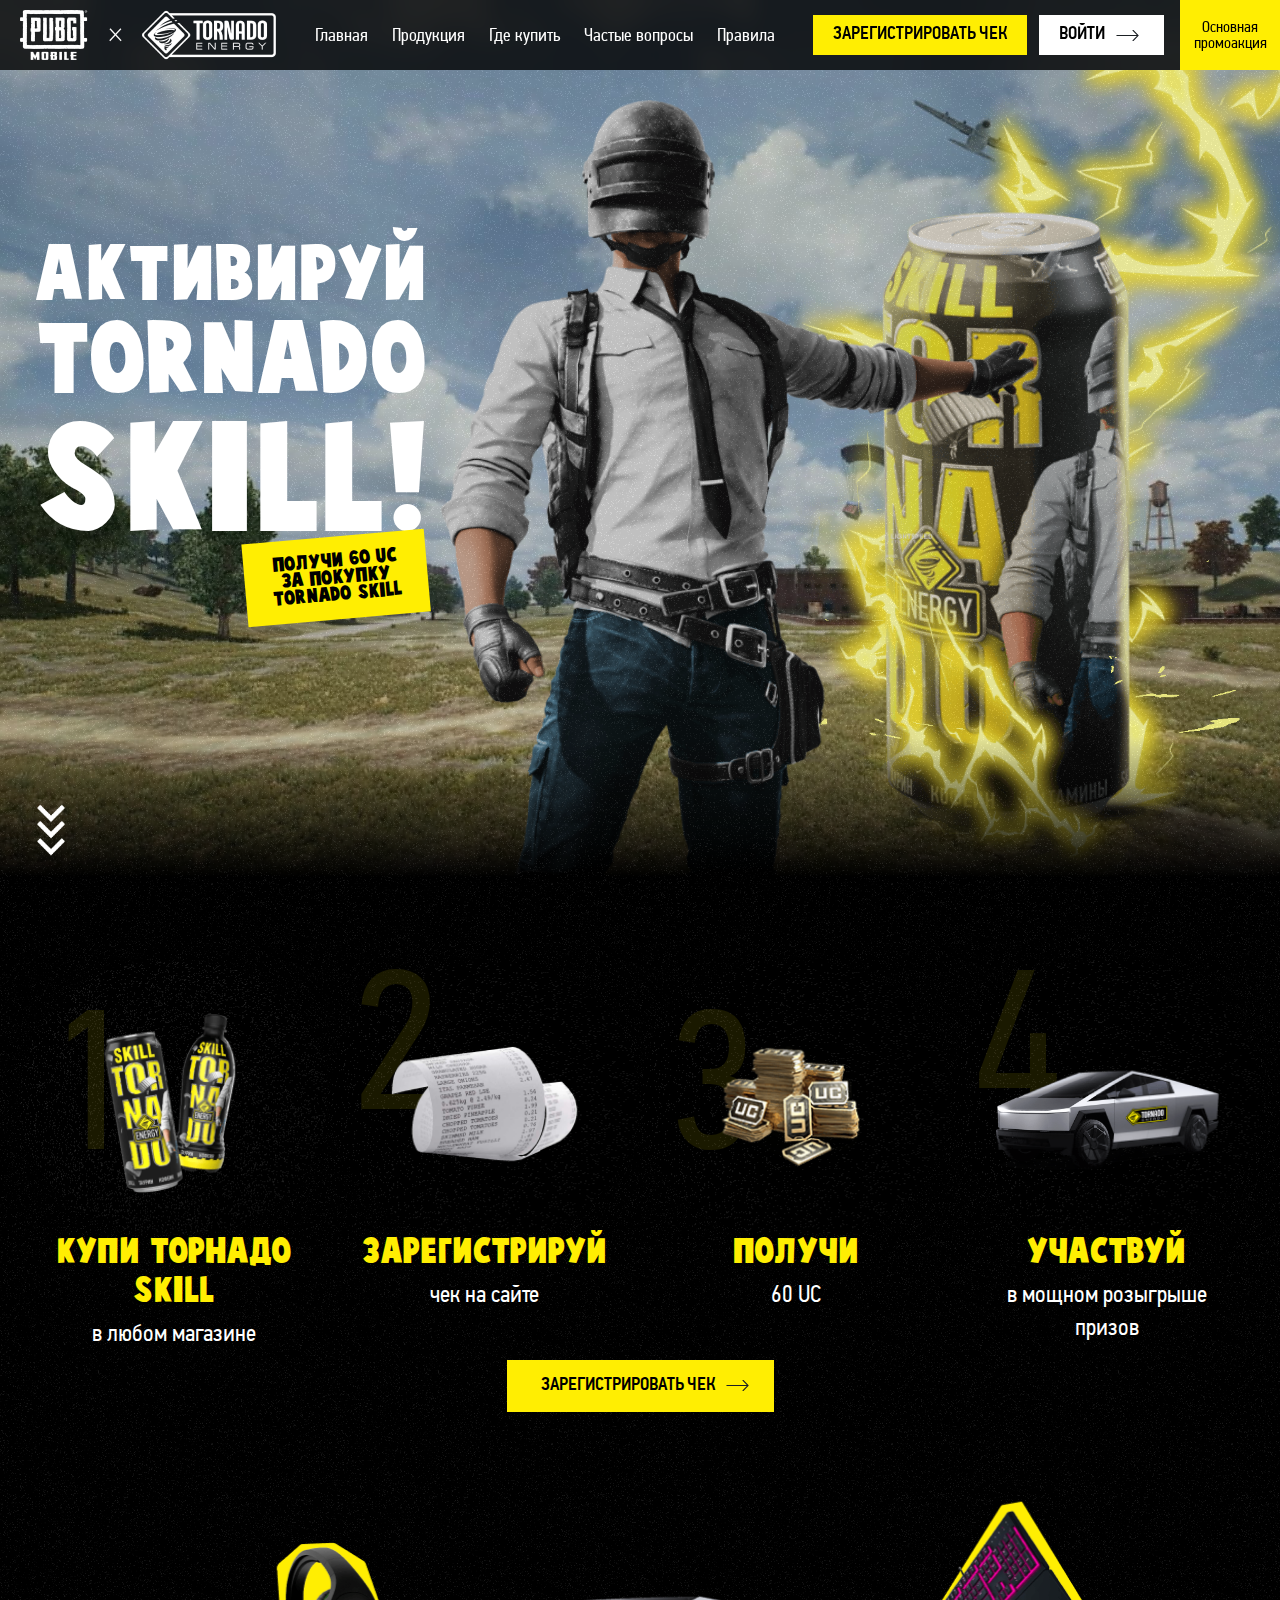
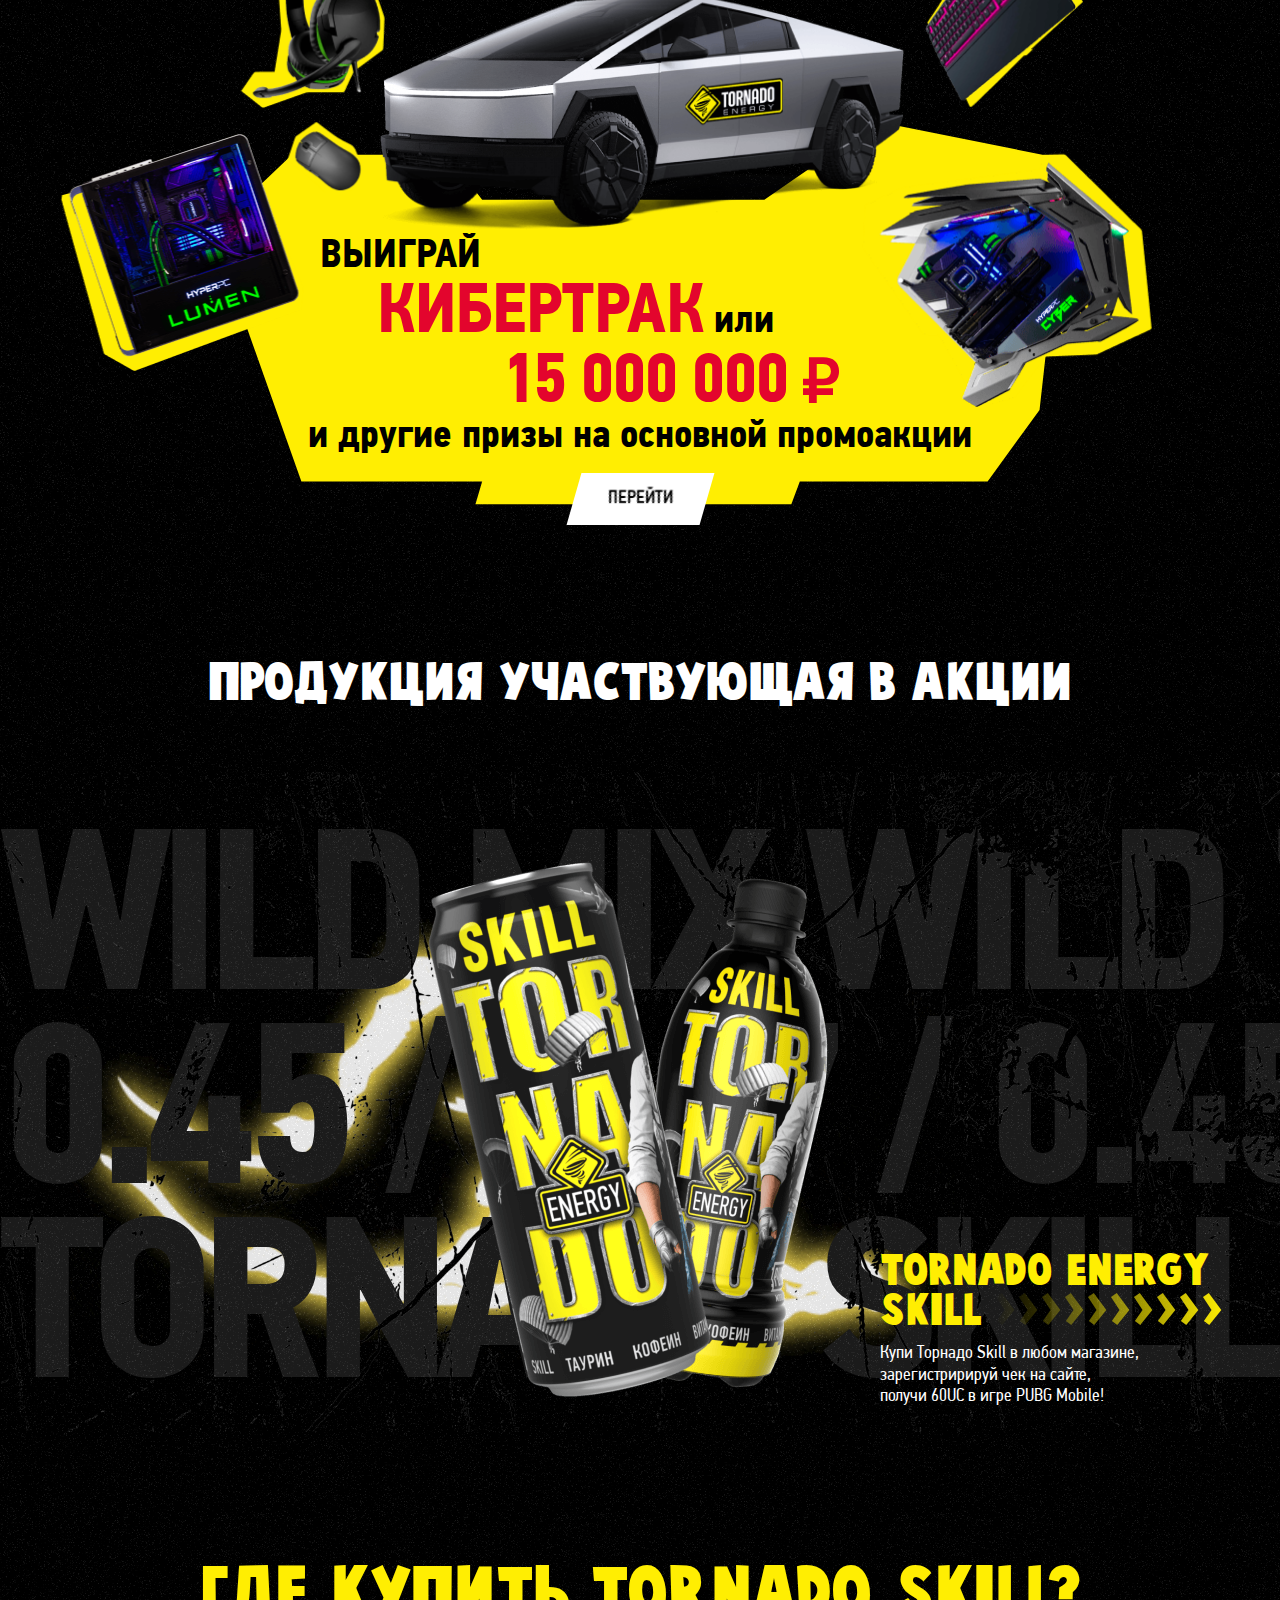
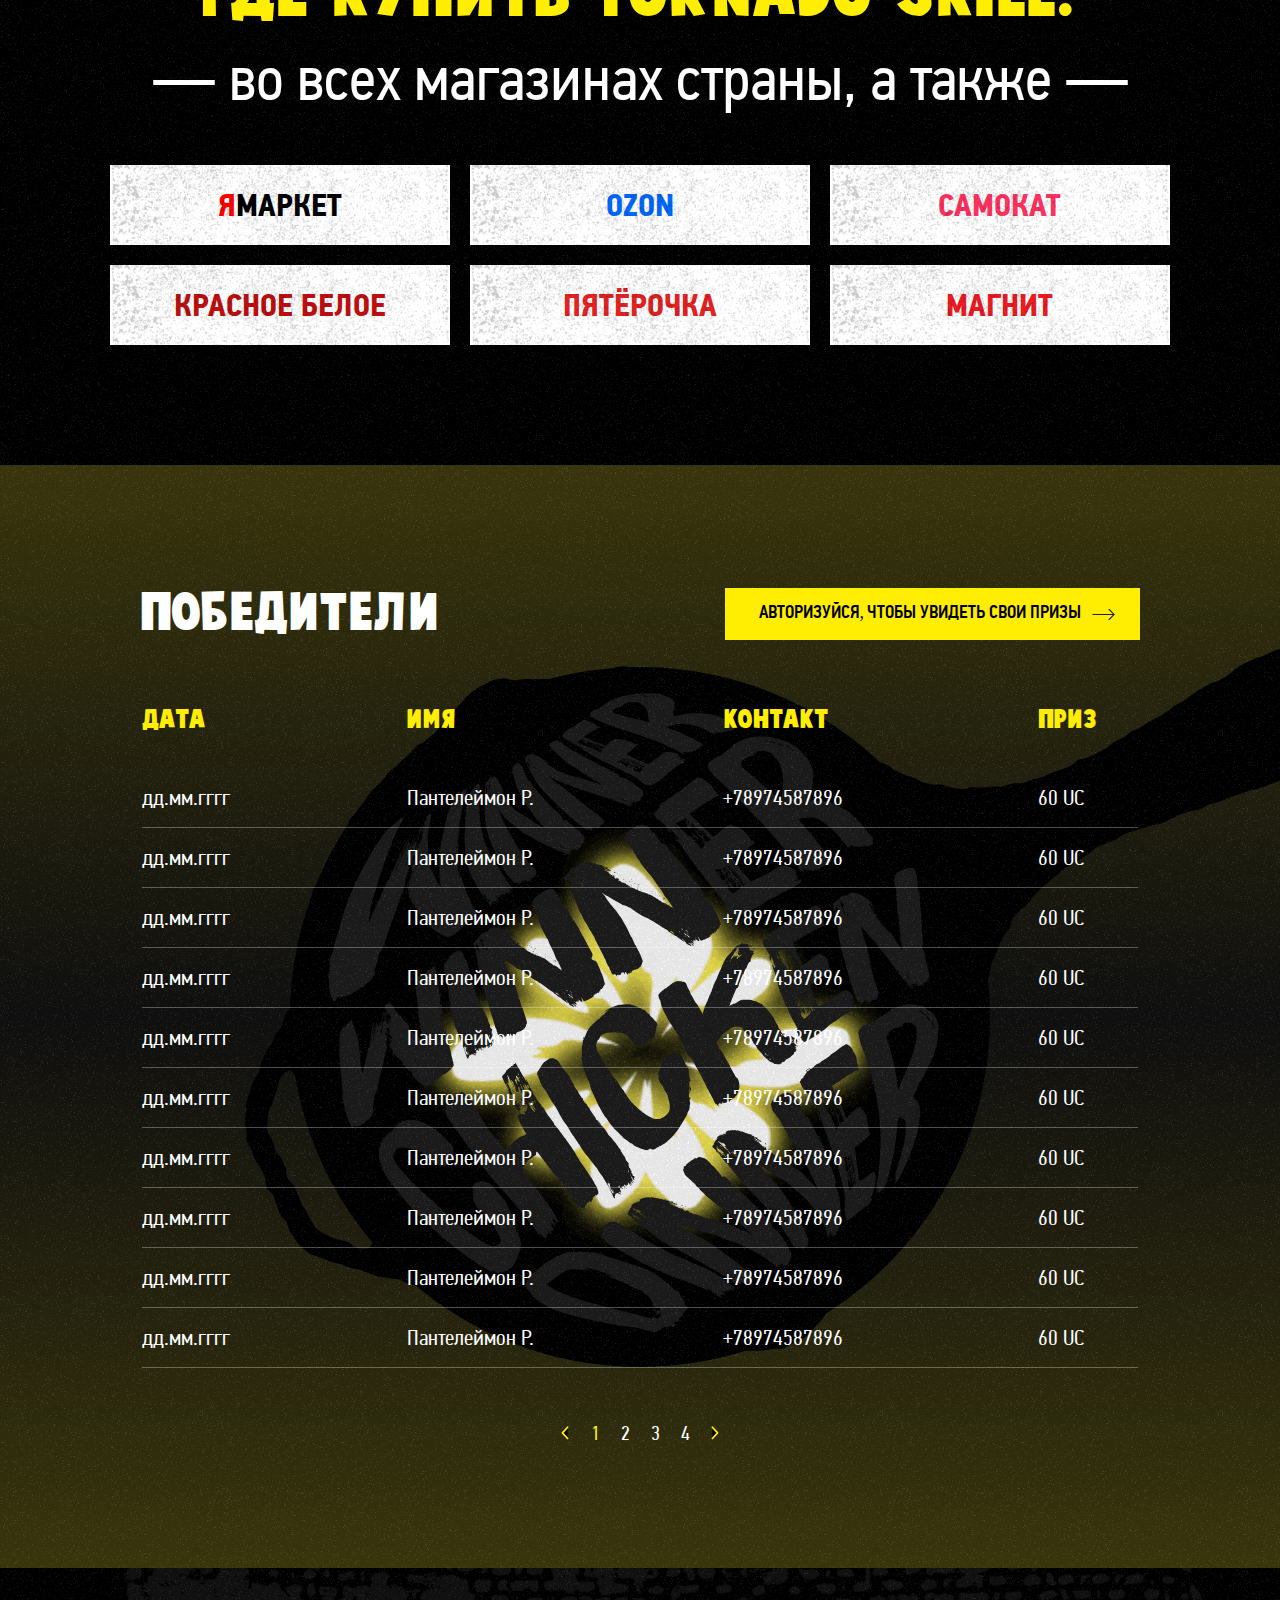
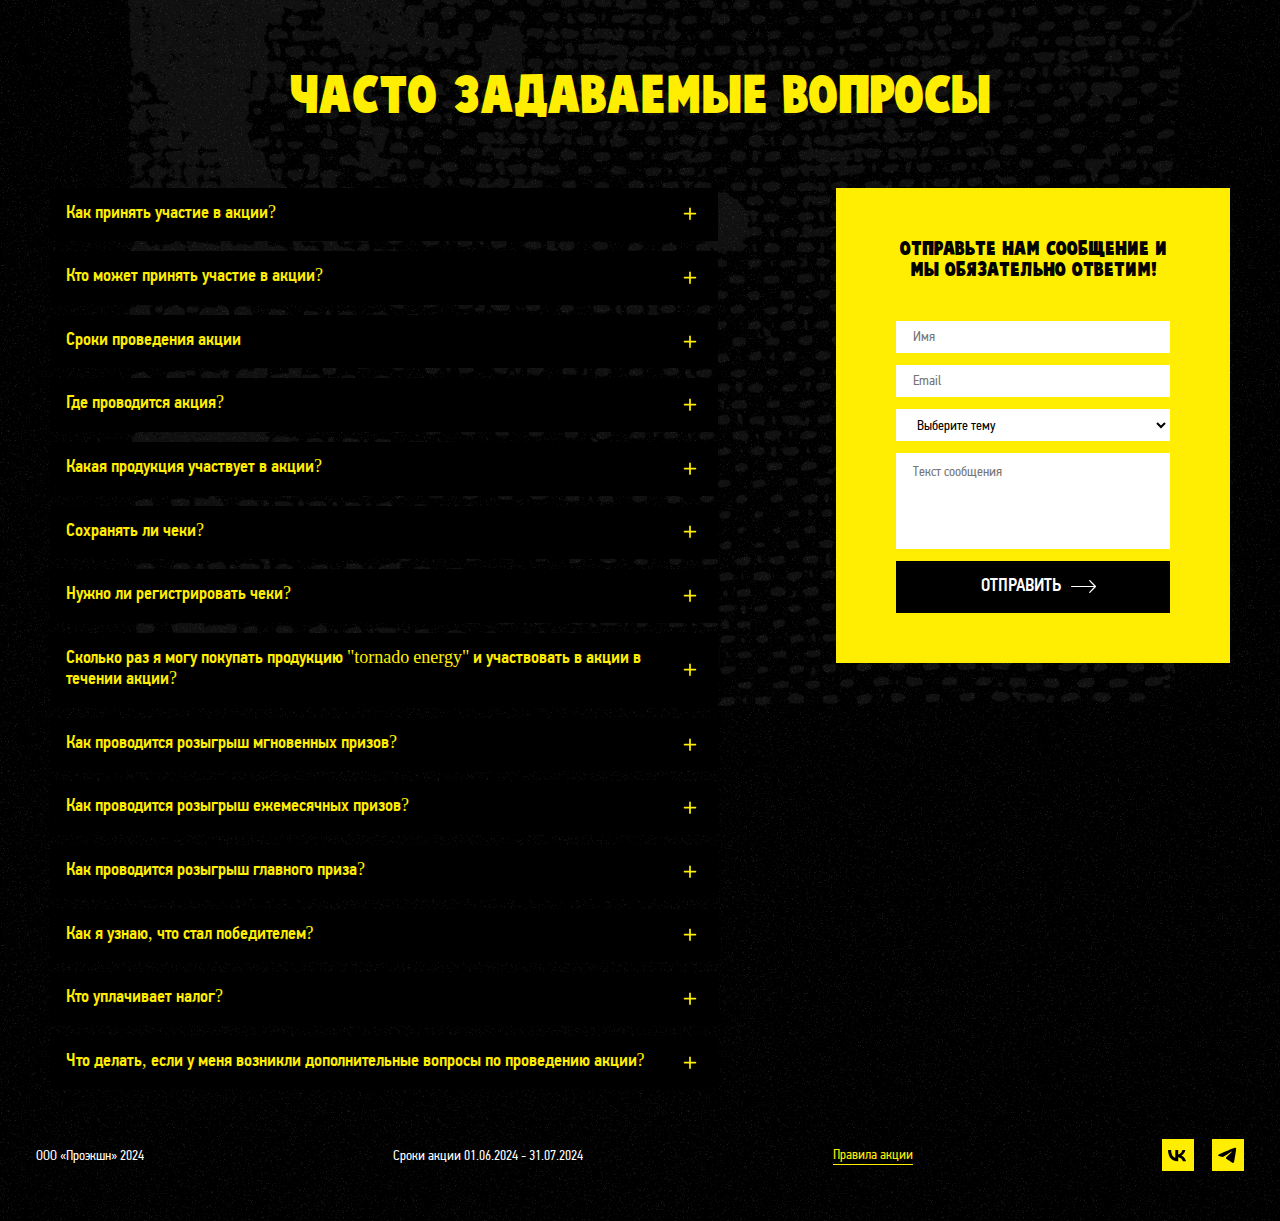
==== index.html @ 8ca158ba "Fixed styles" ====
<!DOCTYPE html>
<html lang="ru">
  <head>
    <meta charset="UTF-8" />
    <meta http-equiv="X-UA-Compatible" content="IE=edge" />
    <meta name="viewport" content="width=device-width, initial-scale=1.0" />
    <meta name="description" content="Выиграй Кибертрак или 15 000 000 рублей!" />
    <meta name="theme-color" content="#000000" />
    <link rel="shortcut icon" href="./assets/img/favicon.ico" type="image/x-icon" />
    <link rel="apple-touch-icon" href="./assets/img/icons/apple-touch-icon.png" />
    <link rel="apple-touch-icon" sizes="57x57" href="./assets/img/icons/apple-touch-icon-57x57.png" />
    <link rel="apple-touch-icon" sizes="72x72" href="./assets/img/icons/apple-touch-icon-72x72.png" />
    <link rel="apple-touch-icon" sizes="76x76" href="./assets/img/icons/apple-touch-icon-76x76.png" />
    <link rel="apple-touch-icon" sizes="114x114" href="./assets/img/icons/apple-touch-icon-114x114.png" />
    <link rel="apple-touch-icon" sizes="120x120" href="./assets/img/icons/apple-touch-icon-120x120.png" />
    <link rel="apple-touch-icon" sizes="144x144" href="./assets/img/icons/apple-touch-icon-144x144.png" />
    <link rel="apple-touch-icon" sizes="152x152" href="./assets/img/icons/apple-touch-icon-152x152.png" />
    <link rel="apple-touch-icon" sizes="180x180" href="./assets/img/icons/apple-touch-icon-180x180.png" />
    <link rel="stylesheet" href="./assets/css/styles.min.css" />
    <title>Tornado Energy</title>
  </head>
  <body class="body">
    <!-- Header -->
    <header class="header">
      <div class="container">
        <!--Logo-->
        <div class="logo">
          <a href="https://www.pubgmobile.com/en-US/home.shtml" target="_blank">
            <img
              height="50"
              srcset="./assets/img/pugb.png 1x, ./assets/img/pugb@2x.png 2x"
              src="./assets/img/pugb.png"
              alt="Tornado Energy"
              class="bg"
            />
          </a>
          <svg width="14" height="14"><use href="./assets/img/icons.svg#close"></use></svg>
          <a href="https://promo.tornadoenergy.me/" target="_blank">
            <img
              height="50"
              srcset="./assets/img/logo.png 1x, ./assets/img/logo@2x.png 2x"
              src="./assets/img/logo.png"
              alt="Tornado Energy"
              class="bg"
            />
          </a>
        </div>
        <!--Navigation-->
        <nav class="navigation">
          <menu class="menu">
            <li><a href="#" data-scrollto="section--hero">Главная</a></li>
            <li><a href="#" data-scrollto="section--products">Продукция</a></li>
            <li><a href="#" data-scrollto="section--shops">Где купить</a></li>
            <li><a href="#" data-scrollto="section--faq">Частые вопросы</a></li>
            <li><a href="https://promo.tornadoenergy.me/rules.pdf?v=1" target="_blank">Правила</a></li>
          </menu>
        </nav>
        <!--Header buttons-->
        <div class="buttonWrapper">
          <a href="#" class="button button--yellow" data-scrollto="section--steps">
            <span>Зарегистрировать чек</span>
          </a>
          <a href="#" class="button arrow"><span>Войти</span></a>
          <a href="#" class="header-btn" data-scrollto="section--promo">Основная промоакция</a>
        </div>
      </div>
    </header>

    <main class="main">
      <!-- Section Hero -->
      <section class="section section--hero">
        <div class="section-background">
          <picture class="bg">
            <source srcset="./assets/img/hero/bg_mobil.jpg" media="(max-width: 767px)" />
            <source srcset="./assets/img/hero/bg.jpg 1x, ./assets/img/hero/bg@2x.jpg 2x" />
            <img src="./assets/img/hero/bg.jpg" alt="Tornado Energy" />
          </picture>
          <div class="tornado">
            <picture>
              <source srcset="./assets/img/hero/can_mobil.png" media="(max-width: 1279px)" />
              <source srcset="./assets/img/hero/can.png 1x, ./assets/img/hero/can@2x.png 2x" />
              <img src="./assets/img/hero/can.png" alt="Tornado Energy" class="can" />
            </picture>
            <img src="./assets/img/hero/hero.gif" alt="Tornado Energy" class="animation" />
          </div>
          <picture class="man">
            <source srcset="./assets/img/hero/man_mobil.png" media="(max-width: 767px)" />
            <source srcset="./assets/img/hero/man.png 1x, ./assets/img/hero/man@2x.png 2x" />
            <img src="./assets/img/hero/man.png" alt="Tornado Energy" />
          </picture>
          <!-- <img
            srcset="./assets/img/hero/man.png 1x, ./assets/img/hero/man@2x.png 2x"
            src="./assets/img/hero/man.png"
            alt="Tornado Energy"
            class="man"
          /> -->
        </div>
        <div class="container">
          <div class="titleWrapper">
            <h1 class="title title--h1">
              Активируй <span class="tornado">tornado</span> <span class="skills">skill!</span>
            </h1>
            <p class="hero-subtitle">Получи 60 UC за покупку TORNADO SKILL</p>
          </div>
          <a href="#" data-scrollto="section--steps" class="scrolldown">
            <img src="./assets/img/hero/arrows.gif" alt="Tornado Energy" class="man" />
          </a>
        </div>
      </section>

      <!-- Section Steps -->
      <section class="section section--steps noise">
        <div class="container">
          <ul class="steps">
            <!--step 1-->
            <li>
              <div class="effect">
                <div class="effect"><img src="./assets/img/steps/step1.gif" alt="Tornado Energy" /></div>
              </div>
              <div class="step-image">
                <img
                  srcset="./assets/img/steps/1.png 1x, ./assets/img/steps/1@2x.png 2x"
                  src="./assets/img/steps/1.png"
                  alt="Tornado Energy"
                />
              </div>
              <h2 class="title title--h3">Купи Торнадо SKILL</h2>
              <p class="subtitle">в любом магазине</p>
            </li>
            <!--step 2-->
            <li>
              <div class="effect"><img src="./assets/img/steps/step2.gif" alt="Tornado Energy" /></div>
              <div class="step-image">
                <img
                  srcset="./assets/img/steps/2.png 1x, ./assets/img/steps/2@2x.png 2x"
                  src="./assets/img/steps/2.png"
                  alt="Tornado Energy"
                />
              </div>
              <h2 class="title title--h3">Зарегистрируй</h2>
              <p class="subtitle">чек на сайте</p>
            </li>
            <!--step 3-->
            <li>
              <div class="effect"><img src="./assets/img/steps/step1.gif" alt="Tornado Energy" /></div>
              <div class="step-image">
                <img
                  srcset="./assets/img/steps/3.png 1x, ./assets/img/steps/3@2x.png 2x"
                  src="./assets/img/steps/3.png"
                  alt="Tornado Energy"
                />
              </div>
              <h2 class="title title--h3">Получи</h2>
              <p class="subtitle">60 UC</p>
            </li>
            <!--step 4-->
            <li>
              <div class="effect"><img src="./assets/img/steps/step2.gif" alt="Tornado Energy" /></div>
              <div class="step-image">
                <div class="truck">
                  <img
                    srcset="./assets/img/steps/4.png 1x, ./assets/img/steps/4@2x.png 2x"
                    src="./assets/img/steps/4.png"
                    alt="Tornado Energy"
                  />
                </div>
              </div>
              <h2 class="title title--h3">Участвуй</h2>
              <p class="subtitle">в мощном розыгрыше призов</p>
            </li>
          </ul>
          <div class="buttonWrapper">
            <a href="#" class="button button--yellow arrow">
              <span>Зарегистрировать чек</span>
            </a>
          </div>
        </div>
      </section>

      <!-- Section promo -->
      <section class="section section--promo noise">
        <div class="container">
          <div class="promo">
            <!--Background-->
            <svg class="promoBg"><use href="./assets/img/icons.svg#promoBg"></use></svg>

            <!--Images-->
            <img
              srcset="./assets/img/promo/1.png 1x, ./assets/img/promo/1@2x.png 2x"
              src="./assets/img/promo/1.png"
              alt="Tornado Energy"
              class="promo-image left top"
            />
            <img
              srcset="./assets/img/promo/2.png 1x, ./assets/img/promo/2@2x.png 2x"
              src="./assets/img/promo/2.png"
              alt="Tornado Energy"
              class="promo-image left middle"
            />
            <img
              srcset="./assets/img/promo/3.png 1x, ./assets/img/promo/3@2x.png 2x"
              src="./assets/img/promo/3.png"
              alt="Tornado Energy"
              class="promo-image left bottom"
            />
            <img
              srcset="./assets/img/promo/4.png 1x, ./assets/img/promo/4@2x.png 2x"
              src="./assets/img/promo/4.png"
              alt="Tornado Energy"
              class="promo-image right top"
            />
            <img
              srcset="./assets/img/promo/5.png 1x, ./assets/img/promo/5@2x.png 2x"
              src="./assets/img/promo/5.png"
              alt="Tornado Energy"
              class="promo-image right bottom"
            />
            <div class="truckWrapper">
              <div class="truck">
                <img src="./assets/img/promo/truck.png" alt="Tornado Energy" />
              </div>
            </div>

            <!--Text-->
            <div class="promo-title">
              <p>ВЫИГРАЙ</p>
              <p><span class="accent">КИБЕРТРАК</span> <span class="or">или</span></p>
              <p class="accent accent--spacing">15 000 000 <span class="rub">&#8381;</span></p>
              <p>и другие призы на основной промоакции</p>
            </div>

            <!--Button-->
            <div class="buttonWrapper">
              <a href="#" class="button slope"><span>Перейти</span></a>
            </div>
          </div>
        </div>
      </section>

      <!--Section--products-->
      <section class="section section--products noise">
        <div class="titleWrapper ta--c">
          <h2 class="title title--h2">Продукция участвующая в акции</h2>
        </div>
        <div class="products">
          <div class="section-background">
            <img src="./assets/img/products/products.gif" alt="Tornado Energy" class="animation" />
            <div class="products-bg-text">
              <div class="runText" data-runtext="left">
                <div class="runText__inner">wild&nbsp;mix&nbsp;</div>
              </div>
              <div class="runText" data-runtext="right">
                <div class="runText__inner">0.45&nbsp;/&nbsp;0.47&nbsp;/&nbsp;</div>
              </div>
              <div class="runText" data-runtext="left">
                <div class="runText__inner">tornado&nbsp;SKILL&nbsp;</div>
              </div>
            </div>
            <img src="./assets/img/products/crack.png" alt="Tornado Energy" class="crack" />
          </div>
          <div class="container">
            <div class="products-images">
              <img
                srcset="./assets/img/products/product1.png 1x, ./assets/img/products/product1@2x.png 2x"
                src="./assets/img/products/product1.png"
                alt="Tornado Energy"
              />
              <img
                srcset="./assets/img/products/product2.png 1x, ./assets/img/products/product2@2x.png 2x"
                src="./assets/img/products/product2.png"
                alt="Tornado Energy"
              />
            </div>
            <div class="titleWrapper">
              <h3 class="title title--h4">
                Tornado Energy SKILL <span class="cool-gradient">>>>>>>>>>></span>
              </h3>
              <p class="subtitle">
                Купи Торнадо Skill в любом магазине, зарегистририруй чек на сайте, получи 60UC в игре PUBG
                Mobile!
              </p>
            </div>
          </div>
        </div>
      </section>

      <!--Section--shops-->
      <section class="section section--shops noise">
        <div class="container">
          <div class="titleWrapper ta--c">
            <h2 class="title title--shops">Где купить TORNADO SKILL?</h2>
            <p class="subtitle"><span>—</span> во всех магазинах страны, а также <span>—</span></p>
          </div>
          <ul class="shops">
            <li>
              <a
                href="https://market.yandex.ru/showcaptcha?mt=[base64]&retpath=[base64]%2C%2C_c5c067b66c75cec29bd0c1b663a53ea7&t=2/1716495500/3c34b61eb271cfac4cd2acf02f1e9147&u=d196d51-d25926f0-eb1317cc-d646e52c&s=f7f581543004a6fa191231b50b52860a"
                class="schop-link yamarket"
              >
                <span>Я</span>маркет
              </a>
            </li>
            <li>
              <a
                href="https://www.ozon.ru/category/energeticheskie-napitki-9473/?category_was_predicted=true&deny_category_prediction=true&from_global=true&text=tornado+energy"
                target="_blank"
                class="schop-link ozone"
              >
                OZON
              </a>
            </li>
            <li>
              <a
                href="https://samokat.ru/product/ca00c99a-964a-11ec-b0fc-08c0eb31fffb"
                target="_blank"
                class="schop-link samokat"
                >Самокат</a
              >
            </li>
            <li>
              <a
                href="https://krasnoeibeloe.ru/catalog/energetiki_kokteyli/energeticheskie_napitki/"
                target="_blank"
                class="schop-link red_white"
                >Красное белое</a
              >
            </li>
            <li>
              <a href="https://dostavka.5ka.ru/" target="_blank" class="schop-link peterochka">Пятёрочка</a>
            </li>
            <li>
              <a
                href="https://magnit.ru/search/?term=tornado+energy"
                target="_blank"
                class="schop-link magnit"
                >Магнит</a
              >
            </li>
          </ul>
        </div>
      </section>

      <!--Section--winners-->
      <section class="section section--winners">
        <div class="section-background">
          <img src="./assets/img/svg/winnersBg.svg" alt="Tornado Energy" class="svg" />
          <img src="./assets/img/winners/winners.gif" alt="Tornado Energy" class="animation" />
          <img src="./assets/img/svg/winnersBgText.svg" alt="Tornado Energy" class="svg" />
        </div>
        <div class="container">
          <div class="titleWrapper ta--space">
            <h2 class="title title--h2">Победители</h2>
            <a href="#" class="button button--yellow arrow">
              <span>Авторизуйся, чтобы увидеть свои призы</span>
            </a>
          </div>
          <!--Winners-->
          <table class="winnersTable">
            <thead>
              <tr>
                <th>Дата</th>
                <th>Имя</th>
                <th>Контакт</th>
                <th>Приз</th>
              </tr>
            </thead>
            <tbody>
              <tr>
                <td>дд.мм.гггг</td>
                <td>Пантелеймон Р.</td>
                <td>+78974587896</td>
                <td>60 UC</td>
              </tr>
              <tr>
                <td>дд.мм.гггг</td>
                <td>Пантелеймон Р.</td>
                <td>+78974587896</td>
                <td>60 UC</td>
              </tr>
              <tr>
                <td>дд.мм.гггг</td>
                <td>Пантелеймон Р.</td>
                <td>+78974587896</td>
                <td>60 UC</td>
              </tr>
              <tr>
                <td>дд.мм.гггг</td>
                <td>Пантелеймон Р.</td>
                <td>+78974587896</td>
                <td>60 UC</td>
              </tr>
              <tr>
                <td>дд.мм.гггг</td>
                <td>Пантелеймон Р.</td>
                <td>+78974587896</td>
                <td>60 UC</td>
              </tr>
              <tr>
                <td>дд.мм.гггг</td>
                <td>Пантелеймон Р.</td>
                <td>+78974587896</td>
                <td>60 UC</td>
              </tr>
              <tr>
                <td>дд.мм.гггг</td>
                <td>Пантелеймон Р.</td>
                <td>+78974587896</td>
                <td>60 UC</td>
              </tr>
              <tr>
                <td>дд.мм.гггг</td>
                <td>Пантелеймон Р.</td>
                <td>+78974587896</td>
                <td>60 UC</td>
              </tr>
              <tr>
                <td>дд.мм.гггг</td>
                <td>Пантелеймон Р.</td>
                <td>+78974587896</td>
                <td>60 UC</td>
              </tr>
              <tr>
                <td>дд.мм.гггг</td>
                <td>Пантелеймон Р.</td>
                <td>+78974587896</td>
                <td>60 UC</td>
              </tr>
            </tbody>
          </table>

          <!--winners pagination-->
          <div class="pagination">
            <a href="#" class="pagination-btn left" aria-label="left pagination">
              <svg width="14" height="14"><use href="./assets/img/icons.svg#arr-left"></use></svg>
            </a>
            <a href="#" class="pagination-btn active">1</a>
            <a href="#" class="pagination-btn">2</a>
            <a href="#" class="pagination-btn">3</a>
            <a href="#" class="pagination-btn">4</a>
            <a href="#" class="pagination-btn right" aria-label="right pagination">
              <svg width="14" height="14"><use href="./assets/img/icons.svg#arr-right"></use></svg>
            </a>
          </div>
        </div>
      </section>

      <!--Section--FAQ-->
      <section class="section section--faq noise">
        <div class="container">
          <div class="titleWrapper ta--c">
            <h2 class="title title--h2">Часто задаваемые вопросы</h2>
          </div>
          <div class="faq-wrapper">
            <div class="faq">
              <!--question 1-->
              <div class="accordeon" data-accordeon>
                <div class="accordeon__head">
                  <p>Как принять участие в акции?</p>
                  <button type="button" class="accordeon__btn" aria-label="Open accordeon">
                    <svg width="14" height="14"><use href="./assets/img/icons.svg#plus"></use></svg>
                  </button>
                </div>
                <div class="accordeon__body">
                  <div class="accordeon__answer">
                    <p>Чтобы принять участие в акции, необходимо:</p>
                    <ul class="list">
                      <li>
                        Совершить покупку Продукции под товарным знаком «Tornado Energy» в любом магазине (в
                        том числе онлайн-магазины), расположенном на территории Российской Федерации.
                      </li>
                      <li>Зарегистрироваться на сайте акции promo.tornadoenergy.me</li>
                      <li>
                        Чек покупки необходимо загрузить в личный кабинет на сайте акции. <br />
                        Загружаемая фотография кассового чека должна быть четкой, легко читаемой, со
                        считываемым QR-кодом или штрих-кодом, датой и временем совершения покупки, и иной
                        содержащейся на кассовом чеке информацией.
                      </li>
                    </ul>
                  </div>
                </div>
              </div>

              <!--question 2-->
              <div class="accordeon" data-accordeon>
                <div class="accordeon__head">
                  <p>Кто может принять участие в акции?</p>
                  <button type="button" class="accordeon__btn" aria-label="Open accordeon">
                    <svg width="14" height="14"><use href="./assets/img/icons.svg#plus"></use></svg>
                  </button>
                </div>
                <div class="accordeon__body">
                  <div class="accordeon__answer">
                    <p>
                      Участниками акции могут являться дееспособные лица, достигшие возраста 18 лет, граждане
                      Российской Федерации, проживающие на территории РФ. Участниками акции не могут быть
                      сотрудники и представители организатора, аффилированные с организатором лица, члены их
                      семей, а также работники других юридических лиц, причастных к организации и проведению
                      акции, и члены их семей.
                    </p>
                  </div>
                </div>
              </div>

              <!--question 3-->
              <div class="accordeon" data-accordeon>
                <div class="accordeon__head">
                  <p>Сроки проведения акции</p>
                  <button type="button" class="accordeon__btn" aria-label="Open accordeon">
                    <svg width="14" height="14"><use href="./assets/img/icons.svg#plus"></use></svg>
                  </button>
                </div>
                <div class="accordeon__body">
                  <div class="accordeon__answer">
                    <p>
                      Период совершения покупки и регистрации чеков с 01 мая 2024 г. по 31 августа 2024 г.
                      (включительно). Период выдачи призов: с 01 мая 2024 г. по 30 сентября 2024 года
                      (включительно).
                    </p>
                  </div>
                </div>
              </div>

              <!--question 4-->
              <div class="accordeon" data-accordeon>
                <div class="accordeon__head">
                  <p>Где проводится акция?</p>
                  <button type="button" class="accordeon__btn" aria-label="Open accordeon">
                    <svg width="14" height="14"><use href="./assets/img/icons.svg#plus"></use></svg>
                  </button>
                </div>
                <div class="accordeon__body">
                  <div class="accordeon__answer">
                    <p>
                      Во всех торговых точках на территории Российской Федерации, в том числе осуществляющих
                      продажу через интернет.
                    </p>
                  </div>
                </div>
              </div>

              <!--question 5-->
              <div class="accordeon" data-accordeon>
                <div class="accordeon__head">
                  <p>Какая продукция участвует в акции?</p>
                  <button type="button" class="accordeon__btn" aria-label="Open accordeon">
                    <svg width="14" height="14"><use href="./assets/img/icons.svg#plus"></use></svg>
                  </button>
                </div>
                <div class="accordeon__body">
                  <div class="accordeon__answer">
                    <p>В акции участвует вся Продукция под товарным знаком «Tornado Energy», а именно:</p>
                    <ul class="list">
                      <li>
                        Напиток безалкогольный тонизирующий газированный «Торнадо Энерджи АЙСБЕРРИ (Tornado
                        Energy ICEBERRY)»
                      </li>
                      <li>
                        Напиток безалкогольный тонизирующий газированный «Торнадо Энерджи БАББЛ (Tornado
                        Energy BUBBLE)»
                      </li>
                      <li>
                        Напиток безалкогольный тонизирующий газированный со вкусом арбуза «Торнадо Энерджи
                        ВАТЕРМЕЛОН (Tornado Energy WATERMELON)»
                      </li>
                      <li>
                        Напиток безалкогольный тонизирующий газированный «Торнадо Энерджи КОКОНАТ (Tornado
                        Energy COCONUT)»
                      </li>
                      <li>
                        Напиток безалкогольный тонизирующий газированный со вкусом малины «Торнадо Энерджи
                        РАЗЗБЕРРИ (Tornado Energy RAZZBERRY)»
                      </li>
                      <li>
                        Напиток безалкогольный тонизирующий газированный «Торнадо Энерджи СКИЛЛ (Tornado
                        Energy SKILL)»
                      </li>
                      <li>
                        Напиток безалкогольный тонизирующий газированный «Торнадо Энерджи АКТИВ (Tornado
                        Energy ACTIVE)»
                      </li>
                      <li>
                        Напиток безалкогольный тонизирующий газированный со вкусом банана «Торнадо Энерджи
                        БАНАНА (Tornado Energy BANANA)»
                      </li>
                      <li>
                        Напиток безалкогольный тонизирующий газированный «Торнадо Энерджи ШТОРМ (Tornado
                        Energy STORM)»
                      </li>
                      <li>
                        Напиток безалкогольный тонизирующий газированный со вкусом кактуса «Торнадо Энерджи
                        КАКТУС (Tornado Energy CACTUS)»
                      </li>
                      <li>
                        Напиток безалкогольный тонизирующий газированный «Торнадо Энерджи ЛЕМОНКЕЙК (Tornado
                        Energy LEMONCAKE)»
                      </li>
                      <li>
                        Напиток безалкогольный тонизирующий газированный со вкусом манго «Торнадо Энерджи
                        МАНГО (Tornado Energy MANGO)»
                      </li>
                    </ul>
                  </div>
                </div>
              </div>

              <!--question 6-->
              <div class="accordeon" data-accordeon>
                <div class="accordeon__head">
                  <p>Сохранять ли чеки?</p>
                  <button type="button" class="accordeon__btn" aria-label="Open accordeon">
                    <svg width="14" height="14"><use href="./assets/img/icons.svg#plus"></use></svg>
                  </button>
                </div>
                <div class="accordeon__body">
                  <div class="accordeon__answer">
                    <p>Чеки необходимо сохранять до окончания акции.</p>
                  </div>
                </div>
              </div>

              <!--question 7-->
              <div class="accordeon" data-accordeon>
                <div class="accordeon__head">
                  <p>Нужно ли регистрировать чеки?</p>
                  <button type="button" class="accordeon__btn" aria-label="Open accordeon">
                    <svg width="14" height="14"><use href="./assets/img/icons.svg#plus"></use></svg>
                  </button>
                </div>
                <div class="accordeon__body">
                  <div class="accordeon__answer">
                    <p>
                      Чек покупки необходимо загрузить в личный кабинет на сайте
                      <a href="https://promo.tornadoenergy.me/" target="_blank" class="link">
                        promo.tornadoenergy.me
                      </a>
                      . Загружаемая фотография кассового чека должна быть четкой, легко читаемой, со
                      считываемым QR-кодом или штрих-кодом, датой и временем совершения покупки и иной
                      содержащейся на кассовом чеке информацией.
                    </p>
                  </div>
                </div>
              </div>

              <!--question 8-->
              <div class="accordeon" data-accordeon>
                <div class="accordeon__head">
                  <p>
                    Сколько раз я могу покупать продукцию "tornado energy" и участвовать в акции в течении
                    акции?
                  </p>
                  <button type="button" class="accordeon__btn" aria-label="Open accordeon">
                    <svg width="14" height="14"><use href="./assets/img/icons.svg#plus"></use></svg>
                  </button>
                </div>
                <div class="accordeon__body">
                  <div class="accordeon__answer">
                    <p>
                      Один пользователь может загрузить не более 10 чеков каждый день в период проведения
                      акции.
                    </p>
                  </div>
                </div>
              </div>

              <!--question 9-->
              <div class="accordeon" data-accordeon>
                <div class="accordeon__head">
                  <p>Как проводится розыгрыш мгновенных призов?</p>
                  <button type="button" class="accordeon__btn" aria-label="Open accordeon">
                    <svg width="14" height="14"><use href="./assets/img/icons.svg#plus"></use></svg>
                  </button>
                </div>
                <div class="accordeon__body">
                  <div class="accordeon__answer">
                    <p>
                      Каждую неделю Пользователь, набравший 3 Коина (Заявки на розыгрыш), получает возможность
                      открыть в личном кабинете Кейс и узнать какой Приз он выиграл.
                    </p>
                    <p>
                      Кейс становится доступным пользователю каждый понедельник. За весь период акции
                      максимально можно открыть 10 Кейсов.
                    </p>
                  </div>
                </div>
              </div>

              <!--question 10-->
              <div class="accordeon" data-accordeon>
                <div class="accordeon__head">
                  <p>Как проводится розыгрыш ежемесячных призов?</p>
                  <button type="button" class="accordeon__btn" aria-label="Open accordeon">
                    <svg width="14" height="14"><use href="./assets/img/icons.svg#plus"></use></svg>
                  </button>
                </div>
                <div class="accordeon__body">
                  <div class="accordeon__answer">
                    <p>Розыгрыш ежемесячных призов происходит в соответствии с датами ниже:</p>
                    <ul class="list">
                      <li>За 1-й месяц - 07.06.2024 г.;</li>
                      <li>За 2-й месяц - 05.07.2024 г.;</li>
                      <li>За 3-й месяц - 09.08.2024 г.;</li>
                      <li>За 4-й месяц - 06.09.2024 г.;</li>
                    </ul>
                    <p>
                      В розыгрыше принимают участие все Заявки на розыгрыш (Коины) полученные за период
                      регистрации. Для участия в розыгрыше необходимо зарегистрировать минимум 3 единицы
                      продукции и иметь 10 Коинов ( Заявок на розыгрыш)
                    </p>
                    <p>
                      Розыгрыш призов проводится в соответствии с формулами, указанными в правилах акции, в
                      разделе 8.
                    </p>
                  </div>
                </div>
              </div>

              <!--question 11-->
              <div class="accordeon" data-accordeon>
                <div class="accordeon__head">
                  <p>Как проводится розыгрыш главного приза?</p>
                  <button type="button" class="accordeon__btn" aria-label="Open accordeon">
                    <svg width="14" height="14"><use href="./assets/img/icons.svg#plus"></use></svg>
                  </button>
                </div>
                <div class="accordeon__body">
                  <div class="accordeon__answer">
                    <p>Розыгрыш главного приза акции будет произведен 06.09.2024 г.</p>
                    <p>
                      В розыгрыше принимают участие все Заявки на розыгрыш (Коины) полученные за период
                      регистрации. Для участия в розыгрыше необходимо зарегистрировать минимум 10 единиц
                      продукции и иметь 30 Коинов ( Заявок на розыгрыш).
                    </p>
                    <p>
                      Розыгрыш призов проводится в соответствии с формулами, указанными в правилах акции, в
                      разделе 8.
                    </p>
                  </div>
                </div>
              </div>

              <!--question 12-->
              <div class="accordeon" data-accordeon>
                <div class="accordeon__head">
                  <p>Как я узнаю, что стал победителем?</p>
                  <button type="button" class="accordeon__btn" aria-label="Open accordeon">
                    <svg width="14" height="14"><use href="./assets/img/icons.svg#plus"></use></svg>
                  </button>
                </div>
                <div class="accordeon__body">
                  <div class="accordeon__answer">
                    <p>
                      Организаторы акции свяжутся с вами по электронной почте, указанной в личном кабинете на
                      сайте акции. Также результаты всех розыгрышей, будут публиковаться на сайте
                      <a href="https://promo.tornadoenergy.me/" target="_blank" class="link">
                        promo.tornadoenergy.me
                      </a>
                    </p>
                  </div>
                </div>
              </div>

              <!--question 13-->
              <div class="accordeon" data-accordeon>
                <div class="accordeon__head">
                  <p>Кто уплачивает налог?</p>
                  <button type="button" class="accordeon__btn" aria-label="Open accordeon">
                    <svg width="14" height="14"><use href="./assets/img/icons.svg#plus"></use></svg>
                  </button>
                </div>
                <div class="accordeon__body">
                  <div class="accordeon__answer">
                    <p>
                      Организатор акции выступает налоговым агентом, предоставляет в налоговые органы сведения
                      о доходах физических лиц в связи с вручением им призов, а также в полном объёме
                      удерживает денежную часть еженедельного и главного призов и уплачивает налог на доходы
                      физических лиц из данной дополнительной денежной награды.
                    </p>
                    <p>
                      При выдаче Участнику-Победителю Приза - Автомобиль НДФЛ в размере 35% от стоимости Приза
                      перечисляются получателем приза (Победителем) в Налоговые органы самостоятельно за счёт
                      собственных средств. Организатор выполняет функцию по передаче необходимых документов в
                      Налоговые Органы.
                    </p>
                  </div>
                </div>
              </div>

              <!--question 14-->
              <div class="accordeon" data-accordeon>
                <div class="accordeon__head">
                  <p>Что делать, если у меня возникли дополнительные вопросы по проведению акции?</p>
                  <button type="button" class="accordeon__btn" aria-label="Open accordeon">
                    <svg width="14" height="14"><use href="./assets/img/icons.svg#plus"></use></svg>
                  </button>
                </div>
                <div class="accordeon__body">
                  <div class="accordeon__answer">
                    <p>
                      Если у вас возникли ещё вопросы, вы можете связаться с организаторами акции по
                      электронной почте:
                      <a href="mailto:help@promo.tornadoenergy.me" class="link">
                        help@promo.tornadoenergy.me
                      </a>
                    </p>
                  </div>
                </div>
              </div>
            </div>

            <!--FORM-->
            <div class="contactForm">
              <h3 class="title title--h5">Отправьте нам сообщение и мы обязательно ответим!</h3>
              <form action="#" novalidate class="form" data-form>
                <label class="label" aria-label="label for name">
                  <input type="text" name="name" class="input" placeholder="Имя" required />
                </label>
                <label class="label" aria-label="label for email">
                  <input type="email" name="email" class="input" placeholder="Email" required />
                </label>
                <label class="label" aria-label="label for thema">
                  <select name="thema" class="input" required>
                    <option value="" selected="">Выберите тему</option>
                    <option value="Регистрация на сайте">Регистрация на сайте</option>
                    <option value="Работа сайта">Работа сайта</option>
                    <option value="Регистрация чеков">Регистрация чеков</option>
                    <option value="Правила акции">Правила акции</option>
                    <option value="Продукция">Продукция</option>
                    <option value="Призы">Призы</option>
                    <option value="Другое">Другое</option>
                  </select>
                </label>
                <label class="label" aria-label="label for message">
                  <textarea
                    name="message"
                    class="input input--textarea"
                    placeholder="Текст сообщения"
                  ></textarea>
                </label>
                <button type="submit" class="button button--black arrow"><span>Отправить</span></button>
              </form>
            </div>
          </div>
        </div>
        <!-- Footer -->
        <footer class="footer">
          <div class="container">
            <p>ООО «Проэкшн» 2024</p>
            <p>Сроки акции 01.06.2024 - 31.07.2024</p>
            <ul class="footerNavigation">
              <li>
                <a href="https://promo.tornadoenergy.me/rules.pdf?v=1" target="_blank">Правила акции</a>
              </li>
            </ul>
            <ul class="socials">
              <li>
                <a href="https://vk.com/tornado_energy" target="_blank">
                  <svg width="14" height="14"><use href="./assets/img/icons.svg#vk"></use></svg>
                </a>
              </li>
              <li>
                <a href="https://t.me/tornadoenergyme" target="_blank">
                  <svg width="14" height="14"><use href="./assets/img/icons.svg#telegram"></use></svg>
                </a>
              </li>
            </ul>
          </div>
        </footer>
      </section>
    </main>

    <!--Mobil Navigation-->
    <nav class="mobil-navigation">
      <menu class="menu">
        <li><a href="#" data-scrollto="section--hero">Главная</a></li>
        <li><a href="#" data-scrollto="section--products">Продукция</a></li>
        <li><a href="#" data-scrollto="section--shops">Где купить</a></li>
        <li><a href="#" data-scrollto="section--faq">Частые вопросы</a></li>
        <li><a href="https://promo.tornadoenergy.me/rules.pdf?v=1" target="_blank">Правила</a></li>
      </menu>
    </nav>
    <script src="./assets/js/scripts.min.js" type="module"></script>
  </body>
</html>
---- assets/css/styles.min.css ----
@font-face{font-family:"Cartoon";src:url("../fonts/cartoon.ttf") format("truetype"),url("../fonts/cartoon.woff") format("woff"),url("../fonts/cartoon.woff2") format("woff2");font-weight:normal;font-style:normal;font-display:swap}@font-face{font-family:"PF-Din";src:url("../fonts/PFDinTextCondProRegular.ttf") format("truetype"),url("../fonts/PFDinTextCondProRegular.woff") format("woff"),url("../fonts/PFDinTextCondProRegular.woff2") format("woff2");font-weight:400;font-style:normal;font-display:swap}@font-face{font-family:"PF-Din";src:url("../fonts/PFDinTextCondProBold.ttf") format("truetype"),url("../fonts/PFDinTextCondProBold.woff") format("woff"),url("../fonts/PFDinTextCondProBold.woff2") format("woff2");font-weight:700;font-style:normal;font-display:swap}@font-face{font-family:"PF-Din";src:url("../fonts/PFDinTextCondPro-Medium.woff2") format("woff2"),url("../fonts/PFDinTextCondPro-Medium.woff") format("woff"),url("../fonts/PFDinTextCondPro-Medium.ttf") format("truetype");font-weight:500;font-style:normal;font-display:swap}@-webkit-keyframes moveUpDown{0%{transform:translateY(30px) translateX(0px)}50%{transform:translateY(-30px) translateX(-20px)}100%{transform:translateY(30px) translateX(0px)}}@keyframes moveUpDown{0%{transform:translateY(30px) translateX(0px)}50%{transform:translateY(-30px) translateX(-20px)}100%{transform:translateY(30px) translateX(0px)}}@-webkit-keyframes moveLeft{0%{transform:translate(0%, 0%)}49.9999%{transform:translate(-100%, 0%)}50%{transform:translate(100%, 0%)}100%{transform:translate(0%, 0%)}}@keyframes moveLeft{0%{transform:translate(0%, 0%)}49.9999%{transform:translate(-100%, 0%)}50%{transform:translate(100%, 0%)}100%{transform:translate(0%, 0%)}}@-webkit-keyframes moveLeftCopy{0%{transform:translate(0%, 0%)}50%{transform:translate(-100%, 0%)}99.9999%{transform:translate(-200%, 0%)}100%{transform:translate(0%, 0%)}}@keyframes moveLeftCopy{0%{transform:translate(0%, 0%)}50%{transform:translate(-100%, 0%)}99.9999%{transform:translate(-200%, 0%)}100%{transform:translate(0%, 0%)}}@-webkit-keyframes moveRight{0%{transform:translate(0%, 0%)}49.9999%{transform:translate(100%, 0%)}50%{transform:translate(-100%, 0%)}100%{transform:translate(0%, 0%)}}@keyframes moveRight{0%{transform:translate(0%, 0%)}49.9999%{transform:translate(100%, 0%)}50%{transform:translate(-100%, 0%)}100%{transform:translate(0%, 0%)}}@-webkit-keyframes moveRightCopy{0%{transform:translate(-200%, 0%)}50%{transform:translate(-100%, 0%)}99.9999%{transform:translate(0%, 0%)}100%{transform:translate(0%, 0%)}}@keyframes moveRightCopy{0%{transform:translate(-200%, 0%)}50%{transform:translate(-100%, 0%)}99.9999%{transform:translate(0%, 0%)}100%{transform:translate(0%, 0%)}}:root{--color: #ffee02;--black: #000000;--white: #ffffff;--accent: #e3052d;--backdrop: rgba(0, 0, 0, 0.3)}*{box-sizing:border-box;margin:0;padding:0}html,body{display:block;width:100%;height:100%;-webkit-font-smoothing:antialiased;-moz-osx-font-smoothing:grayscale}header,footer{width:100%}img,picture{display:block;-o-object-fit:cover;object-fit:cover;max-width:100%}button{display:flex;flex-wrap:wrap;justify-content:center;align-items:center;align-content:center;outline:none;background:none;border:none;padding:0;cursor:pointer}a{display:inline-block;text-decoration:none;cursor:pointer;color:inherit}.cube:before{content:"";display:block;width:100%;padding-top:100%}input{outline:none}ul,menu,ol{list-style:none}h1,h2,h3,h4,h5,h6{display:block;font-family:"Cartoon";font-weight:normal}.titleWrapper{display:flex;flex-wrap:wrap;width:100%;gap:20px}.titleWrapper.ta--c{justify-content:center}.titleWrapper.ta--space{justify-content:space-between;align-items:center}.title{display:block;position:relative;line-height:1.2}.title.title--h1{font-size:83.74px;line-height:1.07}.title.title--h1 .tornado{font-size:111.65px}.title.title--h1 .skills{font-size:167.48px}@media screen and (max-width: 1380px){.title.title--h1{font-size:70px}.title.title--h1 .tornado{font-size:90.5px}.title.title--h1 .skills{font-size:138px}}@media screen and (max-width: 767px){.title.title--h1{font-size:45.36px}.title.title--h1 .tornado{font-size:60.48px}.title.title--h1 .skills{font-size:90.72px}}.title.title--h2{font-size:48px}@media screen and (max-width: 1279px){.title.title--h2{font-size:36px}}@media screen and (max-width: 767px){.title.title--h2{font-size:28px}}.title.title--h3{font-size:32.41px}@media screen and (max-width: 767px){.title.title--h3{line-height:30.27px}}.title.title--h4{font-size:40px;line-height:1}@media screen and (max-width: 767px){.title.title--h4{font-size:23px}}.title.title--h5,.title.title--h6{font-size:18px;line-height:1.2}.title.title--shops{font-size:64px;line-height:1}@media screen and (max-width: 1279px){.title.title--shops{font-size:46px}}@media screen and (max-width: 767px){.title.title--shops{font-size:32px}}.subtitle{width:100%}.upper{text-transform:uppercase}.ta--c{text-align:center}.rub{font-family:"San Francisco","Arial","PF-Din",sans-serif;font-weight:700}.body{position:relative;background:var(--black);color:var(--white);overflow-x:hidden;overflow-y:auto;font-family:"PF-Din";font-weight:normal}.main{display:block;position:relative;z-index:1}.header{display:block;position:fixed;width:100%;height:70px;background:rgba(0,0,0,.8);-webkit-backdrop-filter:blur(10px);backdrop-filter:blur(10px);top:0px;left:0px;z-index:10}.header .container{justify-content:space-between;align-content:center;align-items:center;gap:28px;padding-left:36px;max-width:1440px}@media screen and (max-width: 1380px){.header .container{gap:20px;padding-left:20px}}@media screen and (max-width: 1279px){.header .container{padding-left:34px}}@media screen and (max-width: 767px){.header .container{padding-left:20px}}.header .button{height:40px}@media screen and (max-width: 1380px){.header .button{padding:0px 20px}}@media screen and (max-width: 767px){.header .button{height:32px;font-size:14px;padding:0px 16px}.header .button.arrow{padding-right:16px}.header .button.arrow span{margin-bottom:-5%}}@media screen and (max-width: 1279px){.header .buttonWrapper .button:first-child{display:none}}@media screen and (max-width: 767px){.header{height:50px}}.logo{display:inline-flex;flex-wrap:nowrap;align-items:center;align-content:center;gap:20px}@media screen and (max-width: 1279px){.logo{gap:10px}.logo img{height:32px}}@media screen and (max-width: 767px){.logo svg{width:12px;height:12px}}.menu{display:inline-flex;flex-wrap:wrap;align-items:center;align-content:center;gap:24px}.menu a{font-size:18px;line-height:1.7;transition:.3s}.menu a:hover{color:var(--color)}@media screen and (max-width: 1279px){.menu{gap:16px}.menu a{font-size:14px}}.mobil-navigation{display:none}@media screen and (max-width: 767px){.navigation{display:none}.mobil-navigation{display:block;width:100%;height:40px;position:fixed;left:0px;bottom:0px;z-index:20;padding:0px 20px;background:var(--black)}.mobil-navigation .menu{display:inline-flex;width:100%;height:100%;flex-wrap:nowrap;justify-content:space-between;align-content:center}.mobil-navigation .menu li{display:block;height:100%;text-align:center}.mobil-navigation .menu li a{display:flex;height:100%;justify-content:center;align-items:center;align-content:center;position:relative;font-size:12px;line-height:12px;color:var(--white)}.mobil-navigation .menu li a:before{content:"";display:block;position:absolute;width:6px;height:6px;background:var(--white);top:-3px;transform:rotate(45deg);opacity:0;transition:.3s}.mobil-navigation .menu li a:hover{color:var(--color)}.mobil-navigation .menu li a:hover:before{content:"";background:var(--color);opacity:1}}.header-btn{display:inline-flex;flex-wrap:wrap;justify-content:center;align-items:center;align-content:center;color:var(--black);width:156px;padding:20px;height:70px;background:var(--color);margin-left:4px;text-align:center;font-size:20px;line-height:1}@media screen and (max-width: 1380px){.header-btn{width:100px;font-size:16px}}@media screen and (max-width: 1279px){.header-btn{display:none}}.buttonWrapper{display:inline-flex;flex-wrap:wrap;align-items:center;align-content:center;gap:12px}.buttonWrapper.ta--c{justify-content:center}.button{display:inline-flex;position:relative;overflow:hidden;flex-wrap:wrap;justify-content:center;align-items:center;align-content:center;gap:10px;color:var(--black);background:var(--white);font-family:"PF-Din";font-size:18px;font-weight:500;padding:5px 34px;line-height:1;text-transform:uppercase;transition:.3s;height:52px;z-index:1}.button span{display:flex;position:relative;z-index:2}.button:before{content:"";display:block;position:absolute;left:0px;bottom:0px;background:var(--color);border-radius:1000px;width:140%;padding-top:100%;transform-origin:center;transform:translate(-50%, 50%) scale(0);transition:.6s;z-index:0}.button:hover:before{transform:translate(-20%, 50%) scale(1)}.button.button--yellow{background:var(--color)}.button.button--yellow:before{background:var(--white)}.button.button--black{background:var(--black);color:var(--white)}.button.button--black:before{content:none}.button.button--black.arrow:after{background:url(../img/svg/arrow_white.svg) no-repeat center center}.button.arrow{padding-right:24px}@media screen and (max-width: 767px){.button.arrow span{margin-bottom:-1%}}.button.arrow:after{content:"";background:url(../img/svg/arrow.svg) no-repeat center center;background-size:25px 13px;position:relative;transition:.3s;width:25px;height:100%;transform:translate(0px, 0px)}@media screen and (max-width: 767px){.button.arrow:after{width:18px;background-size:18px 12px}}.button.arrow:hover:after{transform:translate(6px, 0px)}.button.slope{transform:skewX(-16deg)}.button.slope span{transform:skewX(16deg);will-change:transform}.button.slope:before{content:"";display:block;position:absolute;left:0px;bottom:4px;background:var(--color);border-radius:0px;width:100%;height:calc(100% - 8px);padding-top:0;transform-origin:center;transform:translate(-100%, 0%) scale(1);will-change:transform;transition:.6s;z-index:1}.button.slope:hover:before{transform:translate(0%, 0%) scale(1)}.footer{display:block;width:100%;position:relative;bottom:0px;left:0px;padding:50px 0px;z-index:5}.footer .container{display:flex;flex-wrap:wrap;gap:20px;justify-content:space-between;align-items:center;align-content:center;font-size:14px;padding:0px 36px;max-width:1440px}@media screen and (max-width: 767px){.footer .container{align-items:flex-start}}@media screen and (max-width: 767px){.footer{position:relative;padding:50px 20px 80px 20px;align-items:flex-end}.footer p:first-child{order:1}.footer p:nth-child(2){order:3}.footer .footerNavigation{order:2}.footer .socials{order:4}}.footerNavigation{display:inline-flex;flex-wrap:wrap;font-size:14px;gap:18px}.footerNavigation a{color:var(--color);border-bottom:1px solid var(--color)}@media screen and (max-width: 767px){.footerNavigation{width:55%;text-align:right;justify-content:flex-end;align-items:center;gap:6px;font-size:12px}}.section{display:block;position:relative;overflow-x:hidden;overflow-y:auto}.container{display:flex;width:100%;flex-wrap:wrap;position:relative;margin:0 auto;height:100%;z-index:1}@media screen and (max-width: 767px){.container{padding:0px 20px;max-width:480px}}@media screen and (min-width: 768px)and (max-width: 1279px){.container{padding:0px 36px;max-width:768px}}@media screen and (min-width: 1280px){.container{max-width:1180px}}.section-background{display:flex;flex-wrap:wrap;justify-content:center;align-items:center;align-content:center;position:absolute;z-index:0;left:0;top:0px;width:100%;height:100%;overflow:hidden}.section-background img,.section-background picture{position:absolute;max-height:100%;z-index:1}.section-background picture img{width:100%;height:100%}.section-background:before{z-index:2}.section-background:before,.noise:before{content:"";display:block;position:absolute;left:0px;top:0px;right:0px;bottom:0px;background:url("../img/noise.gif");background-size:340px auto;opacity:.1}.noise:before{z-index:0}.runText{width:100%;display:flex;flex-wrap:nowrap;position:relative;font-size:230px;font-weight:700;line-height:.8;letter-spacing:-0.06em;text-transform:uppercase;color:#1f1f1f}@media screen and (max-width: 767px){.runText{font-size:150px}}.runText__inner{display:inline-flex;flex-wrap:nowrap}[data-runtext=left].active .runText__inner:first-child{-webkit-animation:50s linear infinite moveLeft;animation:50s linear infinite moveLeft}[data-runtext=left].active .runText__inner:last-child{-webkit-animation:50s linear infinite moveLeftCopy;animation:50s linear infinite moveLeftCopy}[data-runtext=right].active .runText__inner:first-child{-webkit-animation:50s linear infinite moveRight;animation:50s linear infinite moveRight}[data-runtext=right].active .runText__inner:last-child{-webkit-animation:50s linear infinite moveRightCopy;animation:50s linear infinite moveRightCopy}.shops{display:flex;flex-wrap:wrap;margin:0 auto;width:100%;max-width:1060px;margin-top:55px;gap:20px}.shops li{width:calc((100% - 40px)/3)}@media screen and (max-width: 767px){.shops{margin-top:40px}.shops li{width:calc((100% - 20px)/2)}}.schop-link{display:inline-flex;flex-wrap:wrap;justify-content:center;align-items:center;align-content:center;width:100%;height:80px;color:var(--black);background:var(--white);background-size:cover;font-size:32px;font-weight:700;line-height:1.2;text-transform:uppercase;position:relative}@media screen and (max-width: 1279px){.schop-link{font-size:26px}}@media screen and (max-width: 767px){.schop-link{padding:10px 20px;text-align:center;font-size:24px;line-height:1}}.schop-link:before{content:"";display:block;width:100%;height:100%;background:url("../img/schopBg.png") no-repeat left center;background-size:cover;position:absolute;opacity:.2}.schop-link.yamarket>span{color:red}.schop-link.ozone{color:#0069ff}.schop-link.samokat{color:#ff335f}.schop-link.red_white{color:#be1010}.schop-link.peterochka{color:#e52322}.schop-link.magnit{color:#ed1c24}.winnersTable{width:100%;margin-top:48px;text-align:left;font-size:22px}@media screen and (max-width: 1279px){.winnersTable{font-size:14px}}@media screen and (max-width: 767px){.winnersTable{margin-top:30px}}.winnersTable thead tr{display:flex;justify-content:space-between;padding-bottom:20px}.winnersTable thead tr th{font-size:24px;font-family:"Cartoon";color:var(--color);font-weight:400}@media screen and (max-width: 1279px){.winnersTable thead tr{padding-bottom:0px}}@media screen and (max-width: 767px){.winnersTable thead tr{padding:0}.winnersTable thead tr th{font-size:18px;font-family:"PF-Din";font-weight:700;text-transform:capitalize}}.winnersTable tbody tr{display:flex;justify-content:space-between;border-bottom:1px solid rgba(255,255,255,.3);color:var(--white);transition:.3s}.winnersTable tbody tr:hover{border-bottom:1px solid var(--color);color:var(--color)}@media screen and (max-width: 767px){.winnersTable tbody tr{font-size:12px}}.winnersTable td,.winnersTable th{padding:15px 0px;min-width:100px}.winnersTable td:nth-child(2),.winnersTable th:nth-child(2){min-width:150px}.winnersTable td:nth-child(3),.winnersTable th:nth-child(3){min-width:150px}@media screen and (max-width: 767px){.winnersTable td:nth-child(1),.winnersTable td:nth-child(2),.winnersTable td:nth-child(3),.winnersTable td:nth-child(4),.winnersTable th:nth-child(1),.winnersTable th:nth-child(2),.winnersTable th:nth-child(3),.winnersTable th:nth-child(4){min-width:24%;width:24%}.winnersTable td:nth-child(4),.winnersTable th:nth-child(4){text-align:right}}.pagination{display:flex;justify-content:center;align-items:center;align-content:center;margin:0 auto;margin-top:48px}@media screen and (max-width: 767px){.pagination{margin-top:24px}}.pagination svg{stroke:currentColor}.pagination-btn{display:flex;justify-content:center;align-items:center;align-content:center;font-size:20px;width:30px;height:30px}.pagination-btn:hover,.pagination-btn.active,.pagination-btn.left,.pagination-btn.right{color:var(--color)}.accordeon{width:100%;position:relative;background:var(--black)}.accordeon.active .accordeon__btn svg{fill:var(--white);transform:rotate(45deg)}.accordeon__head{padding-right:56px;position:relative;cursor:pointer;-webkit-user-select:none;-moz-user-select:none;-ms-user-select:none;user-select:none}.accordeon__head p{padding:16px;font-size:18px;font-weight:500;line-height:1.2;color:var(--color);pointer-events:none}.accordeon__btn{position:absolute;right:0px;top:0px;display:flex;width:56px;height:100%;pointer-events:none}.accordeon__btn svg{width:14px;height:14px;position:absolute;transition:.3s;transform:rotate(0deg);fill:var(--color);pointer-events:none}.accordeon__body{position:relative;overflow:hidden;height:0px;transition:.3s}.accordeon__answer{display:flex;flex-wrap:wrap;gap:14px;font-size:16px;font-weight:400;line-height:1.4;padding:16px 32px 16px 16px}.list{display:flex;flex-wrap:wrap;gap:10px}.list li{position:relative;padding-left:20px;width:100%}.list li:before{content:"";position:absolute;width:5px;height:5px;border-radius:5px;background:var(--white);left:4px;top:8px}.link{text-decoration:underline !important;transition:.3s;color:var(--white)}.link:hover{color:var(--color)}.contactForm{width:100%;max-width:394px;background:var(--color);color:var(--black);padding:50px 60px;text-align:center}.contactForm .form{margin-top:40px}@media screen and (max-width: 1279px){.contactForm{max-width:100%}.contactForm .form{max-width:375px;margin:40px auto 0px auto}.contactForm .title{max-width:375px;margin:0 auto}}@media screen and (max-width: 767px){.contactForm{padding:50px 20px}.contactForm .form{max-width:260px}}.form{display:flex;flex-wrap:wrap;gap:12px;width:100%}.form .button{width:100%}.label{display:block;width:100%}.input{display:block;width:100%;height:32px;background:var(--white);color:var(--black);border:1px solid var(--white);transition:.3s;position:relative;font-family:"PF-Din";padding:0px 16px;outline:none;transition:.3s;font-size:14px;font-weight:400;line-height:1;text-align:left;border-radius:0px}.input.input--textarea{padding:10px 16px;height:96px;resize:none}.input.red{border:1px solid red}.error{display:block;text-align:left;color:red;height:0px;position:relative;overflow:hidden;transition:.3s}.error span{display:block;font-size:12px;line-height:1.2;padding-top:4px}.socials{display:flex;flex-wrap:nowrap;gap:18px}@media screen and (max-width: 767px){.socials{width:100%;justify-content:center}}.socials a{display:flex;justify-content:center;align-items:center;align-content:center;width:32px;height:32px;background:var(--color)}.socials a svg{width:60%;height:60%}.section--hero{height:100vh;min-height:678px}@media screen and (max-width: 1279px){.section--hero{min-height:1024px}}@media screen and (max-width: 767px){.section--hero{min-height:667px}}.section--hero .container{align-content:center;align-items:center;padding:0px 36px;max-width:1440px}@media screen and (max-width: 1279px){.section--hero .container{justify-content:center;align-content:space-between;padding:120px 36px 40px 36px}}@media screen and (max-width: 767px){.section--hero .container{padding:80px 20px 40px 20px}}.section--hero .titleWrapper{max-width:480px}@media screen and (max-width: 1380px){.section--hero .titleWrapper{max-width:400px}}@media screen and (max-width: 1279px){.section--hero .titleWrapper{height:100%;align-content:space-between}}@media screen and (max-width: 767px){.section--hero .titleWrapper{text-align:center}}.section--hero .section-background picture.bg{width:100%;height:100%}.section--hero .section-background picture.man{width:100%;bottom:0px;height:calc(100% - 100px);transform:translate(7%, 0%)}.section--hero .section-background picture.man img{-o-object-fit:contain;object-fit:contain}@media screen and (max-width: 1279px){.section--hero .section-background picture.man{height:58%;transform:translate(-20%, 0%);left:0px}}@media screen and (max-width: 767px){.section--hero .section-background picture.man{height:61%;transform:translate(0%, 0%);left:0px}.section--hero .section-background picture.man img{width:auto}}.section--hero .section-background .tornado{display:flex;flex-wrap:wrap;justify-content:center;position:absolute;z-index:1;bottom:0px;width:100%;height:calc(100% - 70px);left:0%;transform:translate(24%, 0%)}.section--hero .section-background .tornado picture{width:100%;height:100%}.section--hero .section-background .tornado .can{height:100%;width:100%;-o-object-fit:contain;object-fit:contain;transform:translate(0%, 0%)}.section--hero .section-background .tornado .animation{height:84%;transform:translate(1.6%, 0%);bottom:4%}@media screen and (max-width: 1279px){.section--hero .section-background .tornado{height:80%;transform:translate(0%, -5%)}.section--hero .section-background .tornado .can{width:auto;right:0px}.section--hero .section-background .tornado .animation{width:auto;right:0%;transform:translate(26%, 0%)}}@media screen and (max-width: 767px){.section--hero .section-background .tornado{height:64%;transform:translate(0%, -20%)}.section--hero .section-background .tornado .animation{width:auto;right:0%;transform:translate(26%, 0%)}}.section--hero .section-background:after{content:"";position:absolute;z-index:1;width:100%;height:180px;bottom:0px;background:linear-gradient(180deg, rgba(0, 0, 0, 0) 10%, #000000 87.81%)}@media screen and (max-width: 767px){.section--hero .section-background:before{background:url("../img/noise.gif") repeat left top;background-size:180px auto;opacity:.18}}.hero-subtitle{text-align:center;background-color:var(--color);color:var(--black);font-family:Cartoon;width:226px;padding:16.32814px 26px;font-size:24px;line-height:1.07;transform:translate(114%, -50%) rotate(-5deg)}@media screen and (max-width: 1380px){.hero-subtitle{width:183px;font-size:18px;line-height:16.81px;padding:16.32814px 26px}}@media screen and (max-width: 767px){.hero-subtitle{transform:translate(85%, -90%) rotate(-5deg)}}.scrolldown{display:flex;flex-wrap:nowrap;position:absolute;left:36px;bottom:40px;width:60px;overflow:hidden}.scrolldown:before{content:"";display:block;width:100%;padding-top:305.129%}.scrolldown img{position:absolute;width:200%;max-width:200%;height:160%;max-height:160%;left:-50%;top:-34%;pointer-events:none}@media screen and (max-width: 1380px){.scrolldown{width:30px}}@media screen and (max-width: 767px){.scrolldown{width:20px;left:28px;bottom:100px}}.section--steps{padding:80px 0px}@media screen and (max-width: 767px){.section--steps{padding:40px 0px}}.section--steps .buttonWrapper{justify-content:center;width:100%;margin-top:10px}@media screen and (max-width: 1279px){.section--steps .buttonWrapper{margin-top:50px}}.section--steps .title{color:var(--color)}.section--steps .subtitle{font-size:24px;max-width:200px;z-index:2}.steps{display:flex;flex-wrap:wrap;width:100%;position:relative;justify-content:flex-start;align-items:flex-start;gap:40px 64px}@media screen and (max-width: 767px){.steps{justify-content:center}}.steps li{counter-increment:item;position:relative;display:flex;flex-wrap:wrap;gap:6px;width:calc((100% - 192px)/4);justify-content:center;text-align:center}@media screen and (max-width: 1279px){.steps li{width:calc((100% - 64px)/2)}}@media screen and (max-width: 767px){.steps li{width:240px;gap:10px}}.steps li .effect{position:absolute;width:125%;max-width:125%;padding-top:110%;z-index:0;top:-5%;border-radius:300px;overflow:hidden}.steps li .effect img,.steps li .effect video{position:absolute;left:0px;top:0px;width:100%;height:100%;-o-object-fit:cover;object-fit:cover;z-index:1}.steps li .effect:before{content:"";display:block;position:absolute;width:120%;height:110%;left:-10%;top:-5%;background:url("../img/noise.gif") left top;z-index:2;opacity:.1}.steps li:before{content:counter(item);position:absolute;text-align:center;left:0;top:0;transform:translate(-5%, 0%);font-size:200px;line-height:200px;color:var(--color);opacity:.1;z-index:1}@media screen and (max-width: 1279px){.steps li:before{transform:translate(-5%, 0%)}}@media screen and (max-width: 767px){.steps li:before{transform:translate(-20%, 18%)}}.steps li:nth-child(2n):before{transform:translate(-10%, -20%)}@media screen and (max-width: 767px){.steps li:nth-child(2n):before{transform:translate(-20%, 18%)}}.steps li>*{width:100%}.step-image{display:flex;flex-wrap:wrap;justify-content:center;align-items:center;align-content:center;width:100%;position:relative;z-index:2}@media screen and (max-width: 1279px){.step-image{margin-bottom:-20px}}.step-image img{position:absolute;width:100%;height:100%}.step-image:before{content:"";display:block;width:100%;padding-top:100%}.section--promo{height:auto;padding:80px 0px 50px 0px}@media screen and (max-width: 767px){.section--promo{padding:40px 0px 25px 0px}}.truck{position:absolute;width:100%;display:flex;flex-wrap:wrap;justify-content:flex-start;align-items:center;align-content:center}.truck img{position:absolute;width:100%;height:auto}.truck:after{content:"";display:block;width:100%;padding-top:100%}.truck:before{content:"";display:block;position:absolute;z-index:1;transform:translate(10.34%, 5.55%);width:48.6%;height:100%;background:url(../img/truck.gif) no-repeat left center;background-size:100% auto}.truckWrapper{display:flex;justify-content:center;align-items:center;align-content:center;width:67.758%;position:relative;margin:0px auto;overflow:hidden}.truckWrapper:after{content:"";display:block;width:100%;padding-top:45%}.truckWrapper .truck{transform:translate(0%, -5%)}.promo{display:flex;position:relative;flex-wrap:wrap;justify-content:center;align-items:center;align-content:center;color:var(--black);margin:0 auto;width:100%;max-width:856px;min-height:384px;text-align:center}.promo .buttonWrapper{width:100%;justify-content:center;margin-top:20px}@media screen and (max-width: 1279px){.promo .buttonWrapper{margin-top:10px}.promo .buttonWrapper .button{font-size:16px;height:34px;padding:0px 20px;text-transform:capitalize}}@media screen and (max-width: 1279px){.promo{margin-top:100px}}@media screen and (max-width: 767px){.promo{max-width:360px;margin-top:20px}}.promoBg{display:block;position:absolute;width:100%;height:384px;z-index:0;bottom:20px}@media screen and (max-width: 1279px){.promoBg{height:280px}}@media screen and (max-width: 767px){.promoBg{height:300px;width:108%}}.promo-title{font-family:"PF-Din";width:100%;font-weight:700;font-size:40px;line-height:1;position:relative;overflow:hidden}@media screen and (max-width: 1279px){.promo-title{font-size:28px}}@media screen and (max-width: 767px){.promo-title{font-size:16px}}.promo-title p{position:relative}.promo-title p:nth-child(1){transform:translate(-28%, 0%)}.promo-title p:nth-child(2){transform:translate(-7.5%, 0%)}.promo-title p:nth-child(3){transform:translate(3.5%, 0%)}@media screen and (max-width: 1279px){.promo-title p:nth-child(1){transform:translate(-22%, 0%)}.promo-title p:nth-child(2){transform:translate(-7.5%, 0%)}.promo-title p:nth-child(3){transform:translate(3.5%, 0%)}}@media screen and (max-width: 767px){.promo-title p:nth-child(1){transform:translate(-28%, 0%)}}.promo-title .accent{color:var(--accent);font-size:70px}.promo-title .accent.accent--spacing{letter-spacing:-2px}.promo-title .accent .rub{font-size:60px}@media screen and (max-width: 1279px){.promo-title .accent{font-size:45px}.promo-title .accent .rub{font-size:41px}}@media screen and (max-width: 767px){.promo-title .accent{font-size:30px}.promo-title .accent .rub{font-size:26px}}.promo-image{position:absolute}.promo-image.left{left:0px}.promo-image.left.top{width:16.765%;top:0px;transform:translate(20%, -18%)}.promo-image.left.middle{width:8.82111%;transform:translate(100%, -130%)}.promo-image.left.bottom{width:29.09%;transform:translate(-62%, 0%)}@media screen and (max-width: 1279px){.promo-image.left.top{transform:translate(280%, -100%)}.promo-image.left.middle{transform:translate(72%, -94%)}.promo-image.left.bottom{transform:translate(20%, -120%)}}@media screen and (max-width: 767px){.promo-image.left.top{transform:translate(280%, -20%)}.promo-image.left.middle{transform:translate(30%, -156%)}.promo-image.left.bottom{transform:translate(14%, -134%)}}.promo-image.right{right:0px}.promo-image.right.top{width:18.576%;top:0px;transform:translate(10%, -34%)}.promo-image.right.bottom{width:40.246%;transform:translate(35%, 4%)}@media screen and (max-width: 1279px){.promo-image.right.top{transform:translate(-36%, -50%)}.promo-image.right.bottom{width:30%;transform:translate(0%, 6%)}}@media screen and (max-width: 767px){.promo-image.right.top{transform:translate(-34%, 40%)}.promo-image.right.bottom{transform:translate(15%, -10%)}}.section--products{padding:80px 0px}.section--products .section-background .animation{max-height:100%;height:800px;z-index:1;transform:translate(-170px, 10px)}@media screen and (max-width: 1279px){.section--products .section-background .animation{height:600px;transform:translate(-48%, 120px)}}@media screen and (max-width: 767px){.section--products .section-background .animation{height:500px;transform:translate(0%, 0%)}}.section--products .section-background .products-bg-text{z-index:3}.section--products .section-background .crack{width:100%;height:100%;z-index:3}.section--products .section-background:before{z-index:4}@media screen and (max-width: 1279px){.section--products{padding:0px 0px 40px 0px}.section--products .container{justify-content:flex-end}}@media screen and (max-width: 767px){.section--products>.titleWrapper{padding:0px 20px}}.products{display:flex;justify-content:center;align-items:center;align-content:center;position:relative;z-index:2;margin-top:60px;background:var(--black)}.products .titleWrapper{position:absolute;right:0px;bottom:4%;max-width:350px;gap:10px}@media screen and (max-width: 1279px){.products .titleWrapper{position:relative;bottom:0%}}@media screen and (max-width: 767px){.products .titleWrapper{max-width:210px;margin-top:40px}}.products h3.title{color:var(--color)}.products .subtitle{font-size:18px;line-height:1.2;max-width:260px}@media screen and (max-width: 767px){.products .subtitle{font-size:12px;max-width:170px}}.products-images{width:100%;max-width:690px;margin:0 auto;position:relative}.products-images img{position:relative;width:100%;z-index:2;transform:translateY(30px);-webkit-animation:moveUpDown 3s infinite;animation:moveUpDown 3s infinite}.products-images img:last-child{position:absolute;left:0px;top:0px;z-index:1;-webkit-animation:moveUpDown 3s infinite 1.5s;animation:moveUpDown 3s infinite 1.5s}.cool-gradient{background:linear-gradient(to right, rgba(0, 0, 0, 0), var(--color));background-clip:text;-webkit-background-clip:text;-webkit-text-fill-color:rgba(0,0,0,0)}.products-bg-text{display:flex;flex-wrap:wrap;justify-content:center;align-items:center;align-content:center;position:relative;gap:10px;width:100%}.section--shops{padding:50px 0px 120px 0px}@media screen and (max-width: 767px){.section--shops{padding:50px 0px 80px 0px}}.section--shops .title{color:var(--color)}@media screen and (max-width: 767px){.section--shops .title{max-width:330px;line-height:38.4px}}.section--shops .subtitle{font-size:64px;line-height:1}@media screen and (max-width: 1279px){.section--shops .subtitle{font-size:40px}}@media screen and (max-width: 767px){.section--shops .subtitle{font-size:32px;max-width:330px}.section--shops .subtitle span{display:none}}.section--winners{padding:120px 0px;background:#3f3b0e;background:linear-gradient(180deg, rgb(63, 59, 14) 0%, rgb(17, 17, 17) 50%, rgb(63, 59, 14) 100%)}@media screen and (max-width: 767px){.section--winners{padding:70px 0px}.section--winners .titleWrapper{justify-content:center}.section--winners .titleWrapper .button{width:100%;font-size:14px;padding:0px 10px;padding-right:10px}}.section--winners .container{max-width:1000px}.section--winners .section-background img.animation{width:700px;max-width:700px;height:700px;max-height:700px;border-radius:50%}.section--winners .section-background img.svg{width:auto;max-width:100%;height:100%;max-height:1000px;-o-object-fit:cover;object-fit:cover}@media screen and (max-width: 1279px){.section--winners .section-background img.animation{width:500px;max-width:500px;height:500px;max-height:500px}.section--winners .section-background img.svg{width:auto;max-width:100%;height:100%;max-height:800px}}@media screen and (max-width: 767px){.section--winners .section-background img.animation{width:350px;max-width:350px;height:350px;max-height:350px}.section--winners .section-background img.svg{width:auto;max-width:100%;height:100%;max-height:500px}}.section--faq{padding:100px 0px 0px 0px;background:url("../img/faq/faqBg.png") no-repeat center -100px;background-size:94% auto}.section--faq .titleWrapper .title{color:var(--color)}@media screen and (max-width: 767px){.section--faq .titleWrapper{padding:0px 20px}}@media screen and (max-width: 1279px){.section--faq{background:url("../img/faq/faqBg.png") repeat center center;background-size:120% auto;padding:100px 0px 0px 0px}}@media screen and (max-width: 767px){.section--faq{background:var(--black);padding:80px 0px 0px 0px}.section--faq .container{padding:0}}.faq-wrapper{width:100%;margin-top:62px;display:flex;flex-wrap:wrap;justify-content:space-between;align-items:flex-start}@media screen and (max-width: 1279px){.faq-wrapper{justify-content:center;margin-top:40px;gap:40px}}.faq{display:flex;width:100%;max-width:668px;flex-wrap:wrap;gap:10px}@media screen and (max-width: 1279px){.faq{max-width:100%}}
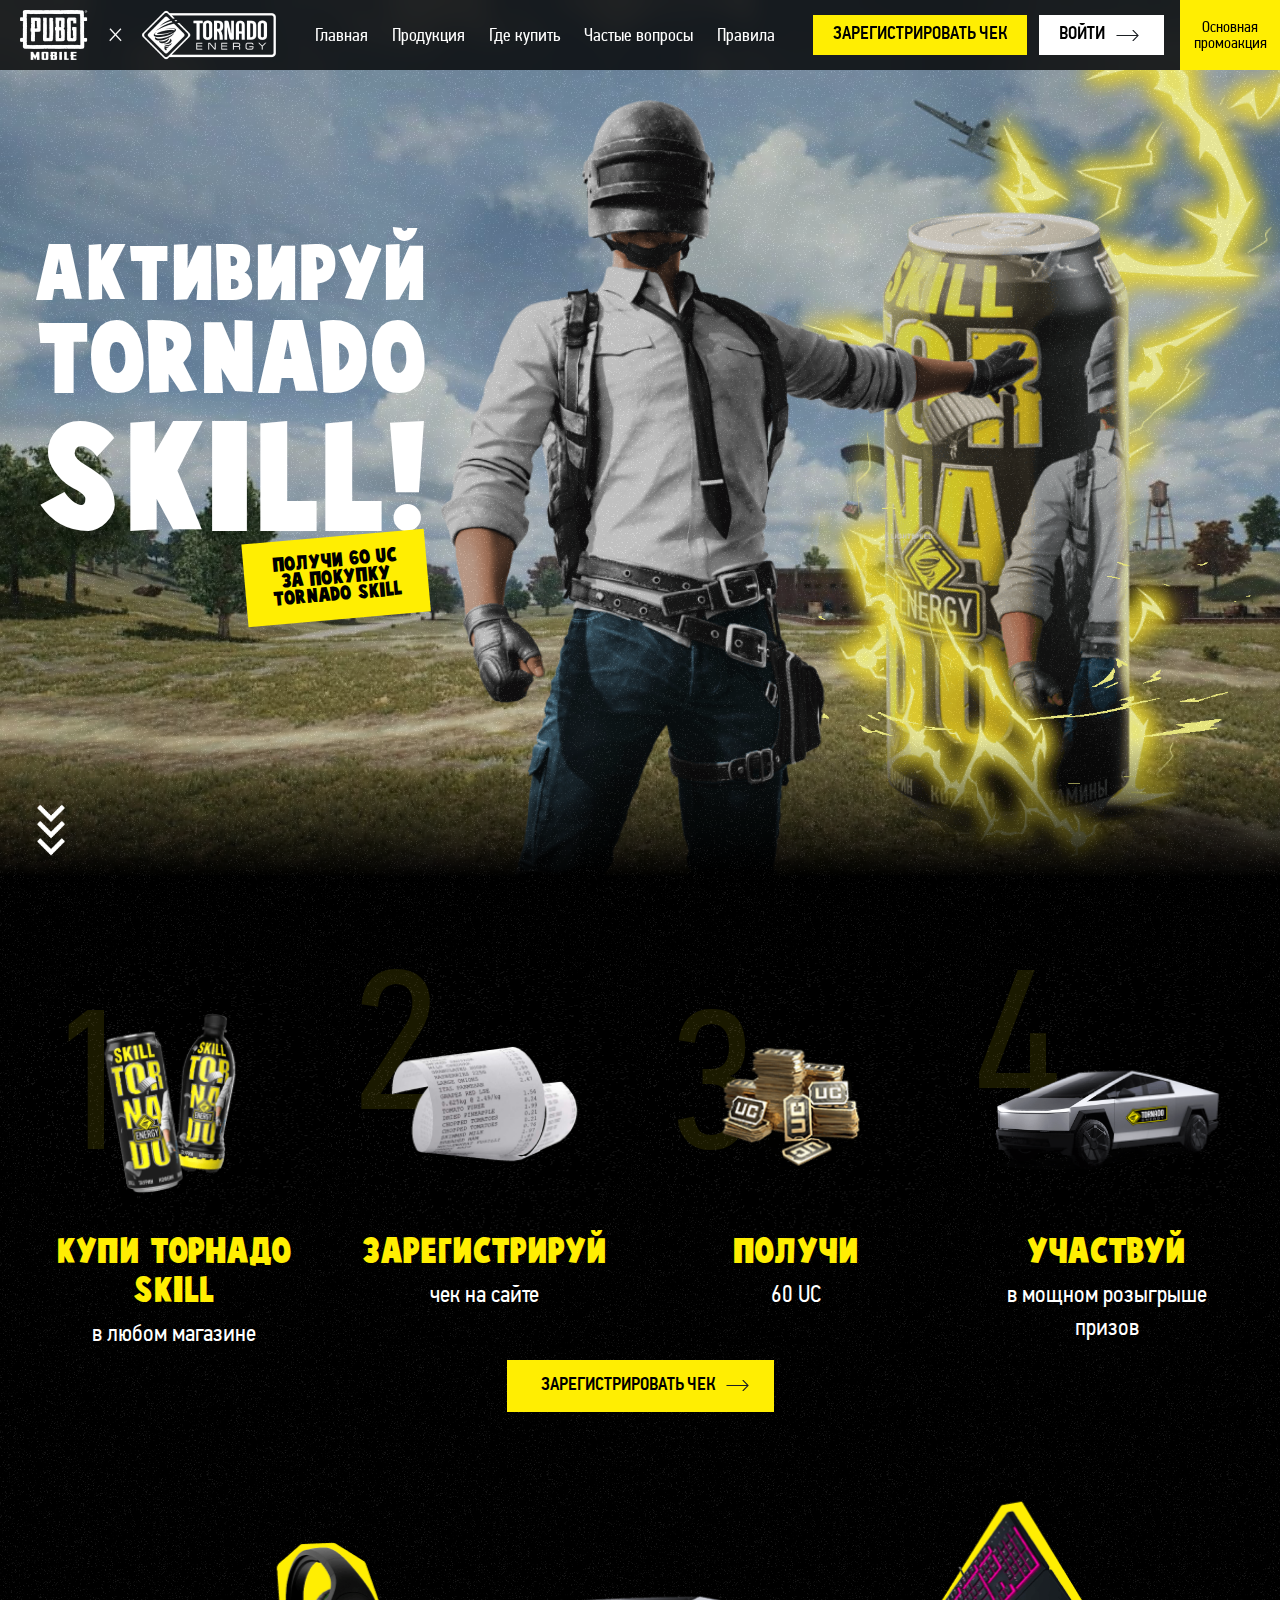
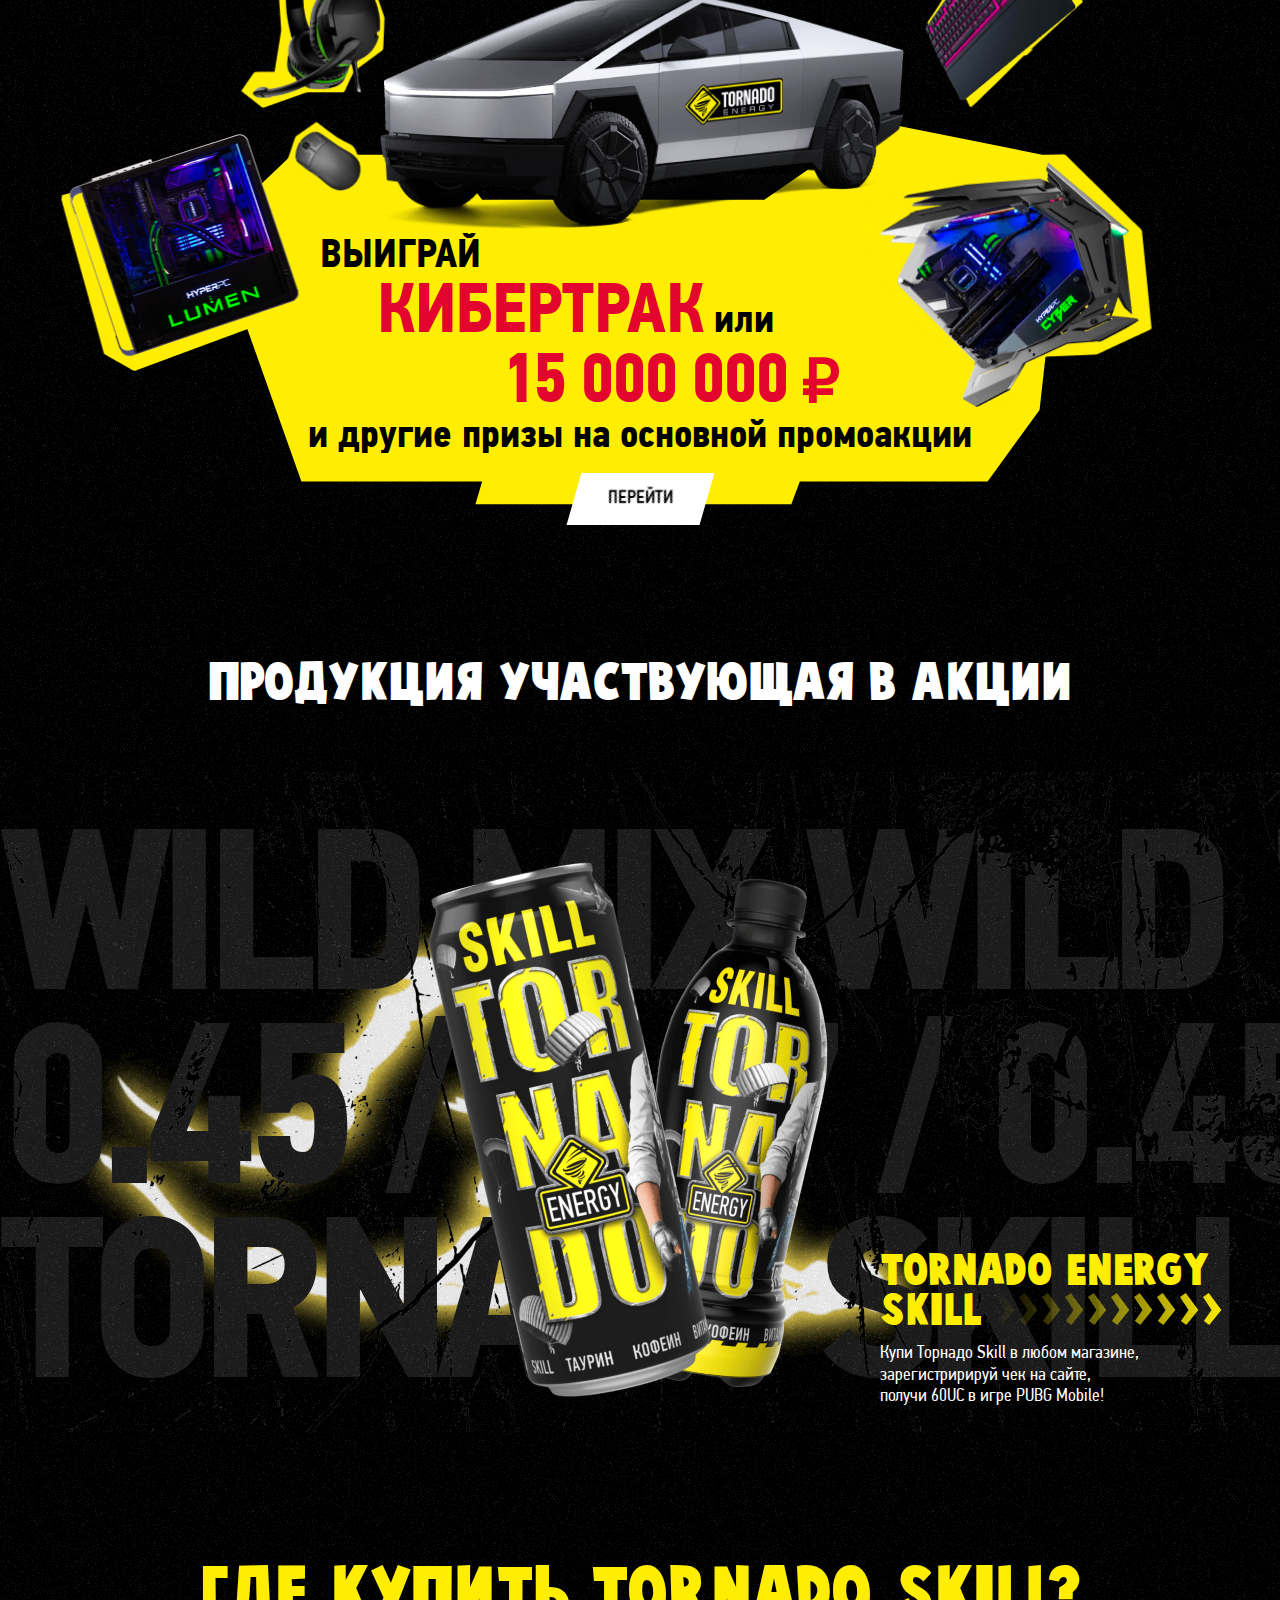
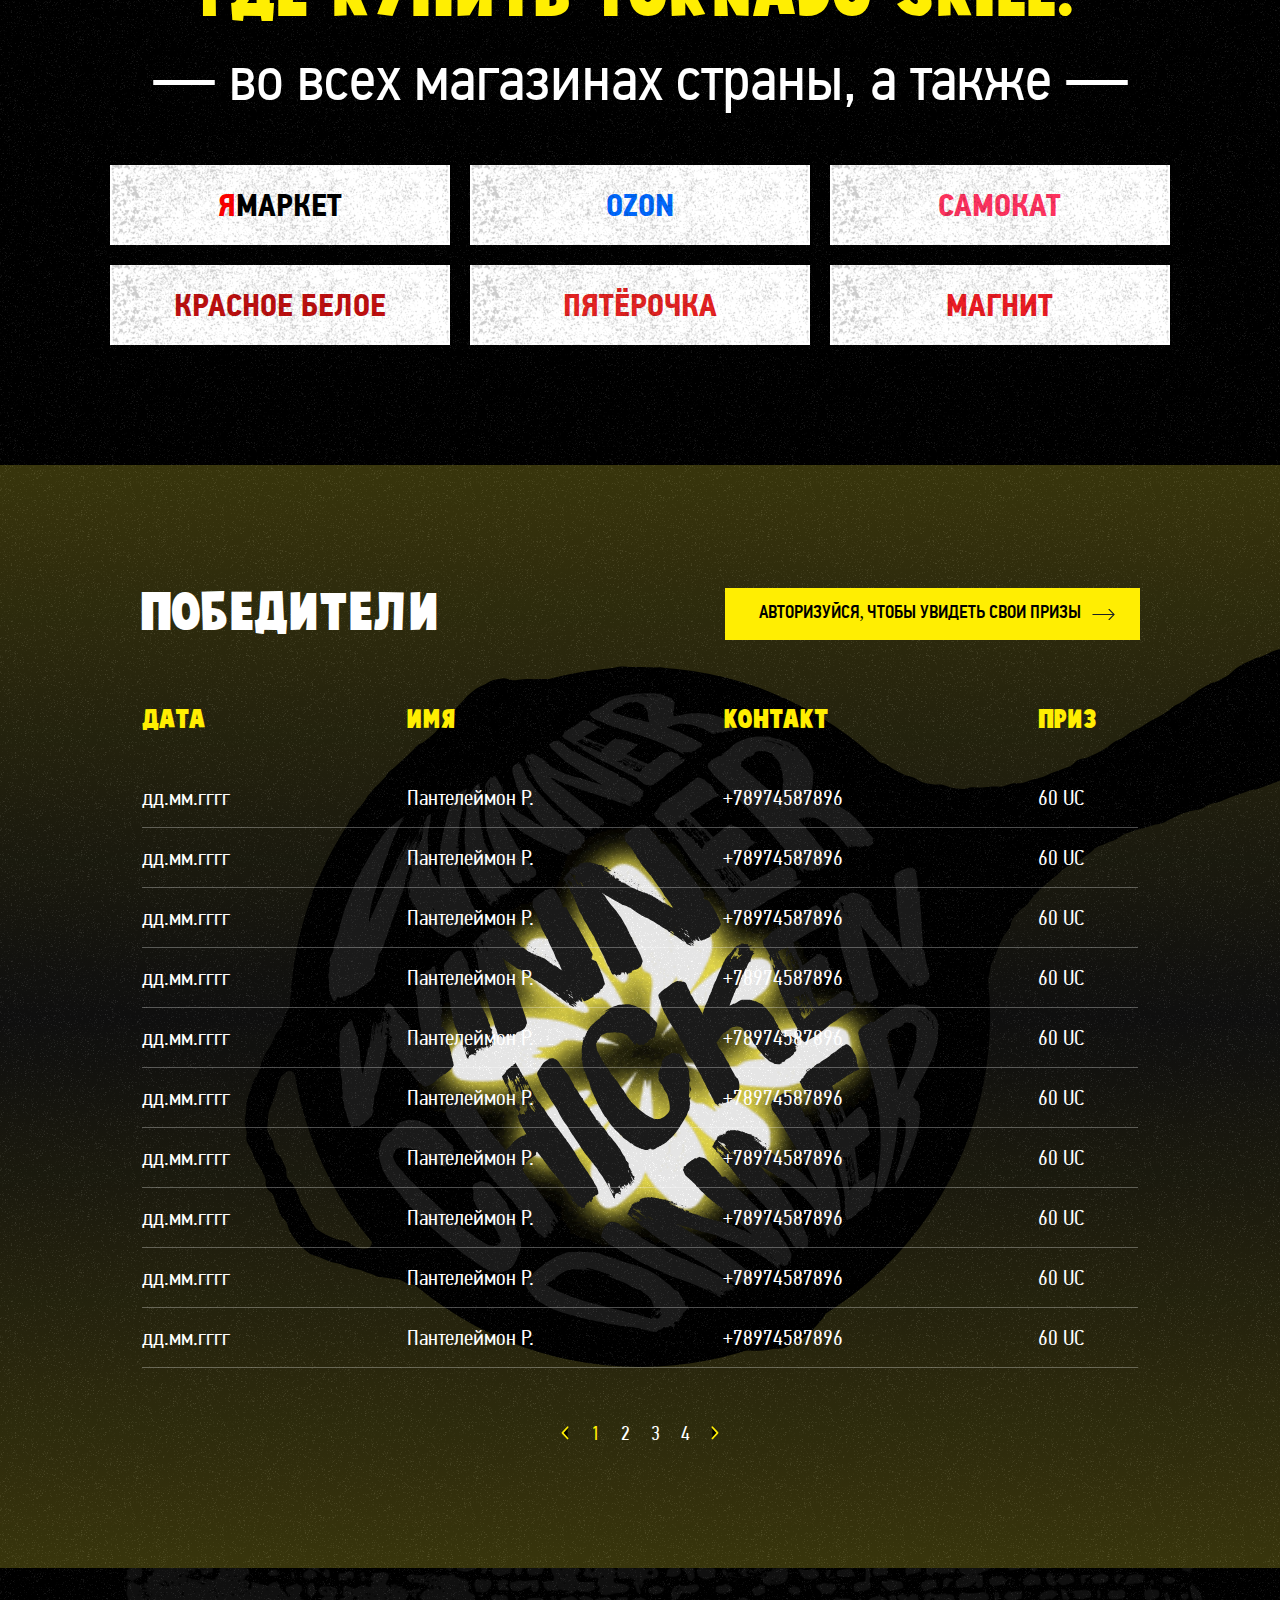
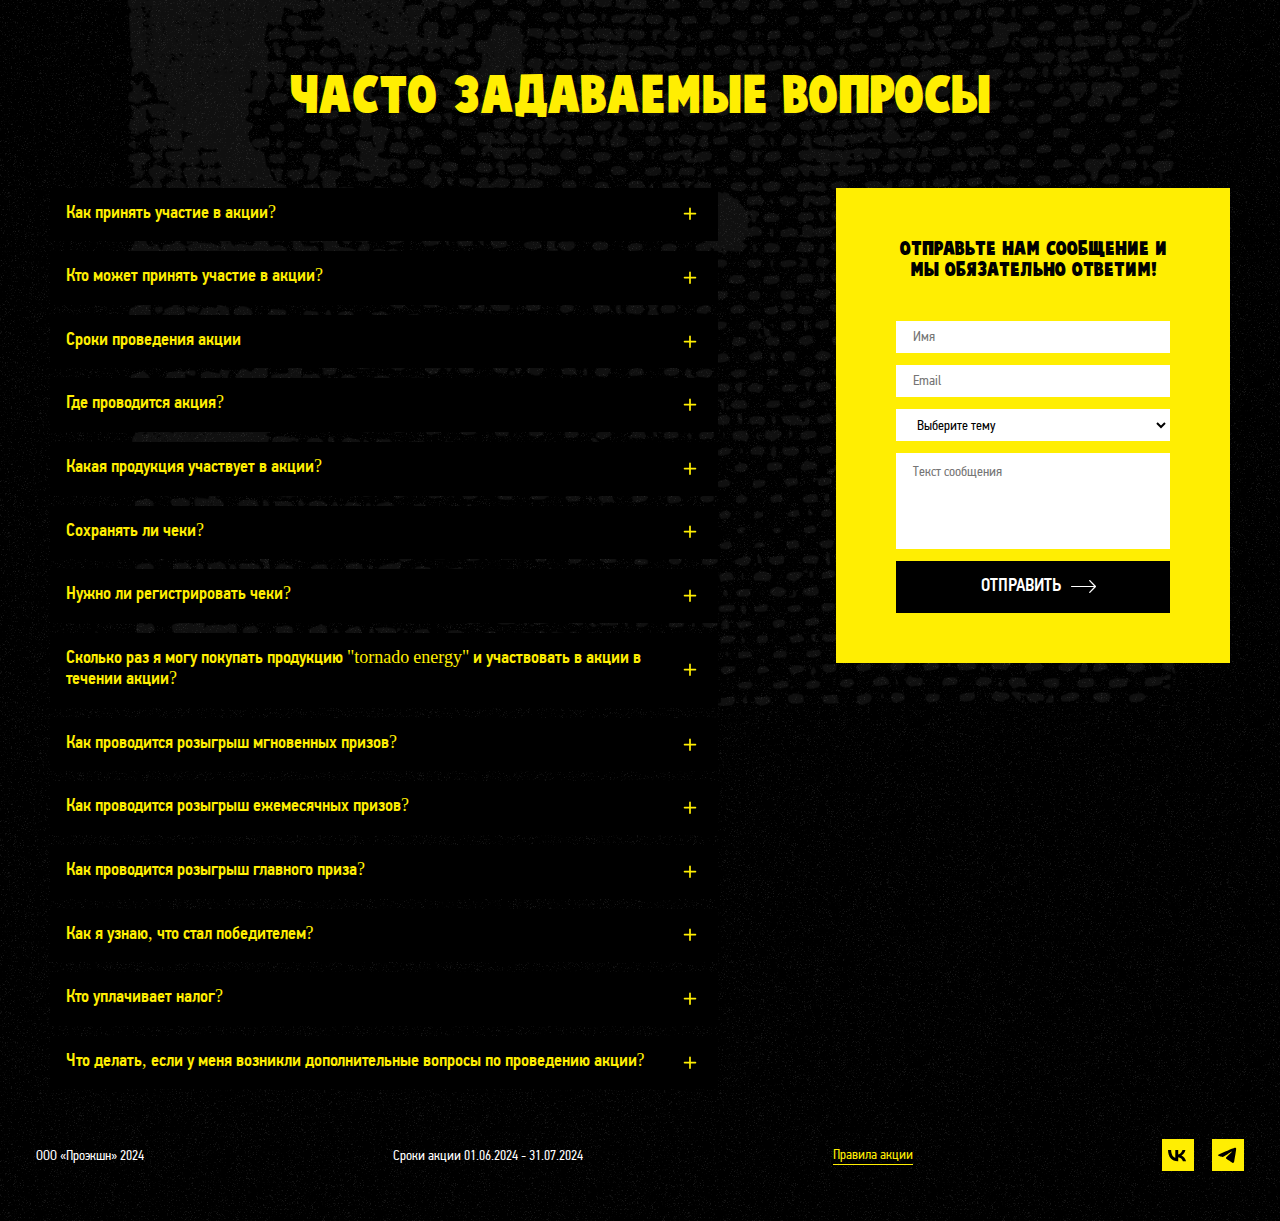
==== commit aa62f720: "done" ====
--- a/index.html
+++ b/index.html
@@ -115,7 +115,7 @@
             <!--step 1-->
             <li>
               <div class="effect">
-                <div class="effect"><img src="./assets/img/steps/step1.gif" alt="Tornado Energy" /></div>
+                <img src="./assets/img/steps/step1.gif" alt="Tornado Energy" />
               </div>
               <div class="step-image">
                 <img
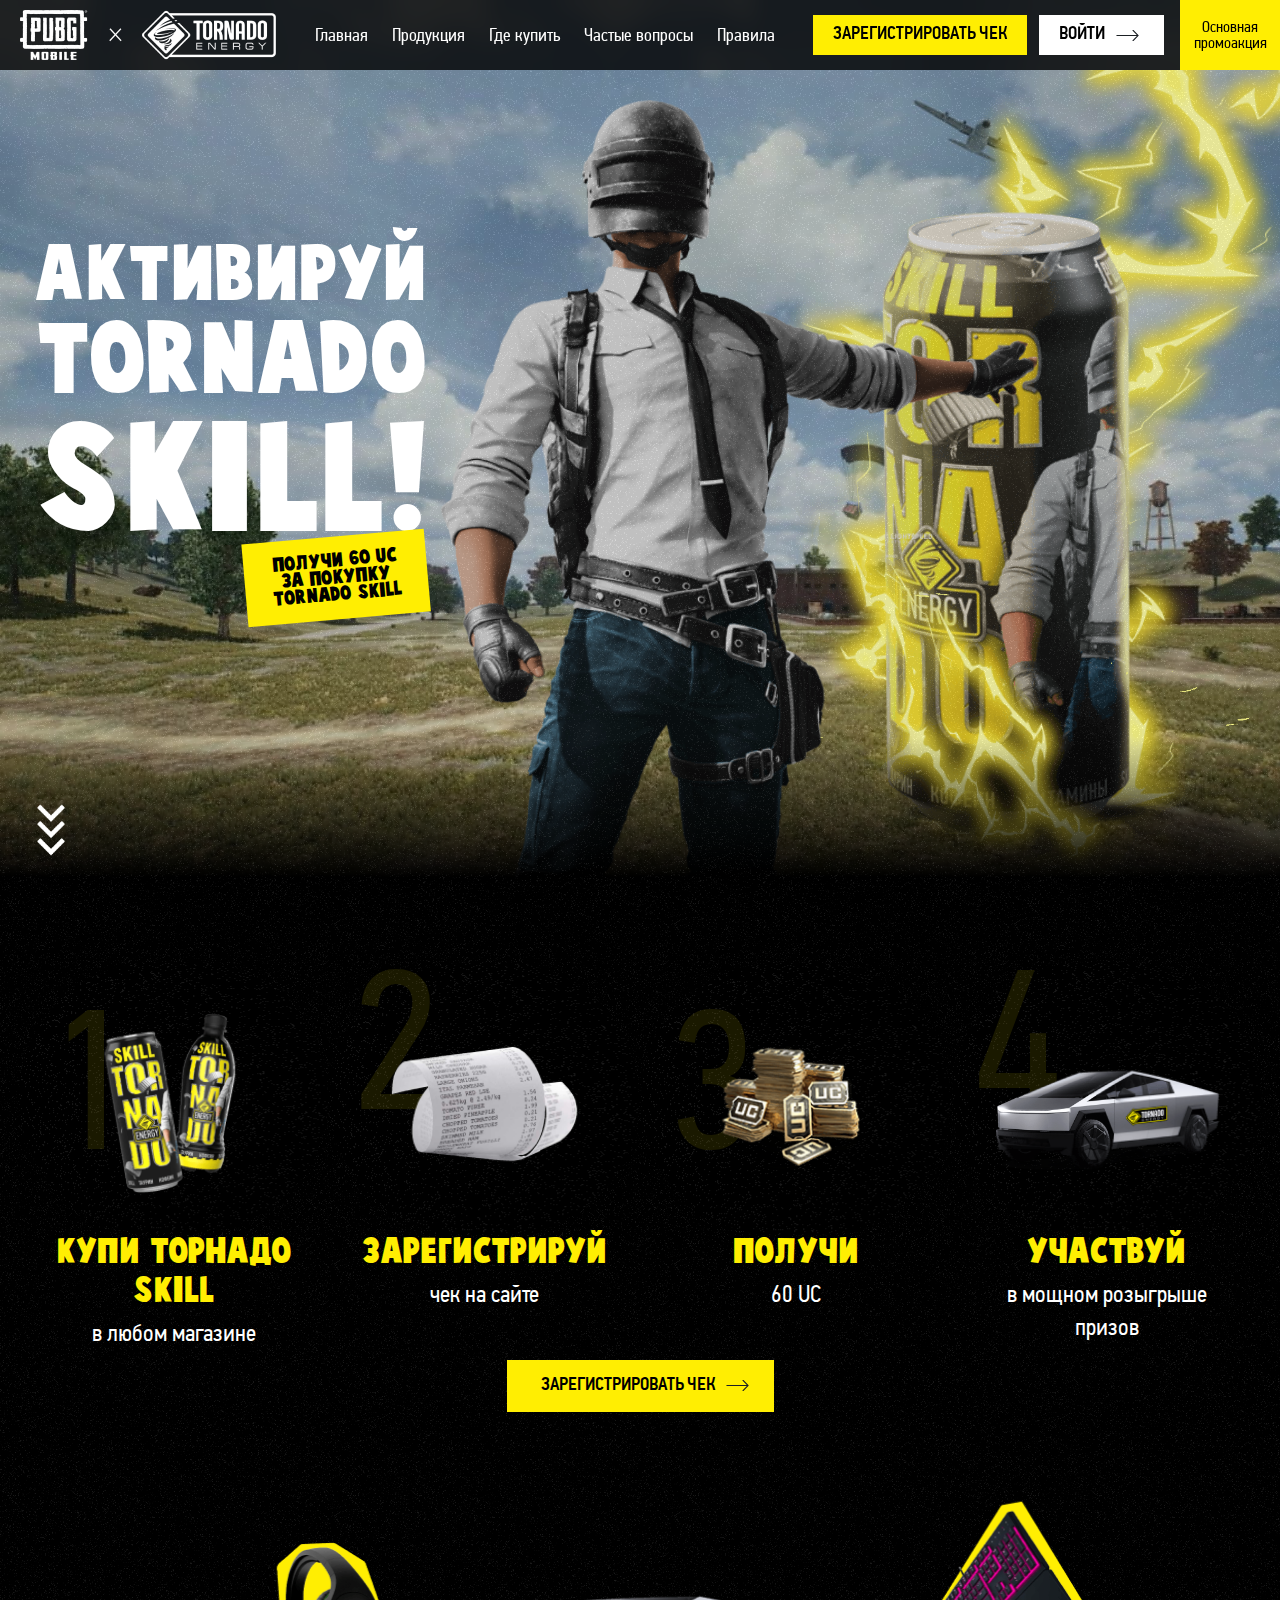
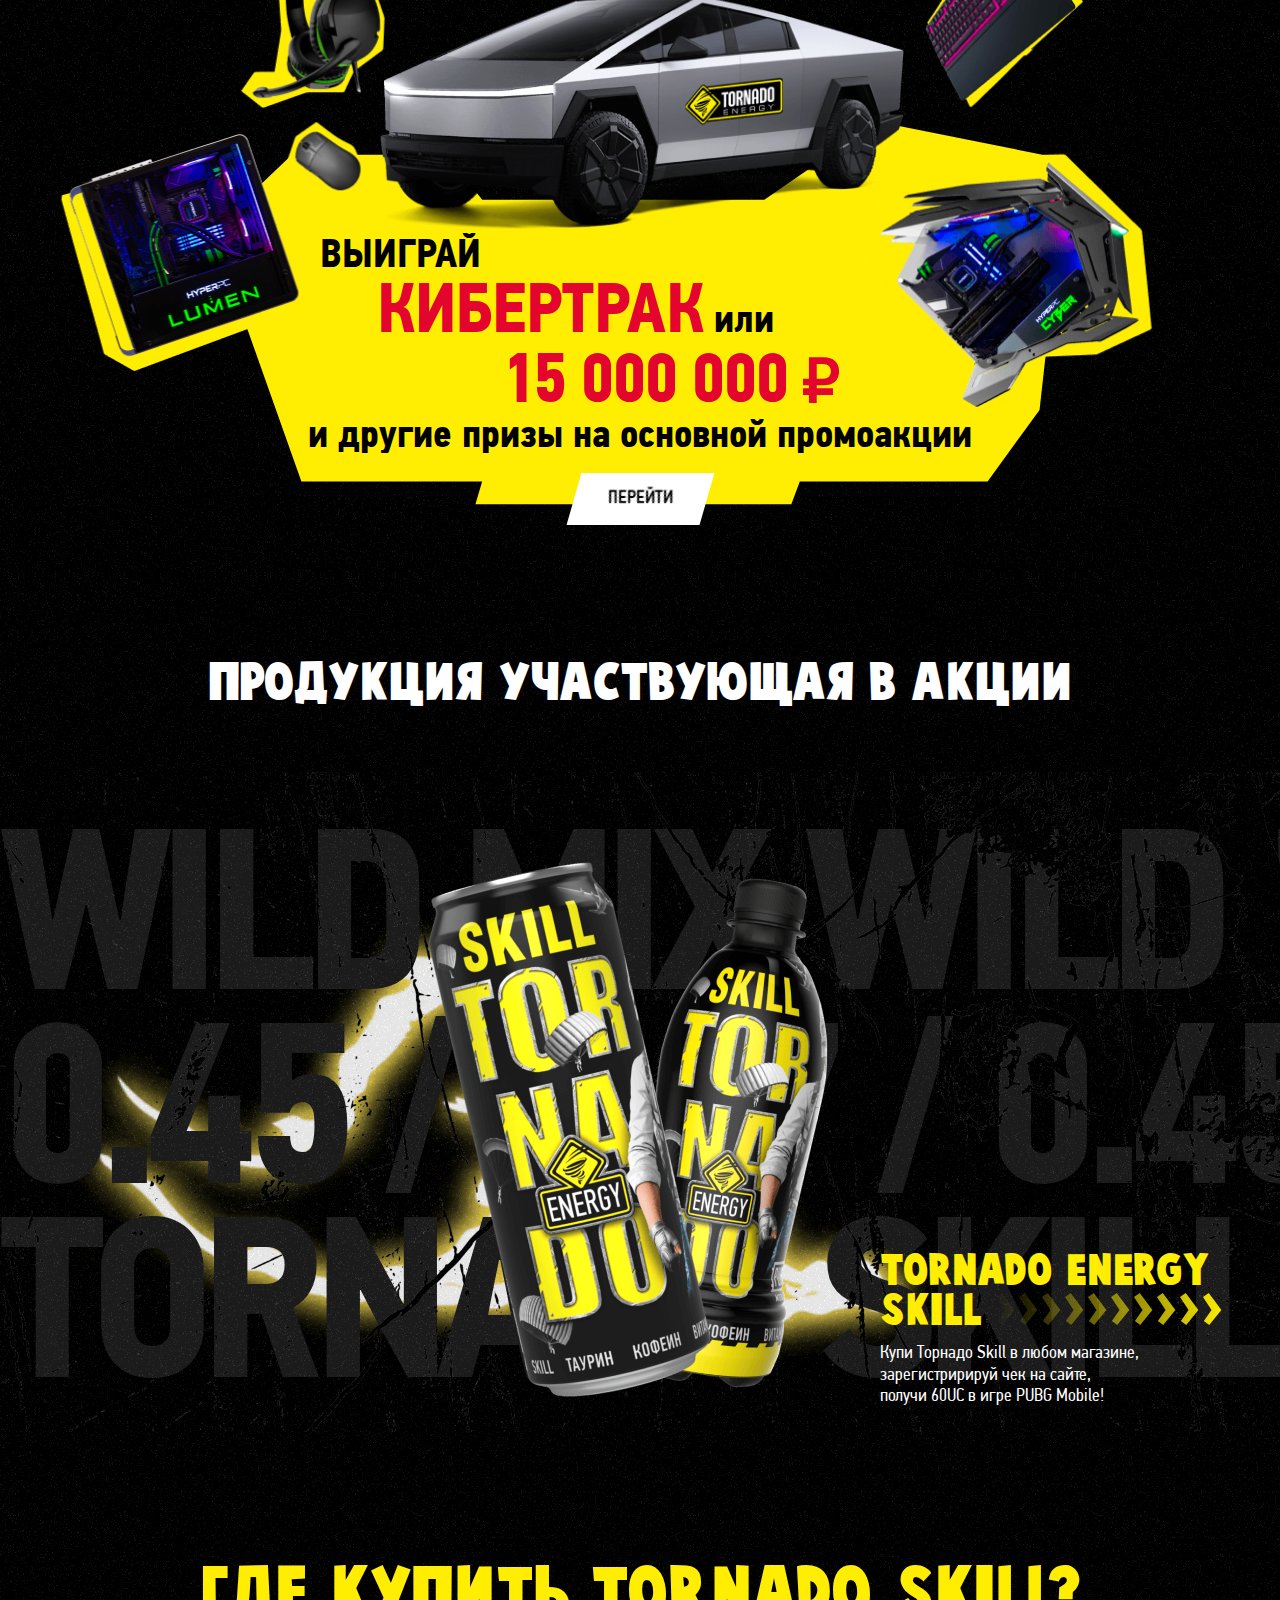
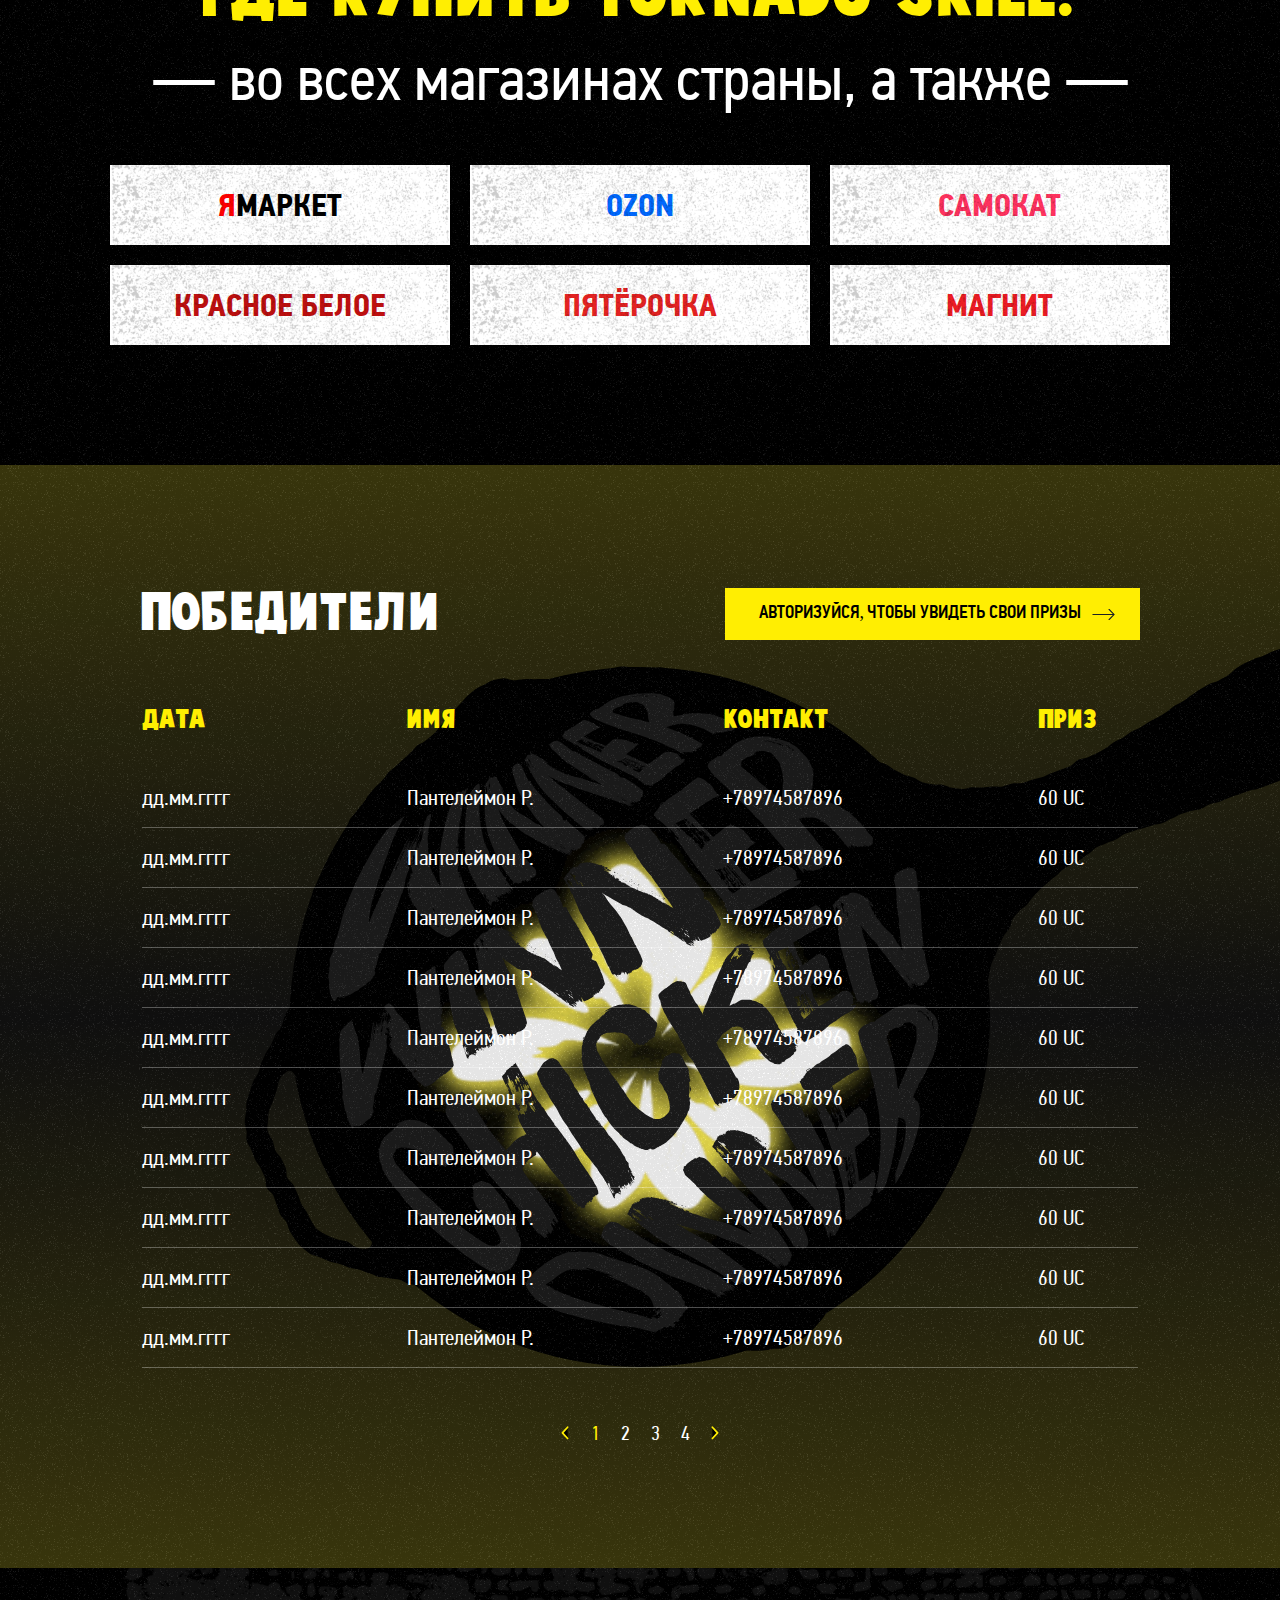
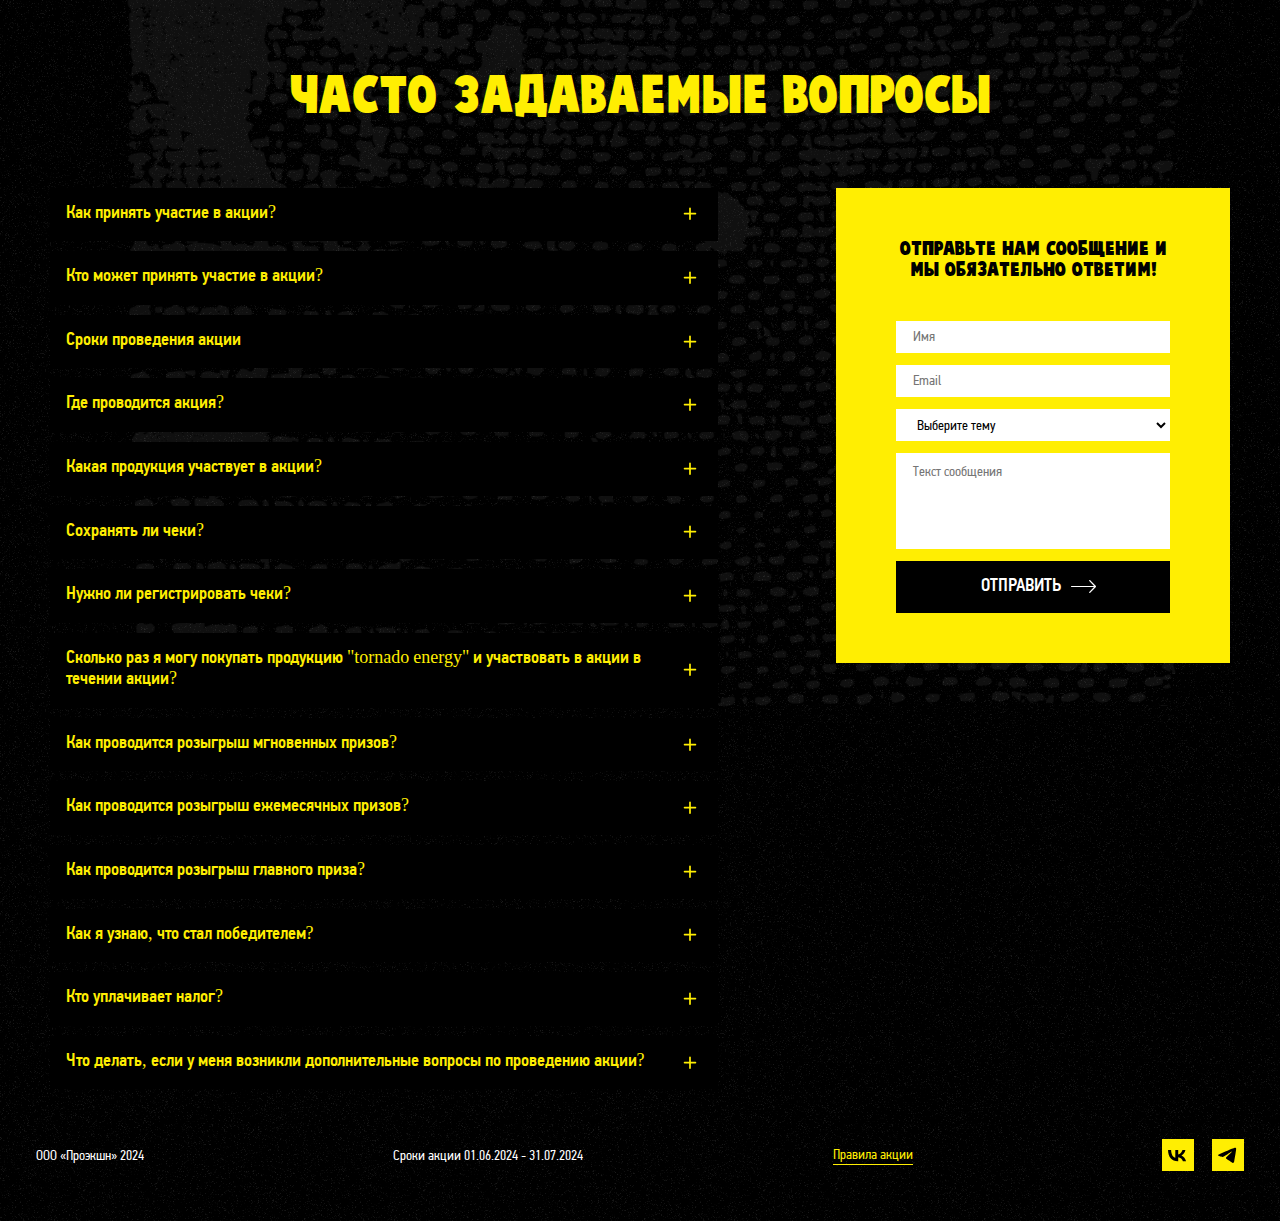
==== commit e808c173: "fix 31.05.2024" ====
--- a/index.html
+++ b/index.html
@@ -22,7 +22,7 @@
   <body class="body">
     <!-- Header -->
     <header class="header">
-      <div class="container">
+      <div class="section-container">
         <!--Logo-->
         <div class="logo">
           <a href="https://www.pubgmobile.com/en-US/home.shtml" target="_blank">
@@ -95,7 +95,7 @@
             class="man"
           /> -->
         </div>
-        <div class="container">
+        <div class="section-container">
           <div class="titleWrapper">
             <h1 class="title title--h1">
               Активируй <span class="tornado">tornado</span> <span class="skills">skill!</span>
@@ -110,7 +110,7 @@
 
       <!-- Section Steps -->
       <section class="section section--steps noise">
-        <div class="container">
+        <div class="section-container">
           <ul class="steps">
             <!--step 1-->
             <li>
@@ -179,7 +179,7 @@
 
       <!-- Section promo -->
       <section class="section section--promo noise">
-        <div class="container">
+        <div class="section-container">
           <div class="promo">
             <!--Background-->
             <svg class="promoBg"><use href="./assets/img/icons.svg#promoBg"></use></svg>
@@ -258,7 +258,7 @@
             </div>
             <img src="./assets/img/products/crack.png" alt="Tornado Energy" class="crack" />
           </div>
-          <div class="container">
+          <div class="section-container">
             <div class="products-images">
               <img
                 srcset="./assets/img/products/product1.png 1x, ./assets/img/products/product1@2x.png 2x"
@@ -286,7 +286,7 @@
 
       <!--Section--shops-->
       <section class="section section--shops noise">
-        <div class="container">
+        <div class="section-container">
           <div class="titleWrapper ta--c">
             <h2 class="title title--shops">Где купить TORNADO SKILL?</h2>
             <p class="subtitle"><span>—</span> во всех магазинах страны, а также <span>—</span></p>
@@ -347,7 +347,7 @@
           <img src="./assets/img/winners/winners.gif" alt="Tornado Energy" class="animation" />
           <img src="./assets/img/svg/winnersBgText.svg" alt="Tornado Energy" class="svg" />
         </div>
-        <div class="container">
+        <div class="section-container">
           <div class="titleWrapper ta--space">
             <h2 class="title title--h2">Победители</h2>
             <a href="#" class="button button--yellow arrow">
@@ -446,7 +446,7 @@
 
       <!--Section--FAQ-->
       <section class="section section--faq noise">
-        <div class="container">
+        <div class="section-container">
           <div class="titleWrapper ta--c">
             <h2 class="title title--h2">Часто задаваемые вопросы</h2>
           </div>
@@ -843,7 +843,7 @@
         </div>
         <!-- Footer -->
         <footer class="footer">
-          <div class="container">
+          <div class="section-container">
             <p>ООО «Проэкшн» 2024</p>
             <p>Сроки акции 01.06.2024 - 31.07.2024</p>
             <ul class="footerNavigation">
--- a/assets/css/styles.min.css
+++ b/assets/css/styles.min.css
@@ -1 +1 @@
-@font-face{font-family:"Cartoon";src:url("../fonts/cartoon.ttf") format("truetype"),url("../fonts/cartoon.woff") format("woff"),url("../fonts/cartoon.woff2") format("woff2");font-weight:normal;font-style:normal;font-display:swap}@font-face{font-family:"PF-Din";src:url("../fonts/PFDinTextCondProRegular.ttf") format("truetype"),url("../fonts/PFDinTextCondProRegular.woff") format("woff"),url("../fonts/PFDinTextCondProRegular.woff2") format("woff2");font-weight:400;font-style:normal;font-display:swap}@font-face{font-family:"PF-Din";src:url("../fonts/PFDinTextCondProBold.ttf") format("truetype"),url("../fonts/PFDinTextCondProBold.woff") format("woff"),url("../fonts/PFDinTextCondProBold.woff2") format("woff2");font-weight:700;font-style:normal;font-display:swap}@font-face{font-family:"PF-Din";src:url("../fonts/PFDinTextCondPro-Medium.woff2") format("woff2"),url("../fonts/PFDinTextCondPro-Medium.woff") format("woff"),url("../fonts/PFDinTextCondPro-Medium.ttf") format("truetype");font-weight:500;font-style:normal;font-display:swap}@-webkit-keyframes moveUpDown{0%{transform:translateY(30px) translateX(0px)}50%{transform:translateY(-30px) translateX(-20px)}100%{transform:translateY(30px) translateX(0px)}}@keyframes moveUpDown{0%{transform:translateY(30px) translateX(0px)}50%{transform:translateY(-30px) translateX(-20px)}100%{transform:translateY(30px) translateX(0px)}}@-webkit-keyframes moveLeft{0%{transform:translate(0%, 0%)}49.9999%{transform:translate(-100%, 0%)}50%{transform:translate(100%, 0%)}100%{transform:translate(0%, 0%)}}@keyframes moveLeft{0%{transform:translate(0%, 0%)}49.9999%{transform:translate(-100%, 0%)}50%{transform:translate(100%, 0%)}100%{transform:translate(0%, 0%)}}@-webkit-keyframes moveLeftCopy{0%{transform:translate(0%, 0%)}50%{transform:translate(-100%, 0%)}99.9999%{transform:translate(-200%, 0%)}100%{transform:translate(0%, 0%)}}@keyframes moveLeftCopy{0%{transform:translate(0%, 0%)}50%{transform:translate(-100%, 0%)}99.9999%{transform:translate(-200%, 0%)}100%{transform:translate(0%, 0%)}}@-webkit-keyframes moveRight{0%{transform:translate(0%, 0%)}49.9999%{transform:translate(100%, 0%)}50%{transform:translate(-100%, 0%)}100%{transform:translate(0%, 0%)}}@keyframes moveRight{0%{transform:translate(0%, 0%)}49.9999%{transform:translate(100%, 0%)}50%{transform:translate(-100%, 0%)}100%{transform:translate(0%, 0%)}}@-webkit-keyframes moveRightCopy{0%{transform:translate(-200%, 0%)}50%{transform:translate(-100%, 0%)}99.9999%{transform:translate(0%, 0%)}100%{transform:translate(0%, 0%)}}@keyframes moveRightCopy{0%{transform:translate(-200%, 0%)}50%{transform:translate(-100%, 0%)}99.9999%{transform:translate(0%, 0%)}100%{transform:translate(0%, 0%)}}:root{--color: #ffee02;--black: #000000;--white: #ffffff;--accent: #e3052d;--backdrop: rgba(0, 0, 0, 0.3)}*{box-sizing:border-box;margin:0;padding:0}html,body{display:block;width:100%;height:100%;-webkit-font-smoothing:antialiased;-moz-osx-font-smoothing:grayscale}header,footer{width:100%}img,picture{display:block;-o-object-fit:cover;object-fit:cover;max-width:100%}button{display:flex;flex-wrap:wrap;justify-content:center;align-items:center;align-content:center;outline:none;background:none;border:none;padding:0;cursor:pointer}a{display:inline-block;text-decoration:none;cursor:pointer;color:inherit}.cube:before{content:"";display:block;width:100%;padding-top:100%}input{outline:none}ul,menu,ol{list-style:none}h1,h2,h3,h4,h5,h6{display:block;font-family:"Cartoon";font-weight:normal}.titleWrapper{display:flex;flex-wrap:wrap;width:100%;gap:20px}.titleWrapper.ta--c{justify-content:center}.titleWrapper.ta--space{justify-content:space-between;align-items:center}.title{display:block;position:relative;line-height:1.2}.title.title--h1{font-size:83.74px;line-height:1.07}.title.title--h1 .tornado{font-size:111.65px}.title.title--h1 .skills{font-size:167.48px}@media screen and (max-width: 1380px){.title.title--h1{font-size:70px}.title.title--h1 .tornado{font-size:90.5px}.title.title--h1 .skills{font-size:138px}}@media screen and (max-width: 767px){.title.title--h1{font-size:45.36px}.title.title--h1 .tornado{font-size:60.48px}.title.title--h1 .skills{font-size:90.72px}}.title.title--h2{font-size:48px}@media screen and (max-width: 1279px){.title.title--h2{font-size:36px}}@media screen and (max-width: 767px){.title.title--h2{font-size:28px}}.title.title--h3{font-size:32.41px}@media screen and (max-width: 767px){.title.title--h3{line-height:30.27px}}.title.title--h4{font-size:40px;line-height:1}@media screen and (max-width: 767px){.title.title--h4{font-size:23px}}.title.title--h5,.title.title--h6{font-size:18px;line-height:1.2}.title.title--shops{font-size:64px;line-height:1}@media screen and (max-width: 1279px){.title.title--shops{font-size:46px}}@media screen and (max-width: 767px){.title.title--shops{font-size:32px}}.subtitle{width:100%}.upper{text-transform:uppercase}.ta--c{text-align:center}.rub{font-family:"San Francisco","Arial","PF-Din",sans-serif;font-weight:700}.body{position:relative;background:var(--black);color:var(--white);overflow-x:hidden;overflow-y:auto;font-family:"PF-Din";font-weight:normal}.main{display:block;position:relative;z-index:1}.header{display:block;position:fixed;width:100%;height:70px;background:rgba(0,0,0,.8);-webkit-backdrop-filter:blur(10px);backdrop-filter:blur(10px);top:0px;left:0px;z-index:10}.header .container{justify-content:space-between;align-content:center;align-items:center;gap:28px;padding-left:36px;max-width:1440px}@media screen and (max-width: 1380px){.header .container{gap:20px;padding-left:20px}}@media screen and (max-width: 1279px){.header .container{padding-left:34px}}@media screen and (max-width: 767px){.header .container{padding-left:20px}}.header .button{height:40px}@media screen and (max-width: 1380px){.header .button{padding:0px 20px}}@media screen and (max-width: 767px){.header .button{height:32px;font-size:14px;padding:0px 16px}.header .button.arrow{padding-right:16px}.header .button.arrow span{margin-bottom:-5%}}@media screen and (max-width: 1279px){.header .buttonWrapper .button:first-child{display:none}}@media screen and (max-width: 767px){.header{height:50px}}.logo{display:inline-flex;flex-wrap:nowrap;align-items:center;align-content:center;gap:20px}@media screen and (max-width: 1279px){.logo{gap:10px}.logo img{height:32px}}@media screen and (max-width: 767px){.logo svg{width:12px;height:12px}}.menu{display:inline-flex;flex-wrap:wrap;align-items:center;align-content:center;gap:24px}.menu a{font-size:18px;line-height:1.7;transition:.3s}.menu a:hover{color:var(--color)}@media screen and (max-width: 1279px){.menu{gap:16px}.menu a{font-size:14px}}.mobil-navigation{display:none}@media screen and (max-width: 767px){.navigation{display:none}.mobil-navigation{display:block;width:100%;height:40px;position:fixed;left:0px;bottom:0px;z-index:20;padding:0px 20px;background:var(--black)}.mobil-navigation .menu{display:inline-flex;width:100%;height:100%;flex-wrap:nowrap;justify-content:space-between;align-content:center}.mobil-navigation .menu li{display:block;height:100%;text-align:center}.mobil-navigation .menu li a{display:flex;height:100%;justify-content:center;align-items:center;align-content:center;position:relative;font-size:12px;line-height:12px;color:var(--white)}.mobil-navigation .menu li a:before{content:"";display:block;position:absolute;width:6px;height:6px;background:var(--white);top:-3px;transform:rotate(45deg);opacity:0;transition:.3s}.mobil-navigation .menu li a:hover{color:var(--color)}.mobil-navigation .menu li a:hover:before{content:"";background:var(--color);opacity:1}}.header-btn{display:inline-flex;flex-wrap:wrap;justify-content:center;align-items:center;align-content:center;color:var(--black);width:156px;padding:20px;height:70px;background:var(--color);margin-left:4px;text-align:center;font-size:20px;line-height:1}@media screen and (max-width: 1380px){.header-btn{width:100px;font-size:16px}}@media screen and (max-width: 1279px){.header-btn{display:none}}.buttonWrapper{display:inline-flex;flex-wrap:wrap;align-items:center;align-content:center;gap:12px}.buttonWrapper.ta--c{justify-content:center}.button{display:inline-flex;position:relative;overflow:hidden;flex-wrap:wrap;justify-content:center;align-items:center;align-content:center;gap:10px;color:var(--black);background:var(--white);font-family:"PF-Din";font-size:18px;font-weight:500;padding:5px 34px;line-height:1;text-transform:uppercase;transition:.3s;height:52px;z-index:1}.button span{display:flex;position:relative;z-index:2}.button:before{content:"";display:block;position:absolute;left:0px;bottom:0px;background:var(--color);border-radius:1000px;width:140%;padding-top:100%;transform-origin:center;transform:translate(-50%, 50%) scale(0);transition:.6s;z-index:0}.button:hover:before{transform:translate(-20%, 50%) scale(1)}.button.button--yellow{background:var(--color)}.button.button--yellow:before{background:var(--white)}.button.button--black{background:var(--black);color:var(--white)}.button.button--black:before{content:none}.button.button--black.arrow:after{background:url(../img/svg/arrow_white.svg) no-repeat center center}.button.arrow{padding-right:24px}@media screen and (max-width: 767px){.button.arrow span{margin-bottom:-1%}}.button.arrow:after{content:"";background:url(../img/svg/arrow.svg) no-repeat center center;background-size:25px 13px;position:relative;transition:.3s;width:25px;height:100%;transform:translate(0px, 0px)}@media screen and (max-width: 767px){.button.arrow:after{width:18px;background-size:18px 12px}}.button.arrow:hover:after{transform:translate(6px, 0px)}.button.slope{transform:skewX(-16deg)}.button.slope span{transform:skewX(16deg);will-change:transform}.button.slope:before{content:"";display:block;position:absolute;left:0px;bottom:4px;background:var(--color);border-radius:0px;width:100%;height:calc(100% - 8px);padding-top:0;transform-origin:center;transform:translate(-100%, 0%) scale(1);will-change:transform;transition:.6s;z-index:1}.button.slope:hover:before{transform:translate(0%, 0%) scale(1)}.footer{display:block;width:100%;position:relative;bottom:0px;left:0px;padding:50px 0px;z-index:5}.footer .container{display:flex;flex-wrap:wrap;gap:20px;justify-content:space-between;align-items:center;align-content:center;font-size:14px;padding:0px 36px;max-width:1440px}@media screen and (max-width: 767px){.footer .container{align-items:flex-start}}@media screen and (max-width: 767px){.footer{position:relative;padding:50px 20px 80px 20px;align-items:flex-end}.footer p:first-child{order:1}.footer p:nth-child(2){order:3}.footer .footerNavigation{order:2}.footer .socials{order:4}}.footerNavigation{display:inline-flex;flex-wrap:wrap;font-size:14px;gap:18px}.footerNavigation a{color:var(--color);border-bottom:1px solid var(--color)}@media screen and (max-width: 767px){.footerNavigation{width:55%;text-align:right;justify-content:flex-end;align-items:center;gap:6px;font-size:12px}}.section{display:block;position:relative;overflow-x:hidden;overflow-y:auto}.container{display:flex;width:100%;flex-wrap:wrap;position:relative;margin:0 auto;height:100%;z-index:1}@media screen and (max-width: 767px){.container{padding:0px 20px;max-width:480px}}@media screen and (min-width: 768px)and (max-width: 1279px){.container{padding:0px 36px;max-width:768px}}@media screen and (min-width: 1280px){.container{max-width:1180px}}.section-background{display:flex;flex-wrap:wrap;justify-content:center;align-items:center;align-content:center;position:absolute;z-index:0;left:0;top:0px;width:100%;height:100%;overflow:hidden}.section-background img,.section-background picture{position:absolute;max-height:100%;z-index:1}.section-background picture img{width:100%;height:100%}.section-background:before{z-index:2}.section-background:before,.noise:before{content:"";display:block;position:absolute;left:0px;top:0px;right:0px;bottom:0px;background:url("../img/noise.gif");background-size:340px auto;opacity:.1}.noise:before{z-index:0}.runText{width:100%;display:flex;flex-wrap:nowrap;position:relative;font-size:230px;font-weight:700;line-height:.8;letter-spacing:-0.06em;text-transform:uppercase;color:#1f1f1f}@media screen and (max-width: 767px){.runText{font-size:150px}}.runText__inner{display:inline-flex;flex-wrap:nowrap}[data-runtext=left].active .runText__inner:first-child{-webkit-animation:50s linear infinite moveLeft;animation:50s linear infinite moveLeft}[data-runtext=left].active .runText__inner:last-child{-webkit-animation:50s linear infinite moveLeftCopy;animation:50s linear infinite moveLeftCopy}[data-runtext=right].active .runText__inner:first-child{-webkit-animation:50s linear infinite moveRight;animation:50s linear infinite moveRight}[data-runtext=right].active .runText__inner:last-child{-webkit-animation:50s linear infinite moveRightCopy;animation:50s linear infinite moveRightCopy}.shops{display:flex;flex-wrap:wrap;margin:0 auto;width:100%;max-width:1060px;margin-top:55px;gap:20px}.shops li{width:calc((100% - 40px)/3)}@media screen and (max-width: 767px){.shops{margin-top:40px}.shops li{width:calc((100% - 20px)/2)}}.schop-link{display:inline-flex;flex-wrap:wrap;justify-content:center;align-items:center;align-content:center;width:100%;height:80px;color:var(--black);background:var(--white);background-size:cover;font-size:32px;font-weight:700;line-height:1.2;text-transform:uppercase;position:relative}@media screen and (max-width: 1279px){.schop-link{font-size:26px}}@media screen and (max-width: 767px){.schop-link{padding:10px 20px;text-align:center;font-size:24px;line-height:1}}.schop-link:before{content:"";display:block;width:100%;height:100%;background:url("../img/schopBg.png") no-repeat left center;background-size:cover;position:absolute;opacity:.2}.schop-link.yamarket>span{color:red}.schop-link.ozone{color:#0069ff}.schop-link.samokat{color:#ff335f}.schop-link.red_white{color:#be1010}.schop-link.peterochka{color:#e52322}.schop-link.magnit{color:#ed1c24}.winnersTable{width:100%;margin-top:48px;text-align:left;font-size:22px}@media screen and (max-width: 1279px){.winnersTable{font-size:14px}}@media screen and (max-width: 767px){.winnersTable{margin-top:30px}}.winnersTable thead tr{display:flex;justify-content:space-between;padding-bottom:20px}.winnersTable thead tr th{font-size:24px;font-family:"Cartoon";color:var(--color);font-weight:400}@media screen and (max-width: 1279px){.winnersTable thead tr{padding-bottom:0px}}@media screen and (max-width: 767px){.winnersTable thead tr{padding:0}.winnersTable thead tr th{font-size:18px;font-family:"PF-Din";font-weight:700;text-transform:capitalize}}.winnersTable tbody tr{display:flex;justify-content:space-between;border-bottom:1px solid rgba(255,255,255,.3);color:var(--white);transition:.3s}.winnersTable tbody tr:hover{border-bottom:1px solid var(--color);color:var(--color)}@media screen and (max-width: 767px){.winnersTable tbody tr{font-size:12px}}.winnersTable td,.winnersTable th{padding:15px 0px;min-width:100px}.winnersTable td:nth-child(2),.winnersTable th:nth-child(2){min-width:150px}.winnersTable td:nth-child(3),.winnersTable th:nth-child(3){min-width:150px}@media screen and (max-width: 767px){.winnersTable td:nth-child(1),.winnersTable td:nth-child(2),.winnersTable td:nth-child(3),.winnersTable td:nth-child(4),.winnersTable th:nth-child(1),.winnersTable th:nth-child(2),.winnersTable th:nth-child(3),.winnersTable th:nth-child(4){min-width:24%;width:24%}.winnersTable td:nth-child(4),.winnersTable th:nth-child(4){text-align:right}}.pagination{display:flex;justify-content:center;align-items:center;align-content:center;margin:0 auto;margin-top:48px}@media screen and (max-width: 767px){.pagination{margin-top:24px}}.pagination svg{stroke:currentColor}.pagination-btn{display:flex;justify-content:center;align-items:center;align-content:center;font-size:20px;width:30px;height:30px}.pagination-btn:hover,.pagination-btn.active,.pagination-btn.left,.pagination-btn.right{color:var(--color)}.accordeon{width:100%;position:relative;background:var(--black)}.accordeon.active .accordeon__btn svg{fill:var(--white);transform:rotate(45deg)}.accordeon__head{padding-right:56px;position:relative;cursor:pointer;-webkit-user-select:none;-moz-user-select:none;-ms-user-select:none;user-select:none}.accordeon__head p{padding:16px;font-size:18px;font-weight:500;line-height:1.2;color:var(--color);pointer-events:none}.accordeon__btn{position:absolute;right:0px;top:0px;display:flex;width:56px;height:100%;pointer-events:none}.accordeon__btn svg{width:14px;height:14px;position:absolute;transition:.3s;transform:rotate(0deg);fill:var(--color);pointer-events:none}.accordeon__body{position:relative;overflow:hidden;height:0px;transition:.3s}.accordeon__answer{display:flex;flex-wrap:wrap;gap:14px;font-size:16px;font-weight:400;line-height:1.4;padding:16px 32px 16px 16px}.list{display:flex;flex-wrap:wrap;gap:10px}.list li{position:relative;padding-left:20px;width:100%}.list li:before{content:"";position:absolute;width:5px;height:5px;border-radius:5px;background:var(--white);left:4px;top:8px}.link{text-decoration:underline !important;transition:.3s;color:var(--white)}.link:hover{color:var(--color)}.contactForm{width:100%;max-width:394px;background:var(--color);color:var(--black);padding:50px 60px;text-align:center}.contactForm .form{margin-top:40px}@media screen and (max-width: 1279px){.contactForm{max-width:100%}.contactForm .form{max-width:375px;margin:40px auto 0px auto}.contactForm .title{max-width:375px;margin:0 auto}}@media screen and (max-width: 767px){.contactForm{padding:50px 20px}.contactForm .form{max-width:260px}}.form{display:flex;flex-wrap:wrap;gap:12px;width:100%}.form .button{width:100%}.label{display:block;width:100%}.input{display:block;width:100%;height:32px;background:var(--white);color:var(--black);border:1px solid var(--white);transition:.3s;position:relative;font-family:"PF-Din";padding:0px 16px;outline:none;transition:.3s;font-size:14px;font-weight:400;line-height:1;text-align:left;border-radius:0px}.input.input--textarea{padding:10px 16px;height:96px;resize:none}.input.red{border:1px solid red}.error{display:block;text-align:left;color:red;height:0px;position:relative;overflow:hidden;transition:.3s}.error span{display:block;font-size:12px;line-height:1.2;padding-top:4px}.socials{display:flex;flex-wrap:nowrap;gap:18px}@media screen and (max-width: 767px){.socials{width:100%;justify-content:center}}.socials a{display:flex;justify-content:center;align-items:center;align-content:center;width:32px;height:32px;background:var(--color)}.socials a svg{width:60%;height:60%}.section--hero{height:100vh;min-height:678px}@media screen and (max-width: 1279px){.section--hero{min-height:1024px}}@media screen and (max-width: 767px){.section--hero{min-height:667px}}.section--hero .container{align-content:center;align-items:center;padding:0px 36px;max-width:1440px}@media screen and (max-width: 1279px){.section--hero .container{justify-content:center;align-content:space-between;padding:120px 36px 40px 36px}}@media screen and (max-width: 767px){.section--hero .container{padding:80px 20px 40px 20px}}.section--hero .titleWrapper{max-width:480px}@media screen and (max-width: 1380px){.section--hero .titleWrapper{max-width:400px}}@media screen and (max-width: 1279px){.section--hero .titleWrapper{height:100%;align-content:space-between}}@media screen and (max-width: 767px){.section--hero .titleWrapper{text-align:center}}.section--hero .section-background picture.bg{width:100%;height:100%}.section--hero .section-background picture.man{width:100%;bottom:0px;height:calc(100% - 100px);transform:translate(7%, 0%)}.section--hero .section-background picture.man img{-o-object-fit:contain;object-fit:contain}@media screen and (max-width: 1279px){.section--hero .section-background picture.man{height:58%;transform:translate(-20%, 0%);left:0px}}@media screen and (max-width: 767px){.section--hero .section-background picture.man{height:61%;transform:translate(0%, 0%);left:0px}.section--hero .section-background picture.man img{width:auto}}.section--hero .section-background .tornado{display:flex;flex-wrap:wrap;justify-content:center;position:absolute;z-index:1;bottom:0px;width:100%;height:calc(100% - 70px);left:0%;transform:translate(24%, 0%)}.section--hero .section-background .tornado picture{width:100%;height:100%}.section--hero .section-background .tornado .can{height:100%;width:100%;-o-object-fit:contain;object-fit:contain;transform:translate(0%, 0%)}.section--hero .section-background .tornado .animation{height:84%;transform:translate(1.6%, 0%);bottom:4%}@media screen and (max-width: 1279px){.section--hero .section-background .tornado{height:80%;transform:translate(0%, -5%)}.section--hero .section-background .tornado .can{width:auto;right:0px}.section--hero .section-background .tornado .animation{width:auto;right:0%;transform:translate(26%, 0%)}}@media screen and (max-width: 767px){.section--hero .section-background .tornado{height:64%;transform:translate(0%, -20%)}.section--hero .section-background .tornado .animation{width:auto;right:0%;transform:translate(26%, 0%)}}.section--hero .section-background:after{content:"";position:absolute;z-index:1;width:100%;height:180px;bottom:0px;background:linear-gradient(180deg, rgba(0, 0, 0, 0) 10%, #000000 87.81%)}@media screen and (max-width: 767px){.section--hero .section-background:before{background:url("../img/noise.gif") repeat left top;background-size:180px auto;opacity:.18}}.hero-subtitle{text-align:center;background-color:var(--color);color:var(--black);font-family:Cartoon;width:226px;padding:16.32814px 26px;font-size:24px;line-height:1.07;transform:translate(114%, -50%) rotate(-5deg)}@media screen and (max-width: 1380px){.hero-subtitle{width:183px;font-size:18px;line-height:16.81px;padding:16.32814px 26px}}@media screen and (max-width: 767px){.hero-subtitle{transform:translate(85%, -90%) rotate(-5deg)}}.scrolldown{display:flex;flex-wrap:nowrap;position:absolute;left:36px;bottom:40px;width:60px;overflow:hidden}.scrolldown:before{content:"";display:block;width:100%;padding-top:305.129%}.scrolldown img{position:absolute;width:200%;max-width:200%;height:160%;max-height:160%;left:-50%;top:-34%;pointer-events:none}@media screen and (max-width: 1380px){.scrolldown{width:30px}}@media screen and (max-width: 767px){.scrolldown{width:20px;left:28px;bottom:100px}}.section--steps{padding:80px 0px}@media screen and (max-width: 767px){.section--steps{padding:40px 0px}}.section--steps .buttonWrapper{justify-content:center;width:100%;margin-top:10px}@media screen and (max-width: 1279px){.section--steps .buttonWrapper{margin-top:50px}}.section--steps .title{color:var(--color)}.section--steps .subtitle{font-size:24px;max-width:200px;z-index:2}.steps{display:flex;flex-wrap:wrap;width:100%;position:relative;justify-content:flex-start;align-items:flex-start;gap:40px 64px}@media screen and (max-width: 767px){.steps{justify-content:center}}.steps li{counter-increment:item;position:relative;display:flex;flex-wrap:wrap;gap:6px;width:calc((100% - 192px)/4);justify-content:center;text-align:center}@media screen and (max-width: 1279px){.steps li{width:calc((100% - 64px)/2)}}@media screen and (max-width: 767px){.steps li{width:240px;gap:10px}}.steps li .effect{position:absolute;width:125%;max-width:125%;padding-top:110%;z-index:0;top:-5%;border-radius:300px;overflow:hidden}.steps li .effect img,.steps li .effect video{position:absolute;left:0px;top:0px;width:100%;height:100%;-o-object-fit:cover;object-fit:cover;z-index:1}.steps li .effect:before{content:"";display:block;position:absolute;width:120%;height:110%;left:-10%;top:-5%;background:url("../img/noise.gif") left top;z-index:2;opacity:.1}.steps li:before{content:counter(item);position:absolute;text-align:center;left:0;top:0;transform:translate(-5%, 0%);font-size:200px;line-height:200px;color:var(--color);opacity:.1;z-index:1}@media screen and (max-width: 1279px){.steps li:before{transform:translate(-5%, 0%)}}@media screen and (max-width: 767px){.steps li:before{transform:translate(-20%, 18%)}}.steps li:nth-child(2n):before{transform:translate(-10%, -20%)}@media screen and (max-width: 767px){.steps li:nth-child(2n):before{transform:translate(-20%, 18%)}}.steps li>*{width:100%}.step-image{display:flex;flex-wrap:wrap;justify-content:center;align-items:center;align-content:center;width:100%;position:relative;z-index:2}@media screen and (max-width: 1279px){.step-image{margin-bottom:-20px}}.step-image img{position:absolute;width:100%;height:100%}.step-image:before{content:"";display:block;width:100%;padding-top:100%}.section--promo{height:auto;padding:80px 0px 50px 0px}@media screen and (max-width: 767px){.section--promo{padding:40px 0px 25px 0px}}.truck{position:absolute;width:100%;display:flex;flex-wrap:wrap;justify-content:flex-start;align-items:center;align-content:center}.truck img{position:absolute;width:100%;height:auto}.truck:after{content:"";display:block;width:100%;padding-top:100%}.truck:before{content:"";display:block;position:absolute;z-index:1;transform:translate(10.34%, 5.55%);width:48.6%;height:100%;background:url(../img/truck.gif) no-repeat left center;background-size:100% auto}.truckWrapper{display:flex;justify-content:center;align-items:center;align-content:center;width:67.758%;position:relative;margin:0px auto;overflow:hidden}.truckWrapper:after{content:"";display:block;width:100%;padding-top:45%}.truckWrapper .truck{transform:translate(0%, -5%)}.promo{display:flex;position:relative;flex-wrap:wrap;justify-content:center;align-items:center;align-content:center;color:var(--black);margin:0 auto;width:100%;max-width:856px;min-height:384px;text-align:center}.promo .buttonWrapper{width:100%;justify-content:center;margin-top:20px}@media screen and (max-width: 1279px){.promo .buttonWrapper{margin-top:10px}.promo .buttonWrapper .button{font-size:16px;height:34px;padding:0px 20px;text-transform:capitalize}}@media screen and (max-width: 1279px){.promo{margin-top:100px}}@media screen and (max-width: 767px){.promo{max-width:360px;margin-top:20px}}.promoBg{display:block;position:absolute;width:100%;height:384px;z-index:0;bottom:20px}@media screen and (max-width: 1279px){.promoBg{height:280px}}@media screen and (max-width: 767px){.promoBg{height:300px;width:108%}}.promo-title{font-family:"PF-Din";width:100%;font-weight:700;font-size:40px;line-height:1;position:relative;overflow:hidden}@media screen and (max-width: 1279px){.promo-title{font-size:28px}}@media screen and (max-width: 767px){.promo-title{font-size:16px}}.promo-title p{position:relative}.promo-title p:nth-child(1){transform:translate(-28%, 0%)}.promo-title p:nth-child(2){transform:translate(-7.5%, 0%)}.promo-title p:nth-child(3){transform:translate(3.5%, 0%)}@media screen and (max-width: 1279px){.promo-title p:nth-child(1){transform:translate(-22%, 0%)}.promo-title p:nth-child(2){transform:translate(-7.5%, 0%)}.promo-title p:nth-child(3){transform:translate(3.5%, 0%)}}@media screen and (max-width: 767px){.promo-title p:nth-child(1){transform:translate(-28%, 0%)}}.promo-title .accent{color:var(--accent);font-size:70px}.promo-title .accent.accent--spacing{letter-spacing:-2px}.promo-title .accent .rub{font-size:60px}@media screen and (max-width: 1279px){.promo-title .accent{font-size:45px}.promo-title .accent .rub{font-size:41px}}@media screen and (max-width: 767px){.promo-title .accent{font-size:30px}.promo-title .accent .rub{font-size:26px}}.promo-image{position:absolute}.promo-image.left{left:0px}.promo-image.left.top{width:16.765%;top:0px;transform:translate(20%, -18%)}.promo-image.left.middle{width:8.82111%;transform:translate(100%, -130%)}.promo-image.left.bottom{width:29.09%;transform:translate(-62%, 0%)}@media screen and (max-width: 1279px){.promo-image.left.top{transform:translate(280%, -100%)}.promo-image.left.middle{transform:translate(72%, -94%)}.promo-image.left.bottom{transform:translate(20%, -120%)}}@media screen and (max-width: 767px){.promo-image.left.top{transform:translate(280%, -20%)}.promo-image.left.middle{transform:translate(30%, -156%)}.promo-image.left.bottom{transform:translate(14%, -134%)}}.promo-image.right{right:0px}.promo-image.right.top{width:18.576%;top:0px;transform:translate(10%, -34%)}.promo-image.right.bottom{width:40.246%;transform:translate(35%, 4%)}@media screen and (max-width: 1279px){.promo-image.right.top{transform:translate(-36%, -50%)}.promo-image.right.bottom{width:30%;transform:translate(0%, 6%)}}@media screen and (max-width: 767px){.promo-image.right.top{transform:translate(-34%, 40%)}.promo-image.right.bottom{transform:translate(15%, -10%)}}.section--products{padding:80px 0px}.section--products .section-background .animation{max-height:100%;height:800px;z-index:1;transform:translate(-170px, 10px)}@media screen and (max-width: 1279px){.section--products .section-background .animation{height:600px;transform:translate(-48%, 120px)}}@media screen and (max-width: 767px){.section--products .section-background .animation{height:500px;transform:translate(0%, 0%)}}.section--products .section-background .products-bg-text{z-index:3}.section--products .section-background .crack{width:100%;height:100%;z-index:3}.section--products .section-background:before{z-index:4}@media screen and (max-width: 1279px){.section--products{padding:0px 0px 40px 0px}.section--products .container{justify-content:flex-end}}@media screen and (max-width: 767px){.section--products>.titleWrapper{padding:0px 20px}}.products{display:flex;justify-content:center;align-items:center;align-content:center;position:relative;z-index:2;margin-top:60px;background:var(--black)}.products .titleWrapper{position:absolute;right:0px;bottom:4%;max-width:350px;gap:10px}@media screen and (max-width: 1279px){.products .titleWrapper{position:relative;bottom:0%}}@media screen and (max-width: 767px){.products .titleWrapper{max-width:210px;margin-top:40px}}.products h3.title{color:var(--color)}.products .subtitle{font-size:18px;line-height:1.2;max-width:260px}@media screen and (max-width: 767px){.products .subtitle{font-size:12px;max-width:170px}}.products-images{width:100%;max-width:690px;margin:0 auto;position:relative}.products-images img{position:relative;width:100%;z-index:2;transform:translateY(30px);-webkit-animation:moveUpDown 3s infinite;animation:moveUpDown 3s infinite}.products-images img:last-child{position:absolute;left:0px;top:0px;z-index:1;-webkit-animation:moveUpDown 3s infinite 1.5s;animation:moveUpDown 3s infinite 1.5s}.cool-gradient{background:linear-gradient(to right, rgba(0, 0, 0, 0), var(--color));background-clip:text;-webkit-background-clip:text;-webkit-text-fill-color:rgba(0,0,0,0)}.products-bg-text{display:flex;flex-wrap:wrap;justify-content:center;align-items:center;align-content:center;position:relative;gap:10px;width:100%}.section--shops{padding:50px 0px 120px 0px}@media screen and (max-width: 767px){.section--shops{padding:50px 0px 80px 0px}}.section--shops .title{color:var(--color)}@media screen and (max-width: 767px){.section--shops .title{max-width:330px;line-height:38.4px}}.section--shops .subtitle{font-size:64px;line-height:1}@media screen and (max-width: 1279px){.section--shops .subtitle{font-size:40px}}@media screen and (max-width: 767px){.section--shops .subtitle{font-size:32px;max-width:330px}.section--shops .subtitle span{display:none}}.section--winners{padding:120px 0px;background:#3f3b0e;background:linear-gradient(180deg, rgb(63, 59, 14) 0%, rgb(17, 17, 17) 50%, rgb(63, 59, 14) 100%)}@media screen and (max-width: 767px){.section--winners{padding:70px 0px}.section--winners .titleWrapper{justify-content:center}.section--winners .titleWrapper .button{width:100%;font-size:14px;padding:0px 10px;padding-right:10px}}.section--winners .container{max-width:1000px}.section--winners .section-background img.animation{width:700px;max-width:700px;height:700px;max-height:700px;border-radius:50%}.section--winners .section-background img.svg{width:auto;max-width:100%;height:100%;max-height:1000px;-o-object-fit:cover;object-fit:cover}@media screen and (max-width: 1279px){.section--winners .section-background img.animation{width:500px;max-width:500px;height:500px;max-height:500px}.section--winners .section-background img.svg{width:auto;max-width:100%;height:100%;max-height:800px}}@media screen and (max-width: 767px){.section--winners .section-background img.animation{width:350px;max-width:350px;height:350px;max-height:350px}.section--winners .section-background img.svg{width:auto;max-width:100%;height:100%;max-height:500px}}.section--faq{padding:100px 0px 0px 0px;background:url("../img/faq/faqBg.png") no-repeat center -100px;background-size:94% auto}.section--faq .titleWrapper .title{color:var(--color)}@media screen and (max-width: 767px){.section--faq .titleWrapper{padding:0px 20px}}@media screen and (max-width: 1279px){.section--faq{background:url("../img/faq/faqBg.png") repeat center center;background-size:120% auto;padding:100px 0px 0px 0px}}@media screen and (max-width: 767px){.section--faq{background:var(--black);padding:80px 0px 0px 0px}.section--faq .container{padding:0}}.faq-wrapper{width:100%;margin-top:62px;display:flex;flex-wrap:wrap;justify-content:space-between;align-items:flex-start}@media screen and (max-width: 1279px){.faq-wrapper{justify-content:center;margin-top:40px;gap:40px}}.faq{display:flex;width:100%;max-width:668px;flex-wrap:wrap;gap:10px}@media screen and (max-width: 1279px){.faq{max-width:100%}}+@font-face{font-family:"Cartoon";src:url("../fonts/cartoon.ttf") format("truetype"),url("../fonts/cartoon.woff") format("woff"),url("../fonts/cartoon.woff2") format("woff2");font-weight:normal;font-style:normal;font-display:swap}@font-face{font-family:"PF-Din";src:url("../fonts/PFDinTextCondProRegular.ttf") format("truetype"),url("../fonts/PFDinTextCondProRegular.woff") format("woff"),url("../fonts/PFDinTextCondProRegular.woff2") format("woff2");font-weight:400;font-style:normal;font-display:swap}@font-face{font-family:"PF-Din";src:url("../fonts/PFDinTextCondProBold.ttf") format("truetype"),url("../fonts/PFDinTextCondProBold.woff") format("woff"),url("../fonts/PFDinTextCondProBold.woff2") format("woff2");font-weight:700;font-style:normal;font-display:swap}@font-face{font-family:"PF-Din";src:url("../fonts/PFDinTextCondPro-Medium.woff2") format("woff2"),url("../fonts/PFDinTextCondPro-Medium.woff") format("woff"),url("../fonts/PFDinTextCondPro-Medium.ttf") format("truetype");font-weight:500;font-style:normal;font-display:swap}@-webkit-keyframes moveUpDown{0%{transform:translateY(30px) translateX(0px)}50%{transform:translateY(-30px) translateX(-20px)}100%{transform:translateY(30px) translateX(0px)}}@keyframes moveUpDown{0%{transform:translateY(30px) translateX(0px)}50%{transform:translateY(-30px) translateX(-20px)}100%{transform:translateY(30px) translateX(0px)}}@-webkit-keyframes moveLeft{0%{transform:translate(0%, 0%)}49.9999%{transform:translate(-100%, 0%)}50%{transform:translate(100%, 0%)}100%{transform:translate(0%, 0%)}}@keyframes moveLeft{0%{transform:translate(0%, 0%)}49.9999%{transform:translate(-100%, 0%)}50%{transform:translate(100%, 0%)}100%{transform:translate(0%, 0%)}}@-webkit-keyframes moveLeftCopy{0%{transform:translate(0%, 0%)}50%{transform:translate(-100%, 0%)}99.9999%{transform:translate(-200%, 0%)}100%{transform:translate(0%, 0%)}}@keyframes moveLeftCopy{0%{transform:translate(0%, 0%)}50%{transform:translate(-100%, 0%)}99.9999%{transform:translate(-200%, 0%)}100%{transform:translate(0%, 0%)}}@-webkit-keyframes moveRight{0%{transform:translate(0%, 0%)}49.9999%{transform:translate(100%, 0%)}50%{transform:translate(-100%, 0%)}100%{transform:translate(0%, 0%)}}@keyframes moveRight{0%{transform:translate(0%, 0%)}49.9999%{transform:translate(100%, 0%)}50%{transform:translate(-100%, 0%)}100%{transform:translate(0%, 0%)}}@-webkit-keyframes moveRightCopy{0%{transform:translate(-200%, 0%)}50%{transform:translate(-100%, 0%)}99.9999%{transform:translate(0%, 0%)}100%{transform:translate(0%, 0%)}}@keyframes moveRightCopy{0%{transform:translate(-200%, 0%)}50%{transform:translate(-100%, 0%)}99.9999%{transform:translate(0%, 0%)}100%{transform:translate(0%, 0%)}}:root{--color: #ffee02;--black: #000000;--white: #ffffff;--accent: #e3052d;--backdrop: rgba(0, 0, 0, 0.3)}*{box-sizing:border-box;margin:0;padding:0}html,body{display:block;width:100%;height:100%;-webkit-font-smoothing:antialiased;-moz-osx-font-smoothing:grayscale}header,footer{width:100%}img,picture{display:block;-o-object-fit:cover;object-fit:cover;max-width:100%}button{display:flex;flex-wrap:wrap;justify-content:center;align-items:center;align-content:center;outline:none;background:none;border:none;padding:0;cursor:pointer}a{display:inline-block;text-decoration:none;cursor:pointer;color:inherit}.cube:before{content:"";display:block;width:100%;padding-top:100%}input{outline:none}ul,menu,ol{list-style:none}h1,h2,h3,h4,h5,h6{display:block;font-family:"Cartoon";font-weight:normal}.titleWrapper{display:flex;flex-wrap:wrap;width:100%;gap:20px}.titleWrapper.ta--c{justify-content:center}.titleWrapper.ta--space{justify-content:space-between;align-items:center}.title{display:block;position:relative;line-height:1.2}.title.title--h1{font-size:83.74px;line-height:1.07}.title.title--h1 .tornado{font-size:111.65px}.title.title--h1 .skills{font-size:167.48px}@media screen and (max-width: 1380px){.title.title--h1{font-size:70px}.title.title--h1 .tornado{font-size:90.5px}.title.title--h1 .skills{font-size:138px}}@media screen and (max-width: 767px){.title.title--h1{font-size:45.36px}.title.title--h1 .tornado{font-size:60.48px}.title.title--h1 .skills{font-size:90.72px}}.title.title--h2{font-size:48px}@media screen and (max-width: 1279px){.title.title--h2{font-size:36px}}@media screen and (max-width: 767px){.title.title--h2{font-size:28px}}.title.title--h3{font-size:32.41px}@media screen and (max-width: 767px){.title.title--h3{line-height:30.27px}}.title.title--h4{font-size:40px;line-height:1}@media screen and (max-width: 767px){.title.title--h4{font-size:23px}}.title.title--h5,.title.title--h6{font-size:18px;line-height:1.2}.title.title--shops{font-size:64px;line-height:1}@media screen and (max-width: 1279px){.title.title--shops{font-size:46px}}@media screen and (max-width: 767px){.title.title--shops{font-size:32px}}.subtitle{width:100%}.upper{text-transform:uppercase}.ta--c{text-align:center}.rub{font-family:"San Francisco","Arial","PF-Din",sans-serif;font-weight:700}.body{position:relative;background:var(--black);color:var(--white);overflow-x:hidden;overflow-y:auto;font-family:"PF-Din";font-weight:normal}.main{display:block;position:relative;z-index:1}.header{display:block;position:fixed;width:100%;height:70px;background:rgba(0,0,0,.8);-webkit-backdrop-filter:blur(10px);backdrop-filter:blur(10px);top:0px;left:0px;z-index:10}.header .section-container{justify-content:space-between;align-content:center;align-items:center;gap:28px;padding-left:36px;max-width:1440px}@media screen and (max-width: 1380px){.header .section-container{gap:20px;padding-left:20px}}@media screen and (max-width: 1279px){.header .section-container{padding-left:34px}}@media screen and (max-width: 767px){.header .section-container{padding-left:20px}}.header .button{height:40px}@media screen and (max-width: 1380px){.header .button{padding:0px 20px}}@media screen and (max-width: 767px){.header .button{height:32px;font-size:14px;padding:0px 16px}.header .button.arrow{padding-right:16px}.header .button.arrow span{margin-bottom:-5%}}@media screen and (max-width: 1279px){.header .buttonWrapper .button:first-child{display:none}}@media screen and (max-width: 767px){.header{height:50px}}.logo{display:inline-flex;flex-wrap:nowrap;align-items:center;align-content:center;gap:20px}@media screen and (max-width: 1279px){.logo{gap:10px}.logo img{height:32px}}@media screen and (max-width: 767px){.logo svg{width:12px;height:12px}}.menu{display:inline-flex;flex-wrap:wrap;align-items:center;align-content:center;gap:24px}.menu a{font-size:18px;line-height:1.7;transition:.3s;color:var(--white)}.menu a:hover{color:var(--color)}@media screen and (max-width: 1279px){.menu{gap:16px}.menu a{font-size:14px}}.mobil-navigation{display:none}.mobil-navigation a{text-decoration:none}@media screen and (max-width: 767px){.navigation{display:none}.mobil-navigation{display:block;width:100%;height:40px;position:fixed;left:0px;bottom:0px;z-index:20;padding:0px 20px;background:var(--black)}.mobil-navigation .menu{display:inline-flex;width:100%;height:100%;flex-wrap:nowrap;justify-content:space-between;align-content:center}.mobil-navigation .menu li{display:block;height:100%;text-align:center}.mobil-navigation .menu li a{display:flex;height:100%;justify-content:center;align-items:center;align-content:center;position:relative;font-size:12px;line-height:12px;color:var(--white)}.mobil-navigation .menu li a:before{content:"";display:block;position:absolute;width:6px;height:6px;background:var(--white);top:-3px;transform:rotate(45deg);opacity:0;transition:.3s}.mobil-navigation .menu li a:hover{color:var(--color)}.mobil-navigation .menu li a:hover:before{content:"";background:var(--color);opacity:1}}.header-btn{display:inline-flex;flex-wrap:wrap;justify-content:center;align-items:center;align-content:center;color:var(--black);width:156px;padding:20px;height:70px;background:var(--color);margin-left:4px;text-align:center;font-size:20px;line-height:1}.header-btn:hover{color:var(--black)}@media screen and (max-width: 1380px){.header-btn{width:100px;font-size:16px}}@media screen and (max-width: 1279px){.header-btn{display:none}}.buttonWrapper{display:inline-flex;flex-wrap:wrap;align-items:center;align-content:center;gap:12px}.buttonWrapper.ta--c{justify-content:center}.button{display:inline-flex;position:relative;overflow:hidden;flex-wrap:wrap;justify-content:center;align-items:center;align-content:center;gap:10px;color:var(--black);background:var(--white);font-family:"PF-Din";font-size:18px;font-weight:500;padding:5px 34px;line-height:1;text-transform:uppercase;transition:.3s;height:52px;z-index:1}.button span{display:flex;position:relative;z-index:2}.button:before{content:"";display:block;position:absolute;left:0px;bottom:0px;background:var(--color);border-radius:1000px;width:140%;padding-top:100%;transform-origin:center;transform:translate(-50%, 50%) scale(0);transition:.6s;z-index:0}.button:hover{color:var(--black)}.button:hover:before{transform:translate(-20%, 50%) scale(1)}.button.button--yellow{background:var(--color)}.button.button--yellow:before{background:var(--white)}.button.button--yellow:hover{color:var(--black)}.button.button--black{background:var(--black);color:var(--white)}.button.button--black:before{content:none}.button.button--black.arrow:after{background:url(../img/svg/arrow_white.svg) no-repeat center center}.button.arrow{padding-right:24px}@media screen and (max-width: 767px){.button.arrow span{margin-bottom:-1%}}.button.arrow:after{content:"";background:url(../img/svg/arrow.svg) no-repeat center center;background-size:25px 13px;position:relative;transition:.3s;width:25px;height:100%;transform:translate(0px, 0px)}@media screen and (max-width: 767px){.button.arrow:after{width:18px;background-size:18px 12px}}.button.arrow:hover:after{transform:translate(6px, 0px)}.button.slope{transform:skewX(-16deg)}.button.slope span{transform:skewX(16deg);will-change:transform}.button.slope:before{content:"";display:block;position:absolute;left:0px;bottom:4px;background:var(--color);border-radius:0px;width:100%;height:calc(100% - 8px);padding-top:0;transform-origin:center;transform:translate(-100%, 0%) scale(1);will-change:transform;transition:.6s;z-index:1}.button.slope:hover:before{transform:translate(0%, 0%) scale(1)}.footer{display:block;width:100%;position:relative;bottom:0px;left:0px;padding:50px 0px;z-index:5}.footer p,.footer ul,.footer ol{margin:0;padding:0}.footer .section-container{display:flex;flex-wrap:wrap;gap:20px;justify-content:space-between;align-items:center;align-content:center;font-size:14px;padding:0px 36px;max-width:1440px}@media screen and (max-width: 767px){.footer .section-container{align-items:flex-start}}@media screen and (max-width: 767px){.footer{position:relative;padding:50px 20px 80px 20px;align-items:flex-end}.footer p:first-child{order:1}.footer p:nth-child(2){order:3}.footer .footerNavigation{order:2}.footer .socials{order:4}}.footerNavigation{display:inline-flex;flex-wrap:wrap;font-size:14px;gap:18px}.footerNavigation a{color:var(--color);border-bottom:1px solid var(--color)}.footerNavigation a:hover{color:var(--color)}@media screen and (max-width: 767px){.footerNavigation{width:55%;text-align:right;justify-content:flex-end;align-items:center;gap:6px;font-size:12px}}.section{display:block;position:relative;overflow-x:hidden;overflow-y:auto}.section-container{display:flex;width:100%;flex-wrap:wrap;position:relative;margin:0 auto;height:100%;z-index:1}.section-container a{text-decoration:none}.section-container h1,.section-container h2,.section-container h3,.section-container h4,.section-container h5,.section-container h6{margin:0;padding:0}@media screen and (max-width: 767px){.section-container{padding:0px 20px;max-width:480px}}@media screen and (min-width: 768px)and (max-width: 1279px){.section-container{padding:0px 36px;max-width:768px}}@media screen and (min-width: 1280px){.section-container{max-width:1180px}}.section-background{display:flex;flex-wrap:wrap;justify-content:center;align-items:center;align-content:center;position:absolute;z-index:0;left:0;top:0px;width:100%;height:100%;overflow:hidden}.section-background img,.section-background picture{position:absolute;max-height:100%;z-index:1}.section-background picture img{width:100%;height:100%}.section-background:before{z-index:2}.section-background:before,.noise:before{content:"";display:block;position:absolute;left:0px;top:0px;right:0px;bottom:0px;background:url("../img/noise.gif");background-size:340px auto;opacity:.1}.noise:before{z-index:0}.runText{width:100%;display:flex;flex-wrap:nowrap;position:relative;font-size:230px;font-weight:700;line-height:.8;letter-spacing:-0.06em;text-transform:uppercase;color:#1f1f1f}@media screen and (max-width: 767px){.runText{font-size:150px}}.runText__inner{display:inline-flex;flex-wrap:nowrap}[data-runtext=left].active .runText__inner:first-child{-webkit-animation:50s linear infinite moveLeft;animation:50s linear infinite moveLeft}[data-runtext=left].active .runText__inner:last-child{-webkit-animation:50s linear infinite moveLeftCopy;animation:50s linear infinite moveLeftCopy}[data-runtext=right].active .runText__inner:first-child{-webkit-animation:50s linear infinite moveRight;animation:50s linear infinite moveRight}[data-runtext=right].active .runText__inner:last-child{-webkit-animation:50s linear infinite moveRightCopy;animation:50s linear infinite moveRightCopy}.shops{display:flex;flex-wrap:wrap;margin:0 auto;width:100%;max-width:1060px;margin-top:55px;padding:0;gap:20px}.shops li{width:calc((100% - 40px)/3)}@media screen and (max-width: 767px){.shops{margin-top:40px}.shops li{width:calc((100% - 20px)/2)}}.schop-link{display:inline-flex;flex-wrap:wrap;justify-content:center;align-items:center;align-content:center;width:100%;height:80px;color:var(--black);background:var(--white);background-size:cover;font-size:32px;font-weight:700;line-height:1.2;text-transform:uppercase;position:relative}@media screen and (max-width: 1279px){.schop-link{font-size:26px}}@media screen and (max-width: 767px){.schop-link{padding:10px 20px;text-align:center;font-size:24px;line-height:1}}.schop-link:before{content:"";display:block;width:100%;height:100%;background:url("../img/schopBg.png") no-repeat left center;background-size:cover;position:absolute;opacity:.2}.schop-link.yamarket{color:var(--black)}.schop-link.yamarket>span{color:red}.schop-link.ozone{color:#0069ff}.schop-link.samokat{color:#ff335f}.schop-link.red_white{color:#be1010}.schop-link.peterochka{color:#e52322}.schop-link.magnit{color:#ed1c24}.winnersTable{width:100%;margin-top:48px;text-align:left;font-size:22px}@media screen and (max-width: 1279px){.winnersTable{font-size:14px}}@media screen and (max-width: 767px){.winnersTable{margin-top:30px}}.winnersTable thead tr{display:flex;justify-content:space-between;padding-bottom:20px}.winnersTable thead tr th{font-size:24px;font-family:"Cartoon";color:var(--color);font-weight:400}@media screen and (max-width: 1279px){.winnersTable thead tr{padding-bottom:0px}}@media screen and (max-width: 767px){.winnersTable thead tr{padding:0}.winnersTable thead tr th{font-size:18px;font-family:"PF-Din";font-weight:700;text-transform:capitalize}}.winnersTable tbody tr{display:flex;justify-content:space-between;border-bottom:1px solid rgba(255,255,255,.3);color:var(--white);transition:.3s}.winnersTable tbody tr:hover{border-bottom:1px solid var(--color);color:var(--color)}@media screen and (max-width: 767px){.winnersTable tbody tr{font-size:12px}}.winnersTable td,.winnersTable th{padding:15px 0px;min-width:100px}.winnersTable td:nth-child(2),.winnersTable th:nth-child(2){min-width:150px}.winnersTable td:nth-child(3),.winnersTable th:nth-child(3){min-width:150px}@media screen and (max-width: 767px){.winnersTable td:nth-child(1),.winnersTable td:nth-child(2),.winnersTable td:nth-child(3),.winnersTable td:nth-child(4),.winnersTable th:nth-child(1),.winnersTable th:nth-child(2),.winnersTable th:nth-child(3),.winnersTable th:nth-child(4){min-width:24%;width:24%}.winnersTable td:nth-child(4),.winnersTable th:nth-child(4){text-align:right}}.pagination{display:flex;justify-content:center;align-items:center;align-content:center;margin:0 auto;margin-top:48px}@media screen and (max-width: 767px){.pagination{margin-top:24px}}.pagination svg{stroke:currentColor}.pagination-btn{display:flex;justify-content:center;align-items:center;align-content:center;font-size:20px;width:30px;height:30px;color:var(--white)}.pagination-btn:hover,.pagination-btn.active,.pagination-btn.left,.pagination-btn.right{color:var(--color)}.accordeon{width:100%;position:relative;background:var(--black)}.accordeon p,.accordeon ul,.accordeon ol{margin:0;padding:0}.accordeon.active .accordeon__btn svg{fill:var(--white);transform:rotate(45deg)}.accordeon__head{padding-right:56px;position:relative;cursor:pointer;-webkit-user-select:none;-moz-user-select:none;-ms-user-select:none;user-select:none}.accordeon__head p{padding:16px;font-size:18px;font-weight:500;line-height:1.2;color:var(--color);pointer-events:none}.accordeon__btn{position:absolute;right:0px;top:0px;display:flex;width:56px;height:100%;pointer-events:none}.accordeon__btn svg{width:14px;height:14px;position:absolute;transition:.3s;transform:rotate(0deg);fill:var(--color);pointer-events:none}.accordeon__body{position:relative;overflow:hidden;height:0px;transition:.3s}.accordeon__answer{display:flex;flex-wrap:wrap;gap:14px;font-size:16px;font-weight:400;line-height:1.4;padding:16px 32px 16px 16px}.list{display:flex;flex-wrap:wrap;gap:10px}.list li{position:relative;padding-left:20px;width:100%}.list li:before{content:"";position:absolute;width:5px;height:5px;border-radius:5px;background:var(--white);left:4px;top:8px}.link{text-decoration:underline !important;transition:.3s;color:var(--white)}.link:hover{color:var(--color)}.contactForm{width:100%;max-width:394px;background:var(--color);color:var(--black);padding:50px 60px;text-align:center}.contactForm .form{margin-top:40px}@media screen and (max-width: 1279px){.contactForm{max-width:100%}.contactForm .form{max-width:375px;margin:40px auto 0px auto}.contactForm .title{max-width:375px;margin:0 auto}}@media screen and (max-width: 767px){.contactForm{padding:50px 20px}.contactForm .form{max-width:260px}}.form{display:flex;flex-wrap:wrap;gap:12px;width:100%}.form .button{width:100%}.label{display:block;width:100%}.input{display:block;width:100%;height:32px;background:var(--white);color:var(--black);border:1px solid var(--white);transition:.3s;position:relative;font-family:"PF-Din";padding:0px 16px;outline:none;transition:.3s;font-size:14px;font-weight:400;line-height:1;text-align:left;border-radius:0px}.input.input--textarea{padding:10px 16px;height:96px;resize:none}.input.red{border:1px solid red}.error{display:block;text-align:left;color:red;height:0px;position:relative;overflow:hidden;transition:.3s}.error span{display:block;font-size:12px;line-height:1.2;padding-top:4px}.socials{display:flex;flex-wrap:nowrap;gap:18px}@media screen and (max-width: 767px){.socials{width:100%;justify-content:center}}.socials a{display:flex;justify-content:center;align-items:center;align-content:center;width:32px;height:32px;background:var(--color)}.socials a svg{width:60%;height:60%}.section--hero{height:100vh;min-height:678px}@media screen and (max-width: 1279px){.section--hero{min-height:1024px}}@media screen and (max-width: 767px){.section--hero{min-height:667px}}.section--hero .section-container{align-content:center;align-items:center;padding:0px 36px;max-width:1440px}@media screen and (max-width: 1279px){.section--hero .section-container{justify-content:center;align-content:space-between;padding:120px 36px 40px 36px}}@media screen and (max-width: 767px){.section--hero .section-container{padding:80px 20px 40px 20px}}.section--hero .titleWrapper{max-width:480px}@media screen and (max-width: 1380px){.section--hero .titleWrapper{max-width:400px}}@media screen and (max-width: 1279px){.section--hero .titleWrapper{height:100%;align-content:space-between}}@media screen and (max-width: 767px){.section--hero .titleWrapper{text-align:center}}.section--hero .section-background picture.bg{width:100%;height:100%}.section--hero .section-background picture.man{width:100%;bottom:0px;height:calc(100% - 100px);transform:translate(7%, 0%)}.section--hero .section-background picture.man img{-o-object-fit:contain;object-fit:contain}@media screen and (max-width: 1279px){.section--hero .section-background picture.man{height:58%;transform:translate(-20%, 0%);left:0px}}@media screen and (max-width: 767px){.section--hero .section-background picture.man{height:61%;transform:translate(0%, 0%);left:0px}.section--hero .section-background picture.man img{width:auto}}.section--hero .section-background .tornado{display:flex;flex-wrap:wrap;justify-content:center;position:absolute;z-index:1;bottom:0px;width:100%;height:calc(100% - 70px);left:0%;transform:translate(24%, 0%)}.section--hero .section-background .tornado picture{width:100%;height:100%}.section--hero .section-background .tornado .can{height:100%;width:100%;-o-object-fit:contain;object-fit:contain;transform:translate(0%, 0%)}.section--hero .section-background .tornado .animation{height:84%;transform:translate(1.6%, 0%);bottom:4%}@media screen and (max-width: 1279px){.section--hero .section-background .tornado{height:80%;transform:translate(0%, -5%)}.section--hero .section-background .tornado .can{width:auto;right:0px}.section--hero .section-background .tornado .animation{width:auto;right:0%;transform:translate(26%, 0%)}}@media screen and (max-width: 767px){.section--hero .section-background .tornado{height:64%;transform:translate(0%, -20%)}.section--hero .section-background .tornado .animation{width:auto;right:0%;transform:translate(26%, 0%)}}.section--hero .section-background:after{content:"";position:absolute;z-index:1;width:100%;height:180px;bottom:0px;background:linear-gradient(180deg, rgba(0, 0, 0, 0) 10%, #000000 87.81%)}@media screen and (max-width: 767px){.section--hero .section-background:before{background:url("../img/noise.gif") repeat left top;background-size:180px auto;opacity:.18}}.hero-subtitle{text-align:center;background-color:var(--color);color:var(--black);font-family:Cartoon;width:226px;padding:16.32814px 26px;font-size:24px;line-height:1.07;transform:translate(114%, -50%) rotate(-5deg)}@media screen and (max-width: 1380px){.hero-subtitle{width:183px;font-size:18px;line-height:16.81px;padding:16.32814px 26px}}@media screen and (max-width: 767px){.hero-subtitle{transform:translate(85%, -90%) rotate(-5deg)}}.scrolldown{display:flex;flex-wrap:nowrap;position:absolute;left:36px;bottom:40px;width:60px;overflow:hidden}.scrolldown:before{content:"";display:block;width:100%;padding-top:305.129%}.scrolldown img{position:absolute;width:200%;max-width:200%;height:160%;max-height:160%;left:-50%;top:-34%;pointer-events:none}@media screen and (max-width: 1380px){.scrolldown{width:30px}}@media screen and (max-width: 767px){.scrolldown{width:20px;left:28px;bottom:100px}}.section--steps{padding:80px 0px}@media screen and (max-width: 767px){.section--steps{padding:40px 0px}}.section--steps .buttonWrapper{justify-content:center;width:100%;margin-top:10px}@media screen and (max-width: 1279px){.section--steps .buttonWrapper{margin-top:50px}}.section--steps .title{color:var(--color)}.section--steps .subtitle{font-size:24px;max-width:200px;z-index:2}.section--steps ul,.section--steps ol{margin:0;padding:0}.steps{display:flex;flex-wrap:wrap;width:100%;position:relative;justify-content:flex-start;align-items:flex-start;gap:40px 64px}@media screen and (max-width: 767px){.steps{justify-content:center}}.steps li{counter-increment:item;position:relative;display:flex;flex-wrap:wrap;gap:6px;width:calc((100% - 192px)/4);justify-content:center;text-align:center}@media screen and (max-width: 1279px){.steps li{width:calc((100% - 64px)/2)}}@media screen and (max-width: 767px){.steps li{width:240px;gap:10px}}.steps li .effect{position:absolute;width:125%;max-width:125%;padding-top:110%;z-index:0;top:-5%;border-radius:300px;overflow:hidden}.steps li .effect img,.steps li .effect video{position:absolute;left:0px;top:0px;width:100%;height:100%;-o-object-fit:cover;object-fit:cover;z-index:1}.steps li .effect:before{content:"";display:block;position:absolute;width:120%;height:110%;left:-10%;top:-5%;background:url("../img/noise.gif") left top;z-index:2;opacity:.1}.steps li:before{content:counter(item);position:absolute;text-align:center;left:0;top:0;transform:translate(-5%, 0%);font-size:200px;line-height:200px;color:var(--color);opacity:.1;z-index:1}@media screen and (max-width: 1279px){.steps li:before{transform:translate(-5%, 0%)}}@media screen and (max-width: 767px){.steps li:before{transform:translate(-20%, 18%)}}.steps li:nth-child(2n):before{transform:translate(-10%, -20%)}@media screen and (max-width: 767px){.steps li:nth-child(2n):before{transform:translate(-20%, 18%)}}.steps li>*{width:100%}.step-image{display:flex;flex-wrap:wrap;justify-content:center;align-items:center;align-content:center;width:100%;position:relative;z-index:2}@media screen and (max-width: 1279px){.step-image{margin-bottom:-20px}}.step-image img{position:absolute;width:100%;height:100%}.step-image:before{content:"";display:block;width:100%;padding-top:100%}.section--promo{height:auto;padding:80px 0px 50px 0px}@media screen and (max-width: 767px){.section--promo{padding:40px 0px 25px 0px}}.section--promo p{margin:0}.truck{position:absolute;width:100%;display:flex;flex-wrap:wrap;justify-content:flex-start;align-items:center;align-content:center}.truck img{position:absolute;width:100%;height:auto}.truck:after{content:"";display:block;width:100%;padding-top:100%}.truck:before{content:"";display:block;position:absolute;z-index:1;transform:translate(10.34%, 5.55%);width:48.6%;height:100%;background:url(../img/truck.gif) no-repeat left center;background-size:100% auto}.truckWrapper{display:flex;justify-content:center;align-items:center;align-content:center;width:67.758%;position:relative;margin:0px auto;overflow:hidden}.truckWrapper:after{content:"";display:block;width:100%;padding-top:45%}.truckWrapper .truck{transform:translate(0%, -5%)}.promo{display:flex;position:relative;flex-wrap:wrap;justify-content:center;align-items:center;align-content:center;color:var(--black);margin:0 auto;width:100%;max-width:856px;min-height:384px;text-align:center}.promo .buttonWrapper{width:100%;justify-content:center;margin-top:20px}@media screen and (max-width: 1279px){.promo .buttonWrapper{margin-top:10px}.promo .buttonWrapper .button{font-size:16px;height:34px;padding:0px 20px;text-transform:capitalize}}@media screen and (max-width: 1279px){.promo{margin-top:100px}}@media screen and (max-width: 767px){.promo{max-width:360px;margin-top:20px}}.promoBg{display:block;position:absolute;width:100%;height:384px;z-index:0;bottom:20px}@media screen and (max-width: 1279px){.promoBg{height:280px}}@media screen and (max-width: 767px){.promoBg{height:300px;width:108%}}.promo-title{font-family:"PF-Din";width:100%;font-weight:700;font-size:40px;line-height:1;position:relative;overflow:hidden}@media screen and (max-width: 1279px){.promo-title{font-size:28px}}@media screen and (max-width: 767px){.promo-title{font-size:16px}}.promo-title p{position:relative}.promo-title p:nth-child(1){transform:translate(-28%, 0%)}.promo-title p:nth-child(2){transform:translate(-7.5%, 0%)}.promo-title p:nth-child(3){transform:translate(3.5%, 0%)}@media screen and (max-width: 1279px){.promo-title p:nth-child(1){transform:translate(-22%, 0%)}.promo-title p:nth-child(2){transform:translate(-7.5%, 0%)}.promo-title p:nth-child(3){transform:translate(3.5%, 0%)}}@media screen and (max-width: 767px){.promo-title p:nth-child(1){transform:translate(-28%, 0%)}}.promo-title .accent{color:var(--accent);font-size:70px}.promo-title .accent.accent--spacing{letter-spacing:-2px}.promo-title .accent .rub{font-size:60px}@media screen and (max-width: 1279px){.promo-title .accent{font-size:45px}.promo-title .accent .rub{font-size:41px}}@media screen and (max-width: 767px){.promo-title .accent{font-size:30px}.promo-title .accent .rub{font-size:26px}}.promo-image{position:absolute}.promo-image.left{left:0px}.promo-image.left.top{width:16.765%;top:0px;transform:translate(20%, -18%)}.promo-image.left.middle{width:8.82111%;transform:translate(100%, -130%)}.promo-image.left.bottom{width:29.09%;transform:translate(-62%, 0%)}@media screen and (max-width: 1279px){.promo-image.left.top{transform:translate(280%, -100%)}.promo-image.left.middle{transform:translate(72%, -94%)}.promo-image.left.bottom{transform:translate(20%, -120%)}}@media screen and (max-width: 767px){.promo-image.left.top{transform:translate(280%, -20%)}.promo-image.left.middle{transform:translate(30%, -156%)}.promo-image.left.bottom{transform:translate(14%, -134%)}}.promo-image.right{right:0px}.promo-image.right.top{width:18.576%;top:0px;transform:translate(10%, -34%)}.promo-image.right.bottom{width:40.246%;transform:translate(35%, 4%)}@media screen and (max-width: 1279px){.promo-image.right.top{transform:translate(-36%, -50%)}.promo-image.right.bottom{width:30%;transform:translate(0%, 6%)}}@media screen and (max-width: 767px){.promo-image.right.top{transform:translate(-34%, 40%)}.promo-image.right.bottom{transform:translate(15%, -10%)}}.section--products{padding:80px 0px}.section--products .section-background .animation{max-height:100%;height:800px;z-index:1;transform:translate(-170px, 10px)}@media screen and (max-width: 1279px){.section--products .section-background .animation{height:600px;transform:translate(-48%, 120px)}}@media screen and (max-width: 767px){.section--products .section-background .animation{height:500px;transform:translate(0%, 0%)}}.section--products .section-background .products-bg-text{z-index:3}.section--products .section-background .crack{width:100%;height:100%;z-index:3}.section--products .section-background:before{z-index:4}@media screen and (max-width: 1279px){.section--products{padding:0px 0px 40px 0px}.section--products .section-container{justify-content:flex-end}}@media screen and (max-width: 767px){.section--products>.titleWrapper{padding:0px 20px}}.products{display:flex;justify-content:center;align-items:center;align-content:center;position:relative;z-index:2;margin-top:60px;background:var(--black)}.products .titleWrapper{position:absolute;right:0px;bottom:4%;max-width:350px;gap:10px}@media screen and (max-width: 1279px){.products .titleWrapper{position:relative;bottom:0%}}@media screen and (max-width: 767px){.products .titleWrapper{max-width:210px;margin-top:40px}}.products h3.title{color:var(--color)}.products .subtitle{font-size:18px;line-height:1.2;max-width:260px;margin:0}@media screen and (max-width: 767px){.products .subtitle{font-size:12px;max-width:170px}}.products-images{width:100%;max-width:690px;margin:0 auto;position:relative}.products-images img{position:relative;width:100%;z-index:2;transform:translateY(30px);-webkit-animation:moveUpDown 3s infinite;animation:moveUpDown 3s infinite}.products-images img:last-child{position:absolute;left:0px;top:0px;z-index:1;-webkit-animation:moveUpDown 3s infinite 1.5s;animation:moveUpDown 3s infinite 1.5s}.cool-gradient{background:linear-gradient(to right, rgba(0, 0, 0, 0), var(--color));background-clip:text;-webkit-background-clip:text;-webkit-text-fill-color:rgba(0,0,0,0)}.products-bg-text{display:flex;flex-wrap:wrap;justify-content:center;align-items:center;align-content:center;position:relative;gap:10px;width:100%}.section--shops{padding:50px 0px 120px 0px}.section--shops p{margin:0}@media screen and (max-width: 767px){.section--shops{padding:50px 0px 80px 0px}}.section--shops .title{color:var(--color)}@media screen and (max-width: 767px){.section--shops .title{max-width:330px;line-height:38.4px}}.section--shops .subtitle{font-size:64px;line-height:1}@media screen and (max-width: 1279px){.section--shops .subtitle{font-size:40px}}@media screen and (max-width: 767px){.section--shops .subtitle{font-size:32px;max-width:330px}.section--shops .subtitle span{display:none}}.section--winners{padding:120px 0px;background:#3f3b0e;background:linear-gradient(180deg, rgb(63, 59, 14) 0%, rgb(17, 17, 17) 50%, rgb(63, 59, 14) 100%)}@media screen and (max-width: 767px){.section--winners{padding:70px 0px}.section--winners .titleWrapper{justify-content:center}.section--winners .titleWrapper .button{width:100%;font-size:14px;padding:0px 10px;padding-right:10px}}.section--winners .section-container{max-width:1000px}.section--winners .section-background img.animation{width:700px;max-width:700px;height:700px;max-height:700px;border-radius:50%}.section--winners .section-background img.svg{width:auto;max-width:100%;height:100%;max-height:1000px;-o-object-fit:cover;object-fit:cover}@media screen and (max-width: 1279px){.section--winners .section-background img.animation{width:500px;max-width:500px;height:500px;max-height:500px}.section--winners .section-background img.svg{width:auto;max-width:100%;height:100%;max-height:800px}}@media screen and (max-width: 767px){.section--winners .section-background img.animation{width:350px;max-width:350px;height:350px;max-height:350px}.section--winners .section-background img.svg{width:auto;max-width:100%;height:100%;max-height:500px}}.section--faq{padding:100px 0px 0px 0px;background:url("../img/faq/faqBg.png") no-repeat center -100px;background-size:94% auto}.section--faq .titleWrapper .title{color:var(--color)}@media screen and (max-width: 767px){.section--faq .titleWrapper{padding:0px 20px}}@media screen and (max-width: 1279px){.section--faq{background:url("../img/faq/faqBg.png") repeat center center;background-size:120% auto;padding:100px 0px 0px 0px}}@media screen and (max-width: 767px){.section--faq{background:var(--black);padding:80px 0px 0px 0px}.section--faq .section-container{padding:0}}.faq-wrapper{width:100%;margin-top:62px;display:flex;flex-wrap:wrap;justify-content:space-between;align-items:flex-start}@media screen and (max-width: 1279px){.faq-wrapper{justify-content:center;margin-top:40px;gap:40px}}.faq{display:flex;width:100%;max-width:668px;flex-wrap:wrap;gap:10px}@media screen and (max-width: 1279px){.faq{max-width:100%}}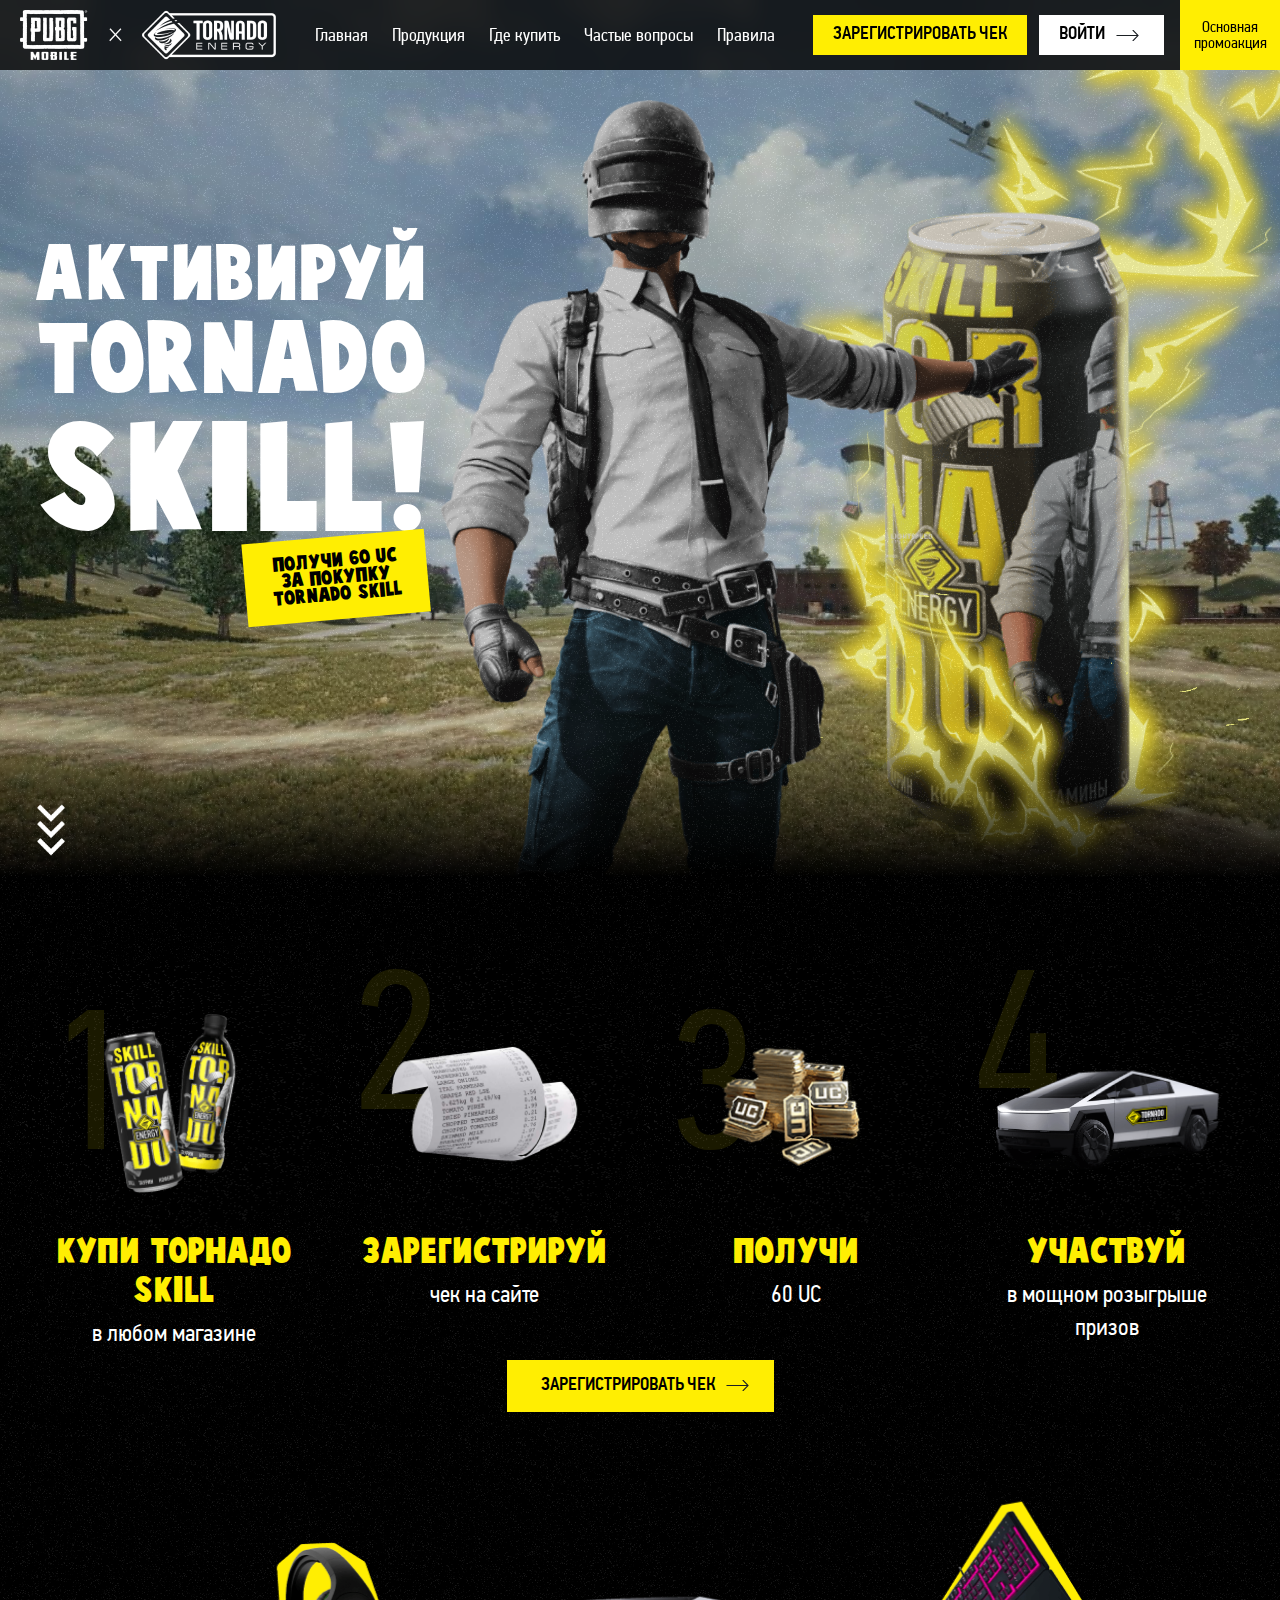
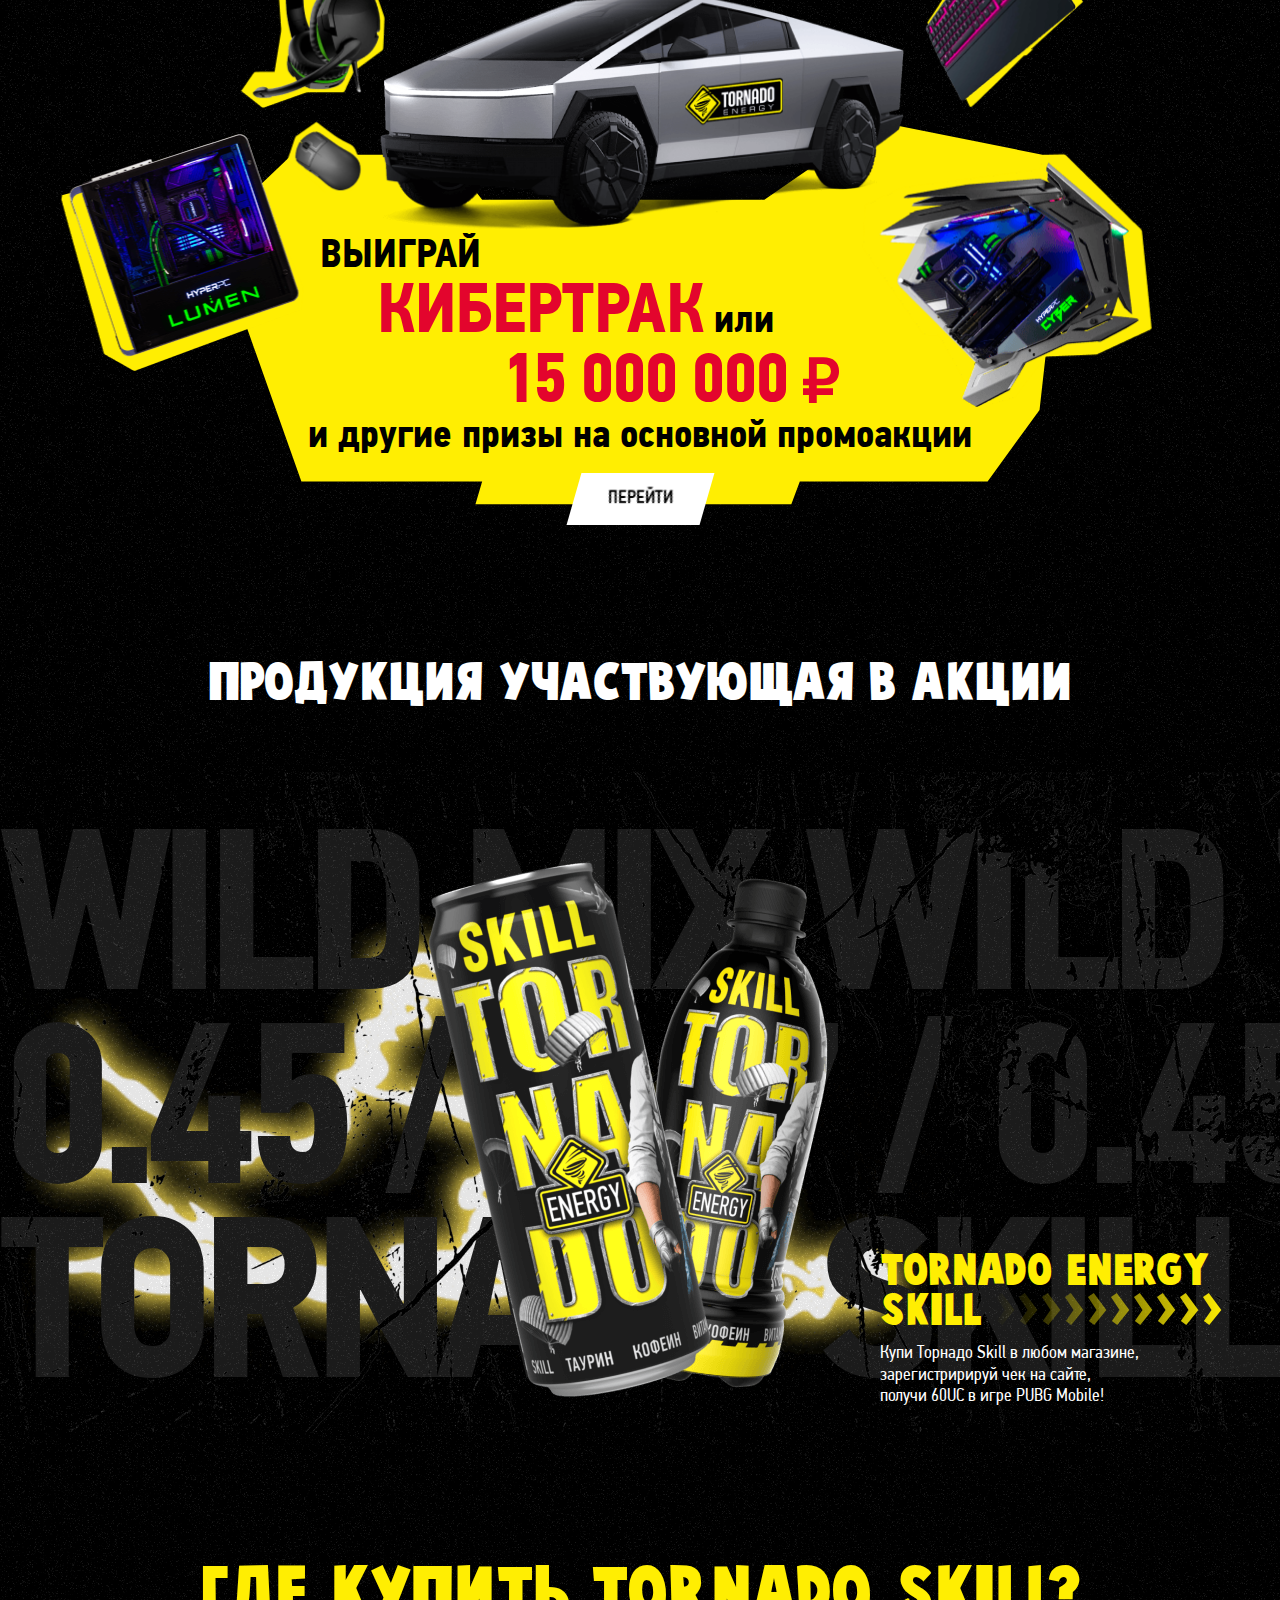
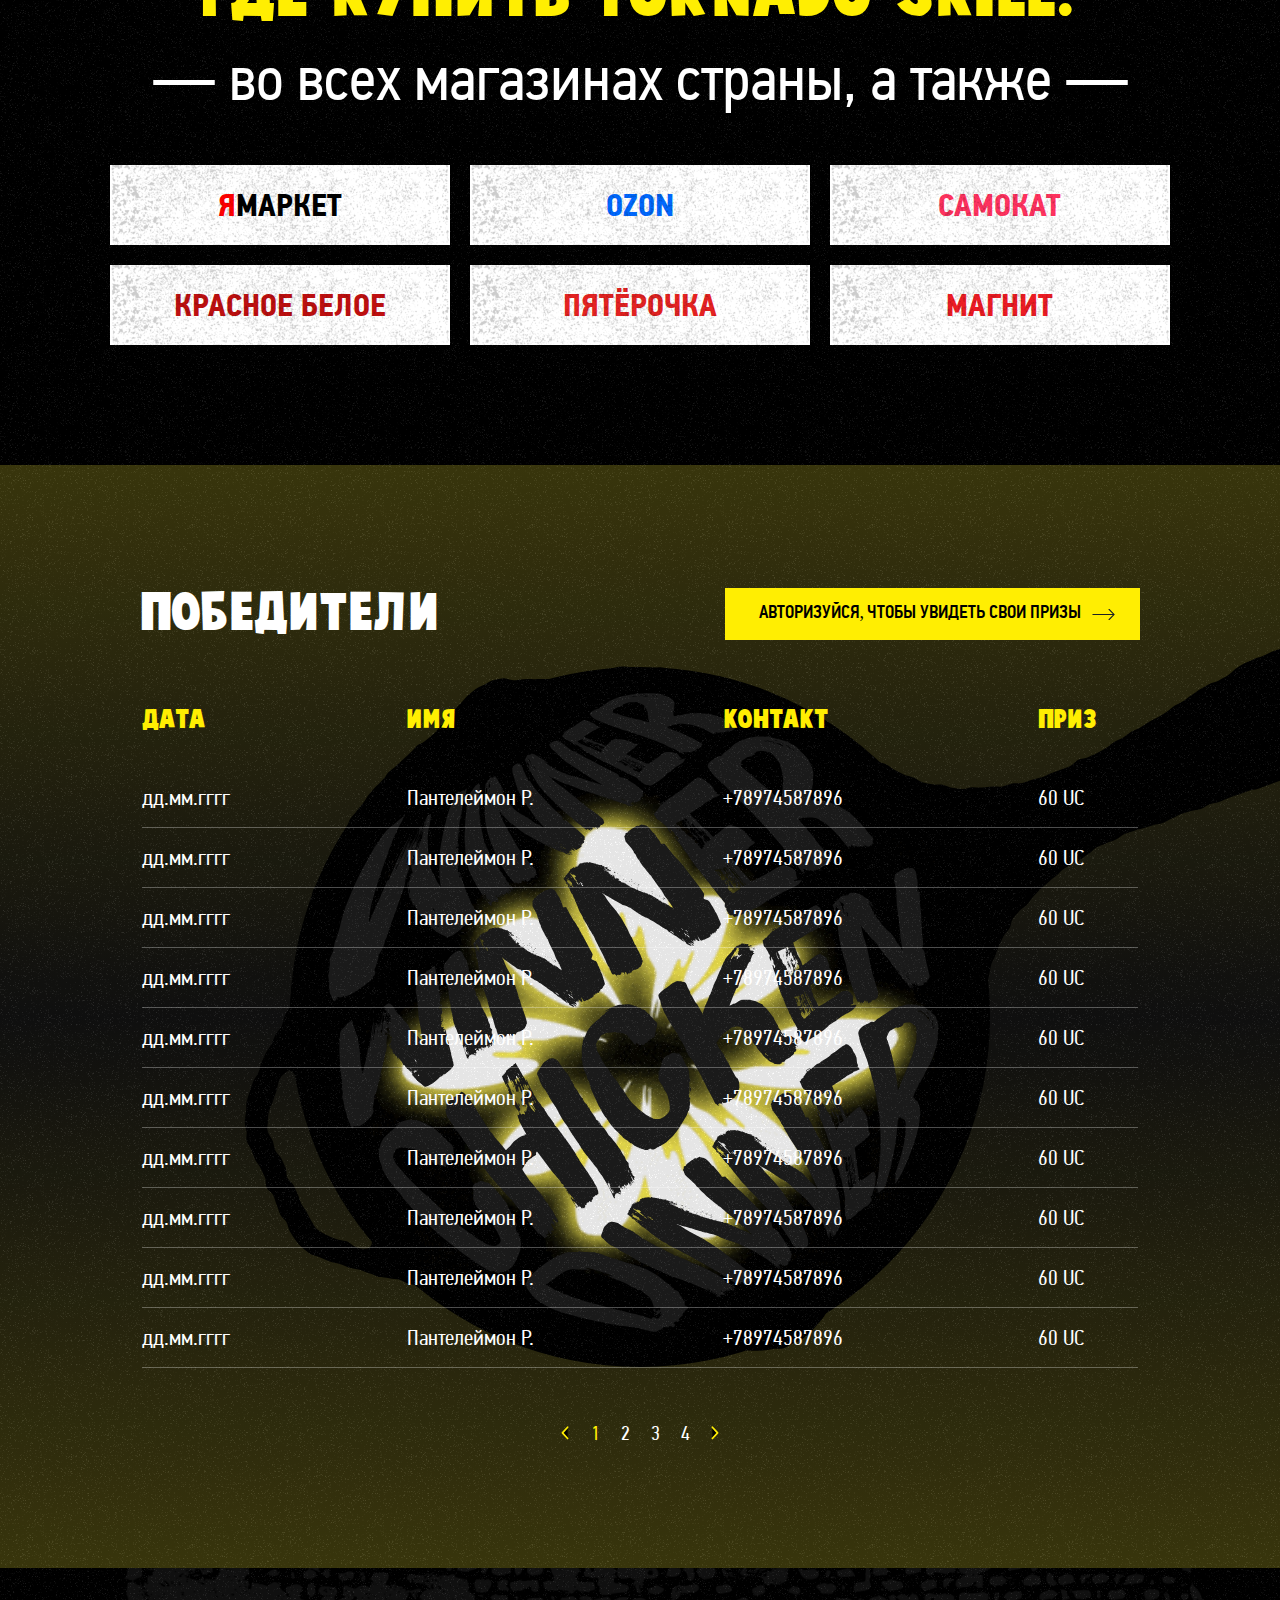
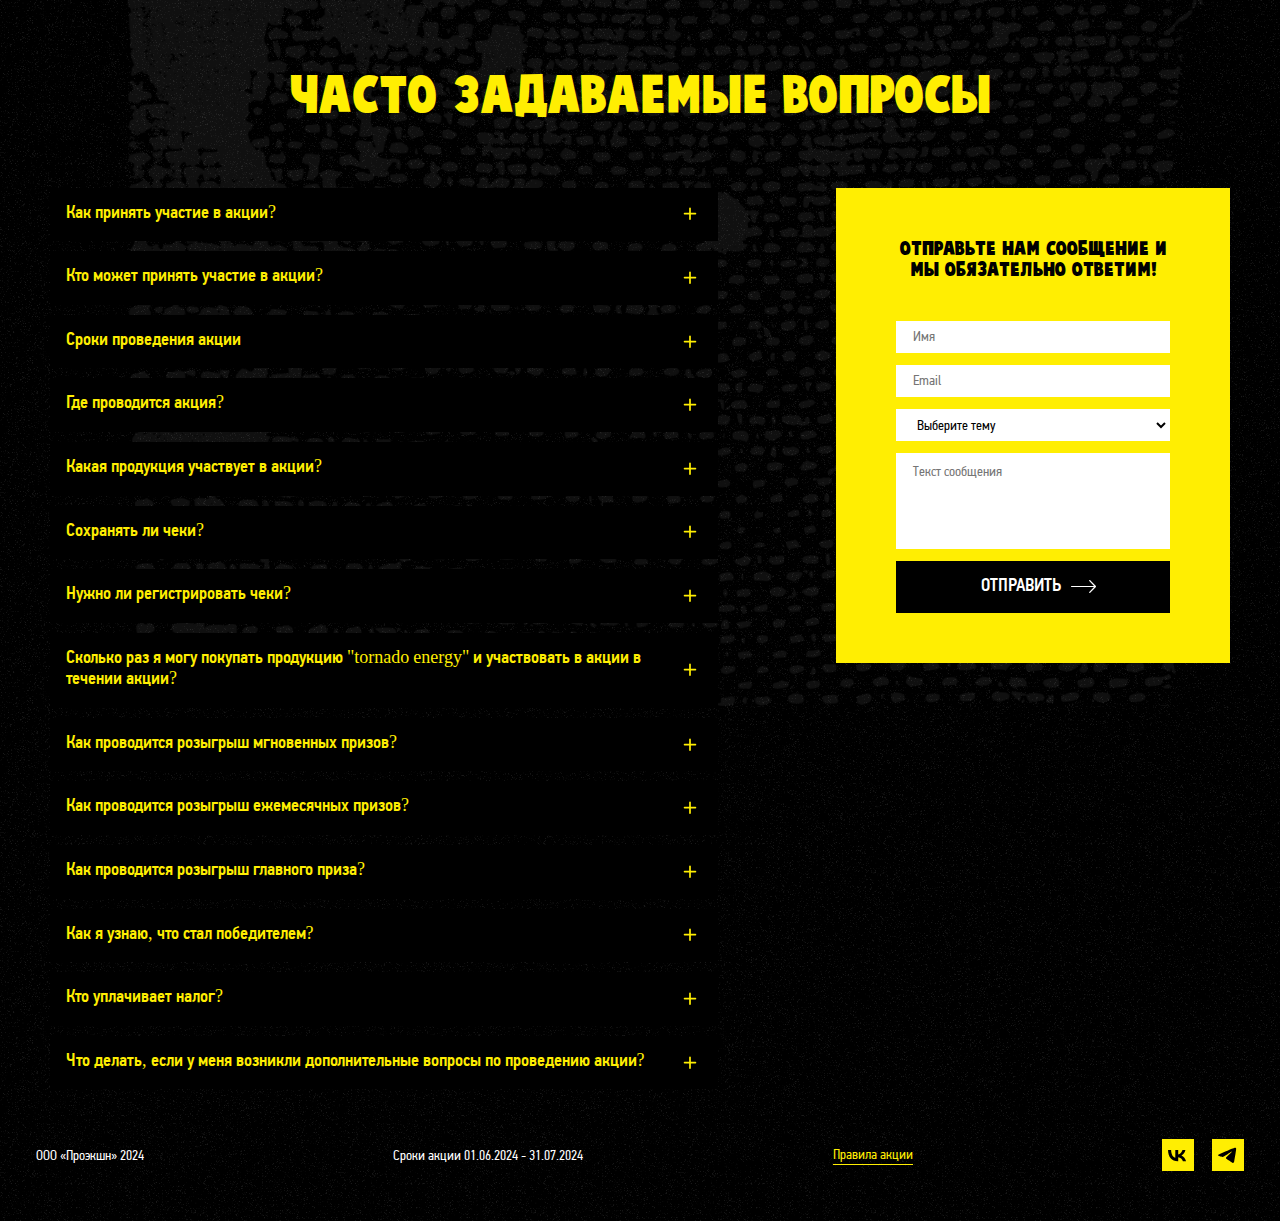
==== commit cfebfeb7: "new script" ====
--- a/index.html
+++ b/index.html
@@ -878,6 +878,6 @@
         <li><a href="https://promo.tornadoenergy.me/rules.pdf?v=1" target="_blank">Правила</a></li>
       </menu>
     </nav>
-    <script src="./assets/js/scripts.min.js" type="module"></script>
+    <script src="./assets/js/scripts.js" type="module"></script>
   </body>
 </html>
--- a/assets/css/styles.min.css
+++ b/assets/css/styles.min.css
@@ -1 +1 @@
-@font-face{font-family:"Cartoon";src:url("../fonts/cartoon.ttf") format("truetype"),url("../fonts/cartoon.woff") format("woff"),url("../fonts/cartoon.woff2") format("woff2");font-weight:normal;font-style:normal;font-display:swap}@font-face{font-family:"PF-Din";src:url("../fonts/PFDinTextCondProRegular.ttf") format("truetype"),url("../fonts/PFDinTextCondProRegular.woff") format("woff"),url("../fonts/PFDinTextCondProRegular.woff2") format("woff2");font-weight:400;font-style:normal;font-display:swap}@font-face{font-family:"PF-Din";src:url("../fonts/PFDinTextCondProBold.ttf") format("truetype"),url("../fonts/PFDinTextCondProBold.woff") format("woff"),url("../fonts/PFDinTextCondProBold.woff2") format("woff2");font-weight:700;font-style:normal;font-display:swap}@font-face{font-family:"PF-Din";src:url("../fonts/PFDinTextCondPro-Medium.woff2") format("woff2"),url("../fonts/PFDinTextCondPro-Medium.woff") format("woff"),url("../fonts/PFDinTextCondPro-Medium.ttf") format("truetype");font-weight:500;font-style:normal;font-display:swap}@-webkit-keyframes moveUpDown{0%{transform:translateY(30px) translateX(0px)}50%{transform:translateY(-30px) translateX(-20px)}100%{transform:translateY(30px) translateX(0px)}}@keyframes moveUpDown{0%{transform:translateY(30px) translateX(0px)}50%{transform:translateY(-30px) translateX(-20px)}100%{transform:translateY(30px) translateX(0px)}}@-webkit-keyframes moveLeft{0%{transform:translate(0%, 0%)}49.9999%{transform:translate(-100%, 0%)}50%{transform:translate(100%, 0%)}100%{transform:translate(0%, 0%)}}@keyframes moveLeft{0%{transform:translate(0%, 0%)}49.9999%{transform:translate(-100%, 0%)}50%{transform:translate(100%, 0%)}100%{transform:translate(0%, 0%)}}@-webkit-keyframes moveLeftCopy{0%{transform:translate(0%, 0%)}50%{transform:translate(-100%, 0%)}99.9999%{transform:translate(-200%, 0%)}100%{transform:translate(0%, 0%)}}@keyframes moveLeftCopy{0%{transform:translate(0%, 0%)}50%{transform:translate(-100%, 0%)}99.9999%{transform:translate(-200%, 0%)}100%{transform:translate(0%, 0%)}}@-webkit-keyframes moveRight{0%{transform:translate(0%, 0%)}49.9999%{transform:translate(100%, 0%)}50%{transform:translate(-100%, 0%)}100%{transform:translate(0%, 0%)}}@keyframes moveRight{0%{transform:translate(0%, 0%)}49.9999%{transform:translate(100%, 0%)}50%{transform:translate(-100%, 0%)}100%{transform:translate(0%, 0%)}}@-webkit-keyframes moveRightCopy{0%{transform:translate(-200%, 0%)}50%{transform:translate(-100%, 0%)}99.9999%{transform:translate(0%, 0%)}100%{transform:translate(0%, 0%)}}@keyframes moveRightCopy{0%{transform:translate(-200%, 0%)}50%{transform:translate(-100%, 0%)}99.9999%{transform:translate(0%, 0%)}100%{transform:translate(0%, 0%)}}:root{--color: #ffee02;--black: #000000;--white: #ffffff;--accent: #e3052d;--backdrop: rgba(0, 0, 0, 0.3)}*{box-sizing:border-box;margin:0;padding:0}html,body{display:block;width:100%;height:100%;-webkit-font-smoothing:antialiased;-moz-osx-font-smoothing:grayscale}header,footer{width:100%}img,picture{display:block;-o-object-fit:cover;object-fit:cover;max-width:100%}button{display:flex;flex-wrap:wrap;justify-content:center;align-items:center;align-content:center;outline:none;background:none;border:none;padding:0;cursor:pointer}a{display:inline-block;text-decoration:none;cursor:pointer;color:inherit}.cube:before{content:"";display:block;width:100%;padding-top:100%}input{outline:none}ul,menu,ol{list-style:none}h1,h2,h3,h4,h5,h6{display:block;font-family:"Cartoon";font-weight:normal}.titleWrapper{display:flex;flex-wrap:wrap;width:100%;gap:20px}.titleWrapper.ta--c{justify-content:center}.titleWrapper.ta--space{justify-content:space-between;align-items:center}.title{display:block;position:relative;line-height:1.2}.title.title--h1{font-size:83.74px;line-height:1.07}.title.title--h1 .tornado{font-size:111.65px}.title.title--h1 .skills{font-size:167.48px}@media screen and (max-width: 1380px){.title.title--h1{font-size:70px}.title.title--h1 .tornado{font-size:90.5px}.title.title--h1 .skills{font-size:138px}}@media screen and (max-width: 767px){.title.title--h1{font-size:45.36px}.title.title--h1 .tornado{font-size:60.48px}.title.title--h1 .skills{font-size:90.72px}}.title.title--h2{font-size:48px}@media screen and (max-width: 1279px){.title.title--h2{font-size:36px}}@media screen and (max-width: 767px){.title.title--h2{font-size:28px}}.title.title--h3{font-size:32.41px}@media screen and (max-width: 767px){.title.title--h3{line-height:30.27px}}.title.title--h4{font-size:40px;line-height:1}@media screen and (max-width: 767px){.title.title--h4{font-size:23px}}.title.title--h5,.title.title--h6{font-size:18px;line-height:1.2}.title.title--shops{font-size:64px;line-height:1}@media screen and (max-width: 1279px){.title.title--shops{font-size:46px}}@media screen and (max-width: 767px){.title.title--shops{font-size:32px}}.subtitle{width:100%}.upper{text-transform:uppercase}.ta--c{text-align:center}.rub{font-family:"San Francisco","Arial","PF-Din",sans-serif;font-weight:700}.body{position:relative;background:var(--black);color:var(--white);overflow-x:hidden;overflow-y:auto;font-family:"PF-Din";font-weight:normal}.main{display:block;position:relative;z-index:1}.header{display:block;position:fixed;width:100%;height:70px;background:rgba(0,0,0,.8);-webkit-backdrop-filter:blur(10px);backdrop-filter:blur(10px);top:0px;left:0px;z-index:10}.header .section-container{justify-content:space-between;align-content:center;align-items:center;gap:28px;padding-left:36px;max-width:1440px}@media screen and (max-width: 1380px){.header .section-container{gap:20px;padding-left:20px}}@media screen and (max-width: 1279px){.header .section-container{padding-left:34px}}@media screen and (max-width: 767px){.header .section-container{padding-left:20px}}.header .button{height:40px}@media screen and (max-width: 1380px){.header .button{padding:0px 20px}}@media screen and (max-width: 767px){.header .button{height:32px;font-size:14px;padding:0px 16px}.header .button.arrow{padding-right:16px}.header .button.arrow span{margin-bottom:-5%}}@media screen and (max-width: 1279px){.header .buttonWrapper .button:first-child{display:none}}@media screen and (max-width: 767px){.header{height:50px}}.logo{display:inline-flex;flex-wrap:nowrap;align-items:center;align-content:center;gap:20px}@media screen and (max-width: 1279px){.logo{gap:10px}.logo img{height:32px}}@media screen and (max-width: 767px){.logo svg{width:12px;height:12px}}.menu{display:inline-flex;flex-wrap:wrap;align-items:center;align-content:center;gap:24px}.menu a{font-size:18px;line-height:1.7;transition:.3s;color:var(--white)}.menu a:hover{color:var(--color)}@media screen and (max-width: 1279px){.menu{gap:16px}.menu a{font-size:14px}}.mobil-navigation{display:none}.mobil-navigation a{text-decoration:none}@media screen and (max-width: 767px){.navigation{display:none}.mobil-navigation{display:block;width:100%;height:40px;position:fixed;left:0px;bottom:0px;z-index:20;padding:0px 20px;background:var(--black)}.mobil-navigation .menu{display:inline-flex;width:100%;height:100%;flex-wrap:nowrap;justify-content:space-between;align-content:center}.mobil-navigation .menu li{display:block;height:100%;text-align:center}.mobil-navigation .menu li a{display:flex;height:100%;justify-content:center;align-items:center;align-content:center;position:relative;font-size:12px;line-height:12px;color:var(--white)}.mobil-navigation .menu li a:before{content:"";display:block;position:absolute;width:6px;height:6px;background:var(--white);top:-3px;transform:rotate(45deg);opacity:0;transition:.3s}.mobil-navigation .menu li a:hover{color:var(--color)}.mobil-navigation .menu li a:hover:before{content:"";background:var(--color);opacity:1}}.header-btn{display:inline-flex;flex-wrap:wrap;justify-content:center;align-items:center;align-content:center;color:var(--black);width:156px;padding:20px;height:70px;background:var(--color);margin-left:4px;text-align:center;font-size:20px;line-height:1}.header-btn:hover{color:var(--black)}@media screen and (max-width: 1380px){.header-btn{width:100px;font-size:16px}}@media screen and (max-width: 1279px){.header-btn{display:none}}.buttonWrapper{display:inline-flex;flex-wrap:wrap;align-items:center;align-content:center;gap:12px}.buttonWrapper.ta--c{justify-content:center}.button{display:inline-flex;position:relative;overflow:hidden;flex-wrap:wrap;justify-content:center;align-items:center;align-content:center;gap:10px;color:var(--black);background:var(--white);font-family:"PF-Din";font-size:18px;font-weight:500;padding:5px 34px;line-height:1;text-transform:uppercase;transition:.3s;height:52px;z-index:1}.button span{display:flex;position:relative;z-index:2}.button:before{content:"";display:block;position:absolute;left:0px;bottom:0px;background:var(--color);border-radius:1000px;width:140%;padding-top:100%;transform-origin:center;transform:translate(-50%, 50%) scale(0);transition:.6s;z-index:0}.button:hover{color:var(--black)}.button:hover:before{transform:translate(-20%, 50%) scale(1)}.button.button--yellow{background:var(--color)}.button.button--yellow:before{background:var(--white)}.button.button--yellow:hover{color:var(--black)}.button.button--black{background:var(--black);color:var(--white)}.button.button--black:before{content:none}.button.button--black.arrow:after{background:url(../img/svg/arrow_white.svg) no-repeat center center}.button.arrow{padding-right:24px}@media screen and (max-width: 767px){.button.arrow span{margin-bottom:-1%}}.button.arrow:after{content:"";background:url(../img/svg/arrow.svg) no-repeat center center;background-size:25px 13px;position:relative;transition:.3s;width:25px;height:100%;transform:translate(0px, 0px)}@media screen and (max-width: 767px){.button.arrow:after{width:18px;background-size:18px 12px}}.button.arrow:hover:after{transform:translate(6px, 0px)}.button.slope{transform:skewX(-16deg)}.button.slope span{transform:skewX(16deg);will-change:transform}.button.slope:before{content:"";display:block;position:absolute;left:0px;bottom:4px;background:var(--color);border-radius:0px;width:100%;height:calc(100% - 8px);padding-top:0;transform-origin:center;transform:translate(-100%, 0%) scale(1);will-change:transform;transition:.6s;z-index:1}.button.slope:hover:before{transform:translate(0%, 0%) scale(1)}.footer{display:block;width:100%;position:relative;bottom:0px;left:0px;padding:50px 0px;z-index:5}.footer p,.footer ul,.footer ol{margin:0;padding:0}.footer .section-container{display:flex;flex-wrap:wrap;gap:20px;justify-content:space-between;align-items:center;align-content:center;font-size:14px;padding:0px 36px;max-width:1440px}@media screen and (max-width: 767px){.footer .section-container{align-items:flex-start}}@media screen and (max-width: 767px){.footer{position:relative;padding:50px 20px 80px 20px;align-items:flex-end}.footer p:first-child{order:1}.footer p:nth-child(2){order:3}.footer .footerNavigation{order:2}.footer .socials{order:4}}.footerNavigation{display:inline-flex;flex-wrap:wrap;font-size:14px;gap:18px}.footerNavigation a{color:var(--color);border-bottom:1px solid var(--color)}.footerNavigation a:hover{color:var(--color)}@media screen and (max-width: 767px){.footerNavigation{width:55%;text-align:right;justify-content:flex-end;align-items:center;gap:6px;font-size:12px}}.section{display:block;position:relative;overflow-x:hidden;overflow-y:auto}.section-container{display:flex;width:100%;flex-wrap:wrap;position:relative;margin:0 auto;height:100%;z-index:1}.section-container a{text-decoration:none}.section-container h1,.section-container h2,.section-container h3,.section-container h4,.section-container h5,.section-container h6{margin:0;padding:0}@media screen and (max-width: 767px){.section-container{padding:0px 20px;max-width:480px}}@media screen and (min-width: 768px)and (max-width: 1279px){.section-container{padding:0px 36px;max-width:768px}}@media screen and (min-width: 1280px){.section-container{max-width:1180px}}.section-background{display:flex;flex-wrap:wrap;justify-content:center;align-items:center;align-content:center;position:absolute;z-index:0;left:0;top:0px;width:100%;height:100%;overflow:hidden}.section-background img,.section-background picture{position:absolute;max-height:100%;z-index:1}.section-background picture img{width:100%;height:100%}.section-background:before{z-index:2}.section-background:before,.noise:before{content:"";display:block;position:absolute;left:0px;top:0px;right:0px;bottom:0px;background:url("../img/noise.gif");background-size:340px auto;opacity:.1}.noise:before{z-index:0}.runText{width:100%;display:flex;flex-wrap:nowrap;position:relative;font-size:230px;font-weight:700;line-height:.8;letter-spacing:-0.06em;text-transform:uppercase;color:#1f1f1f}@media screen and (max-width: 767px){.runText{font-size:150px}}.runText__inner{display:inline-flex;flex-wrap:nowrap}[data-runtext=left].active .runText__inner:first-child{-webkit-animation:50s linear infinite moveLeft;animation:50s linear infinite moveLeft}[data-runtext=left].active .runText__inner:last-child{-webkit-animation:50s linear infinite moveLeftCopy;animation:50s linear infinite moveLeftCopy}[data-runtext=right].active .runText__inner:first-child{-webkit-animation:50s linear infinite moveRight;animation:50s linear infinite moveRight}[data-runtext=right].active .runText__inner:last-child{-webkit-animation:50s linear infinite moveRightCopy;animation:50s linear infinite moveRightCopy}.shops{display:flex;flex-wrap:wrap;margin:0 auto;width:100%;max-width:1060px;margin-top:55px;padding:0;gap:20px}.shops li{width:calc((100% - 40px)/3)}@media screen and (max-width: 767px){.shops{margin-top:40px}.shops li{width:calc((100% - 20px)/2)}}.schop-link{display:inline-flex;flex-wrap:wrap;justify-content:center;align-items:center;align-content:center;width:100%;height:80px;color:var(--black);background:var(--white);background-size:cover;font-size:32px;font-weight:700;line-height:1.2;text-transform:uppercase;position:relative}@media screen and (max-width: 1279px){.schop-link{font-size:26px}}@media screen and (max-width: 767px){.schop-link{padding:10px 20px;text-align:center;font-size:24px;line-height:1}}.schop-link:before{content:"";display:block;width:100%;height:100%;background:url("../img/schopBg.png") no-repeat left center;background-size:cover;position:absolute;opacity:.2}.schop-link.yamarket{color:var(--black)}.schop-link.yamarket>span{color:red}.schop-link.ozone{color:#0069ff}.schop-link.samokat{color:#ff335f}.schop-link.red_white{color:#be1010}.schop-link.peterochka{color:#e52322}.schop-link.magnit{color:#ed1c24}.winnersTable{width:100%;margin-top:48px;text-align:left;font-size:22px}@media screen and (max-width: 1279px){.winnersTable{font-size:14px}}@media screen and (max-width: 767px){.winnersTable{margin-top:30px}}.winnersTable thead tr{display:flex;justify-content:space-between;padding-bottom:20px}.winnersTable thead tr th{font-size:24px;font-family:"Cartoon";color:var(--color);font-weight:400}@media screen and (max-width: 1279px){.winnersTable thead tr{padding-bottom:0px}}@media screen and (max-width: 767px){.winnersTable thead tr{padding:0}.winnersTable thead tr th{font-size:18px;font-family:"PF-Din";font-weight:700;text-transform:capitalize}}.winnersTable tbody tr{display:flex;justify-content:space-between;border-bottom:1px solid rgba(255,255,255,.3);color:var(--white);transition:.3s}.winnersTable tbody tr:hover{border-bottom:1px solid var(--color);color:var(--color)}@media screen and (max-width: 767px){.winnersTable tbody tr{font-size:12px}}.winnersTable td,.winnersTable th{padding:15px 0px;min-width:100px}.winnersTable td:nth-child(2),.winnersTable th:nth-child(2){min-width:150px}.winnersTable td:nth-child(3),.winnersTable th:nth-child(3){min-width:150px}@media screen and (max-width: 767px){.winnersTable td:nth-child(1),.winnersTable td:nth-child(2),.winnersTable td:nth-child(3),.winnersTable td:nth-child(4),.winnersTable th:nth-child(1),.winnersTable th:nth-child(2),.winnersTable th:nth-child(3),.winnersTable th:nth-child(4){min-width:24%;width:24%}.winnersTable td:nth-child(4),.winnersTable th:nth-child(4){text-align:right}}.pagination{display:flex;justify-content:center;align-items:center;align-content:center;margin:0 auto;margin-top:48px}@media screen and (max-width: 767px){.pagination{margin-top:24px}}.pagination svg{stroke:currentColor}.pagination-btn{display:flex;justify-content:center;align-items:center;align-content:center;font-size:20px;width:30px;height:30px;color:var(--white)}.pagination-btn:hover,.pagination-btn.active,.pagination-btn.left,.pagination-btn.right{color:var(--color)}.accordeon{width:100%;position:relative;background:var(--black)}.accordeon p,.accordeon ul,.accordeon ol{margin:0;padding:0}.accordeon.active .accordeon__btn svg{fill:var(--white);transform:rotate(45deg)}.accordeon__head{padding-right:56px;position:relative;cursor:pointer;-webkit-user-select:none;-moz-user-select:none;-ms-user-select:none;user-select:none}.accordeon__head p{padding:16px;font-size:18px;font-weight:500;line-height:1.2;color:var(--color);pointer-events:none}.accordeon__btn{position:absolute;right:0px;top:0px;display:flex;width:56px;height:100%;pointer-events:none}.accordeon__btn svg{width:14px;height:14px;position:absolute;transition:.3s;transform:rotate(0deg);fill:var(--color);pointer-events:none}.accordeon__body{position:relative;overflow:hidden;height:0px;transition:.3s}.accordeon__answer{display:flex;flex-wrap:wrap;gap:14px;font-size:16px;font-weight:400;line-height:1.4;padding:16px 32px 16px 16px}.list{display:flex;flex-wrap:wrap;gap:10px}.list li{position:relative;padding-left:20px;width:100%}.list li:before{content:"";position:absolute;width:5px;height:5px;border-radius:5px;background:var(--white);left:4px;top:8px}.link{text-decoration:underline !important;transition:.3s;color:var(--white)}.link:hover{color:var(--color)}.contactForm{width:100%;max-width:394px;background:var(--color);color:var(--black);padding:50px 60px;text-align:center}.contactForm .form{margin-top:40px}@media screen and (max-width: 1279px){.contactForm{max-width:100%}.contactForm .form{max-width:375px;margin:40px auto 0px auto}.contactForm .title{max-width:375px;margin:0 auto}}@media screen and (max-width: 767px){.contactForm{padding:50px 20px}.contactForm .form{max-width:260px}}.form{display:flex;flex-wrap:wrap;gap:12px;width:100%}.form .button{width:100%}.label{display:block;width:100%}.input{display:block;width:100%;height:32px;background:var(--white);color:var(--black);border:1px solid var(--white);transition:.3s;position:relative;font-family:"PF-Din";padding:0px 16px;outline:none;transition:.3s;font-size:14px;font-weight:400;line-height:1;text-align:left;border-radius:0px}.input.input--textarea{padding:10px 16px;height:96px;resize:none}.input.red{border:1px solid red}.error{display:block;text-align:left;color:red;height:0px;position:relative;overflow:hidden;transition:.3s}.error span{display:block;font-size:12px;line-height:1.2;padding-top:4px}.socials{display:flex;flex-wrap:nowrap;gap:18px}@media screen and (max-width: 767px){.socials{width:100%;justify-content:center}}.socials a{display:flex;justify-content:center;align-items:center;align-content:center;width:32px;height:32px;background:var(--color)}.socials a svg{width:60%;height:60%}.section--hero{height:100vh;min-height:678px}@media screen and (max-width: 1279px){.section--hero{min-height:1024px}}@media screen and (max-width: 767px){.section--hero{min-height:667px}}.section--hero .section-container{align-content:center;align-items:center;padding:0px 36px;max-width:1440px}@media screen and (max-width: 1279px){.section--hero .section-container{justify-content:center;align-content:space-between;padding:120px 36px 40px 36px}}@media screen and (max-width: 767px){.section--hero .section-container{padding:80px 20px 40px 20px}}.section--hero .titleWrapper{max-width:480px}@media screen and (max-width: 1380px){.section--hero .titleWrapper{max-width:400px}}@media screen and (max-width: 1279px){.section--hero .titleWrapper{height:100%;align-content:space-between}}@media screen and (max-width: 767px){.section--hero .titleWrapper{text-align:center}}.section--hero .section-background picture.bg{width:100%;height:100%}.section--hero .section-background picture.man{width:100%;bottom:0px;height:calc(100% - 100px);transform:translate(7%, 0%)}.section--hero .section-background picture.man img{-o-object-fit:contain;object-fit:contain}@media screen and (max-width: 1279px){.section--hero .section-background picture.man{height:58%;transform:translate(-20%, 0%);left:0px}}@media screen and (max-width: 767px){.section--hero .section-background picture.man{height:61%;transform:translate(0%, 0%);left:0px}.section--hero .section-background picture.man img{width:auto}}.section--hero .section-background .tornado{display:flex;flex-wrap:wrap;justify-content:center;position:absolute;z-index:1;bottom:0px;width:100%;height:calc(100% - 70px);left:0%;transform:translate(24%, 0%)}.section--hero .section-background .tornado picture{width:100%;height:100%}.section--hero .section-background .tornado .can{height:100%;width:100%;-o-object-fit:contain;object-fit:contain;transform:translate(0%, 0%)}.section--hero .section-background .tornado .animation{height:84%;transform:translate(1.6%, 0%);bottom:4%}@media screen and (max-width: 1279px){.section--hero .section-background .tornado{height:80%;transform:translate(0%, -5%)}.section--hero .section-background .tornado .can{width:auto;right:0px}.section--hero .section-background .tornado .animation{width:auto;right:0%;transform:translate(26%, 0%)}}@media screen and (max-width: 767px){.section--hero .section-background .tornado{height:64%;transform:translate(0%, -20%)}.section--hero .section-background .tornado .animation{width:auto;right:0%;transform:translate(26%, 0%)}}.section--hero .section-background:after{content:"";position:absolute;z-index:1;width:100%;height:180px;bottom:0px;background:linear-gradient(180deg, rgba(0, 0, 0, 0) 10%, #000000 87.81%)}@media screen and (max-width: 767px){.section--hero .section-background:before{background:url("../img/noise.gif") repeat left top;background-size:180px auto;opacity:.18}}.hero-subtitle{text-align:center;background-color:var(--color);color:var(--black);font-family:Cartoon;width:226px;padding:16.32814px 26px;font-size:24px;line-height:1.07;transform:translate(114%, -50%) rotate(-5deg)}@media screen and (max-width: 1380px){.hero-subtitle{width:183px;font-size:18px;line-height:16.81px;padding:16.32814px 26px}}@media screen and (max-width: 767px){.hero-subtitle{transform:translate(85%, -90%) rotate(-5deg)}}.scrolldown{display:flex;flex-wrap:nowrap;position:absolute;left:36px;bottom:40px;width:60px;overflow:hidden}.scrolldown:before{content:"";display:block;width:100%;padding-top:305.129%}.scrolldown img{position:absolute;width:200%;max-width:200%;height:160%;max-height:160%;left:-50%;top:-34%;pointer-events:none}@media screen and (max-width: 1380px){.scrolldown{width:30px}}@media screen and (max-width: 767px){.scrolldown{width:20px;left:28px;bottom:100px}}.section--steps{padding:80px 0px}@media screen and (max-width: 767px){.section--steps{padding:40px 0px}}.section--steps .buttonWrapper{justify-content:center;width:100%;margin-top:10px}@media screen and (max-width: 1279px){.section--steps .buttonWrapper{margin-top:50px}}.section--steps .title{color:var(--color)}.section--steps .subtitle{font-size:24px;max-width:200px;z-index:2}.section--steps ul,.section--steps ol{margin:0;padding:0}.steps{display:flex;flex-wrap:wrap;width:100%;position:relative;justify-content:flex-start;align-items:flex-start;gap:40px 64px}@media screen and (max-width: 767px){.steps{justify-content:center}}.steps li{counter-increment:item;position:relative;display:flex;flex-wrap:wrap;gap:6px;width:calc((100% - 192px)/4);justify-content:center;text-align:center}@media screen and (max-width: 1279px){.steps li{width:calc((100% - 64px)/2)}}@media screen and (max-width: 767px){.steps li{width:240px;gap:10px}}.steps li .effect{position:absolute;width:125%;max-width:125%;padding-top:110%;z-index:0;top:-5%;border-radius:300px;overflow:hidden}.steps li .effect img,.steps li .effect video{position:absolute;left:0px;top:0px;width:100%;height:100%;-o-object-fit:cover;object-fit:cover;z-index:1}.steps li .effect:before{content:"";display:block;position:absolute;width:120%;height:110%;left:-10%;top:-5%;background:url("../img/noise.gif") left top;z-index:2;opacity:.1}.steps li:before{content:counter(item);position:absolute;text-align:center;left:0;top:0;transform:translate(-5%, 0%);font-size:200px;line-height:200px;color:var(--color);opacity:.1;z-index:1}@media screen and (max-width: 1279px){.steps li:before{transform:translate(-5%, 0%)}}@media screen and (max-width: 767px){.steps li:before{transform:translate(-20%, 18%)}}.steps li:nth-child(2n):before{transform:translate(-10%, -20%)}@media screen and (max-width: 767px){.steps li:nth-child(2n):before{transform:translate(-20%, 18%)}}.steps li>*{width:100%}.step-image{display:flex;flex-wrap:wrap;justify-content:center;align-items:center;align-content:center;width:100%;position:relative;z-index:2}@media screen and (max-width: 1279px){.step-image{margin-bottom:-20px}}.step-image img{position:absolute;width:100%;height:100%}.step-image:before{content:"";display:block;width:100%;padding-top:100%}.section--promo{height:auto;padding:80px 0px 50px 0px}@media screen and (max-width: 767px){.section--promo{padding:40px 0px 25px 0px}}.section--promo p{margin:0}.truck{position:absolute;width:100%;display:flex;flex-wrap:wrap;justify-content:flex-start;align-items:center;align-content:center}.truck img{position:absolute;width:100%;height:auto}.truck:after{content:"";display:block;width:100%;padding-top:100%}.truck:before{content:"";display:block;position:absolute;z-index:1;transform:translate(10.34%, 5.55%);width:48.6%;height:100%;background:url(../img/truck.gif) no-repeat left center;background-size:100% auto}.truckWrapper{display:flex;justify-content:center;align-items:center;align-content:center;width:67.758%;position:relative;margin:0px auto;overflow:hidden}.truckWrapper:after{content:"";display:block;width:100%;padding-top:45%}.truckWrapper .truck{transform:translate(0%, -5%)}.promo{display:flex;position:relative;flex-wrap:wrap;justify-content:center;align-items:center;align-content:center;color:var(--black);margin:0 auto;width:100%;max-width:856px;min-height:384px;text-align:center}.promo .buttonWrapper{width:100%;justify-content:center;margin-top:20px}@media screen and (max-width: 1279px){.promo .buttonWrapper{margin-top:10px}.promo .buttonWrapper .button{font-size:16px;height:34px;padding:0px 20px;text-transform:capitalize}}@media screen and (max-width: 1279px){.promo{margin-top:100px}}@media screen and (max-width: 767px){.promo{max-width:360px;margin-top:20px}}.promoBg{display:block;position:absolute;width:100%;height:384px;z-index:0;bottom:20px}@media screen and (max-width: 1279px){.promoBg{height:280px}}@media screen and (max-width: 767px){.promoBg{height:300px;width:108%}}.promo-title{font-family:"PF-Din";width:100%;font-weight:700;font-size:40px;line-height:1;position:relative;overflow:hidden}@media screen and (max-width: 1279px){.promo-title{font-size:28px}}@media screen and (max-width: 767px){.promo-title{font-size:16px}}.promo-title p{position:relative}.promo-title p:nth-child(1){transform:translate(-28%, 0%)}.promo-title p:nth-child(2){transform:translate(-7.5%, 0%)}.promo-title p:nth-child(3){transform:translate(3.5%, 0%)}@media screen and (max-width: 1279px){.promo-title p:nth-child(1){transform:translate(-22%, 0%)}.promo-title p:nth-child(2){transform:translate(-7.5%, 0%)}.promo-title p:nth-child(3){transform:translate(3.5%, 0%)}}@media screen and (max-width: 767px){.promo-title p:nth-child(1){transform:translate(-28%, 0%)}}.promo-title .accent{color:var(--accent);font-size:70px}.promo-title .accent.accent--spacing{letter-spacing:-2px}.promo-title .accent .rub{font-size:60px}@media screen and (max-width: 1279px){.promo-title .accent{font-size:45px}.promo-title .accent .rub{font-size:41px}}@media screen and (max-width: 767px){.promo-title .accent{font-size:30px}.promo-title .accent .rub{font-size:26px}}.promo-image{position:absolute}.promo-image.left{left:0px}.promo-image.left.top{width:16.765%;top:0px;transform:translate(20%, -18%)}.promo-image.left.middle{width:8.82111%;transform:translate(100%, -130%)}.promo-image.left.bottom{width:29.09%;transform:translate(-62%, 0%)}@media screen and (max-width: 1279px){.promo-image.left.top{transform:translate(280%, -100%)}.promo-image.left.middle{transform:translate(72%, -94%)}.promo-image.left.bottom{transform:translate(20%, -120%)}}@media screen and (max-width: 767px){.promo-image.left.top{transform:translate(280%, -20%)}.promo-image.left.middle{transform:translate(30%, -156%)}.promo-image.left.bottom{transform:translate(14%, -134%)}}.promo-image.right{right:0px}.promo-image.right.top{width:18.576%;top:0px;transform:translate(10%, -34%)}.promo-image.right.bottom{width:40.246%;transform:translate(35%, 4%)}@media screen and (max-width: 1279px){.promo-image.right.top{transform:translate(-36%, -50%)}.promo-image.right.bottom{width:30%;transform:translate(0%, 6%)}}@media screen and (max-width: 767px){.promo-image.right.top{transform:translate(-34%, 40%)}.promo-image.right.bottom{transform:translate(15%, -10%)}}.section--products{padding:80px 0px}.section--products .section-background .animation{max-height:100%;height:800px;z-index:1;transform:translate(-170px, 10px)}@media screen and (max-width: 1279px){.section--products .section-background .animation{height:600px;transform:translate(-48%, 120px)}}@media screen and (max-width: 767px){.section--products .section-background .animation{height:500px;transform:translate(0%, 0%)}}.section--products .section-background .products-bg-text{z-index:3}.section--products .section-background .crack{width:100%;height:100%;z-index:3}.section--products .section-background:before{z-index:4}@media screen and (max-width: 1279px){.section--products{padding:0px 0px 40px 0px}.section--products .section-container{justify-content:flex-end}}@media screen and (max-width: 767px){.section--products>.titleWrapper{padding:0px 20px}}.products{display:flex;justify-content:center;align-items:center;align-content:center;position:relative;z-index:2;margin-top:60px;background:var(--black)}.products .titleWrapper{position:absolute;right:0px;bottom:4%;max-width:350px;gap:10px}@media screen and (max-width: 1279px){.products .titleWrapper{position:relative;bottom:0%}}@media screen and (max-width: 767px){.products .titleWrapper{max-width:210px;margin-top:40px}}.products h3.title{color:var(--color)}.products .subtitle{font-size:18px;line-height:1.2;max-width:260px;margin:0}@media screen and (max-width: 767px){.products .subtitle{font-size:12px;max-width:170px}}.products-images{width:100%;max-width:690px;margin:0 auto;position:relative}.products-images img{position:relative;width:100%;z-index:2;transform:translateY(30px);-webkit-animation:moveUpDown 3s infinite;animation:moveUpDown 3s infinite}.products-images img:last-child{position:absolute;left:0px;top:0px;z-index:1;-webkit-animation:moveUpDown 3s infinite 1.5s;animation:moveUpDown 3s infinite 1.5s}.cool-gradient{background:linear-gradient(to right, rgba(0, 0, 0, 0), var(--color));background-clip:text;-webkit-background-clip:text;-webkit-text-fill-color:rgba(0,0,0,0)}.products-bg-text{display:flex;flex-wrap:wrap;justify-content:center;align-items:center;align-content:center;position:relative;gap:10px;width:100%}.section--shops{padding:50px 0px 120px 0px}.section--shops p{margin:0}@media screen and (max-width: 767px){.section--shops{padding:50px 0px 80px 0px}}.section--shops .title{color:var(--color)}@media screen and (max-width: 767px){.section--shops .title{max-width:330px;line-height:38.4px}}.section--shops .subtitle{font-size:64px;line-height:1}@media screen and (max-width: 1279px){.section--shops .subtitle{font-size:40px}}@media screen and (max-width: 767px){.section--shops .subtitle{font-size:32px;max-width:330px}.section--shops .subtitle span{display:none}}.section--winners{padding:120px 0px;background:#3f3b0e;background:linear-gradient(180deg, rgb(63, 59, 14) 0%, rgb(17, 17, 17) 50%, rgb(63, 59, 14) 100%)}@media screen and (max-width: 767px){.section--winners{padding:70px 0px}.section--winners .titleWrapper{justify-content:center}.section--winners .titleWrapper .button{width:100%;font-size:14px;padding:0px 10px;padding-right:10px}}.section--winners .section-container{max-width:1000px}.section--winners .section-background img.animation{width:700px;max-width:700px;height:700px;max-height:700px;border-radius:50%}.section--winners .section-background img.svg{width:auto;max-width:100%;height:100%;max-height:1000px;-o-object-fit:cover;object-fit:cover}@media screen and (max-width: 1279px){.section--winners .section-background img.animation{width:500px;max-width:500px;height:500px;max-height:500px}.section--winners .section-background img.svg{width:auto;max-width:100%;height:100%;max-height:800px}}@media screen and (max-width: 767px){.section--winners .section-background img.animation{width:350px;max-width:350px;height:350px;max-height:350px}.section--winners .section-background img.svg{width:auto;max-width:100%;height:100%;max-height:500px}}.section--faq{padding:100px 0px 0px 0px;background:url("../img/faq/faqBg.png") no-repeat center -100px;background-size:94% auto}.section--faq .titleWrapper .title{color:var(--color)}@media screen and (max-width: 767px){.section--faq .titleWrapper{padding:0px 20px}}@media screen and (max-width: 1279px){.section--faq{background:url("../img/faq/faqBg.png") repeat center center;background-size:120% auto;padding:100px 0px 0px 0px}}@media screen and (max-width: 767px){.section--faq{background:var(--black);padding:80px 0px 0px 0px}.section--faq .section-container{padding:0}}.faq-wrapper{width:100%;margin-top:62px;display:flex;flex-wrap:wrap;justify-content:space-between;align-items:flex-start}@media screen and (max-width: 1279px){.faq-wrapper{justify-content:center;margin-top:40px;gap:40px}}.faq{display:flex;width:100%;max-width:668px;flex-wrap:wrap;gap:10px}@media screen and (max-width: 1279px){.faq{max-width:100%}}+@font-face{font-family:"Cartoon";src:url("../fonts/cartoon.ttf") format("truetype"),url("../fonts/cartoon.woff") format("woff"),url("../fonts/cartoon.woff2") format("woff2");font-weight:normal;font-style:normal;font-display:swap}@font-face{font-family:"PF-Din";src:url("../fonts/PFDinTextCondProRegular.ttf") format("truetype"),url("../fonts/PFDinTextCondProRegular.woff") format("woff"),url("../fonts/PFDinTextCondProRegular.woff2") format("woff2");font-weight:400;font-style:normal;font-display:swap}@font-face{font-family:"PF-Din";src:url("../fonts/PFDinTextCondProBold.ttf") format("truetype"),url("../fonts/PFDinTextCondProBold.woff") format("woff"),url("../fonts/PFDinTextCondProBold.woff2") format("woff2");font-weight:700;font-style:normal;font-display:swap}@font-face{font-family:"PF-Din";src:url("../fonts/PFDinTextCondPro-Medium.woff2") format("woff2"),url("../fonts/PFDinTextCondPro-Medium.woff") format("woff"),url("../fonts/PFDinTextCondPro-Medium.ttf") format("truetype");font-weight:500;font-style:normal;font-display:swap}@-webkit-keyframes moveUpDown{0%{transform:translateY(30px) translateX(0px)}50%{transform:translateY(-30px) translateX(-20px)}100%{transform:translateY(30px) translateX(0px)}}@keyframes moveUpDown{0%{transform:translateY(30px) translateX(0px)}50%{transform:translateY(-30px) translateX(-20px)}100%{transform:translateY(30px) translateX(0px)}}@-webkit-keyframes moveLeft{0%{transform:translate(0%, 0%)}49.9999%{transform:translate(-100%, 0%)}50%{transform:translate(100%, 0%)}100%{transform:translate(0%, 0%)}}@keyframes moveLeft{0%{transform:translate(0%, 0%)}49.9999%{transform:translate(-100%, 0%)}50%{transform:translate(100%, 0%)}100%{transform:translate(0%, 0%)}}@-webkit-keyframes moveLeftCopy{0%{transform:translate(0%, 0%)}50%{transform:translate(-100%, 0%)}99.9999%{transform:translate(-200%, 0%)}100%{transform:translate(0%, 0%)}}@keyframes moveLeftCopy{0%{transform:translate(0%, 0%)}50%{transform:translate(-100%, 0%)}99.9999%{transform:translate(-200%, 0%)}100%{transform:translate(0%, 0%)}}@-webkit-keyframes moveRight{0%{transform:translate(0%, 0%)}49.9999%{transform:translate(100%, 0%)}50%{transform:translate(-100%, 0%)}100%{transform:translate(0%, 0%)}}@keyframes moveRight{0%{transform:translate(0%, 0%)}49.9999%{transform:translate(100%, 0%)}50%{transform:translate(-100%, 0%)}100%{transform:translate(0%, 0%)}}@-webkit-keyframes moveRightCopy{0%{transform:translate(-200%, 0%)}50%{transform:translate(-100%, 0%)}99.9999%{transform:translate(0%, 0%)}100%{transform:translate(0%, 0%)}}@keyframes moveRightCopy{0%{transform:translate(-200%, 0%)}50%{transform:translate(-100%, 0%)}99.9999%{transform:translate(0%, 0%)}100%{transform:translate(0%, 0%)}}:root{--color: #ffee02;--black: #000000;--white: #ffffff;--accent: #e3052d;--backdrop: rgba(0, 0, 0, 0.3)}*{box-sizing:border-box;margin:0;padding:0}html,body{display:block;width:100%;height:100%;-webkit-font-smoothing:antialiased;-moz-osx-font-smoothing:grayscale}header,footer{width:100%}img,picture{display:block;-o-object-fit:cover;object-fit:cover;max-width:100%}button{display:flex;flex-wrap:wrap;justify-content:center;align-items:center;align-content:center;outline:none;background:none;border:none;padding:0;cursor:pointer}a{display:inline-block;text-decoration:none;cursor:pointer;color:inherit}.cube:before{content:"";display:block;width:100%;padding-top:100%}input{outline:none}ul,menu,ol{list-style:none}h1,h2,h3,h4,h5,h6{display:block;font-family:"Cartoon";font-weight:normal}.titleWrapper{display:flex;flex-wrap:wrap;width:100%;gap:20px}.titleWrapper.ta--c{justify-content:center}.titleWrapper.ta--space{justify-content:space-between;align-items:center}.title{display:block;position:relative;line-height:1.2}.title.title--h1{font-size:83.74px;line-height:1.07}.title.title--h1 .tornado{font-size:111.65px}.title.title--h1 .skills{font-size:167.48px}@media screen and (max-width: 1380px){.title.title--h1{font-size:70px}.title.title--h1 .tornado{font-size:90.5px}.title.title--h1 .skills{font-size:138px}}@media screen and (max-width: 767px){.title.title--h1{font-size:45.36px}.title.title--h1 .tornado{font-size:60.48px}.title.title--h1 .skills{font-size:90.72px}}.title.title--h2{font-size:48px}@media screen and (max-width: 1279px){.title.title--h2{font-size:36px}}@media screen and (max-width: 767px){.title.title--h2{font-size:28px}}.title.title--h3{font-size:32.41px}@media screen and (max-width: 767px){.title.title--h3{line-height:30.27px}}.title.title--h4{font-size:40px;line-height:1}@media screen and (max-width: 767px){.title.title--h4{font-size:23px}}.title.title--h5,.title.title--h6{font-size:18px;line-height:1.2}.title.title--shops{font-size:64px;line-height:1}@media screen and (max-width: 1279px){.title.title--shops{font-size:46px}}@media screen and (max-width: 767px){.title.title--shops{font-size:32px}}.subtitle{width:100%}.upper{text-transform:uppercase}.ta--c{text-align:center}.rub{font-family:"San Francisco","Arial","PF-Din",sans-serif;font-weight:700}.body{position:relative;background:var(--black);color:var(--white);overflow-x:hidden;overflow-y:auto;font-family:"PF-Din";font-weight:normal}.main{display:block;position:relative;z-index:1}.header{display:block;position:fixed;width:100%;height:70px;background:rgba(0,0,0,.8);-webkit-backdrop-filter:blur(10px);backdrop-filter:blur(10px);top:0px;left:0px;z-index:10}.header .section-container{justify-content:space-between;align-content:center;align-items:center;gap:28px;padding-left:36px;max-width:1440px;height:100%}@media screen and (max-width: 1380px){.header .section-container{gap:20px;padding-left:20px}}@media screen and (max-width: 1279px){.header .section-container{padding-left:34px}}@media screen and (max-width: 767px){.header .section-container{padding-left:20px}}.header .button{height:40px}@media screen and (max-width: 1380px){.header .button{padding:0px 20px}}@media screen and (max-width: 767px){.header .button{height:32px;font-size:14px;padding:0px 16px}.header .button.arrow{padding-right:16px}.header .button.arrow span{margin-bottom:-5%}}@media screen and (max-width: 1279px){.header .buttonWrapper .button:first-child{display:none}}@media screen and (max-width: 767px){.header{height:50px}}.logo{display:inline-flex;flex-wrap:nowrap;align-items:center;align-content:center;gap:20px}@media screen and (max-width: 1279px){.logo{gap:10px}.logo img{height:32px}}@media screen and (max-width: 767px){.logo svg{width:12px;height:12px}}.menu{display:inline-flex;flex-wrap:wrap;align-items:center;align-content:center;gap:24px}.menu a{font-size:18px;line-height:1.7;transition:.3s;color:var(--white)}.menu a:hover{color:var(--color)}@media screen and (max-width: 1279px){.menu{gap:16px}.menu a{font-size:14px}}.mobil-navigation{display:none}.mobil-navigation a{text-decoration:none}@media screen and (max-width: 767px){.navigation{display:none}.mobil-navigation{display:block;width:100%;height:40px;position:fixed;left:0px;bottom:0px;z-index:20;padding:0px 20px;background:var(--black)}.mobil-navigation .menu{display:inline-flex;width:100%;height:100%;flex-wrap:nowrap;justify-content:space-between;align-content:center}.mobil-navigation .menu li{display:block;height:100%;text-align:center}.mobil-navigation .menu li a{display:flex;height:100%;justify-content:center;align-items:center;align-content:center;position:relative;font-size:12px;line-height:12px;color:var(--white)}.mobil-navigation .menu li a:before{content:"";display:block;position:absolute;width:6px;height:6px;background:var(--white);top:-3px;transform:rotate(45deg);opacity:0;transition:.3s}.mobil-navigation .menu li a:hover{color:var(--color)}.mobil-navigation .menu li a:hover:before{content:"";background:var(--color);opacity:1}}.header-btn{display:inline-flex;flex-wrap:wrap;justify-content:center;align-items:center;align-content:center;color:var(--black);width:156px;padding:20px;height:70px;background:var(--color);margin-left:4px;text-align:center;font-size:20px;line-height:1}.header-btn:hover{color:var(--black)}@media screen and (max-width: 1380px){.header-btn{width:100px;font-size:16px}}@media screen and (max-width: 1279px){.header-btn{display:none}}.buttonWrapper{display:inline-flex;flex-wrap:wrap;align-items:center;align-content:center;gap:12px}.buttonWrapper.ta--c{justify-content:center}.button{display:inline-flex;position:relative;overflow:hidden;flex-wrap:wrap;justify-content:center;align-items:center;align-content:center;gap:10px;color:var(--black);background:var(--white);font-family:"PF-Din";font-size:18px;font-weight:500;padding:5px 34px;line-height:1;text-transform:uppercase;transition:.3s;height:52px;z-index:1}.button span{display:flex;position:relative;z-index:2}.button:before{content:"";display:block;position:absolute;left:0px;bottom:0px;background:var(--color);border-radius:1000px;width:140%;padding-top:100%;transform-origin:center;transform:translate(-50%, 50%) scale(0);transition:.6s;z-index:0}.button:hover{color:var(--black)}.button:hover:before{transform:translate(-20%, 50%) scale(1)}.button.button--yellow{background:var(--color)}.button.button--yellow:before{background:var(--white)}.button.button--yellow:hover{color:var(--black)}.button.button--black{background:var(--black);color:var(--white)}.button.button--black:before{content:none}.button.button--black.arrow:after{background:url(../img/svg/arrow_white.svg) no-repeat center center}.button.arrow{padding-right:24px}@media screen and (max-width: 767px){.button.arrow span{margin-bottom:-1%}}.button.arrow:after{content:"";background:url(../img/svg/arrow.svg) no-repeat center center;background-size:25px 13px;position:relative;transition:.3s;width:25px;height:100%;transform:translate(0px, 0px)}@media screen and (max-width: 767px){.button.arrow:after{width:18px;background-size:18px 12px}}.button.arrow:hover:after{transform:translate(6px, 0px)}.button.slope{transform:skewX(-16deg)}.button.slope span{transform:skewX(16deg);will-change:transform}.button.slope:before{content:"";display:block;position:absolute;left:0px;bottom:4px;background:var(--color);border-radius:0px;width:100%;height:calc(100% - 8px);padding-top:0;transform-origin:center;transform:translate(-100%, 0%) scale(1);will-change:transform;transition:.6s;z-index:1}.button.slope:hover:before{transform:translate(0%, 0%) scale(1)}.footer{display:block;width:100%;position:relative;bottom:0px;left:0px;padding:50px 0px;z-index:5}.footer p,.footer ul,.footer ol{margin:0;padding:0}.footer .section-container{display:flex;flex-wrap:wrap;gap:20px;justify-content:space-between;align-items:center;align-content:center;font-size:14px;padding:0px 36px;max-width:1440px}@media screen and (max-width: 767px){.footer .section-container{align-items:flex-start}}@media screen and (max-width: 767px){.footer{position:relative;padding:50px 20px 80px 20px;align-items:flex-end}.footer p:first-child{order:1}.footer p:nth-child(2){order:3}.footer .footerNavigation{order:2}.footer .socials{order:4}}.footerNavigation{display:inline-flex;flex-wrap:wrap;font-size:14px;gap:18px}.footerNavigation a{color:var(--color);border-bottom:1px solid var(--color)}.footerNavigation a:hover{color:var(--color)}@media screen and (max-width: 767px){.footerNavigation{width:55%;text-align:right;justify-content:flex-end;align-items:center;gap:6px;font-size:12px}}.section{display:block;position:relative;overflow-x:hidden;overflow-y:auto}.section-container{display:flex;width:100%;flex-wrap:wrap;position:relative;margin:0 auto;height:auto;z-index:1}.section-container a{text-decoration:none}.section-container h1,.section-container h2,.section-container h3,.section-container h4,.section-container h5,.section-container h6{margin:0;padding:0}@media screen and (max-width: 767px){.section-container{padding:0px 20px;max-width:480px}}@media screen and (min-width: 768px)and (max-width: 1279px){.section-container{padding:0px 36px;max-width:768px}}@media screen and (min-width: 1280px){.section-container{max-width:1180px}}.section-background{display:flex;flex-wrap:wrap;justify-content:center;align-items:center;align-content:center;position:absolute;z-index:0;left:0;top:0px;width:100%;height:100%;overflow:hidden}.section-background img,.section-background picture{position:absolute;max-height:100%;z-index:1}.section-background picture img{width:100%;height:100%}.section-background:before{z-index:2}.section-background:before,.noise:before{content:"";display:block;position:absolute;left:0px;top:0px;right:0px;bottom:0px;background:url("../img/noise.gif");background-size:340px auto;opacity:.1}.noise:before{z-index:0}.runText{width:100%;display:flex;flex-wrap:nowrap;position:relative;font-size:230px;font-weight:700;line-height:.8;letter-spacing:-0.06em;text-transform:uppercase;color:#1f1f1f}@media screen and (max-width: 767px){.runText{font-size:150px}}.runText__inner{display:inline-flex;flex-wrap:nowrap}[data-runtext=left].active .runText__inner:first-child{-webkit-animation:50s linear infinite moveLeft;animation:50s linear infinite moveLeft}[data-runtext=left].active .runText__inner:last-child{-webkit-animation:50s linear infinite moveLeftCopy;animation:50s linear infinite moveLeftCopy}[data-runtext=right].active .runText__inner:first-child{-webkit-animation:50s linear infinite moveRight;animation:50s linear infinite moveRight}[data-runtext=right].active .runText__inner:last-child{-webkit-animation:50s linear infinite moveRightCopy;animation:50s linear infinite moveRightCopy}.shops{display:flex;flex-wrap:wrap;margin:0 auto;width:100%;max-width:1060px;margin-top:55px;padding:0;gap:20px}.shops li{width:calc((100% - 40px)/3)}@media screen and (max-width: 767px){.shops{margin-top:40px}.shops li{width:calc((100% - 20px)/2)}}.schop-link{display:inline-flex;flex-wrap:wrap;justify-content:center;align-items:center;align-content:center;width:100%;height:80px;color:var(--black);background:var(--white);background-size:cover;font-size:32px;font-weight:700;line-height:1.2;text-transform:uppercase;position:relative}@media screen and (max-width: 1279px){.schop-link{font-size:26px}}@media screen and (max-width: 767px){.schop-link{padding:10px 20px;text-align:center;font-size:24px;line-height:1}}.schop-link:before{content:"";display:block;width:100%;height:100%;background:url("../img/schopBg.png") no-repeat left center;background-size:cover;position:absolute;opacity:.2}.schop-link.yamarket{color:var(--black)}.schop-link.yamarket>span{color:red}.schop-link.ozone{color:#0069ff}.schop-link.samokat{color:#ff335f}.schop-link.red_white{color:#be1010}.schop-link.peterochka{color:#e52322}.schop-link.magnit{color:#ed1c24}.winnersTable{width:100%;margin-top:48px;text-align:left;font-size:22px}@media screen and (max-width: 1279px){.winnersTable{font-size:14px}}@media screen and (max-width: 767px){.winnersTable{margin-top:30px}}.winnersTable thead tr{display:flex;justify-content:space-between;padding-bottom:20px}.winnersTable thead tr th{font-size:24px;font-family:"Cartoon";color:var(--color);font-weight:400}@media screen and (max-width: 1279px){.winnersTable thead tr{padding-bottom:0px}}@media screen and (max-width: 767px){.winnersTable thead tr{padding:0}.winnersTable thead tr th{font-size:18px;font-family:"PF-Din";font-weight:700;text-transform:capitalize}}.winnersTable tbody tr{display:flex;justify-content:space-between;border-bottom:1px solid rgba(255,255,255,.3);color:var(--white);transition:.3s}.winnersTable tbody tr:hover{border-bottom:1px solid var(--color);color:var(--color)}@media screen and (max-width: 767px){.winnersTable tbody tr{font-size:12px}}.winnersTable td,.winnersTable th{padding:15px 0px;min-width:100px}.winnersTable td:nth-child(2),.winnersTable th:nth-child(2){min-width:150px}.winnersTable td:nth-child(3),.winnersTable th:nth-child(3){min-width:150px}@media screen and (max-width: 767px){.winnersTable td:nth-child(1),.winnersTable td:nth-child(2),.winnersTable td:nth-child(3),.winnersTable td:nth-child(4),.winnersTable th:nth-child(1),.winnersTable th:nth-child(2),.winnersTable th:nth-child(3),.winnersTable th:nth-child(4){min-width:24%;width:24%}.winnersTable td:nth-child(4),.winnersTable th:nth-child(4){text-align:right}}.pagination{display:flex;justify-content:center;align-items:center;align-content:center;margin:0 auto;margin-top:48px}@media screen and (max-width: 767px){.pagination{margin-top:24px}}.pagination svg{stroke:currentColor}.pagination-btn{display:flex;justify-content:center;align-items:center;align-content:center;font-size:20px;width:30px;height:30px;color:var(--white)}.pagination-btn:hover,.pagination-btn.active,.pagination-btn.left,.pagination-btn.right{color:var(--color)}.accordeon{width:100%;position:relative;background:var(--black)}.accordeon p,.accordeon ul,.accordeon ol{margin:0;padding:0}.accordeon.active .accordeon__btn svg{fill:var(--white);transform:rotate(45deg)}.accordeon__head{padding-right:56px;position:relative;cursor:pointer;-webkit-user-select:none;-moz-user-select:none;-ms-user-select:none;user-select:none}.accordeon__head p{padding:16px;font-size:18px;font-weight:500;line-height:1.2;color:var(--color);pointer-events:none}.accordeon__btn{position:absolute;right:0px;top:0px;display:flex;width:56px;height:100%;pointer-events:none}.accordeon__btn svg{width:14px;height:14px;position:absolute;transition:.3s;transform:rotate(0deg);fill:var(--color);pointer-events:none}.accordeon__body{position:relative;overflow:hidden;height:0px;transition:.3s}.accordeon__answer{display:flex;flex-wrap:wrap;gap:14px;font-size:16px;font-weight:400;line-height:1.4;padding:16px 32px 16px 16px}.list{display:flex;flex-wrap:wrap;gap:10px}.list li{position:relative;padding-left:20px;width:100%}.list li:before{content:"";position:absolute;width:5px;height:5px;border-radius:5px;background:var(--white);left:4px;top:8px}.link{text-decoration:underline !important;transition:.3s;color:var(--white)}.link:hover{color:var(--color)}.contactForm{width:100%;max-width:394px;background:var(--color);color:var(--black);padding:50px 60px;text-align:center}.contactForm .form{margin-top:40px}@media screen and (max-width: 1279px){.contactForm{max-width:100%}.contactForm .form{max-width:375px;margin:40px auto 0px auto}.contactForm .title{max-width:375px;margin:0 auto}}@media screen and (max-width: 767px){.contactForm{padding:50px 20px}.contactForm .form{max-width:260px}}.form{display:flex;flex-wrap:wrap;gap:12px;width:100%}.form .button{width:100%}.label{display:block;width:100%}.input{display:block;width:100%;height:32px;background:var(--white);color:var(--black);border:1px solid var(--white);transition:.3s;position:relative;font-family:"PF-Din";padding:0px 16px;outline:none;transition:.3s;font-size:14px;font-weight:400;line-height:1;text-align:left;border-radius:0px}.input.input--textarea{padding:10px 16px;height:96px;resize:none}.input.red{border:1px solid red}.error{display:block;text-align:left;color:red;height:0px;position:relative;overflow:hidden;transition:.3s}.error span{display:block;font-size:12px;line-height:1.2;padding-top:4px}.socials{display:flex;flex-wrap:nowrap;gap:18px}@media screen and (max-width: 767px){.socials{width:100%;justify-content:center}}.socials a{display:flex;justify-content:center;align-items:center;align-content:center;width:32px;height:32px;background:var(--color)}.socials a svg{width:60%;height:60%}.section--hero{height:100vh;min-height:678px}@media screen and (max-width: 1279px){.section--hero{min-height:1024px}}@media screen and (max-width: 767px){.section--hero{min-height:667px}}.section--hero .section-container{align-content:center;align-items:center;padding:0px 36px;max-width:1440px;height:100%}@media screen and (max-width: 1279px){.section--hero .section-container{justify-content:center;align-content:space-between;padding:120px 36px 40px 36px}}@media screen and (max-width: 767px){.section--hero .section-container{padding:80px 20px 40px 20px}}.section--hero .titleWrapper{max-width:480px}@media screen and (max-width: 1380px){.section--hero .titleWrapper{max-width:400px}}@media screen and (max-width: 1279px){.section--hero .titleWrapper{height:100%;align-content:space-between}}@media screen and (max-width: 767px){.section--hero .titleWrapper{text-align:center}}.section--hero .section-background picture.bg{width:100%;height:100%}.section--hero .section-background picture.man{width:100%;bottom:0px;height:calc(100% - 100px);transform:translate(7%, 0%)}.section--hero .section-background picture.man img{-o-object-fit:contain;object-fit:contain}@media screen and (max-width: 1279px){.section--hero .section-background picture.man{height:58%;transform:translate(-20%, 0%);left:0px}}@media screen and (max-width: 767px){.section--hero .section-background picture.man{height:61%;transform:translate(0%, 0%);left:0px}.section--hero .section-background picture.man img{width:auto}}.section--hero .section-background .tornado{display:flex;flex-wrap:wrap;justify-content:center;position:absolute;z-index:1;bottom:0px;width:100%;height:calc(100% - 70px);left:0%;transform:translate(24%, 0%)}.section--hero .section-background .tornado picture{width:100%;height:100%}.section--hero .section-background .tornado .can{height:100%;width:100%;-o-object-fit:contain;object-fit:contain;transform:translate(0%, 0%)}.section--hero .section-background .tornado .animation{height:84%;transform:translate(1.6%, 0%);bottom:4%}@media screen and (max-width: 1279px){.section--hero .section-background .tornado{height:80%;transform:translate(0%, -5%)}.section--hero .section-background .tornado .can{width:auto;right:0px}.section--hero .section-background .tornado .animation{width:auto;right:0%;transform:translate(26%, 0%)}}@media screen and (max-width: 767px){.section--hero .section-background .tornado{height:64%;transform:translate(0%, -20%)}.section--hero .section-background .tornado .animation{width:auto;right:0%;transform:translate(26%, 0%)}}.section--hero .section-background:after{content:"";position:absolute;z-index:1;width:100%;height:180px;bottom:0px;background:linear-gradient(180deg, rgba(0, 0, 0, 0) 10%, #000000 87.81%)}@media screen and (max-width: 767px){.section--hero .section-background:before{background:url("../img/noise.gif") repeat left top;background-size:180px auto;opacity:.18}}.hero-subtitle{text-align:center;background-color:var(--color);color:var(--black);font-family:Cartoon;width:226px;padding:16.32814px 26px;font-size:24px;line-height:1.07;transform:translate(114%, -50%) rotate(-5deg)}@media screen and (max-width: 1380px){.hero-subtitle{width:183px;font-size:18px;line-height:16.81px;padding:16.32814px 26px}}@media screen and (max-width: 767px){.hero-subtitle{transform:translate(85%, -90%) rotate(-5deg)}}.scrolldown{display:flex;flex-wrap:nowrap;position:absolute;left:36px;bottom:40px;width:60px;overflow:hidden}.scrolldown:before{content:"";display:block;width:100%;padding-top:305.129%}.scrolldown img{position:absolute;width:200%;max-width:200%;height:160%;max-height:160%;left:-50%;top:-34%;pointer-events:none}@media screen and (max-width: 1380px){.scrolldown{width:30px}}@media screen and (max-width: 767px){.scrolldown{width:20px;left:28px;bottom:100px}}.section--steps{padding:80px 0px}@media screen and (max-width: 767px){.section--steps{padding:40px 0px}}.section--steps .buttonWrapper{justify-content:center;width:100%;margin-top:10px}@media screen and (max-width: 1279px){.section--steps .buttonWrapper{margin-top:50px}}.section--steps .title{color:var(--color)}.section--steps .subtitle{font-size:24px;max-width:200px;z-index:2}.section--steps ul,.section--steps ol{margin:0;padding:0}.steps{display:flex;flex-wrap:wrap;width:100%;position:relative;justify-content:flex-start;align-items:flex-start;gap:40px 64px}@media screen and (max-width: 767px){.steps{justify-content:center}}.steps li{counter-increment:item;position:relative;display:flex;flex-wrap:wrap;gap:6px;width:calc((100% - 192px)/4);justify-content:center;text-align:center}@media screen and (max-width: 1279px){.steps li{width:calc((100% - 64px)/2)}}@media screen and (max-width: 767px){.steps li{width:240px;gap:10px}}.steps li .effect{position:absolute;width:125%;max-width:125%;padding-top:110%;z-index:0;top:-5%;border-radius:300px;overflow:hidden}.steps li .effect img,.steps li .effect video{position:absolute;left:0px;top:0px;width:100%;height:100%;-o-object-fit:cover;object-fit:cover;z-index:1}.steps li .effect:before{content:"";display:block;position:absolute;width:120%;height:110%;left:-10%;top:-5%;background:url("../img/noise.gif") left top;z-index:2;opacity:.1}.steps li:before{content:counter(item);position:absolute;text-align:center;left:0;top:0;transform:translate(-5%, 0%);font-size:200px;line-height:200px;color:var(--color);opacity:.1;z-index:1}@media screen and (max-width: 1279px){.steps li:before{transform:translate(-5%, 0%)}}@media screen and (max-width: 767px){.steps li:before{transform:translate(-20%, 18%)}}.steps li:nth-child(2n):before{transform:translate(-10%, -20%)}@media screen and (max-width: 767px){.steps li:nth-child(2n):before{transform:translate(-20%, 18%)}}.steps li>*{width:100%}.step-image{display:flex;flex-wrap:wrap;justify-content:center;align-items:center;align-content:center;width:100%;position:relative;z-index:2}@media screen and (max-width: 1279px){.step-image{margin-bottom:-20px}}.step-image img{position:absolute;width:100%;height:100%}.step-image:before{content:"";display:block;width:100%;padding-top:100%}.section--promo{height:auto;padding:80px 0px 50px 0px}@media screen and (max-width: 767px){.section--promo{padding:40px 0px 25px 0px}}.section--promo p{margin:0}.truck{position:absolute;width:100%;display:flex;flex-wrap:wrap;justify-content:flex-start;align-items:center;align-content:center}.truck img{position:absolute;width:100%;height:auto}.truck:after{content:"";display:block;width:100%;padding-top:100%}.truck:before{content:"";display:block;position:absolute;z-index:1;transform:translate(10.34%, 5.55%);width:48.6%;height:100%;background:url(../img/truck.gif) no-repeat left center;background-size:100% auto}.truckWrapper{display:flex;justify-content:center;align-items:center;align-content:center;width:67.758%;position:relative;margin:0px auto;overflow:hidden}.truckWrapper:after{content:"";display:block;width:100%;padding-top:45%}.truckWrapper .truck{transform:translate(0%, -5%)}.promo{display:flex;position:relative;flex-wrap:wrap;justify-content:center;align-items:center;align-content:center;color:var(--black);margin:0 auto;width:100%;max-width:856px;min-height:384px;text-align:center}.promo .buttonWrapper{width:100%;justify-content:center;margin-top:20px}@media screen and (max-width: 1279px){.promo .buttonWrapper{margin-top:10px}.promo .buttonWrapper .button{font-size:16px;height:34px;padding:0px 20px;text-transform:capitalize}}@media screen and (max-width: 1279px){.promo{margin-top:100px}}@media screen and (max-width: 767px){.promo{max-width:360px;margin-top:20px}}.promoBg{display:block;position:absolute;width:100%;height:384px;z-index:0;bottom:20px}@media screen and (max-width: 1279px){.promoBg{height:280px}}@media screen and (max-width: 767px){.promoBg{height:300px;width:108%}}.promo-title{font-family:"PF-Din";width:100%;font-weight:700;font-size:40px;line-height:1;position:relative;overflow:hidden}@media screen and (max-width: 1279px){.promo-title{font-size:28px}}@media screen and (max-width: 767px){.promo-title{font-size:16px}}.promo-title p{position:relative}.promo-title p:nth-child(1){transform:translate(-28%, 0%)}.promo-title p:nth-child(2){transform:translate(-7.5%, 0%)}.promo-title p:nth-child(3){transform:translate(3.5%, 0%)}@media screen and (max-width: 1279px){.promo-title p:nth-child(1){transform:translate(-22%, 0%)}.promo-title p:nth-child(2){transform:translate(-7.5%, 0%)}.promo-title p:nth-child(3){transform:translate(3.5%, 0%)}}@media screen and (max-width: 767px){.promo-title p:nth-child(1){transform:translate(-28%, 0%)}}.promo-title .accent{color:var(--accent);font-size:70px}.promo-title .accent.accent--spacing{letter-spacing:-2px}.promo-title .accent .rub{font-size:60px}@media screen and (max-width: 1279px){.promo-title .accent{font-size:45px}.promo-title .accent .rub{font-size:41px}}@media screen and (max-width: 767px){.promo-title .accent{font-size:30px}.promo-title .accent .rub{font-size:26px}}.promo-image{position:absolute}.promo-image.left{left:0px}.promo-image.left.top{width:16.765%;top:0px;transform:translate(20%, -18%)}.promo-image.left.middle{width:8.82111%;transform:translate(100%, -130%)}.promo-image.left.bottom{width:29.09%;transform:translate(-62%, 0%)}@media screen and (max-width: 1279px){.promo-image.left.top{transform:translate(280%, -100%)}.promo-image.left.middle{transform:translate(72%, -94%)}.promo-image.left.bottom{transform:translate(20%, -120%)}}@media screen and (max-width: 767px){.promo-image.left.top{transform:translate(280%, -20%)}.promo-image.left.middle{transform:translate(30%, -156%)}.promo-image.left.bottom{transform:translate(14%, -134%)}}.promo-image.right{right:0px}.promo-image.right.top{width:18.576%;top:0px;transform:translate(10%, -34%)}.promo-image.right.bottom{width:40.246%;transform:translate(35%, 4%)}@media screen and (max-width: 1279px){.promo-image.right.top{transform:translate(-36%, -50%)}.promo-image.right.bottom{width:30%;transform:translate(0%, 6%)}}@media screen and (max-width: 767px){.promo-image.right.top{transform:translate(-34%, 40%)}.promo-image.right.bottom{transform:translate(15%, -10%)}}.section--products{padding:80px 0px}.section--products .section-background .animation{max-height:100%;height:800px;z-index:1;transform:translate(-170px, 10px)}@media screen and (max-width: 1279px){.section--products .section-background .animation{height:600px;transform:translate(-48%, 120px)}}@media screen and (max-width: 767px){.section--products .section-background .animation{height:500px;transform:translate(0%, 0%)}}.section--products .section-background .products-bg-text{z-index:3}.section--products .section-background .crack{width:100%;height:100%;z-index:3}.section--products .section-background:before{z-index:4}@media screen and (max-width: 1279px){.section--products{padding:0px 0px 40px 0px}.section--products .section-container{justify-content:flex-end}}@media screen and (max-width: 767px){.section--products>.titleWrapper{padding:0px 20px}}.products{display:flex;justify-content:center;align-items:center;align-content:center;position:relative;z-index:2;margin-top:60px;background:var(--black)}.products .titleWrapper{position:absolute;right:0px;bottom:4%;max-width:350px;gap:10px}@media screen and (max-width: 1279px){.products .titleWrapper{position:relative;bottom:0%}}@media screen and (max-width: 767px){.products .titleWrapper{max-width:210px;margin-top:40px}}.products h3.title{color:var(--color)}.products .subtitle{font-size:18px;line-height:1.2;max-width:260px;margin:0}@media screen and (max-width: 767px){.products .subtitle{font-size:12px;max-width:170px}}.products-images{width:100%;max-width:690px;margin:0 auto;position:relative}.products-images img{position:relative;width:100%;z-index:2;transform:translateY(30px);-webkit-animation:moveUpDown 3s infinite;animation:moveUpDown 3s infinite}.products-images img:last-child{position:absolute;left:0px;top:0px;z-index:1;-webkit-animation:moveUpDown 3s infinite 1.5s;animation:moveUpDown 3s infinite 1.5s}.cool-gradient{background:linear-gradient(to right, rgba(0, 0, 0, 0), var(--color));background-clip:text;-webkit-background-clip:text;-webkit-text-fill-color:rgba(0,0,0,0)}.products-bg-text{display:flex;flex-wrap:wrap;justify-content:center;align-items:center;align-content:center;position:relative;gap:10px;width:100%}.section--shops{padding:50px 0px 120px 0px}.section--shops p{margin:0}@media screen and (max-width: 767px){.section--shops{padding:50px 0px 80px 0px}}.section--shops .title{color:var(--color)}@media screen and (max-width: 767px){.section--shops .title{max-width:330px;line-height:38.4px}}.section--shops .subtitle{font-size:64px;line-height:1}@media screen and (max-width: 1279px){.section--shops .subtitle{font-size:40px}}@media screen and (max-width: 767px){.section--shops .subtitle{font-size:32px;max-width:330px}.section--shops .subtitle span{display:none}}.section--winners{padding:120px 0px;background:#3f3b0e;background:linear-gradient(180deg, rgb(63, 59, 14) 0%, rgb(17, 17, 17) 50%, rgb(63, 59, 14) 100%)}@media screen and (max-width: 767px){.section--winners{padding:70px 0px}.section--winners .titleWrapper{justify-content:center}.section--winners .titleWrapper .button{width:100%;font-size:14px;padding:0px 10px;padding-right:10px}}.section--winners .section-container{max-width:1000px}.section--winners .section-background img.animation{width:700px;max-width:700px;height:700px;max-height:700px;border-radius:50%}.section--winners .section-background img.svg{width:auto;max-width:100%;height:100%;max-height:1000px;-o-object-fit:cover;object-fit:cover}@media screen and (max-width: 1279px){.section--winners .section-background img.animation{width:500px;max-width:500px;height:500px;max-height:500px}.section--winners .section-background img.svg{width:auto;max-width:100%;height:100%;max-height:800px}}@media screen and (max-width: 767px){.section--winners .section-background img.animation{width:350px;max-width:350px;height:350px;max-height:350px}.section--winners .section-background img.svg{width:auto;max-width:100%;height:100%;max-height:500px}}.section--faq{padding:100px 0px 0px 0px;background:url("../img/faq/faqBg.png") no-repeat center -100px;background-size:94% auto}.section--faq .titleWrapper .title{color:var(--color)}@media screen and (max-width: 767px){.section--faq .titleWrapper{padding:0px 20px}}@media screen and (max-width: 1279px){.section--faq{background:url("../img/faq/faqBg.png") repeat center center;background-size:120% auto;padding:100px 0px 0px 0px}}@media screen and (max-width: 767px){.section--faq{background:var(--black);padding:80px 0px 0px 0px}.section--faq .section-container{padding:0}}.faq-wrapper{width:100%;margin-top:62px;display:flex;flex-wrap:wrap;justify-content:space-between;align-items:flex-start}@media screen and (max-width: 1279px){.faq-wrapper{justify-content:center;margin-top:40px;gap:40px}}.faq{display:flex;width:100%;max-width:668px;flex-wrap:wrap;gap:10px}@media screen and (max-width: 1279px){.faq{max-width:100%}}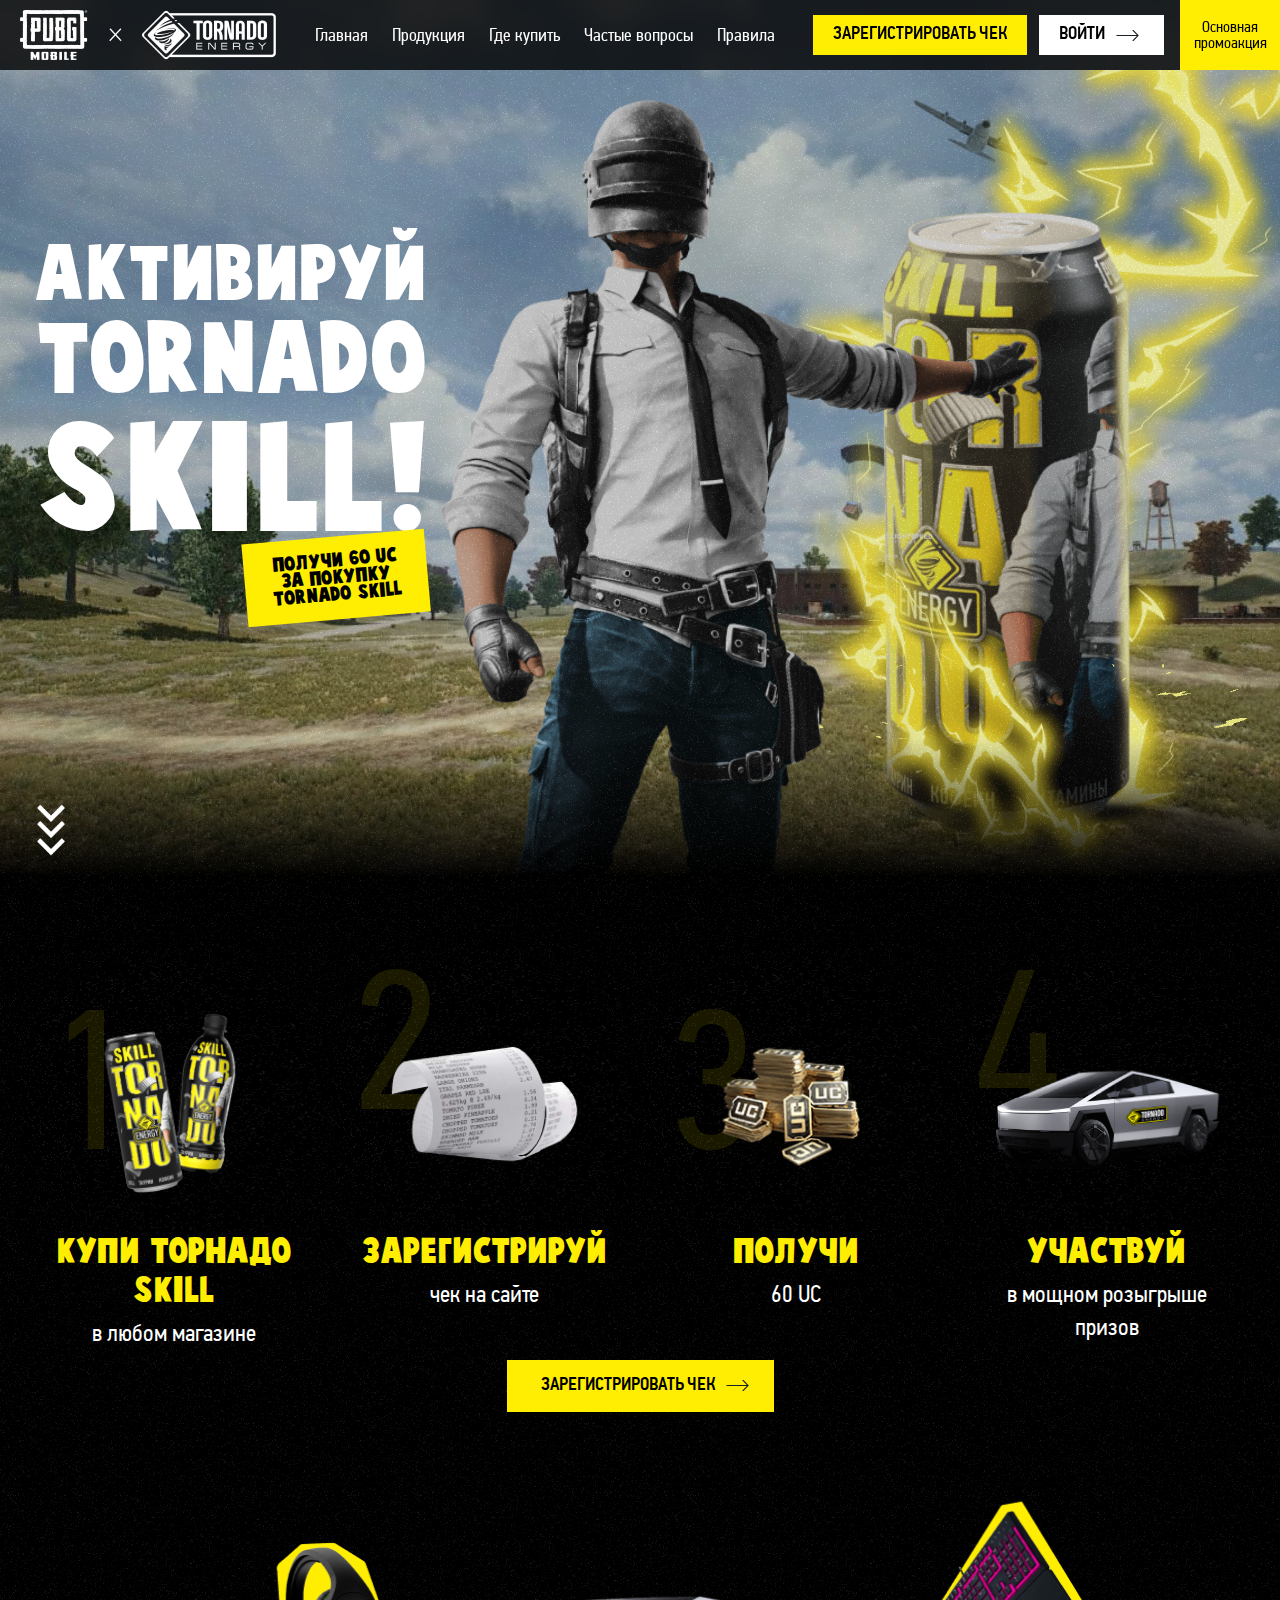
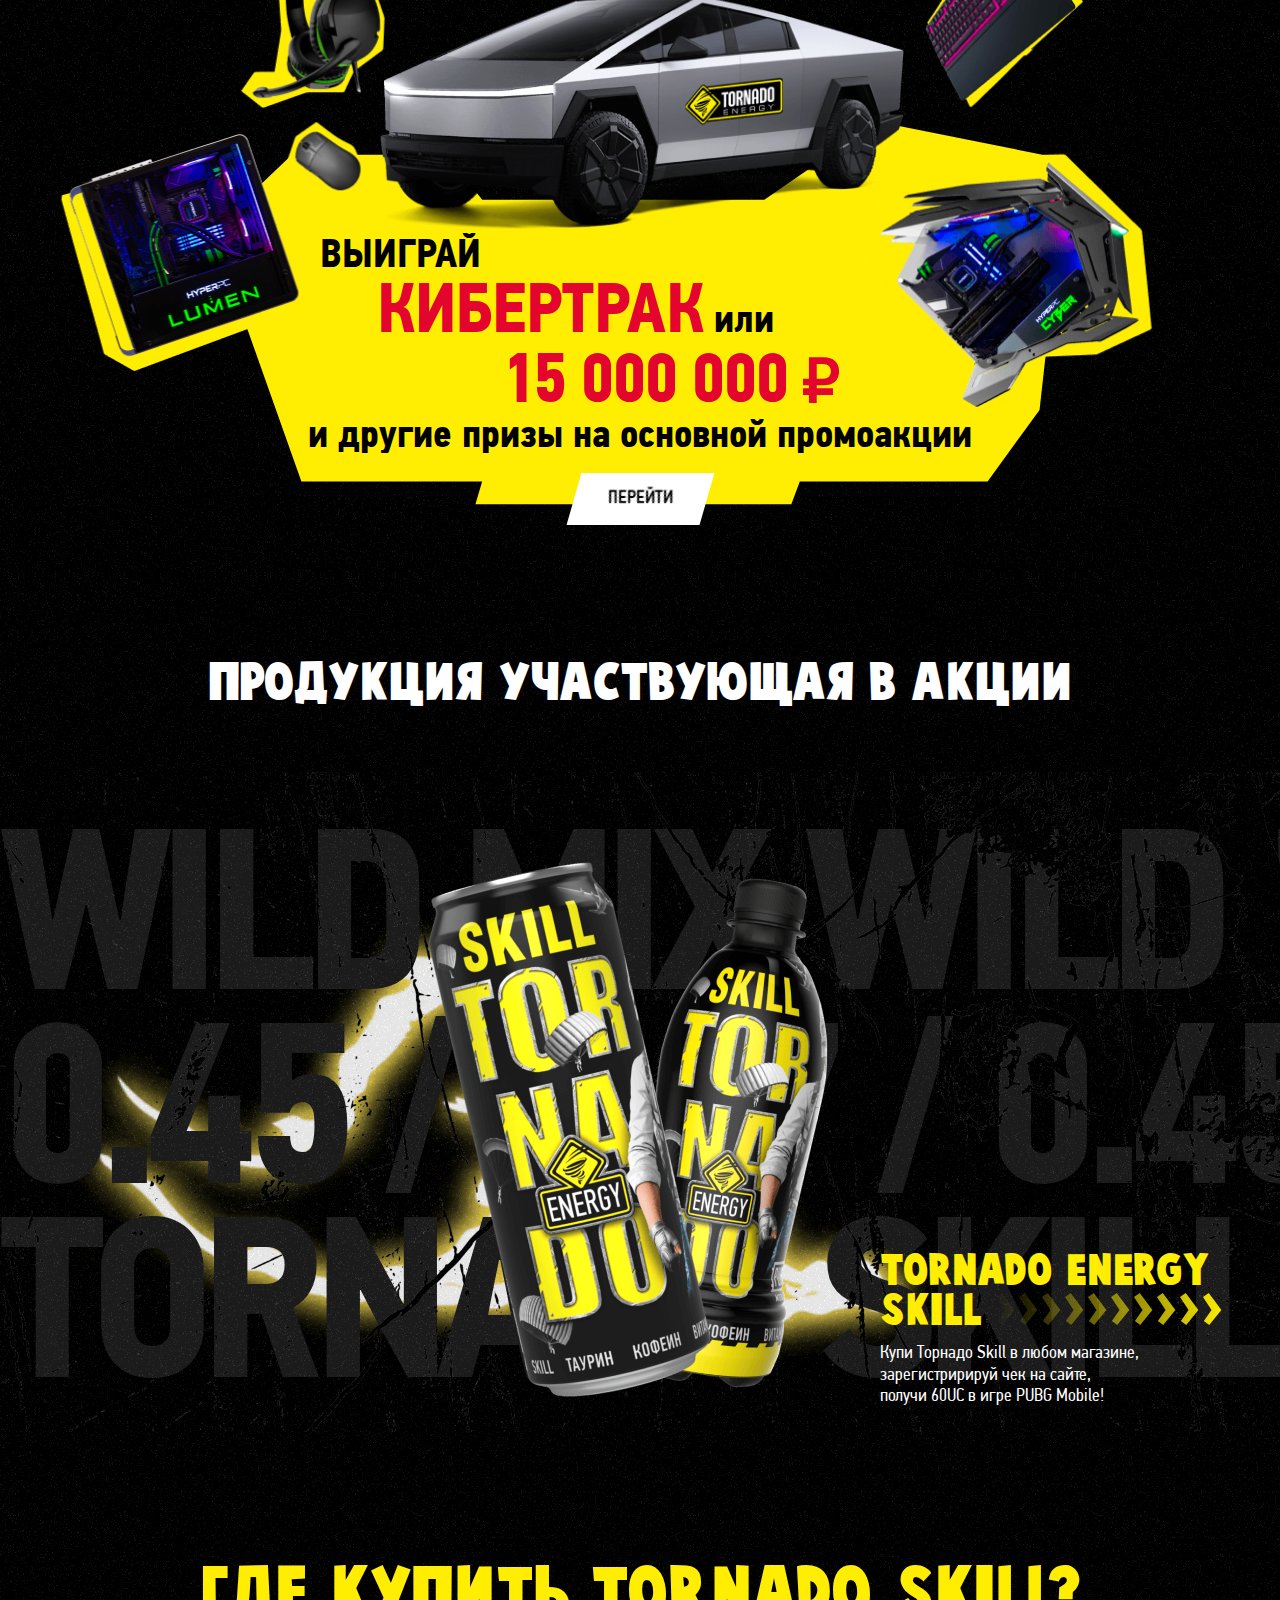
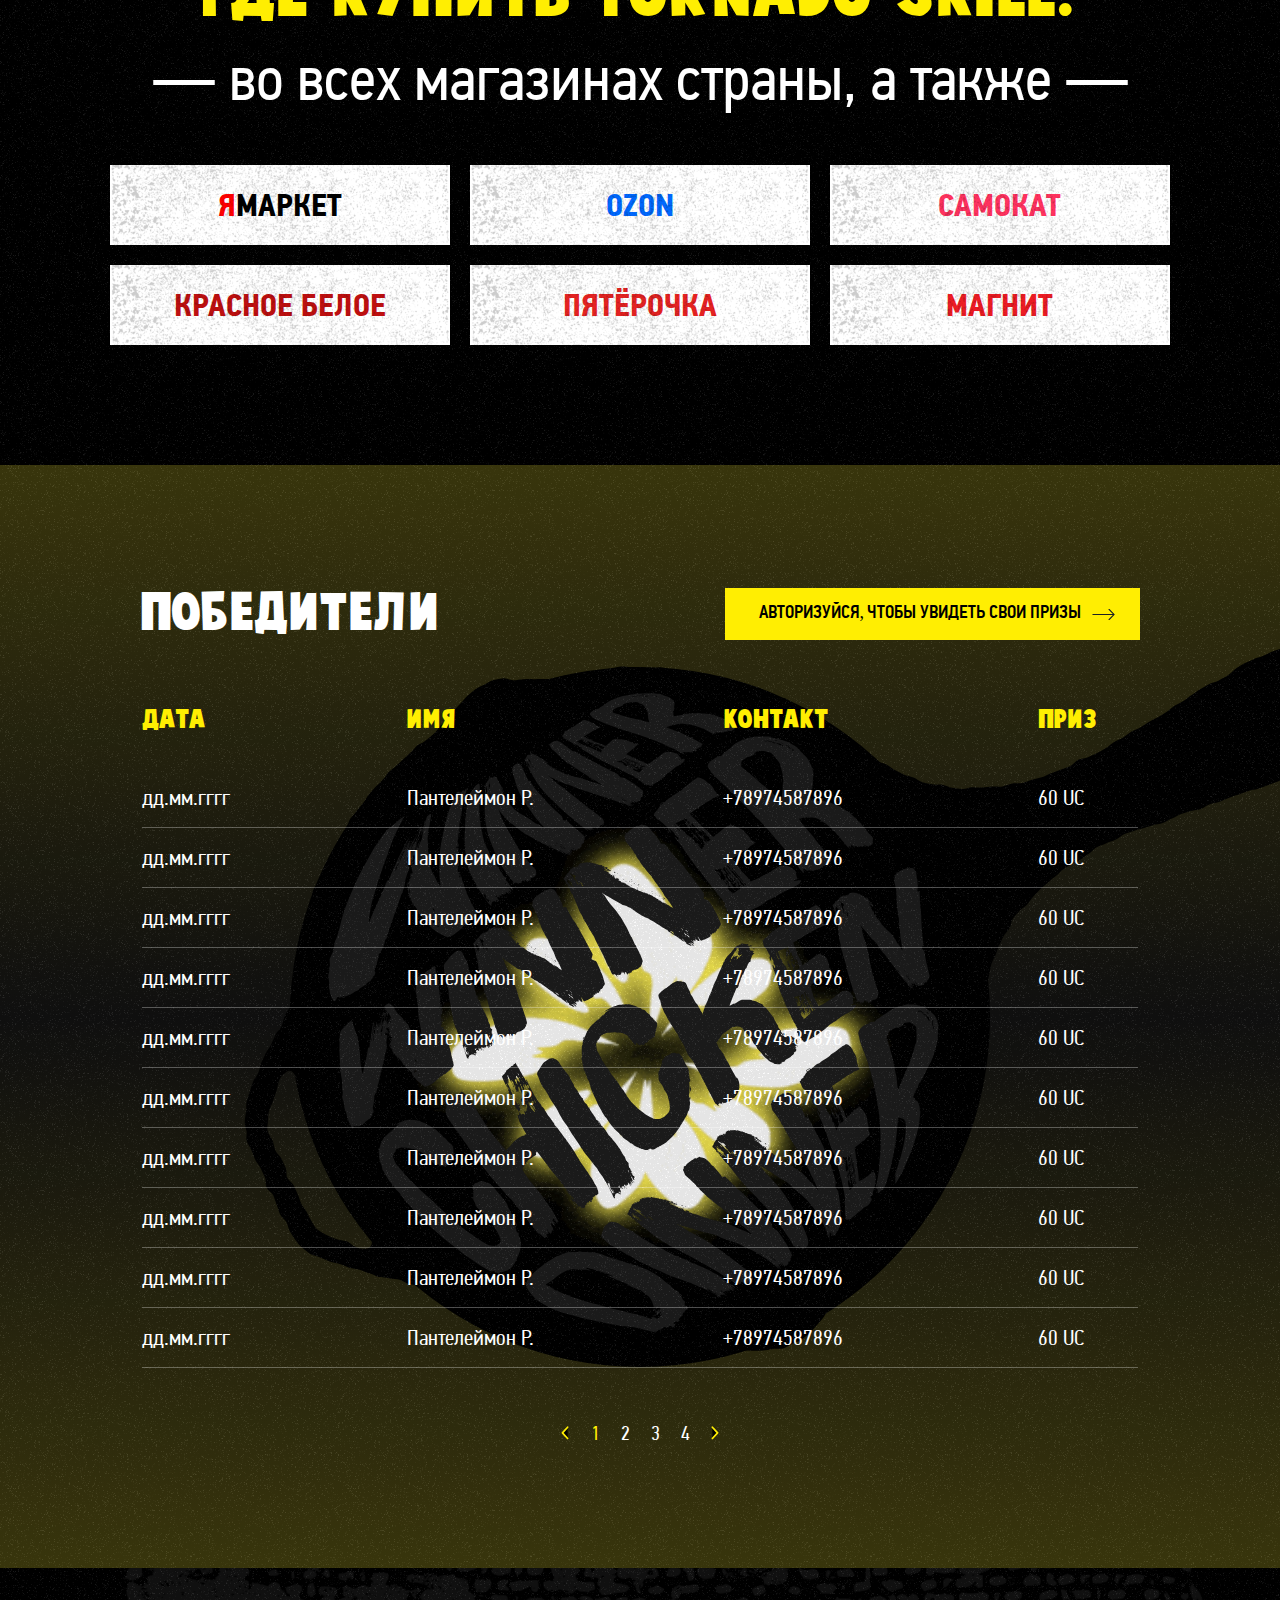
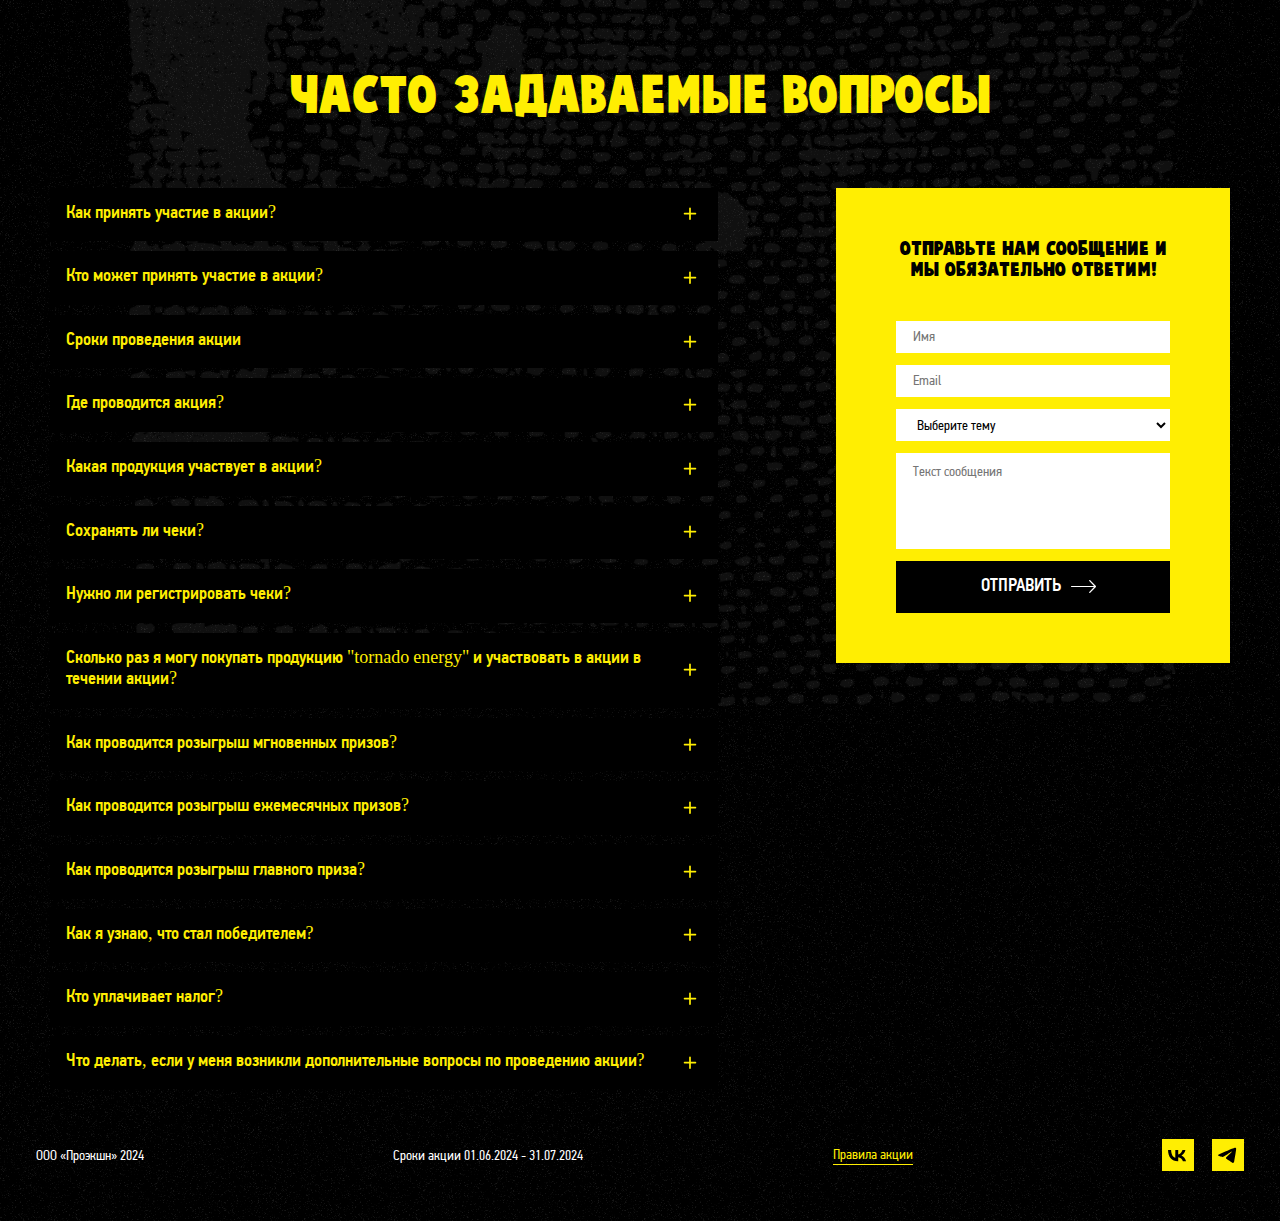
==== commit eb39b5ae: "scripts fix" ====
--- a/index.html
+++ b/index.html
@@ -878,6 +878,6 @@
         <li><a href="https://promo.tornadoenergy.me/rules.pdf?v=1" target="_blank">Правила</a></li>
       </menu>
     </nav>
-    <script src="./assets/js/scripts.js" type="module"></script>
+    <script src="./assets/js/scripts.js"></script>
   </body>
 </html>
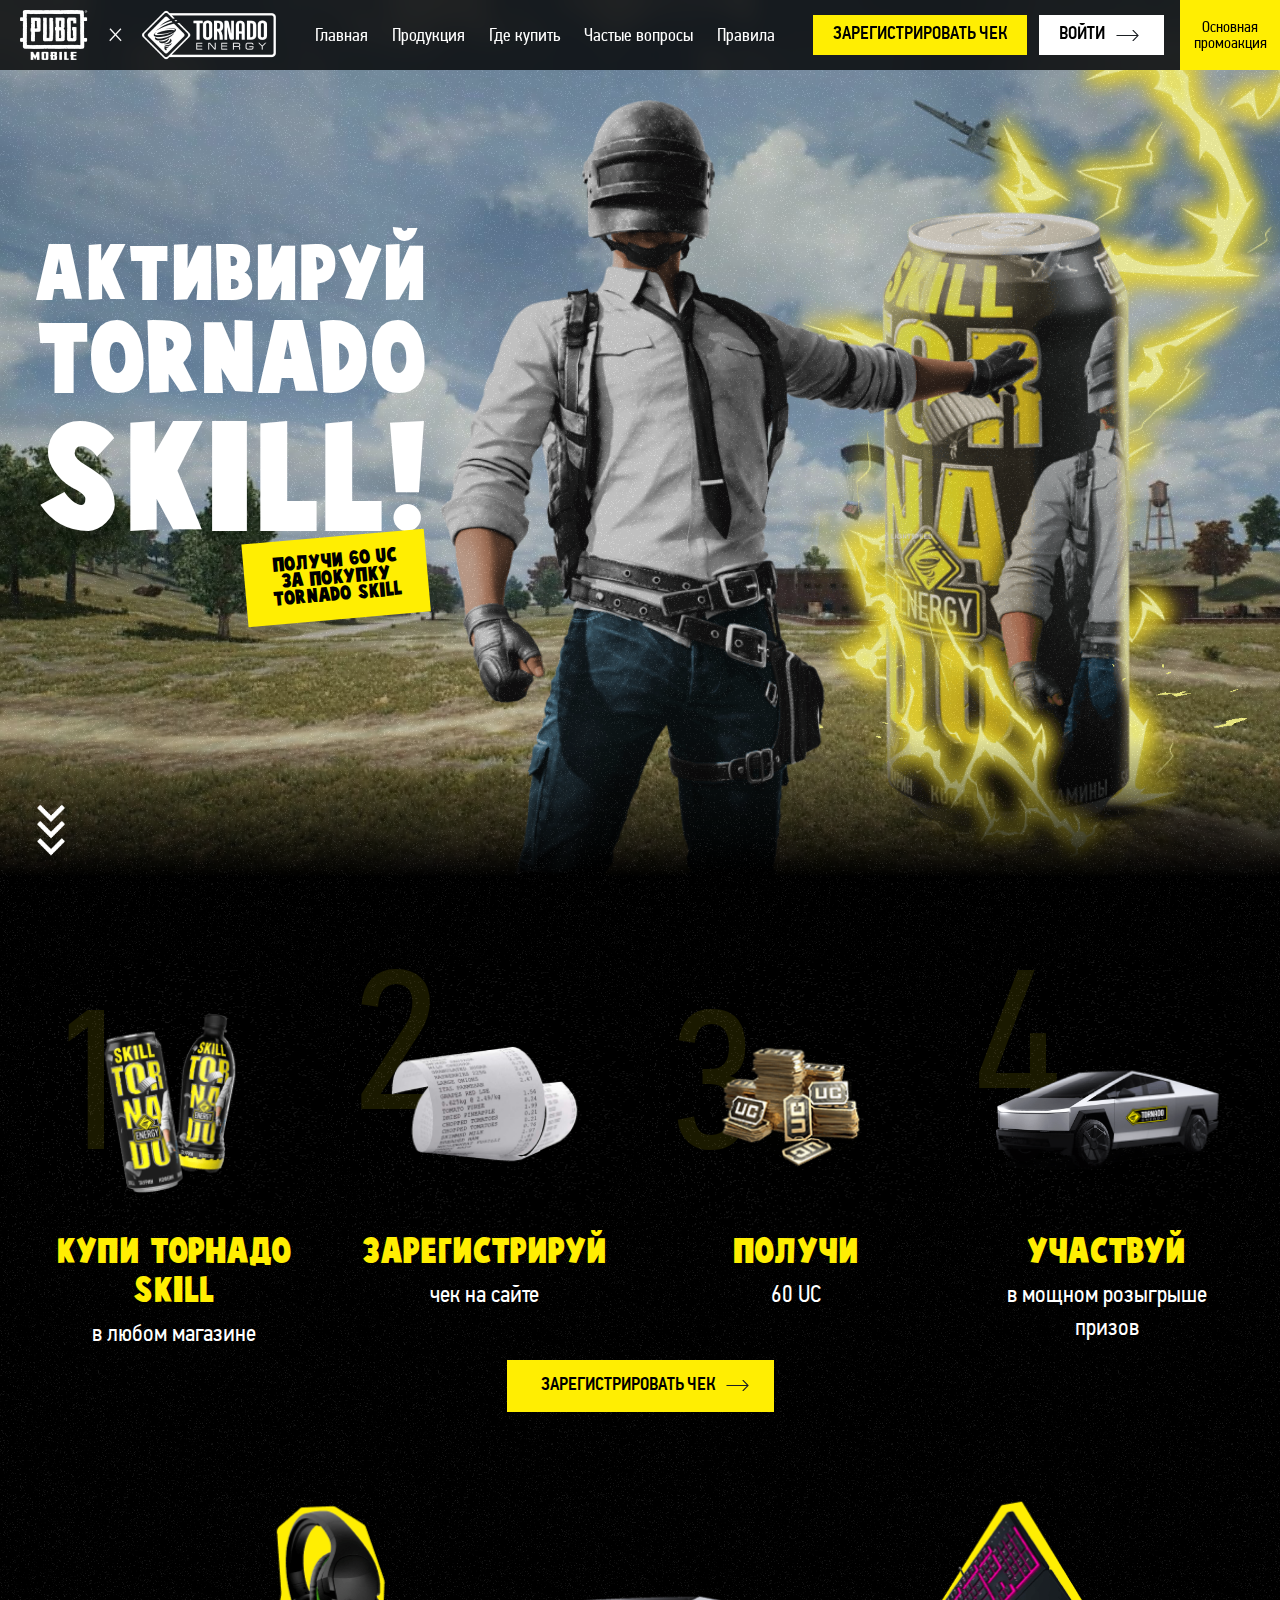
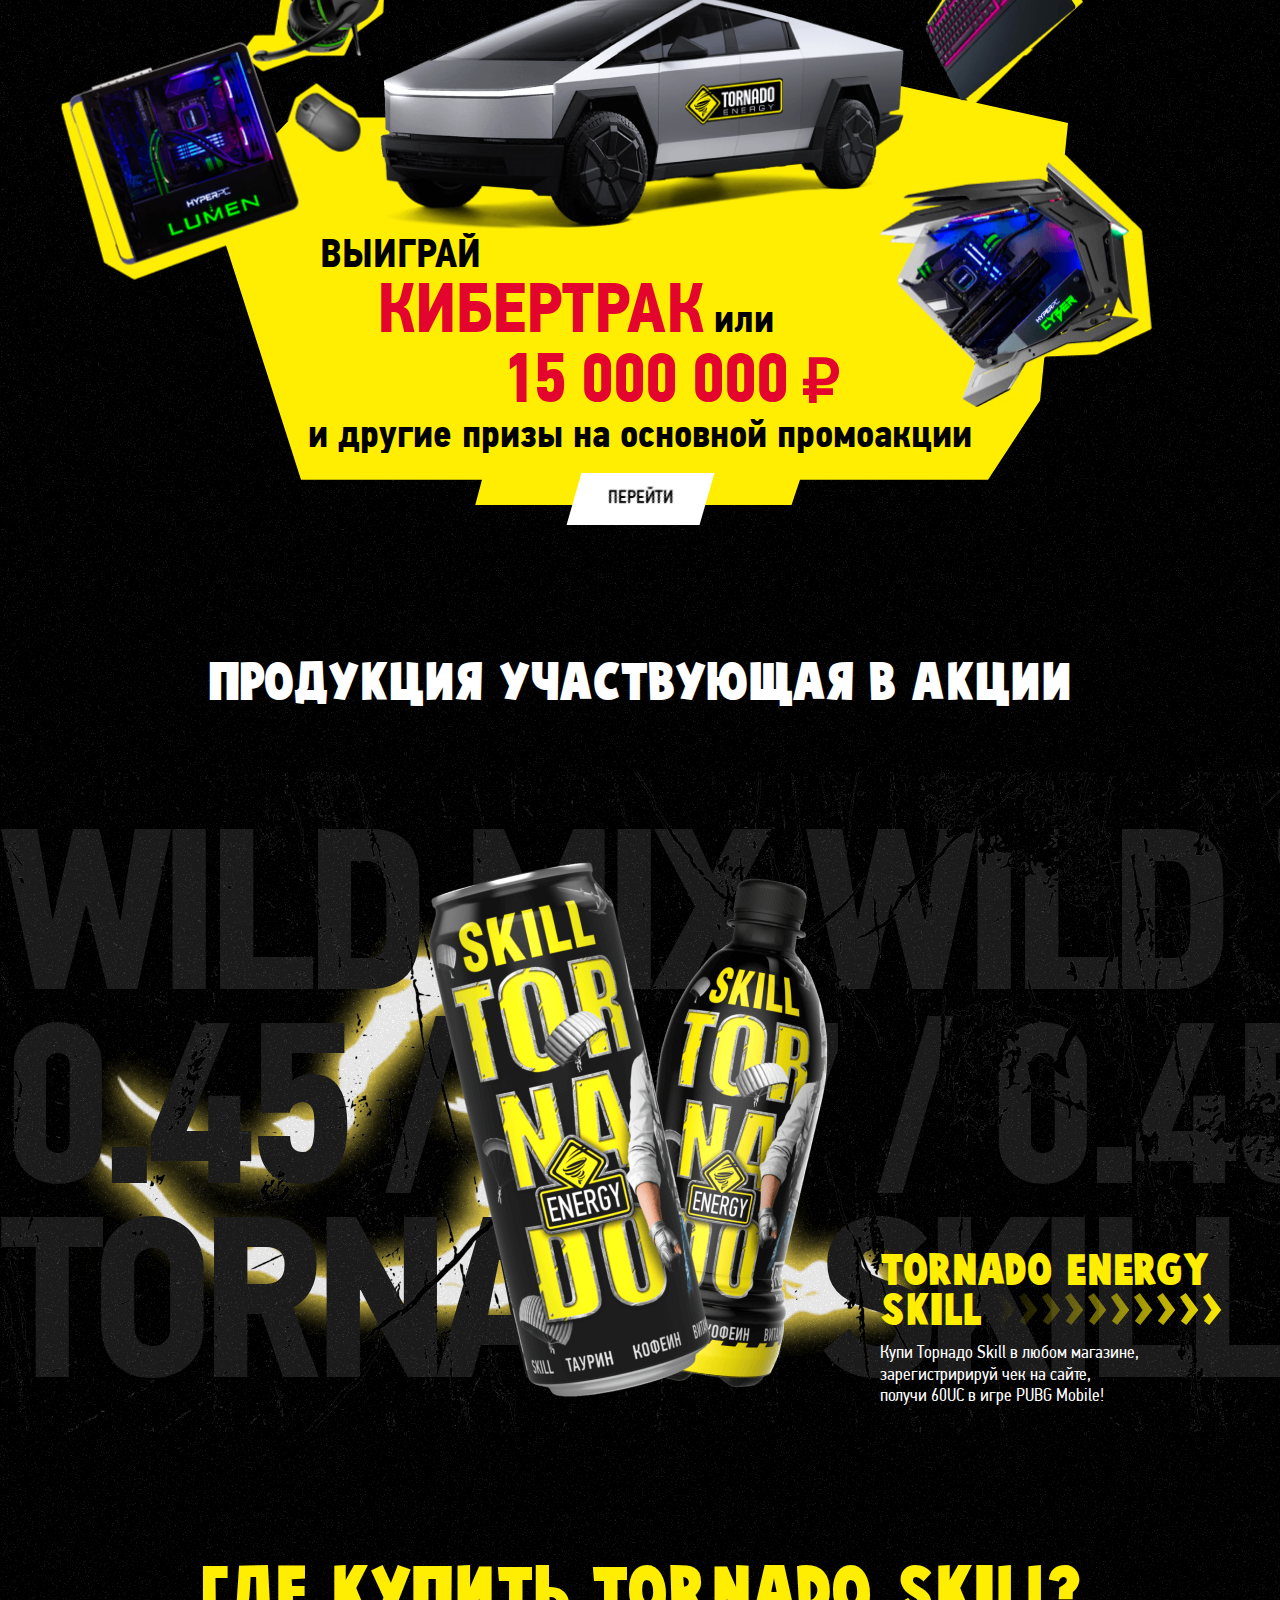
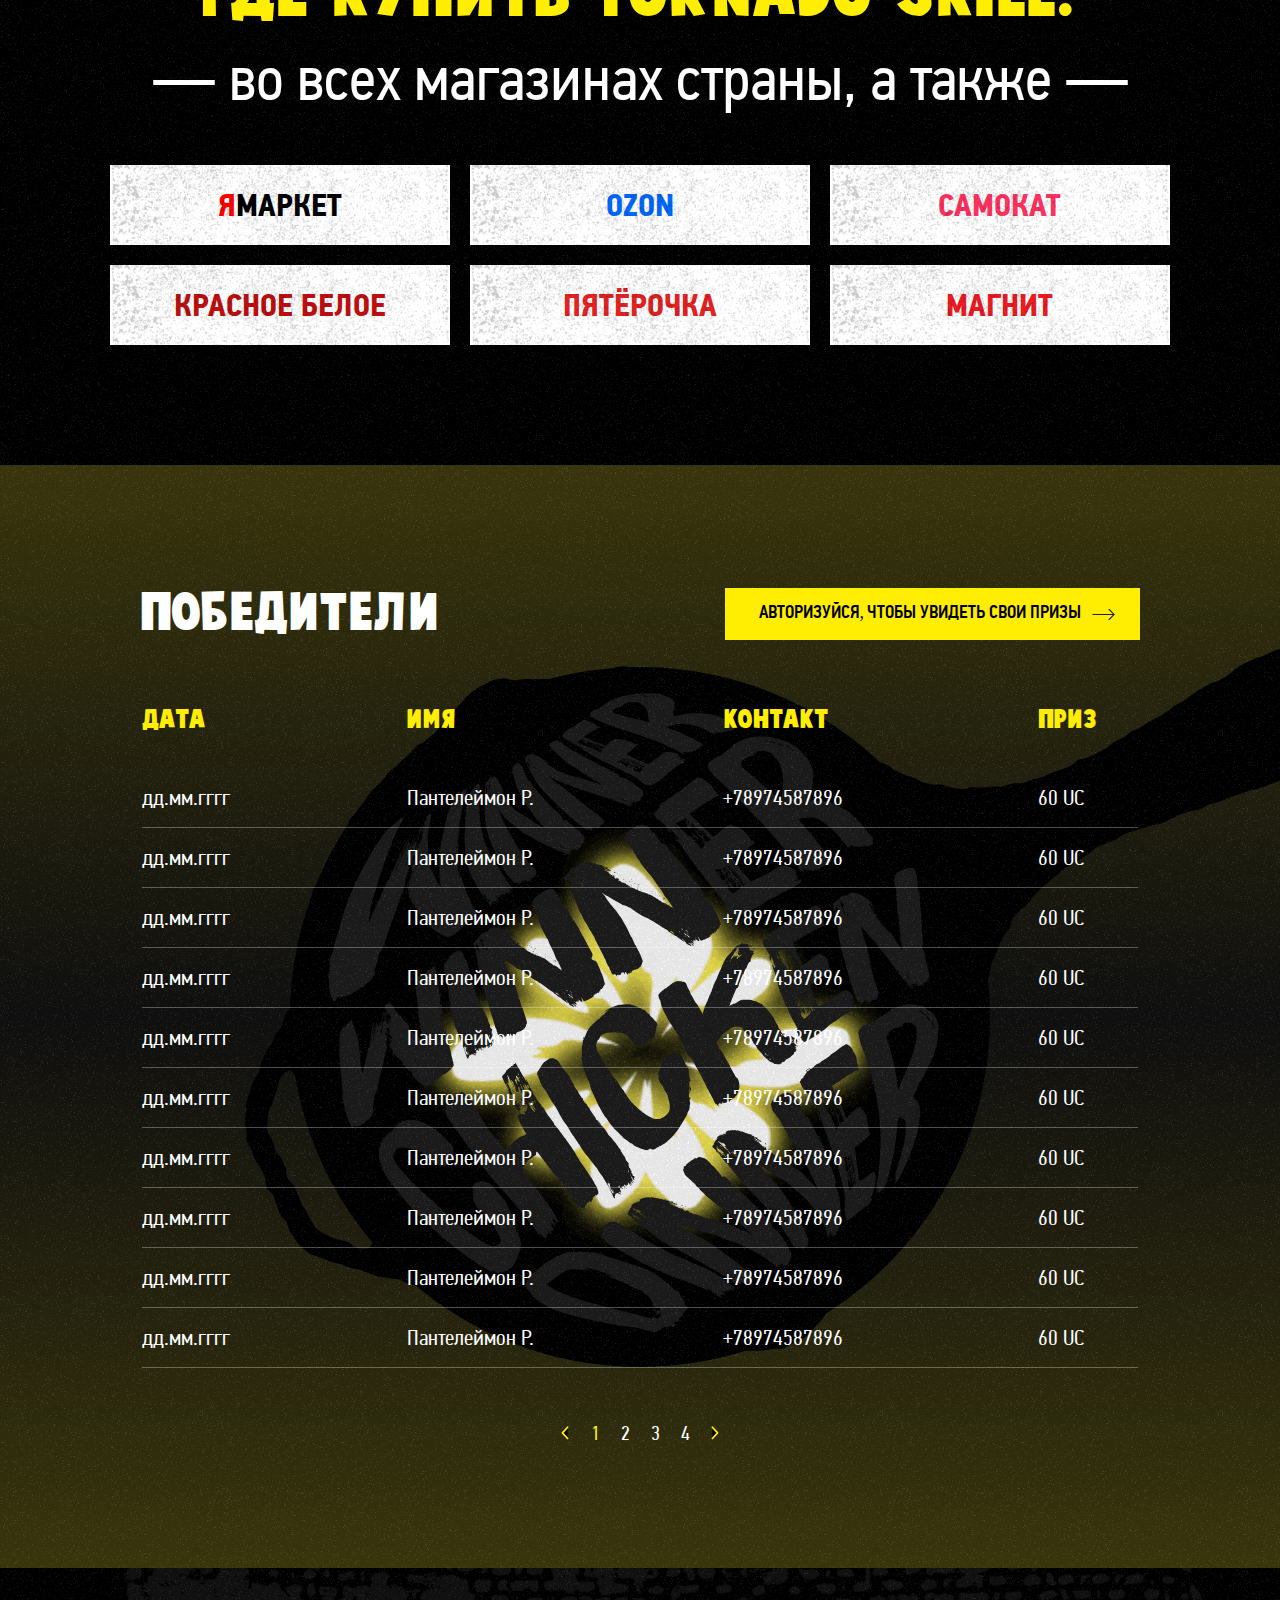
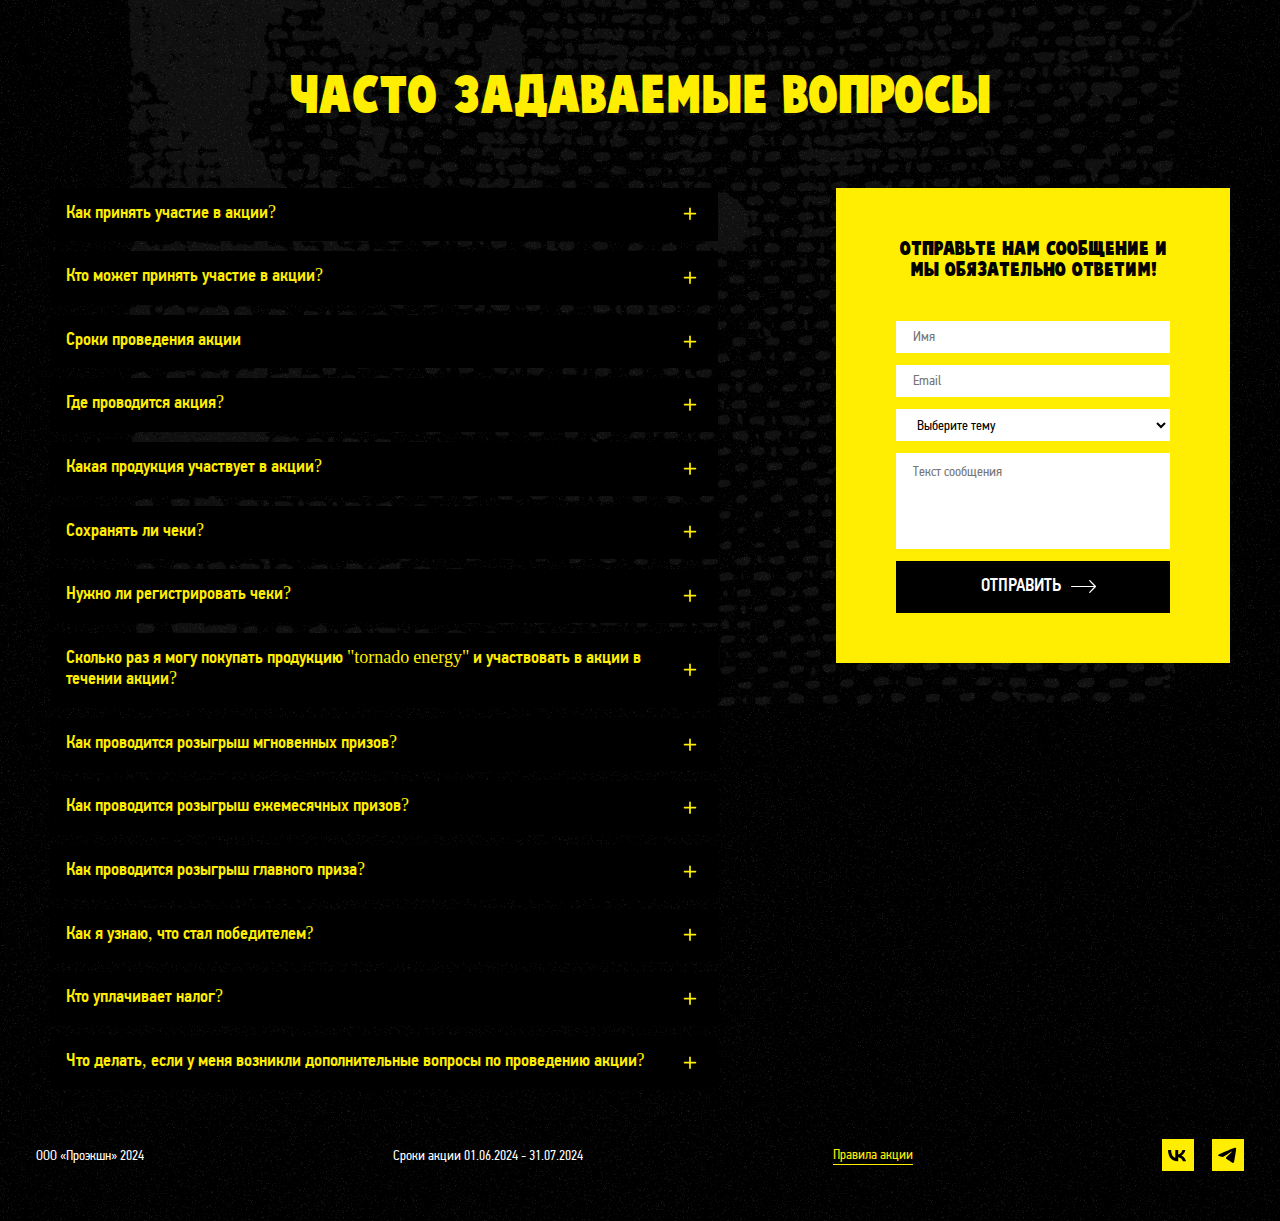
==== commit 5eff4e6c: "sdsdsd" ====
--- a/index.html
+++ b/index.html
@@ -182,7 +182,18 @@
         <div class="section-container">
           <div class="promo">
             <!--Background-->
-            <svg class="promoBg"><use href="./assets/img/icons.svg#promoBg"></use></svg>
+            <svg
+              class="promoBg"
+              viewBox="0 0 856 415"
+              fill="none"
+              xmlns="http://www.w3.org/2000/svg"
+              preserveAspectRatio="none"
+            >
+              <path
+                d="M552.5 84.517H269.977L235 35.7572H79.5L0 118.107L89 390.346H269.977L263.253 415H579.5L588 390.346H776L828 312.604L856 41.1749L666 0L552.5 84.517Z"
+                fill="#FFEE02"
+              />
+            </svg>
 
             <!--Images-->
             <img
--- a/assets/css/styles.min.css
+++ b/assets/css/styles.min.css
@@ -1 +1 @@
-@font-face{font-family:"Cartoon";src:url("../fonts/cartoon.ttf") format("truetype"),url("../fonts/cartoon.woff") format("woff"),url("../fonts/cartoon.woff2") format("woff2");font-weight:normal;font-style:normal;font-display:swap}@font-face{font-family:"PF-Din";src:url("../fonts/PFDinTextCondProRegular.ttf") format("truetype"),url("../fonts/PFDinTextCondProRegular.woff") format("woff"),url("../fonts/PFDinTextCondProRegular.woff2") format("woff2");font-weight:400;font-style:normal;font-display:swap}@font-face{font-family:"PF-Din";src:url("../fonts/PFDinTextCondProBold.ttf") format("truetype"),url("../fonts/PFDinTextCondProBold.woff") format("woff"),url("../fonts/PFDinTextCondProBold.woff2") format("woff2");font-weight:700;font-style:normal;font-display:swap}@font-face{font-family:"PF-Din";src:url("../fonts/PFDinTextCondPro-Medium.woff2") format("woff2"),url("../fonts/PFDinTextCondPro-Medium.woff") format("woff"),url("../fonts/PFDinTextCondPro-Medium.ttf") format("truetype");font-weight:500;font-style:normal;font-display:swap}@-webkit-keyframes moveUpDown{0%{transform:translateY(30px) translateX(0px)}50%{transform:translateY(-30px) translateX(-20px)}100%{transform:translateY(30px) translateX(0px)}}@keyframes moveUpDown{0%{transform:translateY(30px) translateX(0px)}50%{transform:translateY(-30px) translateX(-20px)}100%{transform:translateY(30px) translateX(0px)}}@-webkit-keyframes moveLeft{0%{transform:translate(0%, 0%)}49.9999%{transform:translate(-100%, 0%)}50%{transform:translate(100%, 0%)}100%{transform:translate(0%, 0%)}}@keyframes moveLeft{0%{transform:translate(0%, 0%)}49.9999%{transform:translate(-100%, 0%)}50%{transform:translate(100%, 0%)}100%{transform:translate(0%, 0%)}}@-webkit-keyframes moveLeftCopy{0%{transform:translate(0%, 0%)}50%{transform:translate(-100%, 0%)}99.9999%{transform:translate(-200%, 0%)}100%{transform:translate(0%, 0%)}}@keyframes moveLeftCopy{0%{transform:translate(0%, 0%)}50%{transform:translate(-100%, 0%)}99.9999%{transform:translate(-200%, 0%)}100%{transform:translate(0%, 0%)}}@-webkit-keyframes moveRight{0%{transform:translate(0%, 0%)}49.9999%{transform:translate(100%, 0%)}50%{transform:translate(-100%, 0%)}100%{transform:translate(0%, 0%)}}@keyframes moveRight{0%{transform:translate(0%, 0%)}49.9999%{transform:translate(100%, 0%)}50%{transform:translate(-100%, 0%)}100%{transform:translate(0%, 0%)}}@-webkit-keyframes moveRightCopy{0%{transform:translate(-200%, 0%)}50%{transform:translate(-100%, 0%)}99.9999%{transform:translate(0%, 0%)}100%{transform:translate(0%, 0%)}}@keyframes moveRightCopy{0%{transform:translate(-200%, 0%)}50%{transform:translate(-100%, 0%)}99.9999%{transform:translate(0%, 0%)}100%{transform:translate(0%, 0%)}}:root{--color: #ffee02;--black: #000000;--white: #ffffff;--accent: #e3052d;--backdrop: rgba(0, 0, 0, 0.3)}*{box-sizing:border-box;margin:0;padding:0}html,body{display:block;width:100%;height:100%;-webkit-font-smoothing:antialiased;-moz-osx-font-smoothing:grayscale}header,footer{width:100%}img,picture{display:block;-o-object-fit:cover;object-fit:cover;max-width:100%}button{display:flex;flex-wrap:wrap;justify-content:center;align-items:center;align-content:center;outline:none;background:none;border:none;padding:0;cursor:pointer}a{display:inline-block;text-decoration:none;cursor:pointer;color:inherit}.cube:before{content:"";display:block;width:100%;padding-top:100%}input{outline:none}ul,menu,ol{list-style:none}h1,h2,h3,h4,h5,h6{display:block;font-family:"Cartoon";font-weight:normal}.titleWrapper{display:flex;flex-wrap:wrap;width:100%;gap:20px}.titleWrapper.ta--c{justify-content:center}.titleWrapper.ta--space{justify-content:space-between;align-items:center}.title{display:block;position:relative;line-height:1.2}.title.title--h1{font-size:83.74px;line-height:1.07}.title.title--h1 .tornado{font-size:111.65px}.title.title--h1 .skills{font-size:167.48px}@media screen and (max-width: 1380px){.title.title--h1{font-size:70px}.title.title--h1 .tornado{font-size:90.5px}.title.title--h1 .skills{font-size:138px}}@media screen and (max-width: 767px){.title.title--h1{font-size:45.36px}.title.title--h1 .tornado{font-size:60.48px}.title.title--h1 .skills{font-size:90.72px}}.title.title--h2{font-size:48px}@media screen and (max-width: 1279px){.title.title--h2{font-size:36px}}@media screen and (max-width: 767px){.title.title--h2{font-size:28px}}.title.title--h3{font-size:32.41px}@media screen and (max-width: 767px){.title.title--h3{line-height:30.27px}}.title.title--h4{font-size:40px;line-height:1}@media screen and (max-width: 767px){.title.title--h4{font-size:23px}}.title.title--h5,.title.title--h6{font-size:18px;line-height:1.2}.title.title--shops{font-size:64px;line-height:1}@media screen and (max-width: 1279px){.title.title--shops{font-size:46px}}@media screen and (max-width: 767px){.title.title--shops{font-size:32px}}.subtitle{width:100%}.upper{text-transform:uppercase}.ta--c{text-align:center}.rub{font-family:"San Francisco","Arial","PF-Din",sans-serif;font-weight:700}.body{position:relative;background:var(--black);color:var(--white);overflow-x:hidden;overflow-y:auto;font-family:"PF-Din";font-weight:normal}.main{display:block;position:relative;z-index:1}.header{display:block;position:fixed;width:100%;height:70px;background:rgba(0,0,0,.8);-webkit-backdrop-filter:blur(10px);backdrop-filter:blur(10px);top:0px;left:0px;z-index:10}.header .section-container{justify-content:space-between;align-content:center;align-items:center;gap:28px;padding-left:36px;max-width:1440px;height:100%}@media screen and (max-width: 1380px){.header .section-container{gap:20px;padding-left:20px}}@media screen and (max-width: 1279px){.header .section-container{padding-left:34px}}@media screen and (max-width: 767px){.header .section-container{padding-left:20px}}.header .button{height:40px}@media screen and (max-width: 1380px){.header .button{padding:0px 20px}}@media screen and (max-width: 767px){.header .button{height:32px;font-size:14px;padding:0px 16px}.header .button.arrow{padding-right:16px}.header .button.arrow span{margin-bottom:-5%}}@media screen and (max-width: 1279px){.header .buttonWrapper .button:first-child{display:none}}@media screen and (max-width: 767px){.header{height:50px}}.logo{display:inline-flex;flex-wrap:nowrap;align-items:center;align-content:center;gap:20px}@media screen and (max-width: 1279px){.logo{gap:10px}.logo img{height:32px}}@media screen and (max-width: 767px){.logo svg{width:12px;height:12px}}.menu{display:inline-flex;flex-wrap:wrap;align-items:center;align-content:center;gap:24px}.menu a{font-size:18px;line-height:1.7;transition:.3s;color:var(--white)}.menu a:hover{color:var(--color)}@media screen and (max-width: 1279px){.menu{gap:16px}.menu a{font-size:14px}}.mobil-navigation{display:none}.mobil-navigation a{text-decoration:none}@media screen and (max-width: 767px){.navigation{display:none}.mobil-navigation{display:block;width:100%;height:40px;position:fixed;left:0px;bottom:0px;z-index:20;padding:0px 20px;background:var(--black)}.mobil-navigation .menu{display:inline-flex;width:100%;height:100%;flex-wrap:nowrap;justify-content:space-between;align-content:center}.mobil-navigation .menu li{display:block;height:100%;text-align:center}.mobil-navigation .menu li a{display:flex;height:100%;justify-content:center;align-items:center;align-content:center;position:relative;font-size:12px;line-height:12px;color:var(--white)}.mobil-navigation .menu li a:before{content:"";display:block;position:absolute;width:6px;height:6px;background:var(--white);top:-3px;transform:rotate(45deg);opacity:0;transition:.3s}.mobil-navigation .menu li a:hover{color:var(--color)}.mobil-navigation .menu li a:hover:before{content:"";background:var(--color);opacity:1}}.header-btn{display:inline-flex;flex-wrap:wrap;justify-content:center;align-items:center;align-content:center;color:var(--black);width:156px;padding:20px;height:70px;background:var(--color);margin-left:4px;text-align:center;font-size:20px;line-height:1}.header-btn:hover{color:var(--black)}@media screen and (max-width: 1380px){.header-btn{width:100px;font-size:16px}}@media screen and (max-width: 1279px){.header-btn{display:none}}.buttonWrapper{display:inline-flex;flex-wrap:wrap;align-items:center;align-content:center;gap:12px}.buttonWrapper.ta--c{justify-content:center}.button{display:inline-flex;position:relative;overflow:hidden;flex-wrap:wrap;justify-content:center;align-items:center;align-content:center;gap:10px;color:var(--black);background:var(--white);font-family:"PF-Din";font-size:18px;font-weight:500;padding:5px 34px;line-height:1;text-transform:uppercase;transition:.3s;height:52px;z-index:1}.button span{display:flex;position:relative;z-index:2}.button:before{content:"";display:block;position:absolute;left:0px;bottom:0px;background:var(--color);border-radius:1000px;width:140%;padding-top:100%;transform-origin:center;transform:translate(-50%, 50%) scale(0);transition:.6s;z-index:0}.button:hover{color:var(--black)}.button:hover:before{transform:translate(-20%, 50%) scale(1)}.button.button--yellow{background:var(--color)}.button.button--yellow:before{background:var(--white)}.button.button--yellow:hover{color:var(--black)}.button.button--black{background:var(--black);color:var(--white)}.button.button--black:before{content:none}.button.button--black.arrow:after{background:url(../img/svg/arrow_white.svg) no-repeat center center}.button.arrow{padding-right:24px}@media screen and (max-width: 767px){.button.arrow span{margin-bottom:-1%}}.button.arrow:after{content:"";background:url(../img/svg/arrow.svg) no-repeat center center;background-size:25px 13px;position:relative;transition:.3s;width:25px;height:100%;transform:translate(0px, 0px)}@media screen and (max-width: 767px){.button.arrow:after{width:18px;background-size:18px 12px}}.button.arrow:hover:after{transform:translate(6px, 0px)}.button.slope{transform:skewX(-16deg)}.button.slope span{transform:skewX(16deg);will-change:transform}.button.slope:before{content:"";display:block;position:absolute;left:0px;bottom:4px;background:var(--color);border-radius:0px;width:100%;height:calc(100% - 8px);padding-top:0;transform-origin:center;transform:translate(-100%, 0%) scale(1);will-change:transform;transition:.6s;z-index:1}.button.slope:hover:before{transform:translate(0%, 0%) scale(1)}.footer{display:block;width:100%;position:relative;bottom:0px;left:0px;padding:50px 0px;z-index:5}.footer p,.footer ul,.footer ol{margin:0;padding:0}.footer .section-container{display:flex;flex-wrap:wrap;gap:20px;justify-content:space-between;align-items:center;align-content:center;font-size:14px;padding:0px 36px;max-width:1440px}@media screen and (max-width: 767px){.footer .section-container{align-items:flex-start}}@media screen and (max-width: 767px){.footer{position:relative;padding:50px 20px 80px 20px;align-items:flex-end}.footer p:first-child{order:1}.footer p:nth-child(2){order:3}.footer .footerNavigation{order:2}.footer .socials{order:4}}.footerNavigation{display:inline-flex;flex-wrap:wrap;font-size:14px;gap:18px}.footerNavigation a{color:var(--color);border-bottom:1px solid var(--color)}.footerNavigation a:hover{color:var(--color)}@media screen and (max-width: 767px){.footerNavigation{width:55%;text-align:right;justify-content:flex-end;align-items:center;gap:6px;font-size:12px}}.section{display:block;position:relative;overflow-x:hidden;overflow-y:auto}.section-container{display:flex;width:100%;flex-wrap:wrap;position:relative;margin:0 auto;height:auto;z-index:1}.section-container a{text-decoration:none}.section-container h1,.section-container h2,.section-container h3,.section-container h4,.section-container h5,.section-container h6{margin:0;padding:0}@media screen and (max-width: 767px){.section-container{padding:0px 20px;max-width:480px}}@media screen and (min-width: 768px)and (max-width: 1279px){.section-container{padding:0px 36px;max-width:768px}}@media screen and (min-width: 1280px){.section-container{max-width:1180px}}.section-background{display:flex;flex-wrap:wrap;justify-content:center;align-items:center;align-content:center;position:absolute;z-index:0;left:0;top:0px;width:100%;height:100%;overflow:hidden}.section-background img,.section-background picture{position:absolute;max-height:100%;z-index:1}.section-background picture img{width:100%;height:100%}.section-background:before{z-index:2}.section-background:before,.noise:before{content:"";display:block;position:absolute;left:0px;top:0px;right:0px;bottom:0px;background:url("../img/noise.gif");background-size:340px auto;opacity:.1}.noise:before{z-index:0}.runText{width:100%;display:flex;flex-wrap:nowrap;position:relative;font-size:230px;font-weight:700;line-height:.8;letter-spacing:-0.06em;text-transform:uppercase;color:#1f1f1f}@media screen and (max-width: 767px){.runText{font-size:150px}}.runText__inner{display:inline-flex;flex-wrap:nowrap}[data-runtext=left].active .runText__inner:first-child{-webkit-animation:50s linear infinite moveLeft;animation:50s linear infinite moveLeft}[data-runtext=left].active .runText__inner:last-child{-webkit-animation:50s linear infinite moveLeftCopy;animation:50s linear infinite moveLeftCopy}[data-runtext=right].active .runText__inner:first-child{-webkit-animation:50s linear infinite moveRight;animation:50s linear infinite moveRight}[data-runtext=right].active .runText__inner:last-child{-webkit-animation:50s linear infinite moveRightCopy;animation:50s linear infinite moveRightCopy}.shops{display:flex;flex-wrap:wrap;margin:0 auto;width:100%;max-width:1060px;margin-top:55px;padding:0;gap:20px}.shops li{width:calc((100% - 40px)/3)}@media screen and (max-width: 767px){.shops{margin-top:40px}.shops li{width:calc((100% - 20px)/2)}}.schop-link{display:inline-flex;flex-wrap:wrap;justify-content:center;align-items:center;align-content:center;width:100%;height:80px;color:var(--black);background:var(--white);background-size:cover;font-size:32px;font-weight:700;line-height:1.2;text-transform:uppercase;position:relative}@media screen and (max-width: 1279px){.schop-link{font-size:26px}}@media screen and (max-width: 767px){.schop-link{padding:10px 20px;text-align:center;font-size:24px;line-height:1}}.schop-link:before{content:"";display:block;width:100%;height:100%;background:url("../img/schopBg.png") no-repeat left center;background-size:cover;position:absolute;opacity:.2}.schop-link.yamarket{color:var(--black)}.schop-link.yamarket>span{color:red}.schop-link.ozone{color:#0069ff}.schop-link.samokat{color:#ff335f}.schop-link.red_white{color:#be1010}.schop-link.peterochka{color:#e52322}.schop-link.magnit{color:#ed1c24}.winnersTable{width:100%;margin-top:48px;text-align:left;font-size:22px}@media screen and (max-width: 1279px){.winnersTable{font-size:14px}}@media screen and (max-width: 767px){.winnersTable{margin-top:30px}}.winnersTable thead tr{display:flex;justify-content:space-between;padding-bottom:20px}.winnersTable thead tr th{font-size:24px;font-family:"Cartoon";color:var(--color);font-weight:400}@media screen and (max-width: 1279px){.winnersTable thead tr{padding-bottom:0px}}@media screen and (max-width: 767px){.winnersTable thead tr{padding:0}.winnersTable thead tr th{font-size:18px;font-family:"PF-Din";font-weight:700;text-transform:capitalize}}.winnersTable tbody tr{display:flex;justify-content:space-between;border-bottom:1px solid rgba(255,255,255,.3);color:var(--white);transition:.3s}.winnersTable tbody tr:hover{border-bottom:1px solid var(--color);color:var(--color)}@media screen and (max-width: 767px){.winnersTable tbody tr{font-size:12px}}.winnersTable td,.winnersTable th{padding:15px 0px;min-width:100px}.winnersTable td:nth-child(2),.winnersTable th:nth-child(2){min-width:150px}.winnersTable td:nth-child(3),.winnersTable th:nth-child(3){min-width:150px}@media screen and (max-width: 767px){.winnersTable td:nth-child(1),.winnersTable td:nth-child(2),.winnersTable td:nth-child(3),.winnersTable td:nth-child(4),.winnersTable th:nth-child(1),.winnersTable th:nth-child(2),.winnersTable th:nth-child(3),.winnersTable th:nth-child(4){min-width:24%;width:24%}.winnersTable td:nth-child(4),.winnersTable th:nth-child(4){text-align:right}}.pagination{display:flex;justify-content:center;align-items:center;align-content:center;margin:0 auto;margin-top:48px}@media screen and (max-width: 767px){.pagination{margin-top:24px}}.pagination svg{stroke:currentColor}.pagination-btn{display:flex;justify-content:center;align-items:center;align-content:center;font-size:20px;width:30px;height:30px;color:var(--white)}.pagination-btn:hover,.pagination-btn.active,.pagination-btn.left,.pagination-btn.right{color:var(--color)}.accordeon{width:100%;position:relative;background:var(--black)}.accordeon p,.accordeon ul,.accordeon ol{margin:0;padding:0}.accordeon.active .accordeon__btn svg{fill:var(--white);transform:rotate(45deg)}.accordeon__head{padding-right:56px;position:relative;cursor:pointer;-webkit-user-select:none;-moz-user-select:none;-ms-user-select:none;user-select:none}.accordeon__head p{padding:16px;font-size:18px;font-weight:500;line-height:1.2;color:var(--color);pointer-events:none}.accordeon__btn{position:absolute;right:0px;top:0px;display:flex;width:56px;height:100%;pointer-events:none}.accordeon__btn svg{width:14px;height:14px;position:absolute;transition:.3s;transform:rotate(0deg);fill:var(--color);pointer-events:none}.accordeon__body{position:relative;overflow:hidden;height:0px;transition:.3s}.accordeon__answer{display:flex;flex-wrap:wrap;gap:14px;font-size:16px;font-weight:400;line-height:1.4;padding:16px 32px 16px 16px}.list{display:flex;flex-wrap:wrap;gap:10px}.list li{position:relative;padding-left:20px;width:100%}.list li:before{content:"";position:absolute;width:5px;height:5px;border-radius:5px;background:var(--white);left:4px;top:8px}.link{text-decoration:underline !important;transition:.3s;color:var(--white)}.link:hover{color:var(--color)}.contactForm{width:100%;max-width:394px;background:var(--color);color:var(--black);padding:50px 60px;text-align:center}.contactForm .form{margin-top:40px}@media screen and (max-width: 1279px){.contactForm{max-width:100%}.contactForm .form{max-width:375px;margin:40px auto 0px auto}.contactForm .title{max-width:375px;margin:0 auto}}@media screen and (max-width: 767px){.contactForm{padding:50px 20px}.contactForm .form{max-width:260px}}.form{display:flex;flex-wrap:wrap;gap:12px;width:100%}.form .button{width:100%}.label{display:block;width:100%}.input{display:block;width:100%;height:32px;background:var(--white);color:var(--black);border:1px solid var(--white);transition:.3s;position:relative;font-family:"PF-Din";padding:0px 16px;outline:none;transition:.3s;font-size:14px;font-weight:400;line-height:1;text-align:left;border-radius:0px}.input.input--textarea{padding:10px 16px;height:96px;resize:none}.input.red{border:1px solid red}.error{display:block;text-align:left;color:red;height:0px;position:relative;overflow:hidden;transition:.3s}.error span{display:block;font-size:12px;line-height:1.2;padding-top:4px}.socials{display:flex;flex-wrap:nowrap;gap:18px}@media screen and (max-width: 767px){.socials{width:100%;justify-content:center}}.socials a{display:flex;justify-content:center;align-items:center;align-content:center;width:32px;height:32px;background:var(--color)}.socials a svg{width:60%;height:60%}.section--hero{height:100vh;min-height:678px}@media screen and (max-width: 1279px){.section--hero{min-height:1024px}}@media screen and (max-width: 767px){.section--hero{min-height:667px}}.section--hero .section-container{align-content:center;align-items:center;padding:0px 36px;max-width:1440px;height:100%}@media screen and (max-width: 1279px){.section--hero .section-container{justify-content:center;align-content:space-between;padding:120px 36px 40px 36px}}@media screen and (max-width: 767px){.section--hero .section-container{padding:80px 20px 40px 20px}}.section--hero .titleWrapper{max-width:480px}@media screen and (max-width: 1380px){.section--hero .titleWrapper{max-width:400px}}@media screen and (max-width: 1279px){.section--hero .titleWrapper{height:100%;align-content:space-between}}@media screen and (max-width: 767px){.section--hero .titleWrapper{text-align:center}}.section--hero .section-background picture.bg{width:100%;height:100%}.section--hero .section-background picture.man{width:100%;bottom:0px;height:calc(100% - 100px);transform:translate(7%, 0%)}.section--hero .section-background picture.man img{-o-object-fit:contain;object-fit:contain}@media screen and (max-width: 1279px){.section--hero .section-background picture.man{height:58%;transform:translate(-20%, 0%);left:0px}}@media screen and (max-width: 767px){.section--hero .section-background picture.man{height:61%;transform:translate(0%, 0%);left:0px}.section--hero .section-background picture.man img{width:auto}}.section--hero .section-background .tornado{display:flex;flex-wrap:wrap;justify-content:center;position:absolute;z-index:1;bottom:0px;width:100%;height:calc(100% - 70px);left:0%;transform:translate(24%, 0%)}.section--hero .section-background .tornado picture{width:100%;height:100%}.section--hero .section-background .tornado .can{height:100%;width:100%;-o-object-fit:contain;object-fit:contain;transform:translate(0%, 0%)}.section--hero .section-background .tornado .animation{height:84%;transform:translate(1.6%, 0%);bottom:4%}@media screen and (max-width: 1279px){.section--hero .section-background .tornado{height:80%;transform:translate(0%, -5%)}.section--hero .section-background .tornado .can{width:auto;right:0px}.section--hero .section-background .tornado .animation{width:auto;right:0%;transform:translate(26%, 0%)}}@media screen and (max-width: 767px){.section--hero .section-background .tornado{height:64%;transform:translate(0%, -20%)}.section--hero .section-background .tornado .animation{width:auto;right:0%;transform:translate(26%, 0%)}}.section--hero .section-background:after{content:"";position:absolute;z-index:1;width:100%;height:180px;bottom:0px;background:linear-gradient(180deg, rgba(0, 0, 0, 0) 10%, #000000 87.81%)}@media screen and (max-width: 767px){.section--hero .section-background:before{background:url("../img/noise.gif") repeat left top;background-size:180px auto;opacity:.18}}.hero-subtitle{text-align:center;background-color:var(--color);color:var(--black);font-family:Cartoon;width:226px;padding:16.32814px 26px;font-size:24px;line-height:1.07;transform:translate(114%, -50%) rotate(-5deg)}@media screen and (max-width: 1380px){.hero-subtitle{width:183px;font-size:18px;line-height:16.81px;padding:16.32814px 26px}}@media screen and (max-width: 767px){.hero-subtitle{transform:translate(85%, -90%) rotate(-5deg)}}.scrolldown{display:flex;flex-wrap:nowrap;position:absolute;left:36px;bottom:40px;width:60px;overflow:hidden}.scrolldown:before{content:"";display:block;width:100%;padding-top:305.129%}.scrolldown img{position:absolute;width:200%;max-width:200%;height:160%;max-height:160%;left:-50%;top:-34%;pointer-events:none}@media screen and (max-width: 1380px){.scrolldown{width:30px}}@media screen and (max-width: 767px){.scrolldown{width:20px;left:28px;bottom:100px}}.section--steps{padding:80px 0px}@media screen and (max-width: 767px){.section--steps{padding:40px 0px}}.section--steps .buttonWrapper{justify-content:center;width:100%;margin-top:10px}@media screen and (max-width: 1279px){.section--steps .buttonWrapper{margin-top:50px}}.section--steps .title{color:var(--color)}.section--steps .subtitle{font-size:24px;max-width:200px;z-index:2}.section--steps ul,.section--steps ol{margin:0;padding:0}.steps{display:flex;flex-wrap:wrap;width:100%;position:relative;justify-content:flex-start;align-items:flex-start;gap:40px 64px}@media screen and (max-width: 767px){.steps{justify-content:center}}.steps li{counter-increment:item;position:relative;display:flex;flex-wrap:wrap;gap:6px;width:calc((100% - 192px)/4);justify-content:center;text-align:center}@media screen and (max-width: 1279px){.steps li{width:calc((100% - 64px)/2)}}@media screen and (max-width: 767px){.steps li{width:240px;gap:10px}}.steps li .effect{position:absolute;width:125%;max-width:125%;padding-top:110%;z-index:0;top:-5%;border-radius:300px;overflow:hidden}.steps li .effect img,.steps li .effect video{position:absolute;left:0px;top:0px;width:100%;height:100%;-o-object-fit:cover;object-fit:cover;z-index:1}.steps li .effect:before{content:"";display:block;position:absolute;width:120%;height:110%;left:-10%;top:-5%;background:url("../img/noise.gif") left top;z-index:2;opacity:.1}.steps li:before{content:counter(item);position:absolute;text-align:center;left:0;top:0;transform:translate(-5%, 0%);font-size:200px;line-height:200px;color:var(--color);opacity:.1;z-index:1}@media screen and (max-width: 1279px){.steps li:before{transform:translate(-5%, 0%)}}@media screen and (max-width: 767px){.steps li:before{transform:translate(-20%, 18%)}}.steps li:nth-child(2n):before{transform:translate(-10%, -20%)}@media screen and (max-width: 767px){.steps li:nth-child(2n):before{transform:translate(-20%, 18%)}}.steps li>*{width:100%}.step-image{display:flex;flex-wrap:wrap;justify-content:center;align-items:center;align-content:center;width:100%;position:relative;z-index:2}@media screen and (max-width: 1279px){.step-image{margin-bottom:-20px}}.step-image img{position:absolute;width:100%;height:100%}.step-image:before{content:"";display:block;width:100%;padding-top:100%}.section--promo{height:auto;padding:80px 0px 50px 0px}@media screen and (max-width: 767px){.section--promo{padding:40px 0px 25px 0px}}.section--promo p{margin:0}.truck{position:absolute;width:100%;display:flex;flex-wrap:wrap;justify-content:flex-start;align-items:center;align-content:center}.truck img{position:absolute;width:100%;height:auto}.truck:after{content:"";display:block;width:100%;padding-top:100%}.truck:before{content:"";display:block;position:absolute;z-index:1;transform:translate(10.34%, 5.55%);width:48.6%;height:100%;background:url(../img/truck.gif) no-repeat left center;background-size:100% auto}.truckWrapper{display:flex;justify-content:center;align-items:center;align-content:center;width:67.758%;position:relative;margin:0px auto;overflow:hidden}.truckWrapper:after{content:"";display:block;width:100%;padding-top:45%}.truckWrapper .truck{transform:translate(0%, -5%)}.promo{display:flex;position:relative;flex-wrap:wrap;justify-content:center;align-items:center;align-content:center;color:var(--black);margin:0 auto;width:100%;max-width:856px;min-height:384px;text-align:center}.promo .buttonWrapper{width:100%;justify-content:center;margin-top:20px}@media screen and (max-width: 1279px){.promo .buttonWrapper{margin-top:10px}.promo .buttonWrapper .button{font-size:16px;height:34px;padding:0px 20px;text-transform:capitalize}}@media screen and (max-width: 1279px){.promo{margin-top:100px}}@media screen and (max-width: 767px){.promo{max-width:360px;margin-top:20px}}.promoBg{display:block;position:absolute;width:100%;height:384px;z-index:0;bottom:20px}@media screen and (max-width: 1279px){.promoBg{height:280px}}@media screen and (max-width: 767px){.promoBg{height:300px;width:108%}}.promo-title{font-family:"PF-Din";width:100%;font-weight:700;font-size:40px;line-height:1;position:relative;overflow:hidden}@media screen and (max-width: 1279px){.promo-title{font-size:28px}}@media screen and (max-width: 767px){.promo-title{font-size:16px}}.promo-title p{position:relative}.promo-title p:nth-child(1){transform:translate(-28%, 0%)}.promo-title p:nth-child(2){transform:translate(-7.5%, 0%)}.promo-title p:nth-child(3){transform:translate(3.5%, 0%)}@media screen and (max-width: 1279px){.promo-title p:nth-child(1){transform:translate(-22%, 0%)}.promo-title p:nth-child(2){transform:translate(-7.5%, 0%)}.promo-title p:nth-child(3){transform:translate(3.5%, 0%)}}@media screen and (max-width: 767px){.promo-title p:nth-child(1){transform:translate(-28%, 0%)}}.promo-title .accent{color:var(--accent);font-size:70px}.promo-title .accent.accent--spacing{letter-spacing:-2px}.promo-title .accent .rub{font-size:60px}@media screen and (max-width: 1279px){.promo-title .accent{font-size:45px}.promo-title .accent .rub{font-size:41px}}@media screen and (max-width: 767px){.promo-title .accent{font-size:30px}.promo-title .accent .rub{font-size:26px}}.promo-image{position:absolute}.promo-image.left{left:0px}.promo-image.left.top{width:16.765%;top:0px;transform:translate(20%, -18%)}.promo-image.left.middle{width:8.82111%;transform:translate(100%, -130%)}.promo-image.left.bottom{width:29.09%;transform:translate(-62%, 0%)}@media screen and (max-width: 1279px){.promo-image.left.top{transform:translate(280%, -100%)}.promo-image.left.middle{transform:translate(72%, -94%)}.promo-image.left.bottom{transform:translate(20%, -120%)}}@media screen and (max-width: 767px){.promo-image.left.top{transform:translate(280%, -20%)}.promo-image.left.middle{transform:translate(30%, -156%)}.promo-image.left.bottom{transform:translate(14%, -134%)}}.promo-image.right{right:0px}.promo-image.right.top{width:18.576%;top:0px;transform:translate(10%, -34%)}.promo-image.right.bottom{width:40.246%;transform:translate(35%, 4%)}@media screen and (max-width: 1279px){.promo-image.right.top{transform:translate(-36%, -50%)}.promo-image.right.bottom{width:30%;transform:translate(0%, 6%)}}@media screen and (max-width: 767px){.promo-image.right.top{transform:translate(-34%, 40%)}.promo-image.right.bottom{transform:translate(15%, -10%)}}.section--products{padding:80px 0px}.section--products .section-background .animation{max-height:100%;height:800px;z-index:1;transform:translate(-170px, 10px)}@media screen and (max-width: 1279px){.section--products .section-background .animation{height:600px;transform:translate(-48%, 120px)}}@media screen and (max-width: 767px){.section--products .section-background .animation{height:500px;transform:translate(0%, 0%)}}.section--products .section-background .products-bg-text{z-index:3}.section--products .section-background .crack{width:100%;height:100%;z-index:3}.section--products .section-background:before{z-index:4}@media screen and (max-width: 1279px){.section--products{padding:0px 0px 40px 0px}.section--products .section-container{justify-content:flex-end}}@media screen and (max-width: 767px){.section--products>.titleWrapper{padding:0px 20px}}.products{display:flex;justify-content:center;align-items:center;align-content:center;position:relative;z-index:2;margin-top:60px;background:var(--black)}.products .titleWrapper{position:absolute;right:0px;bottom:4%;max-width:350px;gap:10px}@media screen and (max-width: 1279px){.products .titleWrapper{position:relative;bottom:0%}}@media screen and (max-width: 767px){.products .titleWrapper{max-width:210px;margin-top:40px}}.products h3.title{color:var(--color)}.products .subtitle{font-size:18px;line-height:1.2;max-width:260px;margin:0}@media screen and (max-width: 767px){.products .subtitle{font-size:12px;max-width:170px}}.products-images{width:100%;max-width:690px;margin:0 auto;position:relative}.products-images img{position:relative;width:100%;z-index:2;transform:translateY(30px);-webkit-animation:moveUpDown 3s infinite;animation:moveUpDown 3s infinite}.products-images img:last-child{position:absolute;left:0px;top:0px;z-index:1;-webkit-animation:moveUpDown 3s infinite 1.5s;animation:moveUpDown 3s infinite 1.5s}.cool-gradient{background:linear-gradient(to right, rgba(0, 0, 0, 0), var(--color));background-clip:text;-webkit-background-clip:text;-webkit-text-fill-color:rgba(0,0,0,0)}.products-bg-text{display:flex;flex-wrap:wrap;justify-content:center;align-items:center;align-content:center;position:relative;gap:10px;width:100%}.section--shops{padding:50px 0px 120px 0px}.section--shops p{margin:0}@media screen and (max-width: 767px){.section--shops{padding:50px 0px 80px 0px}}.section--shops .title{color:var(--color)}@media screen and (max-width: 767px){.section--shops .title{max-width:330px;line-height:38.4px}}.section--shops .subtitle{font-size:64px;line-height:1}@media screen and (max-width: 1279px){.section--shops .subtitle{font-size:40px}}@media screen and (max-width: 767px){.section--shops .subtitle{font-size:32px;max-width:330px}.section--shops .subtitle span{display:none}}.section--winners{padding:120px 0px;background:#3f3b0e;background:linear-gradient(180deg, rgb(63, 59, 14) 0%, rgb(17, 17, 17) 50%, rgb(63, 59, 14) 100%)}@media screen and (max-width: 767px){.section--winners{padding:70px 0px}.section--winners .titleWrapper{justify-content:center}.section--winners .titleWrapper .button{width:100%;font-size:14px;padding:0px 10px;padding-right:10px}}.section--winners .section-container{max-width:1000px}.section--winners .section-background img.animation{width:700px;max-width:700px;height:700px;max-height:700px;border-radius:50%}.section--winners .section-background img.svg{width:auto;max-width:100%;height:100%;max-height:1000px;-o-object-fit:cover;object-fit:cover}@media screen and (max-width: 1279px){.section--winners .section-background img.animation{width:500px;max-width:500px;height:500px;max-height:500px}.section--winners .section-background img.svg{width:auto;max-width:100%;height:100%;max-height:800px}}@media screen and (max-width: 767px){.section--winners .section-background img.animation{width:350px;max-width:350px;height:350px;max-height:350px}.section--winners .section-background img.svg{width:auto;max-width:100%;height:100%;max-height:500px}}.section--faq{padding:100px 0px 0px 0px;background:url("../img/faq/faqBg.png") no-repeat center -100px;background-size:94% auto}.section--faq .titleWrapper .title{color:var(--color)}@media screen and (max-width: 767px){.section--faq .titleWrapper{padding:0px 20px}}@media screen and (max-width: 1279px){.section--faq{background:url("../img/faq/faqBg.png") repeat center center;background-size:120% auto;padding:100px 0px 0px 0px}}@media screen and (max-width: 767px){.section--faq{background:var(--black);padding:80px 0px 0px 0px}.section--faq .section-container{padding:0}}.faq-wrapper{width:100%;margin-top:62px;display:flex;flex-wrap:wrap;justify-content:space-between;align-items:flex-start}@media screen and (max-width: 1279px){.faq-wrapper{justify-content:center;margin-top:40px;gap:40px}}.faq{display:flex;width:100%;max-width:668px;flex-wrap:wrap;gap:10px}@media screen and (max-width: 1279px){.faq{max-width:100%}}+@font-face{font-family:"Cartoon";src:url("../fonts/cartoon.ttf") format("truetype"),url("../fonts/cartoon.woff") format("woff"),url("../fonts/cartoon.woff2") format("woff2");font-weight:normal;font-style:normal;font-display:swap}@font-face{font-family:"PF-Din";src:url("../fonts/PFDinTextCondProRegular.ttf") format("truetype"),url("../fonts/PFDinTextCondProRegular.woff") format("woff"),url("../fonts/PFDinTextCondProRegular.woff2") format("woff2");font-weight:400;font-style:normal;font-display:swap}@font-face{font-family:"PF-Din";src:url("../fonts/PFDinTextCondProBold.ttf") format("truetype"),url("../fonts/PFDinTextCondProBold.woff") format("woff"),url("../fonts/PFDinTextCondProBold.woff2") format("woff2");font-weight:700;font-style:normal;font-display:swap}@font-face{font-family:"PF-Din";src:url("../fonts/PFDinTextCondPro-Medium.woff2") format("woff2"),url("../fonts/PFDinTextCondPro-Medium.woff") format("woff"),url("../fonts/PFDinTextCondPro-Medium.ttf") format("truetype");font-weight:500;font-style:normal;font-display:swap}@-webkit-keyframes moveUpDown{0%{transform:translateY(30px) translateX(0px)}50%{transform:translateY(-30px) translateX(-20px)}100%{transform:translateY(30px) translateX(0px)}}@keyframes moveUpDown{0%{transform:translateY(30px) translateX(0px)}50%{transform:translateY(-30px) translateX(-20px)}100%{transform:translateY(30px) translateX(0px)}}@-webkit-keyframes moveLeft{0%{transform:translate(0%, 0%)}49.9999%{transform:translate(-100%, 0%)}50%{transform:translate(100%, 0%)}100%{transform:translate(0%, 0%)}}@keyframes moveLeft{0%{transform:translate(0%, 0%)}49.9999%{transform:translate(-100%, 0%)}50%{transform:translate(100%, 0%)}100%{transform:translate(0%, 0%)}}@-webkit-keyframes moveLeftCopy{0%{transform:translate(0%, 0%)}50%{transform:translate(-100%, 0%)}99.9999%{transform:translate(-200%, 0%)}100%{transform:translate(0%, 0%)}}@keyframes moveLeftCopy{0%{transform:translate(0%, 0%)}50%{transform:translate(-100%, 0%)}99.9999%{transform:translate(-200%, 0%)}100%{transform:translate(0%, 0%)}}@-webkit-keyframes moveRight{0%{transform:translate(0%, 0%)}49.9999%{transform:translate(100%, 0%)}50%{transform:translate(-100%, 0%)}100%{transform:translate(0%, 0%)}}@keyframes moveRight{0%{transform:translate(0%, 0%)}49.9999%{transform:translate(100%, 0%)}50%{transform:translate(-100%, 0%)}100%{transform:translate(0%, 0%)}}@-webkit-keyframes moveRightCopy{0%{transform:translate(-200%, 0%)}50%{transform:translate(-100%, 0%)}99.9999%{transform:translate(0%, 0%)}100%{transform:translate(0%, 0%)}}@keyframes moveRightCopy{0%{transform:translate(-200%, 0%)}50%{transform:translate(-100%, 0%)}99.9999%{transform:translate(0%, 0%)}100%{transform:translate(0%, 0%)}}:root{--color: #ffee02;--black: #000000;--white: #ffffff;--accent: #e3052d;--backdrop: rgba(0, 0, 0, 0.3)}*{box-sizing:border-box;margin:0;padding:0}html,body{display:block;width:100%;height:100%;-webkit-font-smoothing:antialiased;-moz-osx-font-smoothing:grayscale}header,footer{width:100%}img,picture{display:block;-o-object-fit:cover;object-fit:cover;max-width:100%}button{display:flex;flex-wrap:wrap;justify-content:center;align-items:center;align-content:center;outline:none;background:none;border:none;padding:0;cursor:pointer}a{display:inline-block;text-decoration:none;cursor:pointer;color:inherit}.cube:before{content:"";display:block;width:100%;padding-top:100%}input{outline:none}ul,menu,ol{list-style:none}h1,h2,h3,h4,h5,h6{display:block;font-family:"Cartoon";font-weight:normal}.titleWrapper{display:flex;flex-wrap:wrap;width:100%;gap:20px}.titleWrapper.ta--c{justify-content:center}.titleWrapper.ta--space{justify-content:space-between;align-items:center}.title{display:block;position:relative;line-height:1.2}.title.title--h1{font-size:83.74px;line-height:1.07}.title.title--h1 .tornado{font-size:111.65px}.title.title--h1 .skills{font-size:167.48px}@media screen and (max-width: 1380px){.title.title--h1{font-size:70px}.title.title--h1 .tornado{font-size:90.5px}.title.title--h1 .skills{font-size:138px}}@media screen and (max-width: 767px){.title.title--h1{font-size:45.36px}.title.title--h1 .tornado{font-size:60.48px}.title.title--h1 .skills{font-size:90.72px}}.title.title--h2{font-size:48px}@media screen and (max-width: 1279px){.title.title--h2{font-size:36px}}@media screen and (max-width: 767px){.title.title--h2{font-size:28px}}.title.title--h3{font-size:32.41px}@media screen and (max-width: 767px){.title.title--h3{line-height:30.27px}}.title.title--h4{font-size:40px;line-height:1}@media screen and (max-width: 767px){.title.title--h4{font-size:23px}}.title.title--h5,.title.title--h6{font-size:18px;line-height:1.2}.title.title--shops{font-size:64px;line-height:1}@media screen and (max-width: 1279px){.title.title--shops{font-size:46px}}@media screen and (max-width: 767px){.title.title--shops{font-size:32px}}.subtitle{width:100%}.upper{text-transform:uppercase}.ta--c{text-align:center}.rub{font-family:"San Francisco","Arial","PF-Din",sans-serif;font-weight:700}.body{position:relative;background:var(--black);color:var(--white);overflow-x:hidden;overflow-y:auto;font-family:"PF-Din";font-weight:normal}.main{display:block;position:relative;z-index:1}.header{display:block;position:fixed;width:100%;height:70px;background:rgba(0,0,0,.8);-webkit-backdrop-filter:blur(10px);backdrop-filter:blur(10px);top:0px;left:0px;z-index:10}.header .section-container{justify-content:space-between;align-content:center;align-items:center;gap:28px;padding-left:36px;max-width:1440px;height:100%}@media screen and (max-width: 1380px){.header .section-container{gap:20px;padding-left:20px}}@media screen and (max-width: 1279px){.header .section-container{padding-left:34px}}@media screen and (max-width: 767px){.header .section-container{padding-left:20px}}.header .button{height:40px}@media screen and (max-width: 1380px){.header .button{padding:0px 20px}}@media screen and (max-width: 767px){.header .button{height:32px;font-size:14px;padding:0px 16px}.header .button.arrow{padding-right:16px}.header .button.arrow span{margin-bottom:-5%}}@media screen and (max-width: 1279px){.header .buttonWrapper .button:first-child{display:none}}@media screen and (max-width: 767px){.header{height:50px}}.logo{display:inline-flex;flex-wrap:nowrap;align-items:center;align-content:center;gap:20px}@media screen and (max-width: 1279px){.logo{gap:10px}.logo img{height:32px}}@media screen and (max-width: 767px){.logo svg{width:12px;height:12px}}.menu{display:inline-flex;flex-wrap:wrap;align-items:center;align-content:center;gap:24px}.menu a{font-size:18px;line-height:1.7;transition:.3s;color:var(--white)}.menu a:hover{color:var(--color)}@media screen and (max-width: 1279px){.menu{gap:16px}.menu a{font-size:14px}}.mobil-navigation{display:none}.mobil-navigation a{text-decoration:none}@media screen and (max-width: 767px){.navigation{display:none}.mobil-navigation{display:block;width:100%;height:40px;position:fixed;left:0px;bottom:0px;z-index:20;padding:0px 20px;background:var(--black)}.mobil-navigation .menu{display:inline-flex;width:100%;height:100%;flex-wrap:nowrap;justify-content:space-between;align-content:center}.mobil-navigation .menu li{display:block;height:100%;text-align:center}.mobil-navigation .menu li a{display:flex;height:100%;justify-content:center;align-items:center;align-content:center;position:relative;font-size:12px;line-height:12px;color:var(--white)}.mobil-navigation .menu li a:before{content:"";display:block;position:absolute;width:6px;height:6px;background:var(--white);top:-3px;transform:rotate(45deg);opacity:0;transition:.3s}.mobil-navigation .menu li a:hover{color:var(--color)}.mobil-navigation .menu li a:hover:before{content:"";background:var(--color);opacity:1}}.header-btn{display:inline-flex;flex-wrap:wrap;justify-content:center;align-items:center;align-content:center;color:var(--black);width:156px;padding:20px;height:70px;background:var(--color);margin-left:4px;text-align:center;font-size:20px;line-height:1}.header-btn:hover{color:var(--black)}@media screen and (max-width: 1380px){.header-btn{width:100px;font-size:16px}}@media screen and (max-width: 1279px){.header-btn{display:none}}.buttonWrapper{display:inline-flex;flex-wrap:wrap;align-items:center;align-content:center;gap:12px}.buttonWrapper.ta--c{justify-content:center}.button{display:inline-flex;position:relative;overflow:hidden;flex-wrap:wrap;justify-content:center;align-items:center;align-content:center;gap:10px;color:var(--black);background:var(--white);font-family:"PF-Din";font-size:18px;font-weight:500;padding:5px 34px;line-height:1;text-transform:uppercase;transition:.3s;height:52px;z-index:1}.button span{display:flex;position:relative;z-index:2}.button:before{content:"";display:block;position:absolute;left:0px;bottom:0px;background:var(--color);border-radius:1000px;width:140%;padding-top:100%;transform-origin:center;transform:translate(-50%, 50%) scale(0);transition:.6s;z-index:0}.button:hover{color:var(--black)}.button:hover:before{transform:translate(-20%, 50%) scale(1)}.button.button--yellow{background:var(--color)}.button.button--yellow:before{background:var(--white)}.button.button--yellow:hover{color:var(--black)}.button.button--black{background:var(--black);color:var(--white)}.button.button--black:before{content:none}.button.button--black.arrow:after{background:url(../img/svg/arrow_white.svg) no-repeat center center}.button.arrow{padding-right:24px}@media screen and (max-width: 767px){.button.arrow span{margin-bottom:-1%}}.button.arrow:after{content:"";background:url(../img/svg/arrow.svg) no-repeat center center;background-size:25px 13px;position:relative;transition:.3s;width:25px;height:100%;transform:translate(0px, 0px)}@media screen and (max-width: 767px){.button.arrow:after{width:18px;background-size:18px 12px}}.button.arrow:hover:after{transform:translate(6px, 0px)}.button.slope{transform:skewX(-16deg)}.button.slope span{transform:skewX(16deg);will-change:transform}.button.slope:before{content:"";display:block;position:absolute;left:0px;bottom:4px;background:var(--color);border-radius:0px;width:100%;height:calc(100% - 8px);padding-top:0;transform-origin:center;transform:translate(-100%, 0%) scale(1);will-change:transform;transition:.6s;z-index:1}.button.slope:hover:before{transform:translate(0%, 0%) scale(1)}.footer{display:block;width:100%;position:relative;bottom:0px;left:0px;padding:50px 0px;z-index:5}.footer p,.footer ul,.footer ol{margin:0;padding:0}.footer .section-container{display:flex;flex-wrap:wrap;gap:20px;justify-content:space-between;align-items:center;align-content:center;font-size:14px;padding:0px 36px;max-width:1440px}@media screen and (max-width: 767px){.footer .section-container{align-items:flex-start}}@media screen and (max-width: 767px){.footer{position:relative;padding:50px 20px 80px 20px;align-items:flex-end}.footer p:first-child{order:1}.footer p:nth-child(2){order:3}.footer .footerNavigation{order:2}.footer .socials{order:4}}.footerNavigation{display:inline-flex;flex-wrap:wrap;font-size:14px;gap:18px}.footerNavigation a{color:var(--color);border-bottom:1px solid var(--color)}.footerNavigation a:hover{color:var(--color)}@media screen and (max-width: 767px){.footerNavigation{width:55%;text-align:right;justify-content:flex-end;align-items:center;gap:6px;font-size:12px}}.section{display:block;position:relative;overflow-x:hidden;overflow-y:auto}.section-container{display:flex;width:100%;flex-wrap:wrap;position:relative;margin:0 auto;height:auto;z-index:1}.section-container a{text-decoration:none}.section-container h1,.section-container h2,.section-container h3,.section-container h4,.section-container h5,.section-container h6{margin:0;padding:0}@media screen and (max-width: 767px){.section-container{padding:0px 20px;max-width:480px}}@media screen and (min-width: 768px)and (max-width: 1279px){.section-container{padding:0px 36px;max-width:768px}}@media screen and (min-width: 1280px){.section-container{max-width:1180px}}.section-background{display:flex;flex-wrap:wrap;justify-content:center;align-items:center;align-content:center;position:absolute;z-index:0;left:0;top:0px;width:100%;height:100%;overflow:hidden}.section-background img,.section-background picture{position:absolute;max-height:100%;z-index:1}.section-background picture img{width:100%;height:100%}.section-background:before{z-index:2}.section-background:before,.noise:before{content:"";display:block;position:absolute;left:0px;top:0px;right:0px;bottom:0px;background:url("../img/noise.gif");background-size:340px auto;opacity:.1}.noise:before{z-index:0}.runText{width:100%;display:flex;flex-wrap:nowrap;position:relative;font-size:230px;font-weight:700;line-height:.8;letter-spacing:-0.06em;text-transform:uppercase;color:#1f1f1f}@media screen and (max-width: 767px){.runText{font-size:150px}}.runText__inner{display:inline-flex;flex-wrap:nowrap}[data-runtext=left].active .runText__inner:first-child{-webkit-animation:50s linear infinite moveLeft;animation:50s linear infinite moveLeft}[data-runtext=left].active .runText__inner:last-child{-webkit-animation:50s linear infinite moveLeftCopy;animation:50s linear infinite moveLeftCopy}[data-runtext=right].active .runText__inner:first-child{-webkit-animation:50s linear infinite moveRight;animation:50s linear infinite moveRight}[data-runtext=right].active .runText__inner:last-child{-webkit-animation:50s linear infinite moveRightCopy;animation:50s linear infinite moveRightCopy}.shops{display:flex;flex-wrap:wrap;margin:0 auto;width:100%;max-width:1060px;margin-top:55px;padding:0;gap:20px}.shops li{width:calc((100% - 40px)/3)}@media screen and (max-width: 767px){.shops{margin-top:40px}.shops li{width:calc((100% - 20px)/2)}}.schop-link{display:inline-flex;flex-wrap:wrap;justify-content:center;align-items:center;align-content:center;width:100%;height:80px;color:var(--black);background:var(--white);background-size:cover;font-size:32px;font-weight:700;line-height:1.2;text-transform:uppercase;position:relative}@media screen and (max-width: 1279px){.schop-link{font-size:26px}}@media screen and (max-width: 767px){.schop-link{padding:10px 20px;text-align:center;font-size:24px;line-height:1}}.schop-link:before{content:"";display:block;width:100%;height:100%;background:url("../img/schopBg.png") no-repeat left center;background-size:cover;position:absolute;opacity:.2}.schop-link.yamarket{color:var(--black)}.schop-link.yamarket>span{color:red}.schop-link.ozone{color:#0069ff}.schop-link.samokat{color:#ff335f}.schop-link.red_white{color:#be1010}.schop-link.peterochka{color:#e52322}.schop-link.magnit{color:#ed1c24}.winnersTable{width:100%;margin-top:48px;text-align:left;font-size:22px}@media screen and (max-width: 1279px){.winnersTable{font-size:14px}}@media screen and (max-width: 767px){.winnersTable{margin-top:30px}}.winnersTable thead tr{display:flex;justify-content:space-between;padding-bottom:20px}.winnersTable thead tr th{font-size:24px;font-family:"Cartoon";color:var(--color);font-weight:400}@media screen and (max-width: 1279px){.winnersTable thead tr{padding-bottom:0px}}@media screen and (max-width: 767px){.winnersTable thead tr{padding:0}.winnersTable thead tr th{font-size:18px;font-family:"PF-Din";font-weight:700;text-transform:capitalize}}.winnersTable tbody tr{display:flex;justify-content:space-between;border-bottom:1px solid rgba(255,255,255,.3);color:var(--white);transition:.3s}.winnersTable tbody tr:hover{border-bottom:1px solid var(--color);color:var(--color)}@media screen and (max-width: 767px){.winnersTable tbody tr{font-size:12px}}.winnersTable td,.winnersTable th{padding:15px 0px;min-width:100px}.winnersTable td:nth-child(2),.winnersTable th:nth-child(2){min-width:150px}.winnersTable td:nth-child(3),.winnersTable th:nth-child(3){min-width:150px}@media screen and (max-width: 767px){.winnersTable td:nth-child(1),.winnersTable td:nth-child(2),.winnersTable td:nth-child(3),.winnersTable td:nth-child(4),.winnersTable th:nth-child(1),.winnersTable th:nth-child(2),.winnersTable th:nth-child(3),.winnersTable th:nth-child(4){min-width:24%;width:24%}.winnersTable td:nth-child(4),.winnersTable th:nth-child(4){text-align:right}}.pagination{display:flex;justify-content:center;align-items:center;align-content:center;margin:0 auto;margin-top:48px}@media screen and (max-width: 767px){.pagination{margin-top:24px}}.pagination svg{stroke:currentColor}.pagination-btn{display:flex;justify-content:center;align-items:center;align-content:center;font-size:20px;width:30px;height:30px;color:var(--white)}.pagination-btn:hover,.pagination-btn.active,.pagination-btn.left,.pagination-btn.right{color:var(--color)}.accordeon{width:100%;position:relative;background:var(--black)}.accordeon p,.accordeon ul,.accordeon ol{margin:0;padding:0}.accordeon.active .accordeon__btn svg{fill:var(--white);transform:rotate(45deg)}.accordeon__head{padding-right:56px;position:relative;cursor:pointer;-webkit-user-select:none;-moz-user-select:none;-ms-user-select:none;user-select:none}.accordeon__head p{padding:16px;font-size:18px;font-weight:500;line-height:1.2;color:var(--color);pointer-events:none}.accordeon__btn{position:absolute;right:0px;top:0px;display:flex;width:56px;height:100%;pointer-events:none}.accordeon__btn svg{width:14px;height:14px;position:absolute;transition:.3s;transform:rotate(0deg);fill:var(--color);pointer-events:none}.accordeon__body{position:relative;overflow:hidden;height:0px;transition:.3s}.accordeon__answer{display:flex;flex-wrap:wrap;gap:14px;font-size:16px;font-weight:400;line-height:1.4;padding:16px 32px 16px 16px}.list{display:flex;flex-wrap:wrap;gap:10px}.list li{position:relative;padding-left:20px;width:100%}.list li:before{content:"";position:absolute;width:5px;height:5px;border-radius:5px;background:var(--white);left:4px;top:8px}.link{text-decoration:underline !important;transition:.3s;color:var(--white)}.link:hover{color:var(--color)}.contactForm{width:100%;max-width:394px;background:var(--color);color:var(--black);padding:50px 60px;text-align:center}.contactForm .form{margin-top:40px}@media screen and (max-width: 1279px){.contactForm{max-width:100%}.contactForm .form{max-width:375px;margin:40px auto 0px auto}.contactForm .title{max-width:375px;margin:0 auto}}@media screen and (max-width: 767px){.contactForm{padding:50px 20px}.contactForm .form{max-width:260px}}.form{display:flex;flex-wrap:wrap;gap:12px;width:100%}.form .button{width:100%}.label{display:block;width:100%}.input{display:block;width:100%;height:32px;background:var(--white);color:var(--black);border:1px solid var(--white);transition:.3s;position:relative;font-family:"PF-Din";padding:0px 16px;outline:none;transition:.3s;font-size:14px;font-weight:400;line-height:1;text-align:left;border-radius:0px}.input.input--textarea{padding:10px 16px;height:96px;resize:none}.input.red{border:1px solid red}.error{display:block;text-align:left;color:red;height:0px;position:relative;overflow:hidden;transition:.3s}.error span{display:block;font-size:12px;line-height:1.2;padding-top:4px}.socials{display:flex;flex-wrap:nowrap;gap:18px}@media screen and (max-width: 767px){.socials{width:100%;justify-content:center}}.socials a{display:flex;justify-content:center;align-items:center;align-content:center;width:32px;height:32px;background:var(--color)}.socials a svg{width:60%;height:60%}.section--hero{height:100vh;min-height:678px}@media screen and (max-width: 1279px){.section--hero{min-height:1024px}}@media screen and (max-width: 767px){.section--hero{min-height:667px}}.section--hero .section-container{align-content:center;align-items:center;padding:0px 36px;max-width:1440px;height:100%}@media screen and (max-width: 1279px){.section--hero .section-container{justify-content:center;align-content:space-between;padding:120px 36px 40px 36px}}@media screen and (max-width: 767px){.section--hero .section-container{padding:80px 20px 40px 20px}}.section--hero .titleWrapper{max-width:480px}@media screen and (max-width: 1380px){.section--hero .titleWrapper{max-width:400px}}@media screen and (max-width: 1279px){.section--hero .titleWrapper{height:100%;align-content:space-between}}@media screen and (max-width: 767px){.section--hero .titleWrapper{text-align:center}}.section--hero .section-background picture.bg{width:100%;height:100%}.section--hero .section-background picture.man{width:100%;bottom:0px;height:calc(100% - 100px);transform:translate(7%, 0%)}.section--hero .section-background picture.man img{-o-object-fit:contain;object-fit:contain}@media screen and (max-width: 1279px){.section--hero .section-background picture.man{height:58%;transform:translate(-20%, 0%);left:0px}}@media screen and (max-width: 767px){.section--hero .section-background picture.man{height:61%;transform:translate(0%, 0%);left:0px}.section--hero .section-background picture.man img{width:auto}}.section--hero .section-background .tornado{display:flex;flex-wrap:wrap;justify-content:center;position:absolute;z-index:1;bottom:0px;width:100%;height:calc(100% - 70px);left:0%;transform:translate(24%, 0%)}.section--hero .section-background .tornado picture{width:100%;height:100%}.section--hero .section-background .tornado .can{height:100%;width:100%;-o-object-fit:contain;object-fit:contain;transform:translate(0%, 0%)}.section--hero .section-background .tornado .animation{height:84%;transform:translate(1.6%, 0%);bottom:4%}@media screen and (max-width: 1279px){.section--hero .section-background .tornado{height:80%;transform:translate(0%, -5%)}.section--hero .section-background .tornado .can{width:auto;right:0px}.section--hero .section-background .tornado .animation{width:auto;right:0%;transform:translate(26%, 0%)}}@media screen and (max-width: 767px){.section--hero .section-background .tornado{height:64%;transform:translate(0%, -20%)}.section--hero .section-background .tornado .animation{width:auto;right:0%;transform:translate(26%, 0%)}}.section--hero .section-background:after{content:"";position:absolute;z-index:1;width:100%;height:180px;bottom:0px;background:linear-gradient(180deg, rgba(0, 0, 0, 0) 10%, #000000 87.81%)}@media screen and (max-width: 767px){.section--hero .section-background:before{background:url("../img/noise.gif") repeat left top;background-size:180px auto;opacity:.18}}.hero-subtitle{text-align:center;background-color:var(--color);color:var(--black);font-family:Cartoon;width:226px;padding:16.32814px 26px;font-size:24px;line-height:1.07;transform:translate(114%, -50%) rotate(-5deg)}@media screen and (max-width: 1380px){.hero-subtitle{width:183px;font-size:18px;line-height:16.81px;padding:16.32814px 26px}}@media screen and (max-width: 767px){.hero-subtitle{transform:translate(85%, -90%) rotate(-5deg)}}.scrolldown{display:flex;flex-wrap:nowrap;position:absolute;left:36px;bottom:40px;width:60px;overflow:hidden}.scrolldown:before{content:"";display:block;width:100%;padding-top:305.129%}.scrolldown img{position:absolute;width:200%;max-width:200%;height:160%;max-height:160%;left:-50%;top:-34%;pointer-events:none}@media screen and (max-width: 1380px){.scrolldown{width:30px}}@media screen and (max-width: 767px){.scrolldown{width:20px;left:28px;bottom:100px}}.section--steps{padding:80px 0px}@media screen and (max-width: 767px){.section--steps{padding:40px 0px}}.section--steps .buttonWrapper{justify-content:center;width:100%;margin-top:10px}@media screen and (max-width: 1279px){.section--steps .buttonWrapper{margin-top:50px}}.section--steps .title{color:var(--color)}.section--steps .subtitle{font-size:24px;max-width:200px;z-index:2}.section--steps ul,.section--steps ol{margin:0;padding:0}.steps{display:flex;flex-wrap:wrap;width:100%;position:relative;justify-content:flex-start;align-items:flex-start;gap:40px 64px}@media screen and (max-width: 767px){.steps{justify-content:center}}.steps li{counter-increment:item;position:relative;display:flex;flex-wrap:wrap;gap:6px;width:calc((100% - 192px)/4);justify-content:center;text-align:center}@media screen and (max-width: 1279px){.steps li{width:calc((100% - 64px)/2)}}@media screen and (max-width: 767px){.steps li{width:240px;gap:10px}}.steps li .effect{position:absolute;width:125%;max-width:125%;padding-top:110%;z-index:0;top:-5%;border-radius:300px;overflow:hidden}.steps li .effect img,.steps li .effect video{position:absolute;left:0px;top:0px;width:100%;height:100%;-o-object-fit:cover;object-fit:cover;z-index:1}.steps li .effect:before{content:"";display:block;position:absolute;width:120%;height:110%;left:-10%;top:-5%;background:url("../img/noise.gif") left top;z-index:2;opacity:.1}.steps li:before{content:counter(item);position:absolute;text-align:center;left:0;top:0;transform:translate(-5%, 0%);font-size:200px;line-height:200px;color:var(--color);opacity:.1;z-index:1}@media screen and (max-width: 1279px){.steps li:before{transform:translate(-5%, 0%)}}@media screen and (max-width: 767px){.steps li:before{transform:translate(-20%, 18%)}}.steps li:nth-child(2n):before{transform:translate(-10%, -20%)}@media screen and (max-width: 767px){.steps li:nth-child(2n):before{transform:translate(-20%, 18%)}}.steps li>*{width:100%}.step-image{display:flex;flex-wrap:wrap;justify-content:center;align-items:center;align-content:center;width:100%;position:relative;z-index:2}@media screen and (max-width: 1279px){.step-image{margin-bottom:-20px}}.step-image img{position:absolute;width:100%;height:100%}.step-image:before{content:"";display:block;width:100%;padding-top:100%}.section--promo{height:auto;padding:80px 0px 50px 0px}@media screen and (max-width: 767px){.section--promo{padding:40px 0px 25px 0px}}.section--promo p{margin:0}.truck{position:absolute;width:100%;display:flex;flex-wrap:wrap;justify-content:flex-start;align-items:center;align-content:center}.truck img{position:absolute;width:100%;height:auto}.truck:after{content:"";display:block;width:100%;padding-top:100%}.truck:before{content:"";display:block;position:absolute;z-index:1;transform:translate(10.34%, 5.55%);width:48.6%;height:100%;background:url(../img/truck.gif) no-repeat left center;background-size:100% auto}.truckWrapper{display:flex;justify-content:center;align-items:center;align-content:center;width:67.758%;position:relative;margin:0px auto;overflow:hidden}.truckWrapper:after{content:"";display:block;width:100%;padding-top:45%}.truckWrapper .truck{transform:translate(0%, -5%)}.promo{display:flex;position:relative;flex-wrap:wrap;justify-content:center;align-items:center;align-content:center;color:var(--black);margin:0 auto;width:100%;max-width:856px;min-height:384px;text-align:center}.promo .buttonWrapper{width:100%;justify-content:center;margin-top:20px}@media screen and (max-width: 1279px){.promo .buttonWrapper{margin-top:10px}.promo .buttonWrapper .button{font-size:16px;height:34px;padding:0px 20px;text-transform:capitalize}}@media screen and (max-width: 1279px){.promo{margin-top:100px}}@media screen and (max-width: 767px){.promo{max-width:360px;margin-top:20px}}.promoBg{display:block;position:absolute;width:100%;height:424px;z-index:0;bottom:20px}@media screen and (max-width: 1279px){.promoBg{height:284px;bottom:16px}}@media screen and (max-width: 767px){.promoBg{height:300px;width:108%}}.promo-title{font-family:"PF-Din";width:100%;font-weight:700;font-size:40px;line-height:1;position:relative;overflow:hidden}@media screen and (max-width: 1279px){.promo-title{font-size:28px}}@media screen and (max-width: 767px){.promo-title{font-size:16px}}.promo-title p{position:relative}.promo-title p:nth-child(1){transform:translate(-28%, 0%)}.promo-title p:nth-child(2){transform:translate(-7.5%, 0%)}.promo-title p:nth-child(3){transform:translate(3.5%, 0%)}@media screen and (max-width: 1279px){.promo-title p:nth-child(1){transform:translate(-22%, 0%)}.promo-title p:nth-child(2){transform:translate(-7.5%, 0%)}.promo-title p:nth-child(3){transform:translate(3.5%, 0%)}}@media screen and (max-width: 767px){.promo-title p:nth-child(1){transform:translate(-28%, 0%)}}.promo-title .accent{color:var(--accent);font-size:70px}.promo-title .accent.accent--spacing{letter-spacing:-2px}.promo-title .accent .rub{font-size:60px}@media screen and (max-width: 1279px){.promo-title .accent{font-size:45px}.promo-title .accent .rub{font-size:41px}}@media screen and (max-width: 767px){.promo-title .accent{font-size:30px}.promo-title .accent .rub{font-size:26px}}.promo-image{position:absolute}.promo-image.left{left:0px}.promo-image.left.top{width:16.765%;top:0px;transform:translate(20%, -40%)}.promo-image.left.middle{width:8.82111%;transform:translate(100%, -185%)}.promo-image.left.bottom{width:29.09%;transform:translate(-62%, -36%)}@media screen and (max-width: 1279px){.promo-image.left.top{transform:translate(280%, -100%)}.promo-image.left.middle{transform:translate(72%, -94%)}.promo-image.left.bottom{transform:translate(20%, -120%)}}@media screen and (max-width: 767px){.promo-image.left.top{transform:translate(280%, -20%)}.promo-image.left.middle{transform:translate(30%, -156%)}.promo-image.left.bottom{transform:translate(14%, -134%)}}.promo-image.right{right:0px}.promo-image.right.top{width:18.576%;top:0px;transform:translate(10%, -34%)}.promo-image.right.bottom{width:40.246%;transform:translate(35%, 4%)}@media screen and (max-width: 1279px){.promo-image.right.top{transform:translate(-36%, -50%)}.promo-image.right.bottom{width:30%;transform:translate(0%, 6%)}}@media screen and (max-width: 767px){.promo-image.right.top{transform:translate(-34%, 40%)}.promo-image.right.bottom{transform:translate(15%, -10%)}}.section--products{padding:80px 0px}.section--products .section-background .animation{max-height:100%;height:800px;z-index:1;transform:translate(-170px, 10px)}@media screen and (max-width: 1279px){.section--products .section-background .animation{height:600px;transform:translate(-48%, 120px)}}@media screen and (max-width: 767px){.section--products .section-background .animation{height:500px;transform:translate(0%, 0%)}}.section--products .section-background .products-bg-text{z-index:3}.section--products .section-background .crack{width:100%;height:100%;z-index:3}.section--products .section-background:before{z-index:4}@media screen and (max-width: 1279px){.section--products{padding:0px 0px 40px 0px}.section--products .section-container{justify-content:flex-end}}@media screen and (max-width: 767px){.section--products>.titleWrapper{padding:0px 20px}}.products{display:flex;justify-content:center;align-items:center;align-content:center;position:relative;z-index:2;margin-top:60px;background:var(--black)}.products .titleWrapper{position:absolute;right:0px;bottom:4%;max-width:350px;gap:10px}@media screen and (max-width: 1279px){.products .titleWrapper{position:relative;bottom:0%}}@media screen and (max-width: 767px){.products .titleWrapper{max-width:210px;margin-top:40px}}.products h3.title{color:var(--color)}.products .subtitle{font-size:18px;line-height:1.2;max-width:260px;margin:0}@media screen and (max-width: 767px){.products .subtitle{font-size:12px;max-width:170px}}.products-images{width:100%;max-width:690px;margin:0 auto;position:relative}.products-images img{position:relative;width:100%;z-index:2;transform:translateY(30px);-webkit-animation:moveUpDown 3s infinite;animation:moveUpDown 3s infinite}.products-images img:last-child{position:absolute;left:0px;top:0px;z-index:1;-webkit-animation:moveUpDown 3s infinite 1.5s;animation:moveUpDown 3s infinite 1.5s}.cool-gradient{background:linear-gradient(to right, rgba(0, 0, 0, 0), var(--color));background-clip:text;-webkit-background-clip:text;-webkit-text-fill-color:rgba(0,0,0,0)}.products-bg-text{display:flex;flex-wrap:wrap;justify-content:center;align-items:center;align-content:center;position:relative;gap:10px;width:100%}.section--shops{padding:50px 0px 120px 0px}.section--shops p{margin:0}@media screen and (max-width: 767px){.section--shops{padding:50px 0px 80px 0px}}.section--shops .title{color:var(--color)}@media screen and (max-width: 767px){.section--shops .title{max-width:330px;line-height:38.4px}}.section--shops .subtitle{font-size:64px;line-height:1}@media screen and (max-width: 1279px){.section--shops .subtitle{font-size:40px}}@media screen and (max-width: 767px){.section--shops .subtitle{font-size:32px;max-width:330px}.section--shops .subtitle span{display:none}}.section--winners{padding:120px 0px;background:#3f3b0e;background:linear-gradient(180deg, rgb(63, 59, 14) 0%, rgb(17, 17, 17) 50%, rgb(63, 59, 14) 100%)}@media screen and (max-width: 767px){.section--winners{padding:70px 0px}.section--winners .titleWrapper{justify-content:center}.section--winners .titleWrapper .button{width:100%;font-size:14px;padding:0px 10px;padding-right:10px}}.section--winners .section-container{max-width:1000px}.section--winners .section-background img.animation{width:700px;max-width:700px;height:700px;max-height:700px;border-radius:50%}.section--winners .section-background img.svg{width:auto;max-width:100%;height:100%;max-height:1000px;-o-object-fit:cover;object-fit:cover}@media screen and (max-width: 1279px){.section--winners .section-background img.animation{width:500px;max-width:500px;height:500px;max-height:500px}.section--winners .section-background img.svg{width:auto;max-width:100%;height:100%;max-height:800px}}@media screen and (max-width: 767px){.section--winners .section-background img.animation{width:350px;max-width:350px;height:350px;max-height:350px}.section--winners .section-background img.svg{width:auto;max-width:100%;height:100%;max-height:500px}}.section--faq{padding:100px 0px 0px 0px;background:url("../img/faq/faqBg.png") no-repeat center -100px;background-size:94% auto}.section--faq .titleWrapper .title{color:var(--color)}@media screen and (max-width: 767px){.section--faq .titleWrapper{padding:0px 20px}}@media screen and (max-width: 1279px){.section--faq{background:url("../img/faq/faqBg.png") repeat center center;background-size:120% auto;padding:100px 0px 0px 0px}}@media screen and (max-width: 767px){.section--faq{background:var(--black);padding:80px 0px 0px 0px}.section--faq .section-container{padding:0}}.faq-wrapper{width:100%;margin-top:62px;display:flex;flex-wrap:wrap;justify-content:space-between;align-items:flex-start}@media screen and (max-width: 1279px){.faq-wrapper{justify-content:center;margin-top:40px;gap:40px}}.faq{display:flex;width:100%;max-width:668px;flex-wrap:wrap;gap:10px}@media screen and (max-width: 1279px){.faq{max-width:100%}}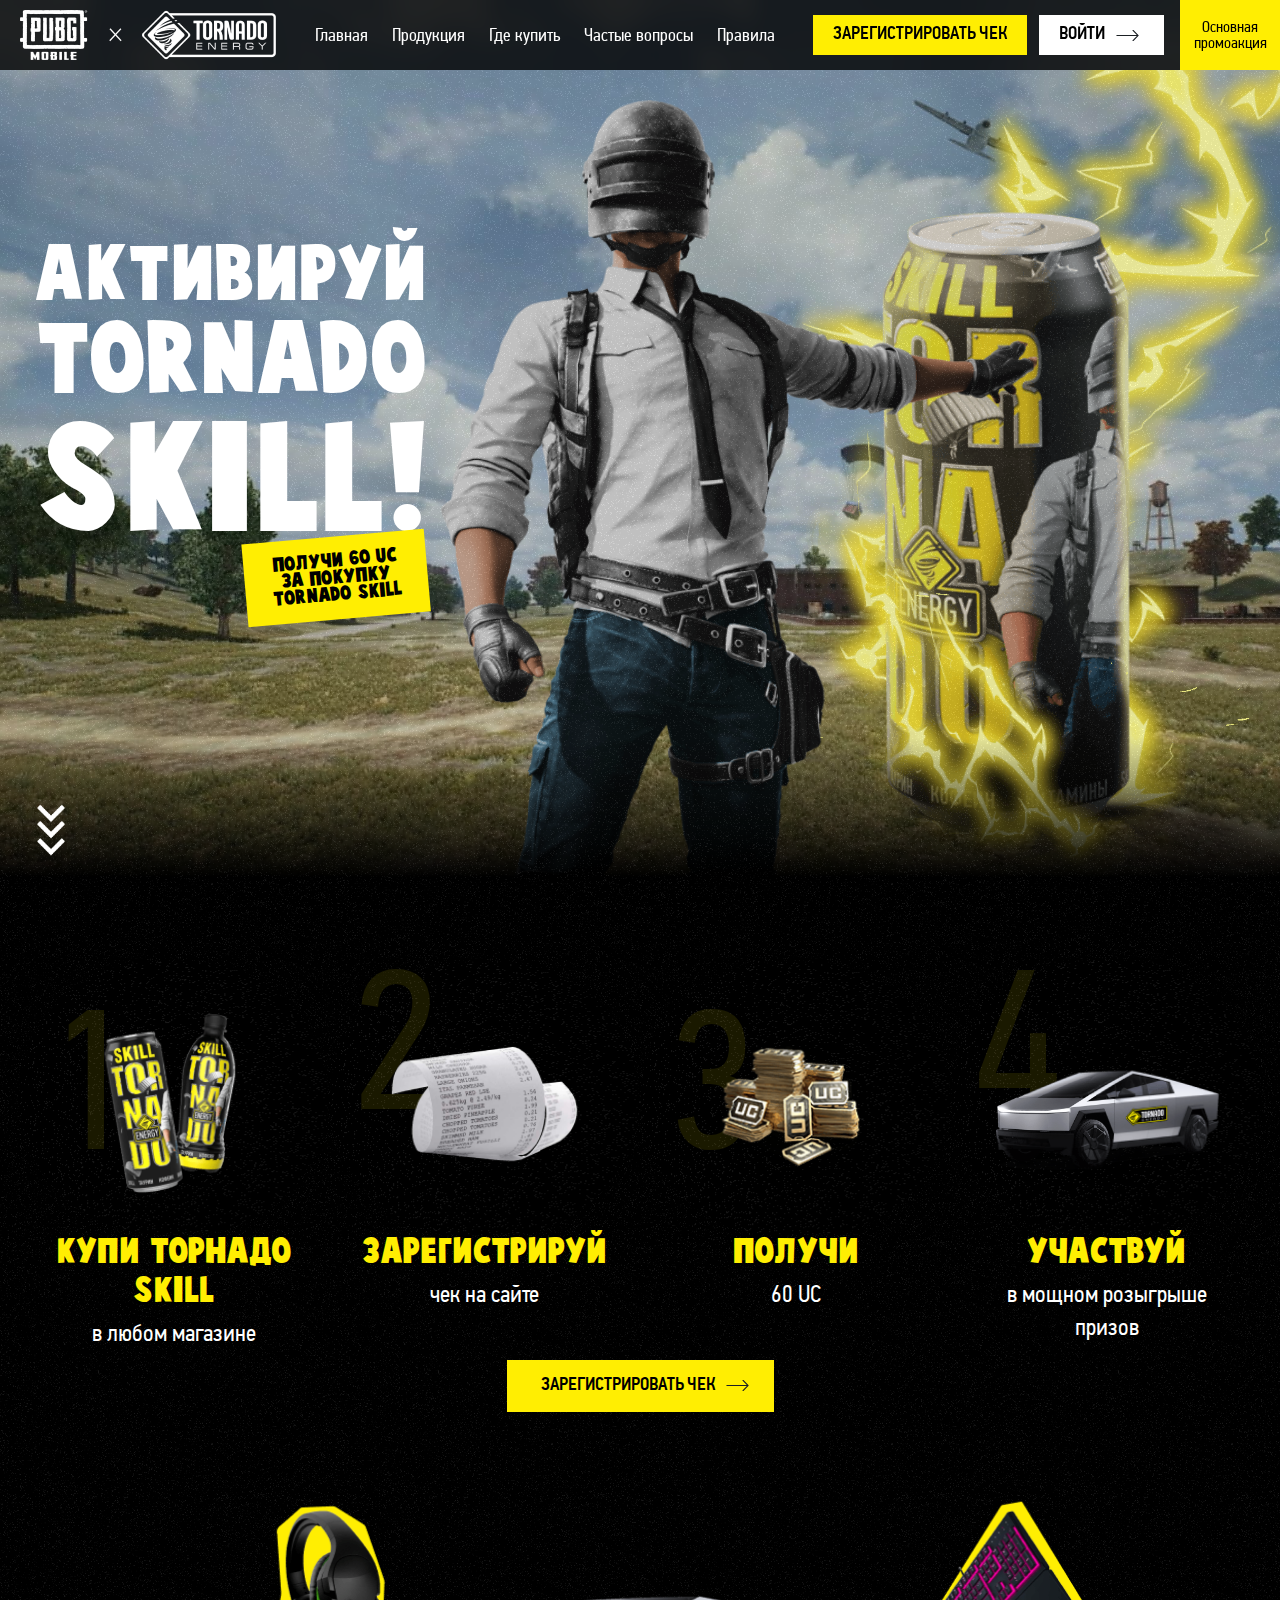
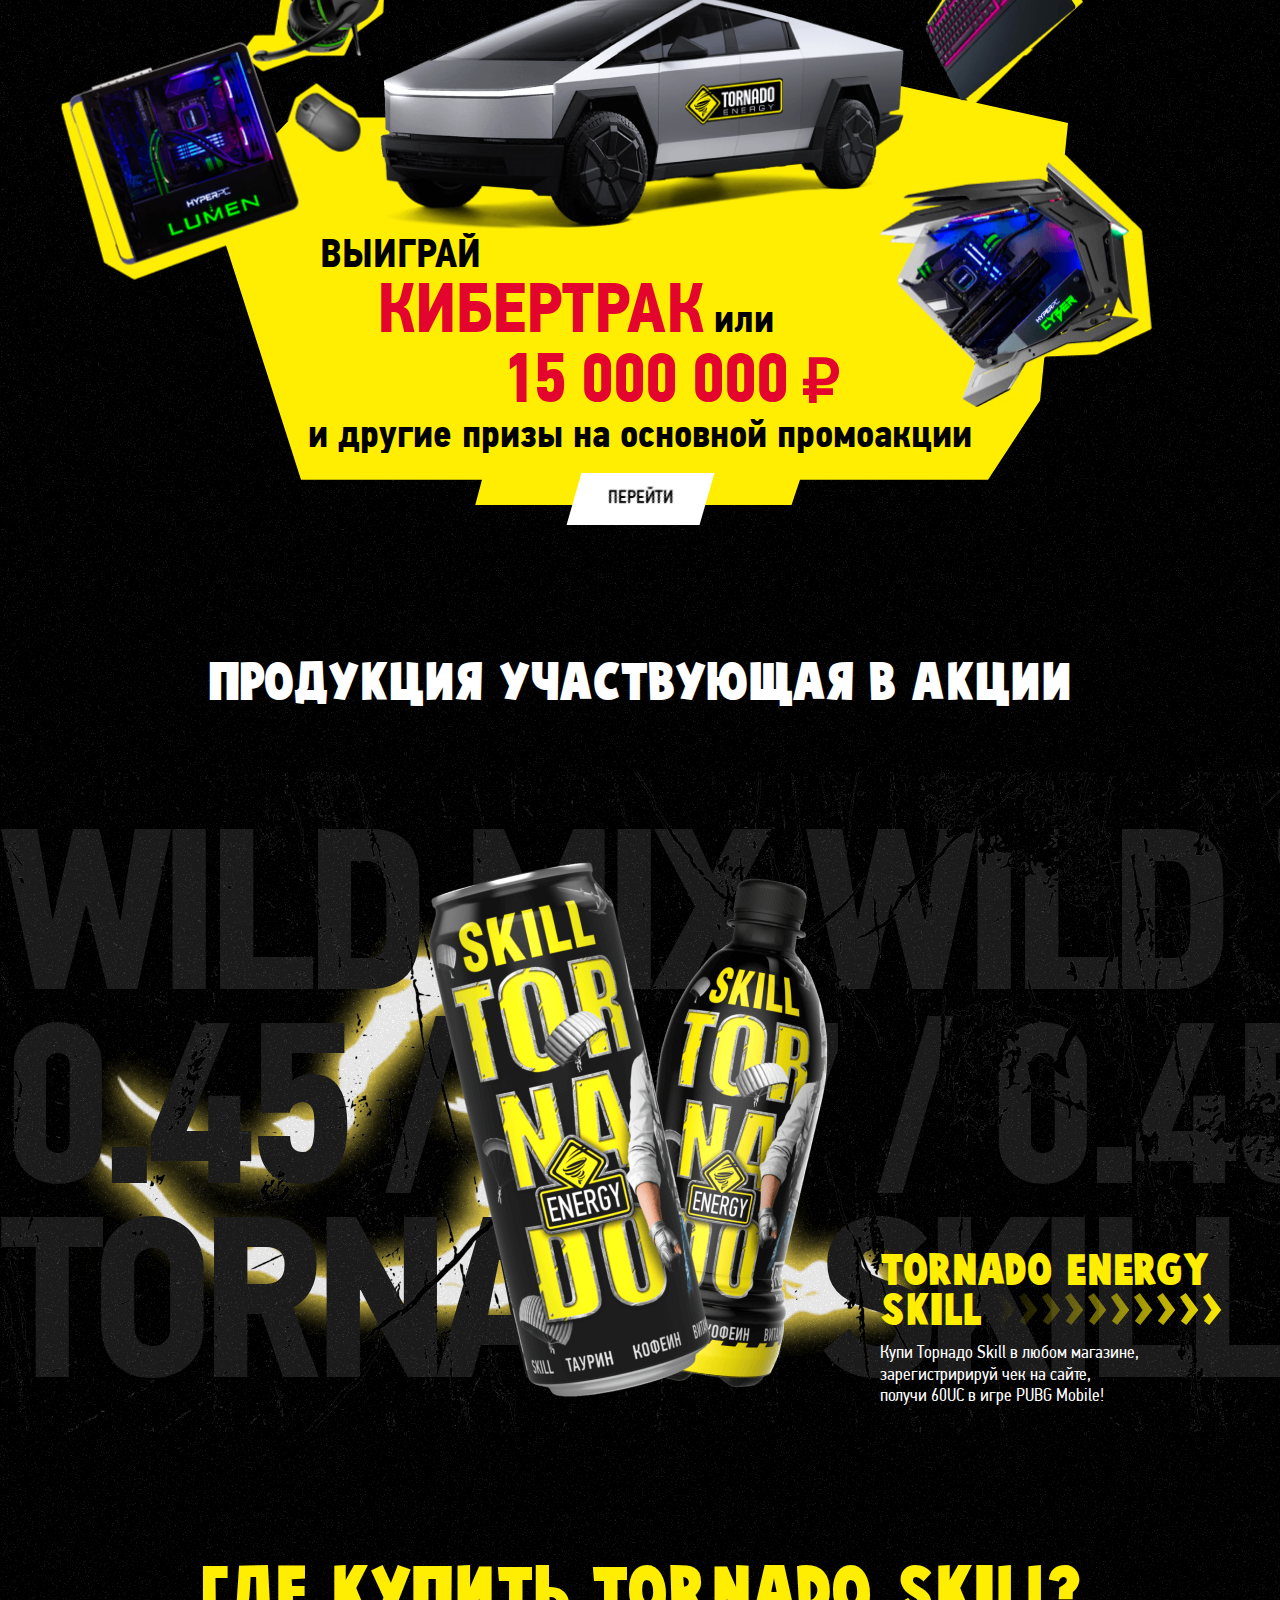
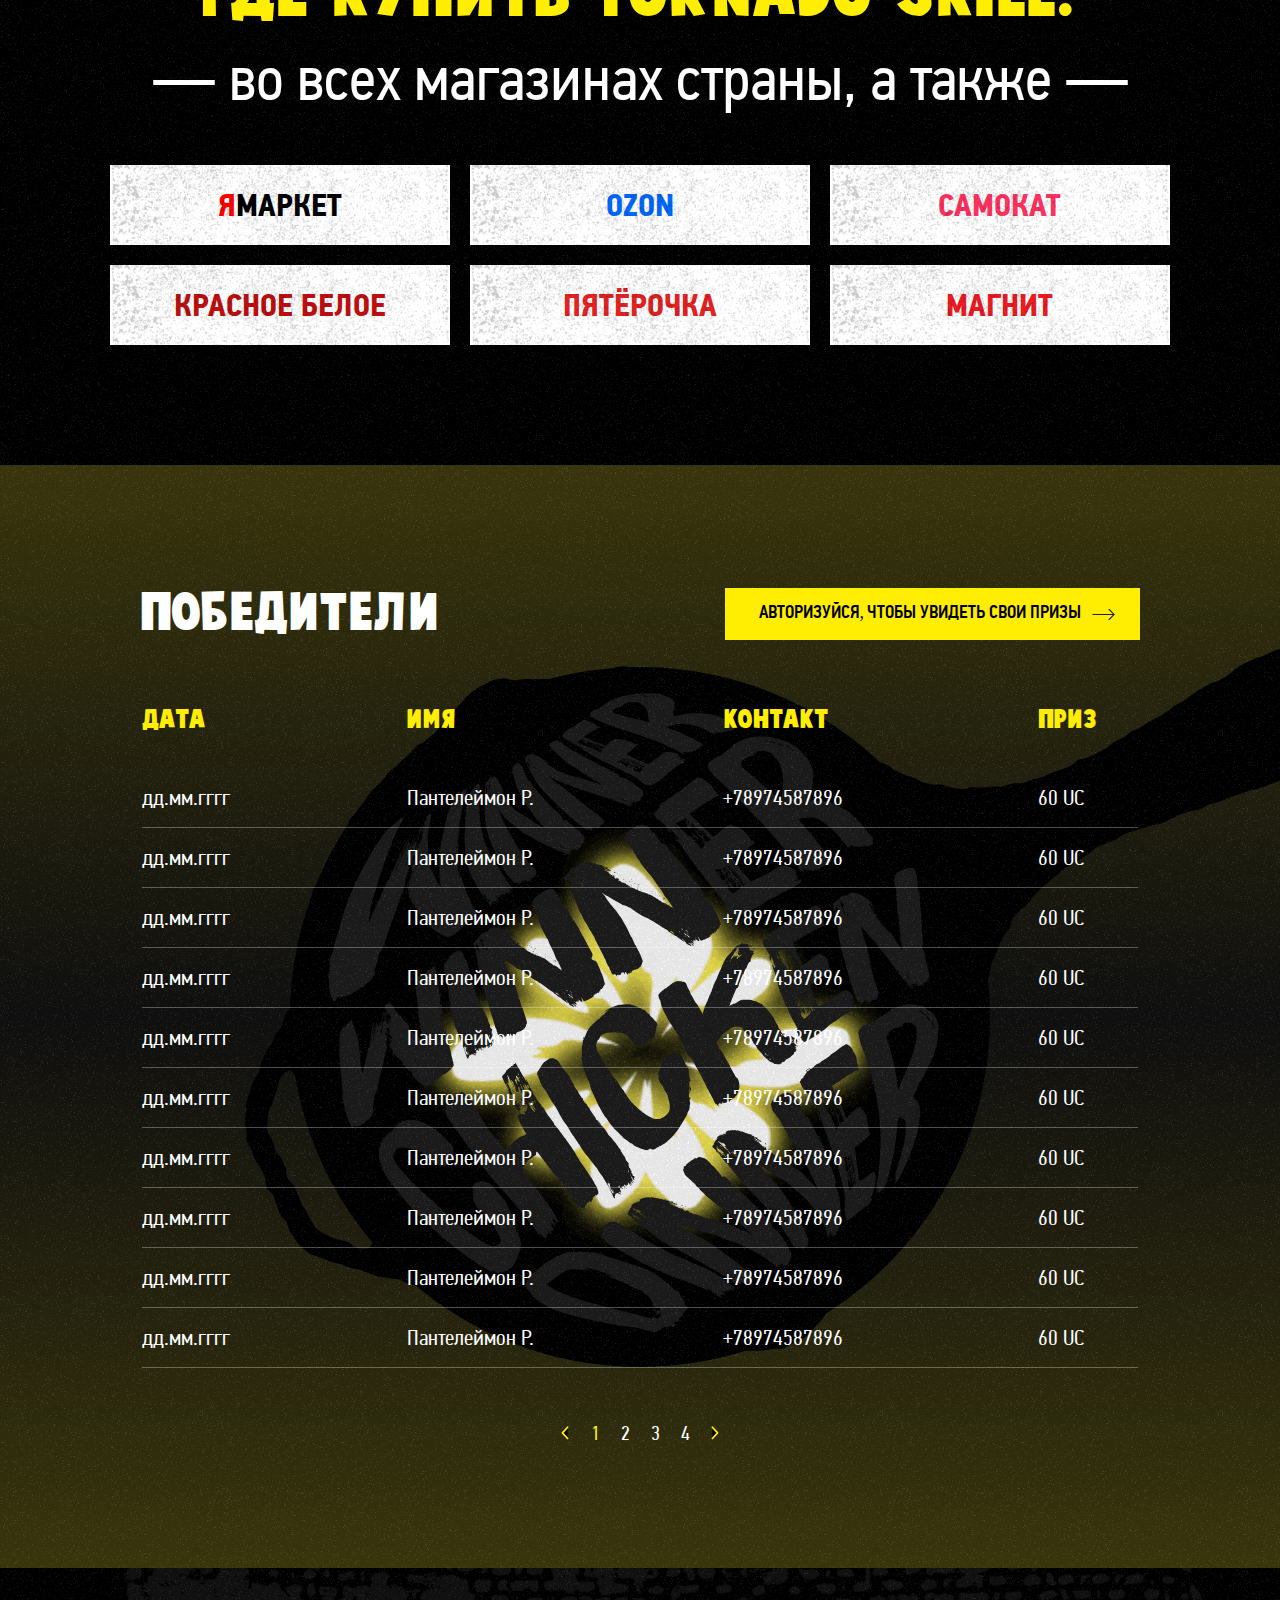
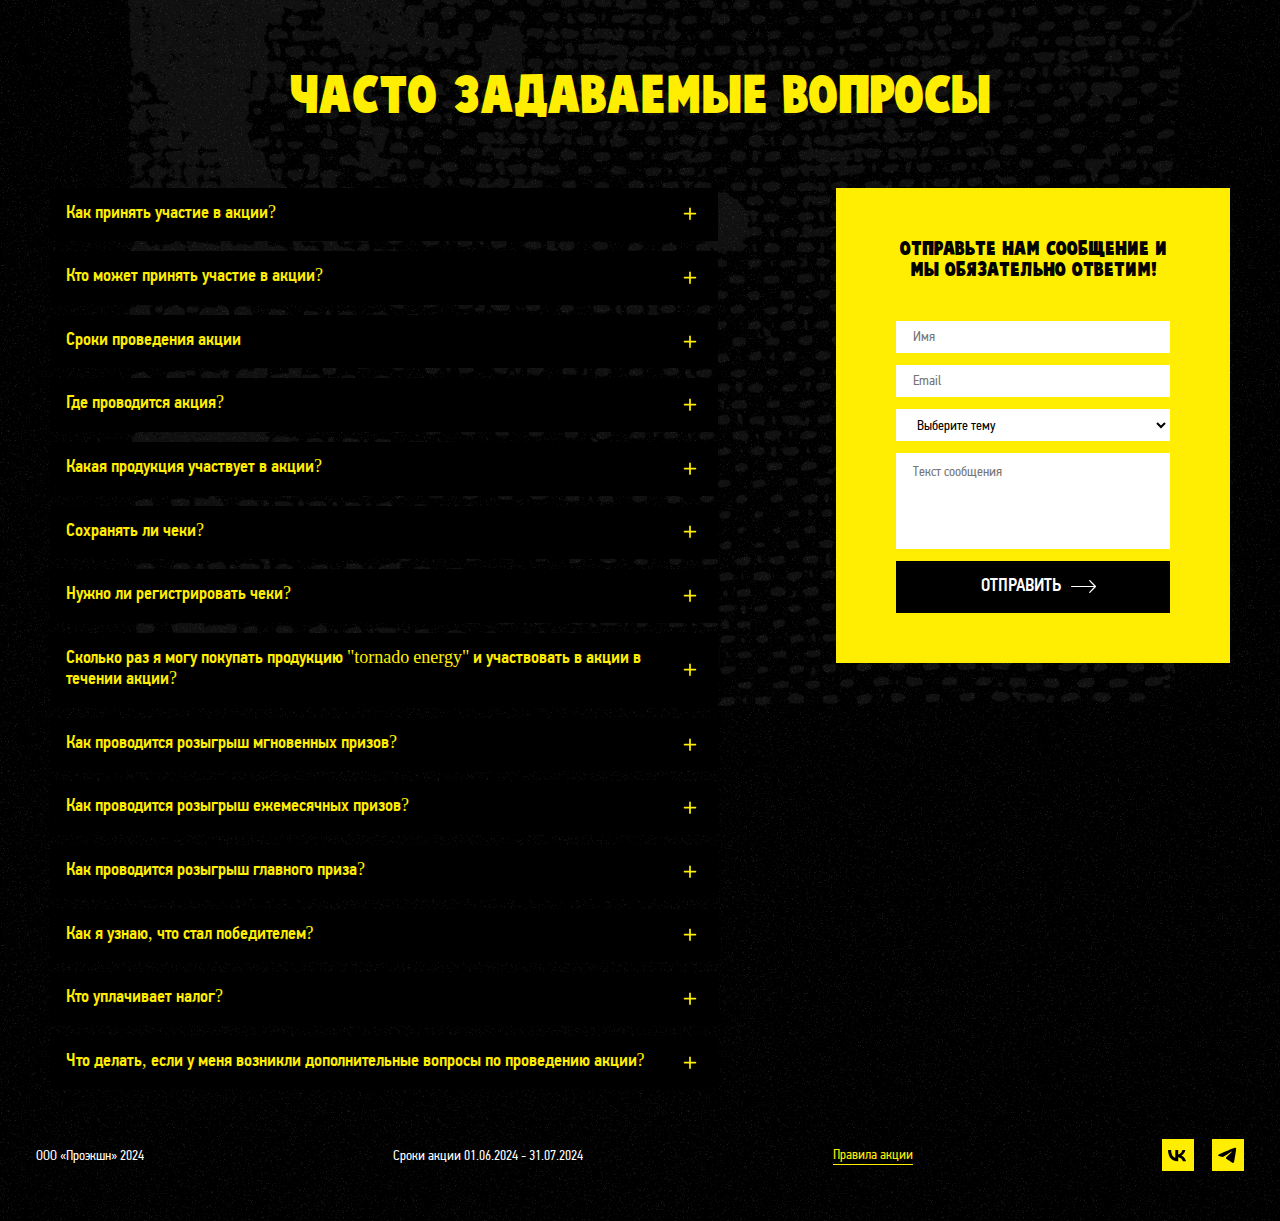
==== commit 9c4f20cf: "add final changes" ====
--- a/index.html
+++ b/index.html
@@ -1,894 +1,894 @@
-<!DOCTYPE html>
-<html lang="ru">
-  <head>
-    <meta charset="UTF-8" />
-    <meta http-equiv="X-UA-Compatible" content="IE=edge" />
-    <meta name="viewport" content="width=device-width, initial-scale=1.0" />
-    <meta name="description" content="Выиграй Кибертрак или 15 000 000 рублей!" />
-    <meta name="theme-color" content="#000000" />
-    <link rel="shortcut icon" href="./assets/img/favicon.ico" type="image/x-icon" />
-    <link rel="apple-touch-icon" href="./assets/img/icons/apple-touch-icon.png" />
-    <link rel="apple-touch-icon" sizes="57x57" href="./assets/img/icons/apple-touch-icon-57x57.png" />
-    <link rel="apple-touch-icon" sizes="72x72" href="./assets/img/icons/apple-touch-icon-72x72.png" />
-    <link rel="apple-touch-icon" sizes="76x76" href="./assets/img/icons/apple-touch-icon-76x76.png" />
-    <link rel="apple-touch-icon" sizes="114x114" href="./assets/img/icons/apple-touch-icon-114x114.png" />
-    <link rel="apple-touch-icon" sizes="120x120" href="./assets/img/icons/apple-touch-icon-120x120.png" />
-    <link rel="apple-touch-icon" sizes="144x144" href="./assets/img/icons/apple-touch-icon-144x144.png" />
-    <link rel="apple-touch-icon" sizes="152x152" href="./assets/img/icons/apple-touch-icon-152x152.png" />
-    <link rel="apple-touch-icon" sizes="180x180" href="./assets/img/icons/apple-touch-icon-180x180.png" />
-    <link rel="stylesheet" href="./assets/css/styles.min.css" />
-    <title>Tornado Energy</title>
-  </head>
-  <body class="body">
-    <!-- Header -->
-    <header class="header">
-      <div class="section-container">
-        <!--Logo-->
-        <div class="logo">
-          <a href="https://www.pubgmobile.com/en-US/home.shtml" target="_blank">
-            <img
-              height="50"
-              srcset="./assets/img/pugb.png 1x, ./assets/img/pugb@2x.png 2x"
-              src="./assets/img/pugb.png"
-              alt="Tornado Energy"
-              class="bg"
-            />
-          </a>
-          <svg width="14" height="14"><use href="./assets/img/icons.svg#close"></use></svg>
-          <a href="https://promo.tornadoenergy.me/" target="_blank">
-            <img
-              height="50"
-              srcset="./assets/img/logo.png 1x, ./assets/img/logo@2x.png 2x"
-              src="./assets/img/logo.png"
-              alt="Tornado Energy"
-              class="bg"
-            />
-          </a>
-        </div>
-        <!--Navigation-->
-        <nav class="navigation">
-          <menu class="menu">
-            <li><a href="#" data-scrollto="section--hero">Главная</a></li>
-            <li><a href="#" data-scrollto="section--products">Продукция</a></li>
-            <li><a href="#" data-scrollto="section--shops">Где купить</a></li>
-            <li><a href="#" data-scrollto="section--faq">Частые вопросы</a></li>
-            <li><a href="https://promo.tornadoenergy.me/rules.pdf?v=1" target="_blank">Правила</a></li>
-          </menu>
-        </nav>
-        <!--Header buttons-->
-        <div class="buttonWrapper">
-          <a href="#" class="button button--yellow" data-scrollto="section--steps">
-            <span>Зарегистрировать чек</span>
-          </a>
-          <a href="#" class="button arrow"><span>Войти</span></a>
-          <a href="#" class="header-btn" data-scrollto="section--promo">Основная промоакция</a>
-        </div>
-      </div>
-    </header>
-
-    <main class="main">
-      <!-- Section Hero -->
-      <section class="section section--hero">
-        <div class="section-background">
-          <picture class="bg">
-            <source srcset="./assets/img/hero/bg_mobil.jpg" media="(max-width: 767px)" />
-            <source srcset="./assets/img/hero/bg.jpg 1x, ./assets/img/hero/bg@2x.jpg 2x" />
-            <img src="./assets/img/hero/bg.jpg" alt="Tornado Energy" />
-          </picture>
-          <div class="tornado">
-            <picture>
-              <source srcset="./assets/img/hero/can_mobil.png" media="(max-width: 1279px)" />
-              <source srcset="./assets/img/hero/can.png 1x, ./assets/img/hero/can@2x.png 2x" />
-              <img src="./assets/img/hero/can.png" alt="Tornado Energy" class="can" />
-            </picture>
-            <img src="./assets/img/hero/hero.gif" alt="Tornado Energy" class="animation" />
-          </div>
-          <picture class="man">
-            <source srcset="./assets/img/hero/man_mobil.png" media="(max-width: 767px)" />
-            <source srcset="./assets/img/hero/man.png 1x, ./assets/img/hero/man@2x.png 2x" />
-            <img src="./assets/img/hero/man.png" alt="Tornado Energy" />
-          </picture>
-          <!-- <img
-            srcset="./assets/img/hero/man.png 1x, ./assets/img/hero/man@2x.png 2x"
-            src="./assets/img/hero/man.png"
-            alt="Tornado Energy"
-            class="man"
-          /> -->
-        </div>
-        <div class="section-container">
-          <div class="titleWrapper">
-            <h1 class="title title--h1">
-              Активируй <span class="tornado">tornado</span> <span class="skills">skill!</span>
-            </h1>
-            <p class="hero-subtitle">Получи 60 UC за покупку TORNADO SKILL</p>
-          </div>
-          <a href="#" data-scrollto="section--steps" class="scrolldown">
-            <img src="./assets/img/hero/arrows.gif" alt="Tornado Energy" class="man" />
-          </a>
-        </div>
-      </section>
-
-      <!-- Section Steps -->
-      <section class="section section--steps noise">
-        <div class="section-container">
-          <ul class="steps">
-            <!--step 1-->
-            <li>
-              <div class="effect">
-                <img src="./assets/img/steps/step1.gif" alt="Tornado Energy" />
-              </div>
-              <div class="step-image">
-                <img
-                  srcset="./assets/img/steps/1.png 1x, ./assets/img/steps/1@2x.png 2x"
-                  src="./assets/img/steps/1.png"
-                  alt="Tornado Energy"
-                />
-              </div>
-              <h2 class="title title--h3">Купи Торнадо SKILL</h2>
-              <p class="subtitle">в любом магазине</p>
-            </li>
-            <!--step 2-->
-            <li>
-              <div class="effect"><img src="./assets/img/steps/step2.gif" alt="Tornado Energy" /></div>
-              <div class="step-image">
-                <img
-                  srcset="./assets/img/steps/2.png 1x, ./assets/img/steps/2@2x.png 2x"
-                  src="./assets/img/steps/2.png"
-                  alt="Tornado Energy"
-                />
-              </div>
-              <h2 class="title title--h3">Зарегистрируй</h2>
-              <p class="subtitle">чек на сайте</p>
-            </li>
-            <!--step 3-->
-            <li>
-              <div class="effect"><img src="./assets/img/steps/step1.gif" alt="Tornado Energy" /></div>
-              <div class="step-image">
-                <img
-                  srcset="./assets/img/steps/3.png 1x, ./assets/img/steps/3@2x.png 2x"
-                  src="./assets/img/steps/3.png"
-                  alt="Tornado Energy"
-                />
-              </div>
-              <h2 class="title title--h3">Получи</h2>
-              <p class="subtitle">60 UC</p>
-            </li>
-            <!--step 4-->
-            <li>
-              <div class="effect"><img src="./assets/img/steps/step2.gif" alt="Tornado Energy" /></div>
-              <div class="step-image">
-                <div class="truck">
-                  <img
-                    srcset="./assets/img/steps/4.png 1x, ./assets/img/steps/4@2x.png 2x"
-                    src="./assets/img/steps/4.png"
-                    alt="Tornado Energy"
-                  />
-                </div>
-              </div>
-              <h2 class="title title--h3">Участвуй</h2>
-              <p class="subtitle">в мощном розыгрыше призов</p>
-            </li>
-          </ul>
-          <div class="buttonWrapper">
-            <a href="#" class="button button--yellow arrow">
-              <span>Зарегистрировать чек</span>
-            </a>
-          </div>
-        </div>
-      </section>
-
-      <!-- Section promo -->
-      <section class="section section--promo noise">
-        <div class="section-container">
-          <div class="promo">
-            <!--Background-->
-            <svg
-              class="promoBg"
-              viewBox="0 0 856 415"
-              fill="none"
-              xmlns="http://www.w3.org/2000/svg"
-              preserveAspectRatio="none"
-            >
-              <path
-                d="M552.5 84.517H269.977L235 35.7572H79.5L0 118.107L89 390.346H269.977L263.253 415H579.5L588 390.346H776L828 312.604L856 41.1749L666 0L552.5 84.517Z"
-                fill="#FFEE02"
-              />
-            </svg>
-
-            <!--Images-->
-            <img
-              srcset="./assets/img/promo/1.png 1x, ./assets/img/promo/1@2x.png 2x"
-              src="./assets/img/promo/1.png"
-              alt="Tornado Energy"
-              class="promo-image left top"
-            />
-            <img
-              srcset="./assets/img/promo/2.png 1x, ./assets/img/promo/2@2x.png 2x"
-              src="./assets/img/promo/2.png"
-              alt="Tornado Energy"
-              class="promo-image left middle"
-            />
-            <img
-              srcset="./assets/img/promo/3.png 1x, ./assets/img/promo/3@2x.png 2x"
-              src="./assets/img/promo/3.png"
-              alt="Tornado Energy"
-              class="promo-image left bottom"
-            />
-            <img
-              srcset="./assets/img/promo/4.png 1x, ./assets/img/promo/4@2x.png 2x"
-              src="./assets/img/promo/4.png"
-              alt="Tornado Energy"
-              class="promo-image right top"
-            />
-            <img
-              srcset="./assets/img/promo/5.png 1x, ./assets/img/promo/5@2x.png 2x"
-              src="./assets/img/promo/5.png"
-              alt="Tornado Energy"
-              class="promo-image right bottom"
-            />
-            <div class="truckWrapper">
-              <div class="truck">
-                <img src="./assets/img/promo/truck.png" alt="Tornado Energy" />
-              </div>
-            </div>
-
-            <!--Text-->
-            <div class="promo-title">
-              <p>ВЫИГРАЙ</p>
-              <p><span class="accent">КИБЕРТРАК</span> <span class="or">или</span></p>
-              <p class="accent accent--spacing">15 000 000 <span class="rub">&#8381;</span></p>
-              <p>и другие призы на основной промоакции</p>
-            </div>
-
-            <!--Button-->
-            <div class="buttonWrapper">
-              <a href="#" class="button slope"><span>Перейти</span></a>
-            </div>
-          </div>
-        </div>
-      </section>
-
-      <!--Section--products-->
-      <section class="section section--products noise">
-        <div class="titleWrapper ta--c">
-          <h2 class="title title--h2">Продукция участвующая в акции</h2>
-        </div>
-        <div class="products">
-          <div class="section-background">
-            <img src="./assets/img/products/products.gif" alt="Tornado Energy" class="animation" />
-            <div class="products-bg-text">
-              <div class="runText" data-runtext="left">
-                <div class="runText__inner">wild&nbsp;mix&nbsp;</div>
-              </div>
-              <div class="runText" data-runtext="right">
-                <div class="runText__inner">0.45&nbsp;/&nbsp;0.47&nbsp;/&nbsp;</div>
-              </div>
-              <div class="runText" data-runtext="left">
-                <div class="runText__inner">tornado&nbsp;SKILL&nbsp;</div>
-              </div>
-            </div>
-            <img src="./assets/img/products/crack.png" alt="Tornado Energy" class="crack" />
-          </div>
-          <div class="section-container">
-            <div class="products-images">
-              <img
-                srcset="./assets/img/products/product1.png 1x, ./assets/img/products/product1@2x.png 2x"
-                src="./assets/img/products/product1.png"
-                alt="Tornado Energy"
-              />
-              <img
-                srcset="./assets/img/products/product2.png 1x, ./assets/img/products/product2@2x.png 2x"
-                src="./assets/img/products/product2.png"
-                alt="Tornado Energy"
-              />
-            </div>
-            <div class="titleWrapper">
-              <h3 class="title title--h4">
-                Tornado Energy SKILL <span class="cool-gradient">>>>>>>>>>></span>
-              </h3>
-              <p class="subtitle">
-                Купи Торнадо Skill в любом магазине, зарегистририруй чек на сайте, получи 60UC в игре PUBG
-                Mobile!
-              </p>
-            </div>
-          </div>
-        </div>
-      </section>
-
-      <!--Section--shops-->
-      <section class="section section--shops noise">
-        <div class="section-container">
-          <div class="titleWrapper ta--c">
-            <h2 class="title title--shops">Где купить TORNADO SKILL?</h2>
-            <p class="subtitle"><span>—</span> во всех магазинах страны, а также <span>—</span></p>
-          </div>
-          <ul class="shops">
-            <li>
-              <a
-                href="https://market.yandex.ru/showcaptcha?mt=[base64]&retpath=[base64]%2C%2C_c5c067b66c75cec29bd0c1b663a53ea7&t=2/1716495500/3c34b61eb271cfac4cd2acf02f1e9147&u=d196d51-d25926f0-eb1317cc-d646e52c&s=f7f581543004a6fa191231b50b52860a"
-                class="schop-link yamarket"
-              >
-                <span>Я</span>маркет
-              </a>
-            </li>
-            <li>
-              <a
-                href="https://www.ozon.ru/category/energeticheskie-napitki-9473/?category_was_predicted=true&deny_category_prediction=true&from_global=true&text=tornado+energy"
-                target="_blank"
-                class="schop-link ozone"
-              >
-                OZON
-              </a>
-            </li>
-            <li>
-              <a
-                href="https://samokat.ru/product/ca00c99a-964a-11ec-b0fc-08c0eb31fffb"
-                target="_blank"
-                class="schop-link samokat"
-                >Самокат</a
-              >
-            </li>
-            <li>
-              <a
-                href="https://krasnoeibeloe.ru/catalog/energetiki_kokteyli/energeticheskie_napitki/"
-                target="_blank"
-                class="schop-link red_white"
-                >Красное белое</a
-              >
-            </li>
-            <li>
-              <a href="https://dostavka.5ka.ru/" target="_blank" class="schop-link peterochka">Пятёрочка</a>
-            </li>
-            <li>
-              <a
-                href="https://magnit.ru/search/?term=tornado+energy"
-                target="_blank"
-                class="schop-link magnit"
-                >Магнит</a
-              >
-            </li>
-          </ul>
-        </div>
-      </section>
-
-      <!--Section--winners-->
-      <section class="section section--winners">
-        <div class="section-background">
-          <img src="./assets/img/svg/winnersBg.svg" alt="Tornado Energy" class="svg" />
-          <img src="./assets/img/winners/winners.gif" alt="Tornado Energy" class="animation" />
-          <img src="./assets/img/svg/winnersBgText.svg" alt="Tornado Energy" class="svg" />
-        </div>
-        <div class="section-container">
-          <div class="titleWrapper ta--space">
-            <h2 class="title title--h2">Победители</h2>
-            <a href="#" class="button button--yellow arrow">
-              <span>Авторизуйся, чтобы увидеть свои призы</span>
-            </a>
-          </div>
-          <!--Winners-->
-          <table class="winnersTable">
-            <thead>
-              <tr>
-                <th>Дата</th>
-                <th>Имя</th>
-                <th>Контакт</th>
-                <th>Приз</th>
-              </tr>
-            </thead>
-            <tbody>
-              <tr>
-                <td>дд.мм.гггг</td>
-                <td>Пантелеймон Р.</td>
-                <td>+78974587896</td>
-                <td>60 UC</td>
-              </tr>
-              <tr>
-                <td>дд.мм.гггг</td>
-                <td>Пантелеймон Р.</td>
-                <td>+78974587896</td>
-                <td>60 UC</td>
-              </tr>
-              <tr>
-                <td>дд.мм.гггг</td>
-                <td>Пантелеймон Р.</td>
-                <td>+78974587896</td>
-                <td>60 UC</td>
-              </tr>
-              <tr>
-                <td>дд.мм.гггг</td>
-                <td>Пантелеймон Р.</td>
-                <td>+78974587896</td>
-                <td>60 UC</td>
-              </tr>
-              <tr>
-                <td>дд.мм.гггг</td>
-                <td>Пантелеймон Р.</td>
-                <td>+78974587896</td>
-                <td>60 UC</td>
-              </tr>
-              <tr>
-                <td>дд.мм.гггг</td>
-                <td>Пантелеймон Р.</td>
-                <td>+78974587896</td>
-                <td>60 UC</td>
-              </tr>
-              <tr>
-                <td>дд.мм.гггг</td>
-                <td>Пантелеймон Р.</td>
-                <td>+78974587896</td>
-                <td>60 UC</td>
-              </tr>
-              <tr>
-                <td>дд.мм.гггг</td>
-                <td>Пантелеймон Р.</td>
-                <td>+78974587896</td>
-                <td>60 UC</td>
-              </tr>
-              <tr>
-                <td>дд.мм.гггг</td>
-                <td>Пантелеймон Р.</td>
-                <td>+78974587896</td>
-                <td>60 UC</td>
-              </tr>
-              <tr>
-                <td>дд.мм.гггг</td>
-                <td>Пантелеймон Р.</td>
-                <td>+78974587896</td>
-                <td>60 UC</td>
-              </tr>
-            </tbody>
-          </table>
-
-          <!--winners pagination-->
-          <div class="pagination">
-            <a href="#" class="pagination-btn left" aria-label="left pagination">
-              <svg width="14" height="14"><use href="./assets/img/icons.svg#arr-left"></use></svg>
-            </a>
-            <a href="#" class="pagination-btn active">1</a>
-            <a href="#" class="pagination-btn">2</a>
-            <a href="#" class="pagination-btn">3</a>
-            <a href="#" class="pagination-btn">4</a>
-            <a href="#" class="pagination-btn right" aria-label="right pagination">
-              <svg width="14" height="14"><use href="./assets/img/icons.svg#arr-right"></use></svg>
-            </a>
-          </div>
-        </div>
-      </section>
-
-      <!--Section--FAQ-->
-      <section class="section section--faq noise">
-        <div class="section-container">
-          <div class="titleWrapper ta--c">
-            <h2 class="title title--h2">Часто задаваемые вопросы</h2>
-          </div>
-          <div class="faq-wrapper">
-            <div class="faq">
-              <!--question 1-->
-              <div class="accordeon" data-accordeon>
-                <div class="accordeon__head">
-                  <p>Как принять участие в акции?</p>
-                  <button type="button" class="accordeon__btn" aria-label="Open accordeon">
-                    <svg width="14" height="14"><use href="./assets/img/icons.svg#plus"></use></svg>
-                  </button>
-                </div>
-                <div class="accordeon__body">
-                  <div class="accordeon__answer">
-                    <p>Чтобы принять участие в акции, необходимо:</p>
-                    <ul class="list">
-                      <li>
-                        Совершить покупку Продукции под товарным знаком «Tornado Energy» в любом магазине (в
-                        том числе онлайн-магазины), расположенном на территории Российской Федерации.
-                      </li>
-                      <li>Зарегистрироваться на сайте акции promo.tornadoenergy.me</li>
-                      <li>
-                        Чек покупки необходимо загрузить в личный кабинет на сайте акции. <br />
-                        Загружаемая фотография кассового чека должна быть четкой, легко читаемой, со
-                        считываемым QR-кодом или штрих-кодом, датой и временем совершения покупки, и иной
-                        содержащейся на кассовом чеке информацией.
-                      </li>
-                    </ul>
-                  </div>
-                </div>
-              </div>
-
-              <!--question 2-->
-              <div class="accordeon" data-accordeon>
-                <div class="accordeon__head">
-                  <p>Кто может принять участие в акции?</p>
-                  <button type="button" class="accordeon__btn" aria-label="Open accordeon">
-                    <svg width="14" height="14"><use href="./assets/img/icons.svg#plus"></use></svg>
-                  </button>
-                </div>
-                <div class="accordeon__body">
-                  <div class="accordeon__answer">
-                    <p>
-                      Участниками акции могут являться дееспособные лица, достигшие возраста 18 лет, граждане
-                      Российской Федерации, проживающие на территории РФ. Участниками акции не могут быть
-                      сотрудники и представители организатора, аффилированные с организатором лица, члены их
-                      семей, а также работники других юридических лиц, причастных к организации и проведению
-                      акции, и члены их семей.
-                    </p>
-                  </div>
-                </div>
-              </div>
-
-              <!--question 3-->
-              <div class="accordeon" data-accordeon>
-                <div class="accordeon__head">
-                  <p>Сроки проведения акции</p>
-                  <button type="button" class="accordeon__btn" aria-label="Open accordeon">
-                    <svg width="14" height="14"><use href="./assets/img/icons.svg#plus"></use></svg>
-                  </button>
-                </div>
-                <div class="accordeon__body">
-                  <div class="accordeon__answer">
-                    <p>
-                      Период совершения покупки и регистрации чеков с 01 мая 2024 г. по 31 августа 2024 г.
-                      (включительно). Период выдачи призов: с 01 мая 2024 г. по 30 сентября 2024 года
-                      (включительно).
-                    </p>
-                  </div>
-                </div>
-              </div>
-
-              <!--question 4-->
-              <div class="accordeon" data-accordeon>
-                <div class="accordeon__head">
-                  <p>Где проводится акция?</p>
-                  <button type="button" class="accordeon__btn" aria-label="Open accordeon">
-                    <svg width="14" height="14"><use href="./assets/img/icons.svg#plus"></use></svg>
-                  </button>
-                </div>
-                <div class="accordeon__body">
-                  <div class="accordeon__answer">
-                    <p>
-                      Во всех торговых точках на территории Российской Федерации, в том числе осуществляющих
-                      продажу через интернет.
-                    </p>
-                  </div>
-                </div>
-              </div>
-
-              <!--question 5-->
-              <div class="accordeon" data-accordeon>
-                <div class="accordeon__head">
-                  <p>Какая продукция участвует в акции?</p>
-                  <button type="button" class="accordeon__btn" aria-label="Open accordeon">
-                    <svg width="14" height="14"><use href="./assets/img/icons.svg#plus"></use></svg>
-                  </button>
-                </div>
-                <div class="accordeon__body">
-                  <div class="accordeon__answer">
-                    <p>В акции участвует вся Продукция под товарным знаком «Tornado Energy», а именно:</p>
-                    <ul class="list">
-                      <li>
-                        Напиток безалкогольный тонизирующий газированный «Торнадо Энерджи АЙСБЕРРИ (Tornado
-                        Energy ICEBERRY)»
-                      </li>
-                      <li>
-                        Напиток безалкогольный тонизирующий газированный «Торнадо Энерджи БАББЛ (Tornado
-                        Energy BUBBLE)»
-                      </li>
-                      <li>
-                        Напиток безалкогольный тонизирующий газированный со вкусом арбуза «Торнадо Энерджи
-                        ВАТЕРМЕЛОН (Tornado Energy WATERMELON)»
-                      </li>
-                      <li>
-                        Напиток безалкогольный тонизирующий газированный «Торнадо Энерджи КОКОНАТ (Tornado
-                        Energy COCONUT)»
-                      </li>
-                      <li>
-                        Напиток безалкогольный тонизирующий газированный со вкусом малины «Торнадо Энерджи
-                        РАЗЗБЕРРИ (Tornado Energy RAZZBERRY)»
-                      </li>
-                      <li>
-                        Напиток безалкогольный тонизирующий газированный «Торнадо Энерджи СКИЛЛ (Tornado
-                        Energy SKILL)»
-                      </li>
-                      <li>
-                        Напиток безалкогольный тонизирующий газированный «Торнадо Энерджи АКТИВ (Tornado
-                        Energy ACTIVE)»
-                      </li>
-                      <li>
-                        Напиток безалкогольный тонизирующий газированный со вкусом банана «Торнадо Энерджи
-                        БАНАНА (Tornado Energy BANANA)»
-                      </li>
-                      <li>
-                        Напиток безалкогольный тонизирующий газированный «Торнадо Энерджи ШТОРМ (Tornado
-                        Energy STORM)»
-                      </li>
-                      <li>
-                        Напиток безалкогольный тонизирующий газированный со вкусом кактуса «Торнадо Энерджи
-                        КАКТУС (Tornado Energy CACTUS)»
-                      </li>
-                      <li>
-                        Напиток безалкогольный тонизирующий газированный «Торнадо Энерджи ЛЕМОНКЕЙК (Tornado
-                        Energy LEMONCAKE)»
-                      </li>
-                      <li>
-                        Напиток безалкогольный тонизирующий газированный со вкусом манго «Торнадо Энерджи
-                        МАНГО (Tornado Energy MANGO)»
-                      </li>
-                    </ul>
-                  </div>
-                </div>
-              </div>
-
-              <!--question 6-->
-              <div class="accordeon" data-accordeon>
-                <div class="accordeon__head">
-                  <p>Сохранять ли чеки?</p>
-                  <button type="button" class="accordeon__btn" aria-label="Open accordeon">
-                    <svg width="14" height="14"><use href="./assets/img/icons.svg#plus"></use></svg>
-                  </button>
-                </div>
-                <div class="accordeon__body">
-                  <div class="accordeon__answer">
-                    <p>Чеки необходимо сохранять до окончания акции.</p>
-                  </div>
-                </div>
-              </div>
-
-              <!--question 7-->
-              <div class="accordeon" data-accordeon>
-                <div class="accordeon__head">
-                  <p>Нужно ли регистрировать чеки?</p>
-                  <button type="button" class="accordeon__btn" aria-label="Open accordeon">
-                    <svg width="14" height="14"><use href="./assets/img/icons.svg#plus"></use></svg>
-                  </button>
-                </div>
-                <div class="accordeon__body">
-                  <div class="accordeon__answer">
-                    <p>
-                      Чек покупки необходимо загрузить в личный кабинет на сайте
-                      <a href="https://promo.tornadoenergy.me/" target="_blank" class="link">
-                        promo.tornadoenergy.me
-                      </a>
-                      . Загружаемая фотография кассового чека должна быть четкой, легко читаемой, со
-                      считываемым QR-кодом или штрих-кодом, датой и временем совершения покупки и иной
-                      содержащейся на кассовом чеке информацией.
-                    </p>
-                  </div>
-                </div>
-              </div>
-
-              <!--question 8-->
-              <div class="accordeon" data-accordeon>
-                <div class="accordeon__head">
-                  <p>
-                    Сколько раз я могу покупать продукцию "tornado energy" и участвовать в акции в течении
-                    акции?
-                  </p>
-                  <button type="button" class="accordeon__btn" aria-label="Open accordeon">
-                    <svg width="14" height="14"><use href="./assets/img/icons.svg#plus"></use></svg>
-                  </button>
-                </div>
-                <div class="accordeon__body">
-                  <div class="accordeon__answer">
-                    <p>
-                      Один пользователь может загрузить не более 10 чеков каждый день в период проведения
-                      акции.
-                    </p>
-                  </div>
-                </div>
-              </div>
-
-              <!--question 9-->
-              <div class="accordeon" data-accordeon>
-                <div class="accordeon__head">
-                  <p>Как проводится розыгрыш мгновенных призов?</p>
-                  <button type="button" class="accordeon__btn" aria-label="Open accordeon">
-                    <svg width="14" height="14"><use href="./assets/img/icons.svg#plus"></use></svg>
-                  </button>
-                </div>
-                <div class="accordeon__body">
-                  <div class="accordeon__answer">
-                    <p>
-                      Каждую неделю Пользователь, набравший 3 Коина (Заявки на розыгрыш), получает возможность
-                      открыть в личном кабинете Кейс и узнать какой Приз он выиграл.
-                    </p>
-                    <p>
-                      Кейс становится доступным пользователю каждый понедельник. За весь период акции
-                      максимально можно открыть 10 Кейсов.
-                    </p>
-                  </div>
-                </div>
-              </div>
-
-              <!--question 10-->
-              <div class="accordeon" data-accordeon>
-                <div class="accordeon__head">
-                  <p>Как проводится розыгрыш ежемесячных призов?</p>
-                  <button type="button" class="accordeon__btn" aria-label="Open accordeon">
-                    <svg width="14" height="14"><use href="./assets/img/icons.svg#plus"></use></svg>
-                  </button>
-                </div>
-                <div class="accordeon__body">
-                  <div class="accordeon__answer">
-                    <p>Розыгрыш ежемесячных призов происходит в соответствии с датами ниже:</p>
-                    <ul class="list">
-                      <li>За 1-й месяц - 07.06.2024 г.;</li>
-                      <li>За 2-й месяц - 05.07.2024 г.;</li>
-                      <li>За 3-й месяц - 09.08.2024 г.;</li>
-                      <li>За 4-й месяц - 06.09.2024 г.;</li>
-                    </ul>
-                    <p>
-                      В розыгрыше принимают участие все Заявки на розыгрыш (Коины) полученные за период
-                      регистрации. Для участия в розыгрыше необходимо зарегистрировать минимум 3 единицы
-                      продукции и иметь 10 Коинов ( Заявок на розыгрыш)
-                    </p>
-                    <p>
-                      Розыгрыш призов проводится в соответствии с формулами, указанными в правилах акции, в
-                      разделе 8.
-                    </p>
-                  </div>
-                </div>
-              </div>
-
-              <!--question 11-->
-              <div class="accordeon" data-accordeon>
-                <div class="accordeon__head">
-                  <p>Как проводится розыгрыш главного приза?</p>
-                  <button type="button" class="accordeon__btn" aria-label="Open accordeon">
-                    <svg width="14" height="14"><use href="./assets/img/icons.svg#plus"></use></svg>
-                  </button>
-                </div>
-                <div class="accordeon__body">
-                  <div class="accordeon__answer">
-                    <p>Розыгрыш главного приза акции будет произведен 06.09.2024 г.</p>
-                    <p>
-                      В розыгрыше принимают участие все Заявки на розыгрыш (Коины) полученные за период
-                      регистрации. Для участия в розыгрыше необходимо зарегистрировать минимум 10 единиц
-                      продукции и иметь 30 Коинов ( Заявок на розыгрыш).
-                    </p>
-                    <p>
-                      Розыгрыш призов проводится в соответствии с формулами, указанными в правилах акции, в
-                      разделе 8.
-                    </p>
-                  </div>
-                </div>
-              </div>
-
-              <!--question 12-->
-              <div class="accordeon" data-accordeon>
-                <div class="accordeon__head">
-                  <p>Как я узнаю, что стал победителем?</p>
-                  <button type="button" class="accordeon__btn" aria-label="Open accordeon">
-                    <svg width="14" height="14"><use href="./assets/img/icons.svg#plus"></use></svg>
-                  </button>
-                </div>
-                <div class="accordeon__body">
-                  <div class="accordeon__answer">
-                    <p>
-                      Организаторы акции свяжутся с вами по электронной почте, указанной в личном кабинете на
-                      сайте акции. Также результаты всех розыгрышей, будут публиковаться на сайте
-                      <a href="https://promo.tornadoenergy.me/" target="_blank" class="link">
-                        promo.tornadoenergy.me
-                      </a>
-                    </p>
-                  </div>
-                </div>
-              </div>
-
-              <!--question 13-->
-              <div class="accordeon" data-accordeon>
-                <div class="accordeon__head">
-                  <p>Кто уплачивает налог?</p>
-                  <button type="button" class="accordeon__btn" aria-label="Open accordeon">
-                    <svg width="14" height="14"><use href="./assets/img/icons.svg#plus"></use></svg>
-                  </button>
-                </div>
-                <div class="accordeon__body">
-                  <div class="accordeon__answer">
-                    <p>
-                      Организатор акции выступает налоговым агентом, предоставляет в налоговые органы сведения
-                      о доходах физических лиц в связи с вручением им призов, а также в полном объёме
-                      удерживает денежную часть еженедельного и главного призов и уплачивает налог на доходы
-                      физических лиц из данной дополнительной денежной награды.
-                    </p>
-                    <p>
-                      При выдаче Участнику-Победителю Приза - Автомобиль НДФЛ в размере 35% от стоимости Приза
-                      перечисляются получателем приза (Победителем) в Налоговые органы самостоятельно за счёт
-                      собственных средств. Организатор выполняет функцию по передаче необходимых документов в
-                      Налоговые Органы.
-                    </p>
-                  </div>
-                </div>
-              </div>
-
-              <!--question 14-->
-              <div class="accordeon" data-accordeon>
-                <div class="accordeon__head">
-                  <p>Что делать, если у меня возникли дополнительные вопросы по проведению акции?</p>
-                  <button type="button" class="accordeon__btn" aria-label="Open accordeon">
-                    <svg width="14" height="14"><use href="./assets/img/icons.svg#plus"></use></svg>
-                  </button>
-                </div>
-                <div class="accordeon__body">
-                  <div class="accordeon__answer">
-                    <p>
-                      Если у вас возникли ещё вопросы, вы можете связаться с организаторами акции по
-                      электронной почте:
-                      <a href="mailto:help@promo.tornadoenergy.me" class="link">
-                        help@promo.tornadoenergy.me
-                      </a>
-                    </p>
-                  </div>
-                </div>
-              </div>
-            </div>
-
-            <!--FORM-->
-            <div class="contactForm">
-              <h3 class="title title--h5">Отправьте нам сообщение и мы обязательно ответим!</h3>
-              <form action="#" novalidate class="form" data-form>
-                <label class="label" aria-label="label for name">
-                  <input type="text" name="name" class="input" placeholder="Имя" required />
-                </label>
-                <label class="label" aria-label="label for email">
-                  <input type="email" name="email" class="input" placeholder="Email" required />
-                </label>
-                <label class="label" aria-label="label for thema">
-                  <select name="thema" class="input" required>
-                    <option value="" selected="">Выберите тему</option>
-                    <option value="Регистрация на сайте">Регистрация на сайте</option>
-                    <option value="Работа сайта">Работа сайта</option>
-                    <option value="Регистрация чеков">Регистрация чеков</option>
-                    <option value="Правила акции">Правила акции</option>
-                    <option value="Продукция">Продукция</option>
-                    <option value="Призы">Призы</option>
-                    <option value="Другое">Другое</option>
-                  </select>
-                </label>
-                <label class="label" aria-label="label for message">
-                  <textarea
-                    name="message"
-                    class="input input--textarea"
-                    placeholder="Текст сообщения"
-                  ></textarea>
-                </label>
-                <button type="submit" class="button button--black arrow"><span>Отправить</span></button>
-              </form>
-            </div>
-          </div>
-        </div>
-        <!-- Footer -->
-        <footer class="footer">
-          <div class="section-container">
-            <p>ООО «Проэкшн» 2024</p>
-            <p>Сроки акции 01.06.2024 - 31.07.2024</p>
-            <ul class="footerNavigation">
-              <li>
-                <a href="https://promo.tornadoenergy.me/rules.pdf?v=1" target="_blank">Правила акции</a>
-              </li>
-            </ul>
-            <ul class="socials">
-              <li>
-                <a href="https://vk.com/tornado_energy" target="_blank">
-                  <svg width="14" height="14"><use href="./assets/img/icons.svg#vk"></use></svg>
-                </a>
-              </li>
-              <li>
-                <a href="https://t.me/tornadoenergyme" target="_blank">
-                  <svg width="14" height="14"><use href="./assets/img/icons.svg#telegram"></use></svg>
-                </a>
-              </li>
-            </ul>
-          </div>
-        </footer>
-      </section>
-    </main>
-
-    <!--Mobil Navigation-->
-    <nav class="mobil-navigation">
-      <menu class="menu">
-        <li><a href="#" data-scrollto="section--hero">Главная</a></li>
-        <li><a href="#" data-scrollto="section--products">Продукция</a></li>
-        <li><a href="#" data-scrollto="section--shops">Где купить</a></li>
-        <li><a href="#" data-scrollto="section--faq">Частые вопросы</a></li>
-        <li><a href="https://promo.tornadoenergy.me/rules.pdf?v=1" target="_blank">Правила</a></li>
-      </menu>
-    </nav>
-    <script src="./assets/js/scripts.js"></script>
-  </body>
-</html>
+<!DOCTYPE html>
+<html lang="ru">
+  <head>
+    <meta charset="UTF-8" />
+    <meta http-equiv="X-UA-Compatible" content="IE=edge" />
+    <meta name="viewport" content="width=device-width, initial-scale=1.0" />
+    <meta name="description" content="Выиграй Кибертрак или 15 000 000 рублей!" />
+    <meta name="theme-color" content="#000000" />
+    <link rel="shortcut icon" href="./assets/img/favicon.ico" type="image/x-icon" />
+    <link rel="apple-touch-icon" href="./assets/img/icons/apple-touch-icon.png" />
+    <link rel="apple-touch-icon" sizes="57x57" href="./assets/img/icons/apple-touch-icon-57x57.png" />
+    <link rel="apple-touch-icon" sizes="72x72" href="./assets/img/icons/apple-touch-icon-72x72.png" />
+    <link rel="apple-touch-icon" sizes="76x76" href="./assets/img/icons/apple-touch-icon-76x76.png" />
+    <link rel="apple-touch-icon" sizes="114x114" href="./assets/img/icons/apple-touch-icon-114x114.png" />
+    <link rel="apple-touch-icon" sizes="120x120" href="./assets/img/icons/apple-touch-icon-120x120.png" />
+    <link rel="apple-touch-icon" sizes="144x144" href="./assets/img/icons/apple-touch-icon-144x144.png" />
+    <link rel="apple-touch-icon" sizes="152x152" href="./assets/img/icons/apple-touch-icon-152x152.png" />
+    <link rel="apple-touch-icon" sizes="180x180" href="./assets/img/icons/apple-touch-icon-180x180.png" />
+    <link rel="stylesheet" href="./assets/css/styles.min.css" />
+    <title>Tornado Energy</title>
+  </head>
+  <body class="body">
+    <!-- Header -->
+    <header class="header">
+      <div class="section-container">
+        <!--Logo-->
+        <div class="logo">
+          <a href="https://www.pubgmobile.com/en-US/home.shtml" target="_blank">
+            <img
+              height="50"
+              srcset="./assets/img/pugb.png 1x, ./assets/img/pugb@2x.png 2x"
+              src="./assets/img/pugb.png"
+              alt="Tornado Energy"
+              class="bg"
+            />
+          </a>
+          <svg width="14" height="14"><use href="./assets/img/icons.svg#close"></use></svg>
+          <a href="https://promo.tornadoenergy.me/" target="_blank">
+            <img
+              height="50"
+              srcset="./assets/img/logo.png 1x, ./assets/img/logo@2x.png 2x"
+              src="./assets/img/logo.png"
+              alt="Tornado Energy"
+              class="bg"
+            />
+          </a>
+        </div>
+        <!--Navigation-->
+        <nav class="navigation">
+          <menu class="menu">
+            <li><a href="#" data-scrollto="section--hero">Главная</a></li>
+            <li><a href="#" data-scrollto="section--products">Продукция</a></li>
+            <li><a href="#" data-scrollto="section--shops">Где купить</a></li>
+            <li><a href="#" data-scrollto="section--faq">Частые вопросы</a></li>
+            <li><a href="https://promo.tornadoenergy.me/rules.pdf?v=1" target="_blank">Правила</a></li>
+          </menu>
+        </nav>
+        <!--Header buttons-->
+        <div class="buttonWrapper">
+          <a href="#" class="button button--yellow" data-scrollto="section--steps">
+            <span>Зарегистрировать чек</span>
+          </a>
+          <a href="#" class="button arrow"><span>Войти</span></a>
+          <a href="#" class="header-btn" data-scrollto="section--promo">Основная промоакция</a>
+        </div>
+      </div>
+    </header>
+
+    <main class="main">
+      <!-- Section Hero -->
+      <section class="section section--hero">
+        <div class="section-background">
+          <picture class="bg">
+            <source srcset="./assets/img/hero/bg_mobil.jpg" media="(max-width: 767px)" />
+            <source srcset="./assets/img/hero/bg.jpg 1x, ./assets/img/hero/bg@2x.jpg 2x" />
+            <img src="./assets/img/hero/bg.jpg" alt="Tornado Energy" />
+          </picture>
+          <div class="tornado">
+            <picture>
+              <source srcset="./assets/img/hero/can_mobil.png" media="(max-width: 1279px)" />
+              <source srcset="./assets/img/hero/can.png 1x, ./assets/img/hero/can@2x.png 2x" />
+              <img src="./assets/img/hero/can.png" alt="Tornado Energy" class="can" />
+            </picture>
+            <img src="./assets/img/hero/hero.gif" alt="Tornado Energy" class="animation" />
+          </div>
+          <picture class="man">
+            <source srcset="./assets/img/hero/man_mobil.png" media="(max-width: 767px)" />
+            <source srcset="./assets/img/hero/man.png 1x, ./assets/img/hero/man@2x.png 2x" />
+            <img src="./assets/img/hero/man.png" alt="Tornado Energy" />
+          </picture>
+          <!-- <img
+            srcset="./assets/img/hero/man.png 1x, ./assets/img/hero/man@2x.png 2x"
+            src="./assets/img/hero/man.png"
+            alt="Tornado Energy"
+            class="man"
+          /> -->
+        </div>
+        <div class="section-container">
+          <div class="titleWrapper">
+            <h1 class="title title--h1">
+              Активируй <span class="tornado">tornado</span> <span class="skills">skill!</span>
+            </h1>
+            <p class="hero-subtitle">Получи 60 UC за покупку TORNADO SKILL</p>
+          </div>
+          <a href="#" data-scrollto="section--steps" class="scrolldown">
+            <img src="./assets/img/hero/arrows.gif" alt="Tornado Energy" class="man" />
+          </a>
+        </div>
+      </section>
+
+      <!-- Section Steps -->
+      <section class="section section--steps noise">
+        <div class="section-container">
+          <ul class="steps">
+            <!--step 1-->
+            <li>
+              <div class="effect">
+                <img src="./assets/img/steps/step1.gif" alt="Tornado Energy" />
+              </div>
+              <div class="step-image">
+                <img
+                  srcset="./assets/img/steps/1.png 1x, ./assets/img/steps/1@2x.png 2x"
+                  src="./assets/img/steps/1.png"
+                  alt="Tornado Energy"
+                />
+              </div>
+              <h2 class="title title--h3">Купи Торнадо SKILL</h2>
+              <p class="subtitle">в любом магазине</p>
+            </li>
+            <!--step 2-->
+            <li>
+              <div class="effect"><img src="./assets/img/steps/step2.gif" alt="Tornado Energy" /></div>
+              <div class="step-image">
+                <img
+                  srcset="./assets/img/steps/2.png 1x, ./assets/img/steps/2@2x.png 2x"
+                  src="./assets/img/steps/2.png"
+                  alt="Tornado Energy"
+                />
+              </div>
+              <h2 class="title title--h3">Зарегистрируй</h2>
+              <p class="subtitle">чек на сайте</p>
+            </li>
+            <!--step 3-->
+            <li>
+              <div class="effect"><img src="./assets/img/steps/step1.gif" alt="Tornado Energy" /></div>
+              <div class="step-image">
+                <img
+                  srcset="./assets/img/steps/3.png 1x, ./assets/img/steps/3@2x.png 2x"
+                  src="./assets/img/steps/3.png"
+                  alt="Tornado Energy"
+                />
+              </div>
+              <h2 class="title title--h3">Получи</h2>
+              <p class="subtitle">60 UC</p>
+            </li>
+            <!--step 4-->
+            <li>
+              <div class="effect"><img src="./assets/img/steps/step2.gif" alt="Tornado Energy" /></div>
+              <div class="step-image">
+                <div class="truck">
+                  <img
+                    srcset="./assets/img/steps/4.png 1x, ./assets/img/steps/4@2x.png 2x"
+                    src="./assets/img/steps/4.png"
+                    alt="Tornado Energy"
+                  />
+                </div>
+              </div>
+              <h2 class="title title--h3">Участвуй</h2>
+              <p class="subtitle">в мощном розыгрыше призов</p>
+            </li>
+          </ul>
+          <div class="buttonWrapper">
+            <a href="#" class="button button--yellow arrow">
+              <span>Зарегистрировать чек</span>
+            </a>
+          </div>
+        </div>
+      </section>
+
+      <!-- Section promo -->
+      <section class="section section--promo noise">
+        <div class="section-container">
+          <div class="promo">
+            <!--Background-->
+            <svg
+              class="promoBg"
+              viewBox="0 0 856 415"
+              fill="none"
+              xmlns="http://www.w3.org/2000/svg"
+              preserveAspectRatio="none"
+            >
+              <path
+                d="M552.5 84.517H269.977L235 35.7572H79.5L0 118.107L89 390.346H269.977L263.253 415H579.5L588 390.346H776L828 312.604L856 41.1749L666 0L552.5 84.517Z"
+                fill="#FFEE02"
+              />
+            </svg>
+
+            <!--Images-->
+            <img
+              srcset="./assets/img/promo/1.png 1x, ./assets/img/promo/1@2x.png 2x"
+              src="./assets/img/promo/1.png"
+              alt="Tornado Energy"
+              class="promo-image left top"
+            />
+            <img
+              srcset="./assets/img/promo/2.png 1x, ./assets/img/promo/2@2x.png 2x"
+              src="./assets/img/promo/2.png"
+              alt="Tornado Energy"
+              class="promo-image left middle"
+            />
+            <img
+              srcset="./assets/img/promo/3.png 1x, ./assets/img/promo/3@2x.png 2x"
+              src="./assets/img/promo/3.png"
+              alt="Tornado Energy"
+              class="promo-image left bottom"
+            />
+            <img
+              srcset="./assets/img/promo/4.png 1x, ./assets/img/promo/4@2x.png 2x"
+              src="./assets/img/promo/4.png"
+              alt="Tornado Energy"
+              class="promo-image right top"
+            />
+            <img
+              srcset="./assets/img/promo/5.png 1x, ./assets/img/promo/5@2x.png 2x"
+              src="./assets/img/promo/5.png"
+              alt="Tornado Energy"
+              class="promo-image right bottom"
+            />
+            <div class="truckWrapper">
+              <div class="truck">
+                <img src="./assets/img/promo/truck.png" alt="Tornado Energy" />
+              </div>
+            </div>
+
+            <!--Text-->
+            <div class="promo-title">
+              <p>ВЫИГРАЙ</p>
+              <p><span class="accent">КИБЕРТРАК</span> <span class="or">или</span></p>
+              <p class="accent accent--spacing">15 000 000 <span class="rub">&#8381;</span></p>
+              <p>и другие призы на основной промоакции</p>
+            </div>
+
+            <!--Button-->
+            <div class="buttonWrapper">
+              <a href="#" class="button slope"><span>Перейти</span></a>
+            </div>
+          </div>
+        </div>
+      </section>
+
+      <!--Section--products-->
+      <section class="section section--products noise">
+        <div class="titleWrapper ta--c">
+          <h2 class="title title--h2">Продукция участвующая в акции</h2>
+        </div>
+        <div class="products">
+          <div class="section-background">
+            <img src="./assets/img/products/products.gif" alt="Tornado Energy" class="animation" />
+            <div class="products-bg-text">
+              <div class="runText" data-runtext="left">
+                <div class="runText__inner">wild&nbsp;mix&nbsp;</div>
+              </div>
+              <div class="runText" data-runtext="right">
+                <div class="runText__inner">0.45&nbsp;/&nbsp;0.47&nbsp;/&nbsp;</div>
+              </div>
+              <div class="runText" data-runtext="left">
+                <div class="runText__inner">tornado&nbsp;SKILL&nbsp;</div>
+              </div>
+            </div>
+            <img src="./assets/img/products/crack.png" alt="Tornado Energy" class="crack" />
+          </div>
+          <div class="section-container">
+            <div class="products-images">
+              <img
+                srcset="./assets/img/products/product1.png 1x, ./assets/img/products/product1@2x.png 2x"
+                src="./assets/img/products/product1.png"
+                alt="Tornado Energy"
+              />
+              <img
+                srcset="./assets/img/products/product2.png 1x, ./assets/img/products/product2@2x.png 2x"
+                src="./assets/img/products/product2.png"
+                alt="Tornado Energy"
+              />
+            </div>
+            <div class="titleWrapper">
+              <h3 class="title title--h4">
+                Tornado Energy SKILL <span class="cool-gradient">>>>>>>>>>></span>
+              </h3>
+              <p class="subtitle">
+                Купи Торнадо Skill в любом магазине, зарегистририруй чек на сайте, получи 60UC в игре PUBG
+                Mobile!
+              </p>
+            </div>
+          </div>
+        </div>
+      </section>
+
+      <!--Section--shops-->
+      <section class="section section--shops noise">
+        <div class="section-container">
+          <div class="titleWrapper ta--c">
+            <h2 class="title title--shops">Где купить TORNADO SKILL?</h2>
+            <p class="subtitle"><span>—</span> во всех магазинах страны, а также <span>—</span></p>
+          </div>
+          <ul class="shops">
+            <li>
+              <a
+                href="https://market.yandex.ru/showcaptcha?mt=[base64]&retpath=[base64]%2C%2C_c5c067b66c75cec29bd0c1b663a53ea7&t=2/1716495500/3c34b61eb271cfac4cd2acf02f1e9147&u=d196d51-d25926f0-eb1317cc-d646e52c&s=f7f581543004a6fa191231b50b52860a"
+                class="schop-link yamarket"
+              >
+                <span>Я</span>маркет
+              </a>
+            </li>
+            <li>
+              <a
+                href="https://www.ozon.ru/category/energeticheskie-napitki-9473/?category_was_predicted=true&deny_category_prediction=true&from_global=true&text=tornado+energy"
+                target="_blank"
+                class="schop-link ozone"
+              >
+                OZON
+              </a>
+            </li>
+            <li>
+              <a
+                href="https://samokat.ru/product/ca00c99a-964a-11ec-b0fc-08c0eb31fffb"
+                target="_blank"
+                class="schop-link samokat"
+                >Самокат</a
+              >
+            </li>
+            <li>
+              <a
+                href="https://krasnoeibeloe.ru/catalog/energetiki_kokteyli/energeticheskie_napitki/"
+                target="_blank"
+                class="schop-link red_white"
+                >Красное белое</a
+              >
+            </li>
+            <li>
+              <a href="https://dostavka.5ka.ru/" target="_blank" class="schop-link peterochka">Пятёрочка</a>
+            </li>
+            <li>
+              <a
+                href="https://magnit.ru/search/?term=tornado+energy"
+                target="_blank"
+                class="schop-link magnit"
+                >Магнит</a
+              >
+            </li>
+          </ul>
+        </div>
+      </section>
+
+      <!--Section--winners-->
+      <section class="section section--winners">
+        <div class="section-background">
+          <img src="./assets/img/svg/winnersBg.svg" alt="Tornado Energy" class="svg" />
+          <img src="./assets/img/winners/winners.gif" alt="Tornado Energy" class="animation" />
+          <img src="./assets/img/svg/winnersBgText.svg" alt="Tornado Energy" class="svg" />
+        </div>
+        <div class="section-container">
+          <div class="titleWrapper ta--space">
+            <h2 class="title title--h2">Победители</h2>
+            <a href="#" class="button button--yellow arrow">
+              <span>Авторизуйся, чтобы увидеть свои призы</span>
+            </a>
+          </div>
+          <!--Winners-->
+          <table class="winnersTable">
+            <thead>
+              <tr>
+                <th>Дата</th>
+                <th>Имя</th>
+                <th>Контакт</th>
+                <th>Приз</th>
+              </tr>
+            </thead>
+            <tbody>
+              <tr>
+                <td>дд.мм.гггг</td>
+                <td>Пантелеймон Р.</td>
+                <td>+78974587896</td>
+                <td>60 UC</td>
+              </tr>
+              <tr>
+                <td>дд.мм.гггг</td>
+                <td>Пантелеймон Р.</td>
+                <td>+78974587896</td>
+                <td>60 UC</td>
+              </tr>
+              <tr>
+                <td>дд.мм.гггг</td>
+                <td>Пантелеймон Р.</td>
+                <td>+78974587896</td>
+                <td>60 UC</td>
+              </tr>
+              <tr>
+                <td>дд.мм.гггг</td>
+                <td>Пантелеймон Р.</td>
+                <td>+78974587896</td>
+                <td>60 UC</td>
+              </tr>
+              <tr>
+                <td>дд.мм.гггг</td>
+                <td>Пантелеймон Р.</td>
+                <td>+78974587896</td>
+                <td>60 UC</td>
+              </tr>
+              <tr>
+                <td>дд.мм.гггг</td>
+                <td>Пантелеймон Р.</td>
+                <td>+78974587896</td>
+                <td>60 UC</td>
+              </tr>
+              <tr>
+                <td>дд.мм.гггг</td>
+                <td>Пантелеймон Р.</td>
+                <td>+78974587896</td>
+                <td>60 UC</td>
+              </tr>
+              <tr>
+                <td>дд.мм.гггг</td>
+                <td>Пантелеймон Р.</td>
+                <td>+78974587896</td>
+                <td>60 UC</td>
+              </tr>
+              <tr>
+                <td>дд.мм.гггг</td>
+                <td>Пантелеймон Р.</td>
+                <td>+78974587896</td>
+                <td>60 UC</td>
+              </tr>
+              <tr>
+                <td>дд.мм.гггг</td>
+                <td>Пантелеймон Р.</td>
+                <td>+78974587896</td>
+                <td>60 UC</td>
+              </tr>
+            </tbody>
+          </table>
+
+          <!--winners pagination-->
+          <div class="pagination">
+            <a href="#" class="pagination-btn left" aria-label="left pagination">
+              <svg width="14" height="14"><use href="./assets/img/icons.svg#arr-left"></use></svg>
+            </a>
+            <a href="#" class="pagination-btn active">1</a>
+            <a href="#" class="pagination-btn">2</a>
+            <a href="#" class="pagination-btn">3</a>
+            <a href="#" class="pagination-btn">4</a>
+            <a href="#" class="pagination-btn right" aria-label="right pagination">
+              <svg width="14" height="14"><use href="./assets/img/icons.svg#arr-right"></use></svg>
+            </a>
+          </div>
+        </div>
+      </section>
+
+      <!--Section--FAQ-->
+      <section class="section section--faq noise">
+        <div class="section-container">
+          <div class="titleWrapper ta--c">
+            <h2 class="title title--h2">Часто задаваемые вопросы</h2>
+          </div>
+          <div class="faq-wrapper">
+            <div class="faq">
+              <!--question 1-->
+              <div class="accordeon" data-accordeon>
+                <div class="accordeon__head">
+                  <p>Как принять участие в акции?</p>
+                  <button type="button" class="accordeon__btn" aria-label="Open accordeon">
+                    <svg width="14" height="14"><use href="./assets/img/icons.svg#plus"></use></svg>
+                  </button>
+                </div>
+                <div class="accordeon__body">
+                  <div class="accordeon__answer">
+                    <p>Чтобы принять участие в акции, необходимо:</p>
+                    <ul class="list">
+                      <li>
+                        Совершить покупку Продукции под товарным знаком «Tornado Energy» в любом магазине (в
+                        том числе онлайн-магазины), расположенном на территории Российской Федерации.
+                      </li>
+                      <li>Зарегистрироваться на сайте акции promo.tornadoenergy.me</li>
+                      <li>
+                        Чек покупки необходимо загрузить в личный кабинет на сайте акции. <br />
+                        Загружаемая фотография кассового чека должна быть четкой, легко читаемой, со
+                        считываемым QR-кодом или штрих-кодом, датой и временем совершения покупки, и иной
+                        содержащейся на кассовом чеке информацией.
+                      </li>
+                    </ul>
+                  </div>
+                </div>
+              </div>
+
+              <!--question 2-->
+              <div class="accordeon" data-accordeon>
+                <div class="accordeon__head">
+                  <p>Кто может принять участие в акции?</p>
+                  <button type="button" class="accordeon__btn" aria-label="Open accordeon">
+                    <svg width="14" height="14"><use href="./assets/img/icons.svg#plus"></use></svg>
+                  </button>
+                </div>
+                <div class="accordeon__body">
+                  <div class="accordeon__answer">
+                    <p>
+                      Участниками акции могут являться дееспособные лица, достигшие возраста 18 лет, граждане
+                      Российской Федерации, проживающие на территории РФ. Участниками акции не могут быть
+                      сотрудники и представители организатора, аффилированные с организатором лица, члены их
+                      семей, а также работники других юридических лиц, причастных к организации и проведению
+                      акции, и члены их семей.
+                    </p>
+                  </div>
+                </div>
+              </div>
+
+              <!--question 3-->
+              <div class="accordeon" data-accordeon>
+                <div class="accordeon__head">
+                  <p>Сроки проведения акции</p>
+                  <button type="button" class="accordeon__btn" aria-label="Open accordeon">
+                    <svg width="14" height="14"><use href="./assets/img/icons.svg#plus"></use></svg>
+                  </button>
+                </div>
+                <div class="accordeon__body">
+                  <div class="accordeon__answer">
+                    <p>
+                      Период совершения покупки и регистрации чеков с 01 мая 2024 г. по 31 августа 2024 г.
+                      (включительно). Период выдачи призов: с 01 мая 2024 г. по 30 сентября 2024 года
+                      (включительно).
+                    </p>
+                  </div>
+                </div>
+              </div>
+
+              <!--question 4-->
+              <div class="accordeon" data-accordeon>
+                <div class="accordeon__head">
+                  <p>Где проводится акция?</p>
+                  <button type="button" class="accordeon__btn" aria-label="Open accordeon">
+                    <svg width="14" height="14"><use href="./assets/img/icons.svg#plus"></use></svg>
+                  </button>
+                </div>
+                <div class="accordeon__body">
+                  <div class="accordeon__answer">
+                    <p>
+                      Во всех торговых точках на территории Российской Федерации, в том числе осуществляющих
+                      продажу через интернет.
+                    </p>
+                  </div>
+                </div>
+              </div>
+
+              <!--question 5-->
+              <div class="accordeon" data-accordeon>
+                <div class="accordeon__head">
+                  <p>Какая продукция участвует в акции?</p>
+                  <button type="button" class="accordeon__btn" aria-label="Open accordeon">
+                    <svg width="14" height="14"><use href="./assets/img/icons.svg#plus"></use></svg>
+                  </button>
+                </div>
+                <div class="accordeon__body">
+                  <div class="accordeon__answer">
+                    <p>В акции участвует вся Продукция под товарным знаком «Tornado Energy», а именно:</p>
+                    <ul class="list">
+                      <li>
+                        Напиток безалкогольный тонизирующий газированный «Торнадо Энерджи АЙСБЕРРИ (Tornado
+                        Energy ICEBERRY)»
+                      </li>
+                      <li>
+                        Напиток безалкогольный тонизирующий газированный «Торнадо Энерджи БАББЛ (Tornado
+                        Energy BUBBLE)»
+                      </li>
+                      <li>
+                        Напиток безалкогольный тонизирующий газированный со вкусом арбуза «Торнадо Энерджи
+                        ВАТЕРМЕЛОН (Tornado Energy WATERMELON)»
+                      </li>
+                      <li>
+                        Напиток безалкогольный тонизирующий газированный «Торнадо Энерджи КОКОНАТ (Tornado
+                        Energy COCONUT)»
+                      </li>
+                      <li>
+                        Напиток безалкогольный тонизирующий газированный со вкусом малины «Торнадо Энерджи
+                        РАЗЗБЕРРИ (Tornado Energy RAZZBERRY)»
+                      </li>
+                      <li>
+                        Напиток безалкогольный тонизирующий газированный «Торнадо Энерджи СКИЛЛ (Tornado
+                        Energy SKILL)»
+                      </li>
+                      <li>
+                        Напиток безалкогольный тонизирующий газированный «Торнадо Энерджи АКТИВ (Tornado
+                        Energy ACTIVE)»
+                      </li>
+                      <li>
+                        Напиток безалкогольный тонизирующий газированный со вкусом банана «Торнадо Энерджи
+                        БАНАНА (Tornado Energy BANANA)»
+                      </li>
+                      <li>
+                        Напиток безалкогольный тонизирующий газированный «Торнадо Энерджи ШТОРМ (Tornado
+                        Energy STORM)»
+                      </li>
+                      <li>
+                        Напиток безалкогольный тонизирующий газированный со вкусом кактуса «Торнадо Энерджи
+                        КАКТУС (Tornado Energy CACTUS)»
+                      </li>
+                      <li>
+                        Напиток безалкогольный тонизирующий газированный «Торнадо Энерджи ЛЕМОНКЕЙК (Tornado
+                        Energy LEMONCAKE)»
+                      </li>
+                      <li>
+                        Напиток безалкогольный тонизирующий газированный со вкусом манго «Торнадо Энерджи
+                        МАНГО (Tornado Energy MANGO)»
+                      </li>
+                    </ul>
+                  </div>
+                </div>
+              </div>
+
+              <!--question 6-->
+              <div class="accordeon" data-accordeon>
+                <div class="accordeon__head">
+                  <p>Сохранять ли чеки?</p>
+                  <button type="button" class="accordeon__btn" aria-label="Open accordeon">
+                    <svg width="14" height="14"><use href="./assets/img/icons.svg#plus"></use></svg>
+                  </button>
+                </div>
+                <div class="accordeon__body">
+                  <div class="accordeon__answer">
+                    <p>Чеки необходимо сохранять до окончания акции.</p>
+                  </div>
+                </div>
+              </div>
+
+              <!--question 7-->
+              <div class="accordeon" data-accordeon>
+                <div class="accordeon__head">
+                  <p>Нужно ли регистрировать чеки?</p>
+                  <button type="button" class="accordeon__btn" aria-label="Open accordeon">
+                    <svg width="14" height="14"><use href="./assets/img/icons.svg#plus"></use></svg>
+                  </button>
+                </div>
+                <div class="accordeon__body">
+                  <div class="accordeon__answer">
+                    <p>
+                      Чек покупки необходимо загрузить в личный кабинет на сайте
+                      <a href="https://promo.tornadoenergy.me/" target="_blank" class="link">
+                        promo.tornadoenergy.me
+                      </a>
+                      . Загружаемая фотография кассового чека должна быть четкой, легко читаемой, со
+                      считываемым QR-кодом или штрих-кодом, датой и временем совершения покупки и иной
+                      содержащейся на кассовом чеке информацией.
+                    </p>
+                  </div>
+                </div>
+              </div>
+
+              <!--question 8-->
+              <div class="accordeon" data-accordeon>
+                <div class="accordeon__head">
+                  <p>
+                    Сколько раз я могу покупать продукцию "tornado energy" и участвовать в акции в течении
+                    акции?
+                  </p>
+                  <button type="button" class="accordeon__btn" aria-label="Open accordeon">
+                    <svg width="14" height="14"><use href="./assets/img/icons.svg#plus"></use></svg>
+                  </button>
+                </div>
+                <div class="accordeon__body">
+                  <div class="accordeon__answer">
+                    <p>
+                      Один пользователь может загрузить не более 10 чеков каждый день в период проведения
+                      акции.
+                    </p>
+                  </div>
+                </div>
+              </div>
+
+              <!--question 9-->
+              <div class="accordeon" data-accordeon>
+                <div class="accordeon__head">
+                  <p>Как проводится розыгрыш мгновенных призов?</p>
+                  <button type="button" class="accordeon__btn" aria-label="Open accordeon">
+                    <svg width="14" height="14"><use href="./assets/img/icons.svg#plus"></use></svg>
+                  </button>
+                </div>
+                <div class="accordeon__body">
+                  <div class="accordeon__answer">
+                    <p>
+                      Каждую неделю Пользователь, набравший 3 Коина (Заявки на розыгрыш), получает возможность
+                      открыть в личном кабинете Кейс и узнать какой Приз он выиграл.
+                    </p>
+                    <p>
+                      Кейс становится доступным пользователю каждый понедельник. За весь период акции
+                      максимально можно открыть 10 Кейсов.
+                    </p>
+                  </div>
+                </div>
+              </div>
+
+              <!--question 10-->
+              <div class="accordeon" data-accordeon>
+                <div class="accordeon__head">
+                  <p>Как проводится розыгрыш ежемесячных призов?</p>
+                  <button type="button" class="accordeon__btn" aria-label="Open accordeon">
+                    <svg width="14" height="14"><use href="./assets/img/icons.svg#plus"></use></svg>
+                  </button>
+                </div>
+                <div class="accordeon__body">
+                  <div class="accordeon__answer">
+                    <p>Розыгрыш ежемесячных призов происходит в соответствии с датами ниже:</p>
+                    <ul class="list">
+                      <li>За 1-й месяц - 07.06.2024 г.;</li>
+                      <li>За 2-й месяц - 05.07.2024 г.;</li>
+                      <li>За 3-й месяц - 09.08.2024 г.;</li>
+                      <li>За 4-й месяц - 06.09.2024 г.;</li>
+                    </ul>
+                    <p>
+                      В розыгрыше принимают участие все Заявки на розыгрыш (Коины) полученные за период
+                      регистрации. Для участия в розыгрыше необходимо зарегистрировать минимум 3 единицы
+                      продукции и иметь 10 Коинов ( Заявок на розыгрыш)
+                    </p>
+                    <p>
+                      Розыгрыш призов проводится в соответствии с формулами, указанными в правилах акции, в
+                      разделе 8.
+                    </p>
+                  </div>
+                </div>
+              </div>
+
+              <!--question 11-->
+              <div class="accordeon" data-accordeon>
+                <div class="accordeon__head">
+                  <p>Как проводится розыгрыш главного приза?</p>
+                  <button type="button" class="accordeon__btn" aria-label="Open accordeon">
+                    <svg width="14" height="14"><use href="./assets/img/icons.svg#plus"></use></svg>
+                  </button>
+                </div>
+                <div class="accordeon__body">
+                  <div class="accordeon__answer">
+                    <p>Розыгрыш главного приза акции будет произведен 06.09.2024 г.</p>
+                    <p>
+                      В розыгрыше принимают участие все Заявки на розыгрыш (Коины) полученные за период
+                      регистрации. Для участия в розыгрыше необходимо зарегистрировать минимум 10 единиц
+                      продукции и иметь 30 Коинов ( Заявок на розыгрыш).
+                    </p>
+                    <p>
+                      Розыгрыш призов проводится в соответствии с формулами, указанными в правилах акции, в
+                      разделе 8.
+                    </p>
+                  </div>
+                </div>
+              </div>
+
+              <!--question 12-->
+              <div class="accordeon" data-accordeon>
+                <div class="accordeon__head">
+                  <p>Как я узнаю, что стал победителем?</p>
+                  <button type="button" class="accordeon__btn" aria-label="Open accordeon">
+                    <svg width="14" height="14"><use href="./assets/img/icons.svg#plus"></use></svg>
+                  </button>
+                </div>
+                <div class="accordeon__body">
+                  <div class="accordeon__answer">
+                    <p>
+                      Организаторы акции свяжутся с вами по электронной почте, указанной в личном кабинете на
+                      сайте акции. Также результаты всех розыгрышей, будут публиковаться на сайте
+                      <a href="https://promo.tornadoenergy.me/" target="_blank" class="link">
+                        promo.tornadoenergy.me
+                      </a>
+                    </p>
+                  </div>
+                </div>
+              </div>
+
+              <!--question 13-->
+              <div class="accordeon" data-accordeon>
+                <div class="accordeon__head">
+                  <p>Кто уплачивает налог?</p>
+                  <button type="button" class="accordeon__btn" aria-label="Open accordeon">
+                    <svg width="14" height="14"><use href="./assets/img/icons.svg#plus"></use></svg>
+                  </button>
+                </div>
+                <div class="accordeon__body">
+                  <div class="accordeon__answer">
+                    <p>
+                      Организатор акции выступает налоговым агентом, предоставляет в налоговые органы сведения
+                      о доходах физических лиц в связи с вручением им призов, а также в полном объёме
+                      удерживает денежную часть еженедельного и главного призов и уплачивает налог на доходы
+                      физических лиц из данной дополнительной денежной награды.
+                    </p>
+                    <p>
+                      При выдаче Участнику-Победителю Приза - Автомобиль НДФЛ в размере 35% от стоимости Приза
+                      перечисляются получателем приза (Победителем) в Налоговые органы самостоятельно за счёт
+                      собственных средств. Организатор выполняет функцию по передаче необходимых документов в
+                      Налоговые Органы.
+                    </p>
+                  </div>
+                </div>
+              </div>
+
+              <!--question 14-->
+              <div class="accordeon" data-accordeon>
+                <div class="accordeon__head">
+                  <p>Что делать, если у меня возникли дополнительные вопросы по проведению акции?</p>
+                  <button type="button" class="accordeon__btn" aria-label="Open accordeon">
+                    <svg width="14" height="14"><use href="./assets/img/icons.svg#plus"></use></svg>
+                  </button>
+                </div>
+                <div class="accordeon__body">
+                  <div class="accordeon__answer">
+                    <p>
+                      Если у вас возникли ещё вопросы, вы можете связаться с организаторами акции по
+                      электронной почте:
+                      <a href="mailto:help@promo.tornadoenergy.me" class="link">
+                        help@promo.tornadoenergy.me
+                      </a>
+                    </p>
+                  </div>
+                </div>
+              </div>
+            </div>
+
+            <!--FORM-->
+            <div class="contactForm">
+              <h3 class="title title--h5">Отправьте нам сообщение и мы обязательно ответим!</h3>
+              <form action="#" novalidate class="form" data-form>
+                <label class="label" aria-label="label for name">
+                  <input type="text" name="name" class="input" placeholder="Имя" required />
+                </label>
+                <label class="label" aria-label="label for email">
+                  <input type="email" name="email" class="input" placeholder="Email" required />
+                </label>
+                <label class="label" aria-label="label for thema">
+                  <select name="thema" class="input" required>
+                    <option value="" selected="">Выберите тему</option>
+                    <option value="Регистрация на сайте">Регистрация на сайте</option>
+                    <option value="Работа сайта">Работа сайта</option>
+                    <option value="Регистрация чеков">Регистрация чеков</option>
+                    <option value="Правила акции">Правила акции</option>
+                    <option value="Продукция">Продукция</option>
+                    <option value="Призы">Призы</option>
+                    <option value="Другое">Другое</option>
+                  </select>
+                </label>
+                <label class="label" aria-label="label for message">
+                  <textarea
+                    name="message"
+                    class="input input--textarea"
+                    placeholder="Текст сообщения"
+                  ></textarea>
+                </label>
+                <button type="submit" class="button button--black arrow"><span>Отправить</span></button>
+              </form>
+            </div>
+          </div>
+        </div>
+        <!-- Footer -->
+        <footer class="footer">
+          <div class="section-container">
+            <p>ООО «Проэкшн» 2024</p>
+            <p>Сроки акции 01.06.2024 - 31.07.2024</p>
+            <ul class="footerNavigation">
+              <li>
+                <a href="https://promo.tornadoenergy.me/rules.pdf?v=1" target="_blank">Правила акции</a>
+              </li>
+            </ul>
+            <ul class="socials">
+              <li>
+                <a href="https://vk.com/tornado_energy" target="_blank">
+                  <svg width="14" height="14"><use href="./assets/img/icons.svg#vk"></use></svg>
+                </a>
+              </li>
+              <li>
+                <a href="https://t.me/tornadoenergyme" target="_blank">
+                  <svg width="14" height="14"><use href="./assets/img/icons.svg#telegram"></use></svg>
+                </a>
+              </li>
+            </ul>
+          </div>
+        </footer>
+      </section>
+    </main>
+
+    <!--Mobil Navigation-->
+    <nav class="mobil-navigation">
+      <menu class="menu">
+        <li><a href="#" data-scrollto="section--hero">Главная</a></li>
+        <li><a href="#" data-scrollto="section--products">Продукция</a></li>
+        <li><a href="#" data-scrollto="section--shops">Где купить</a></li>
+        <li><a href="#" data-scrollto="section--faq">Частые вопросы</a></li>
+        <li><a href="https://promo.tornadoenergy.me/rules.pdf?v=1" target="_blank">Правила</a></li>
+      </menu>
+    </nav>
+    <script src="./assets/js/scripts.js"></script>
+  </body>
+</html>
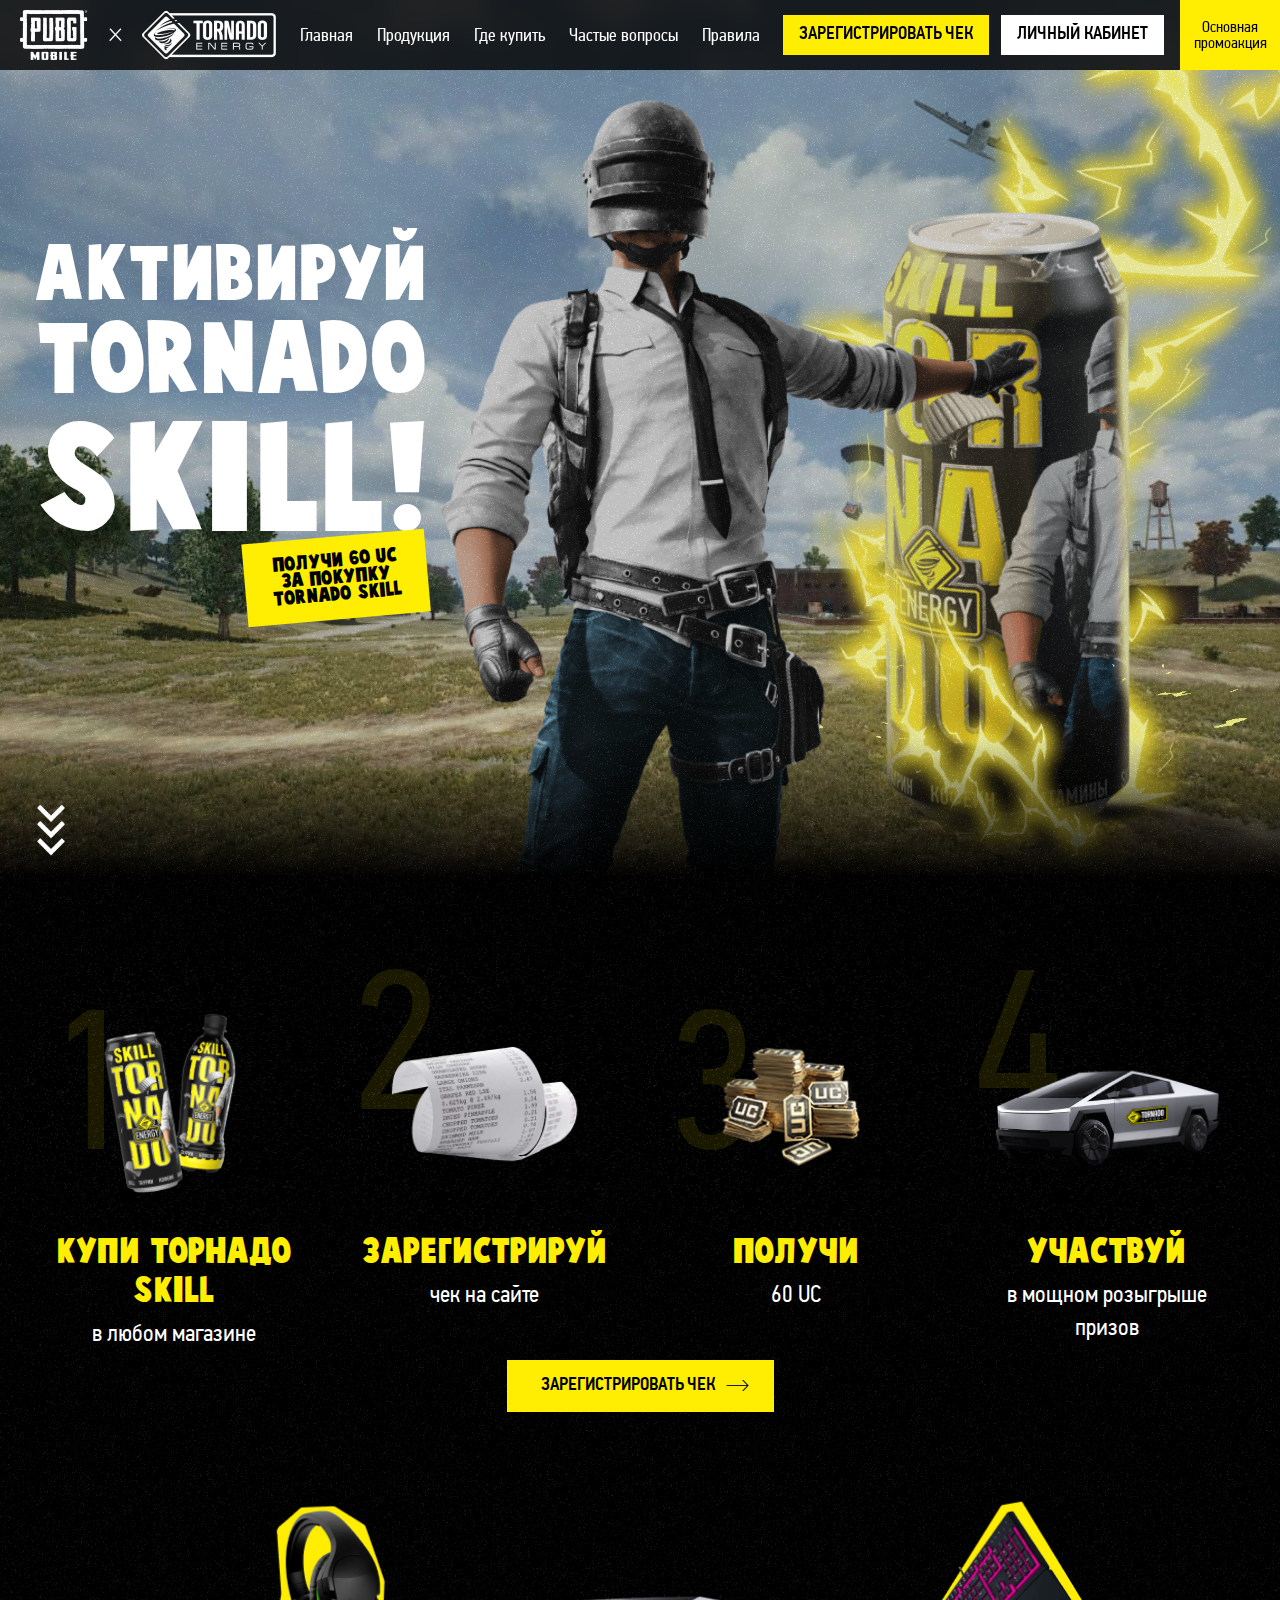
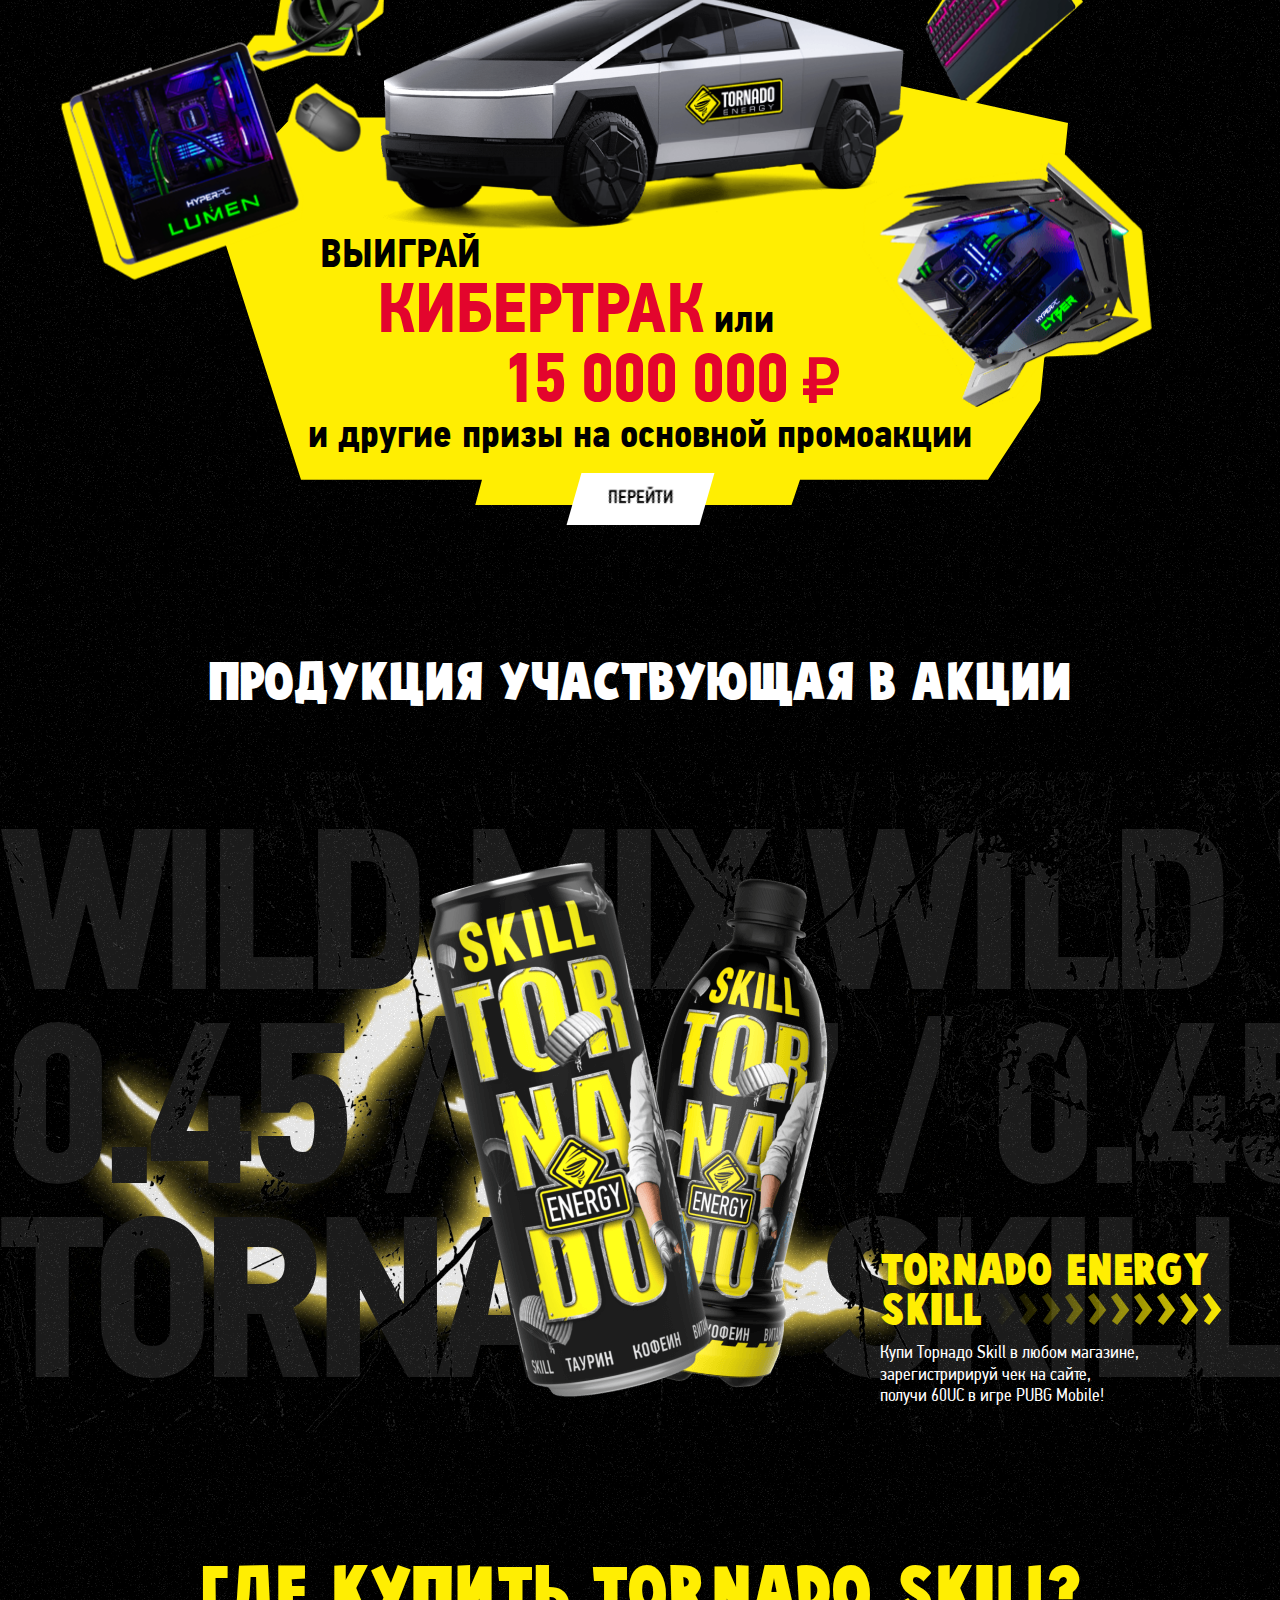
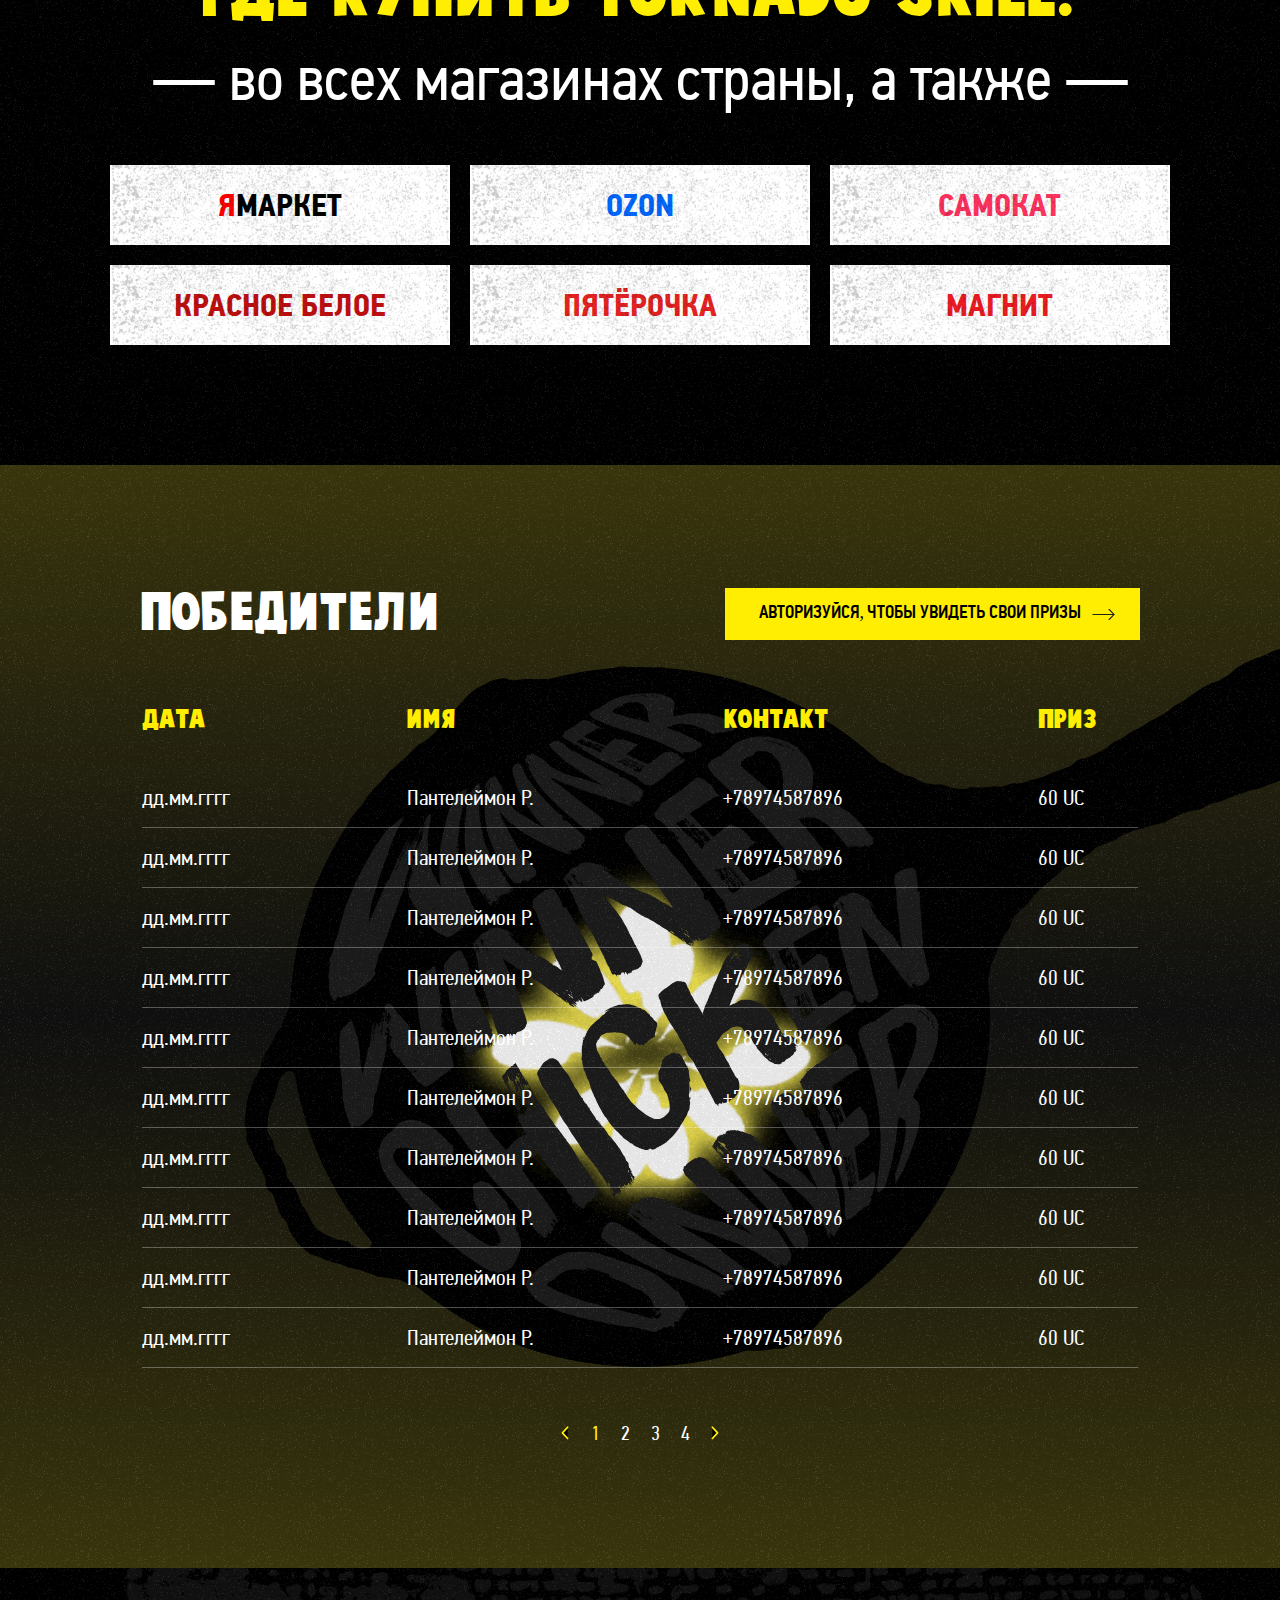
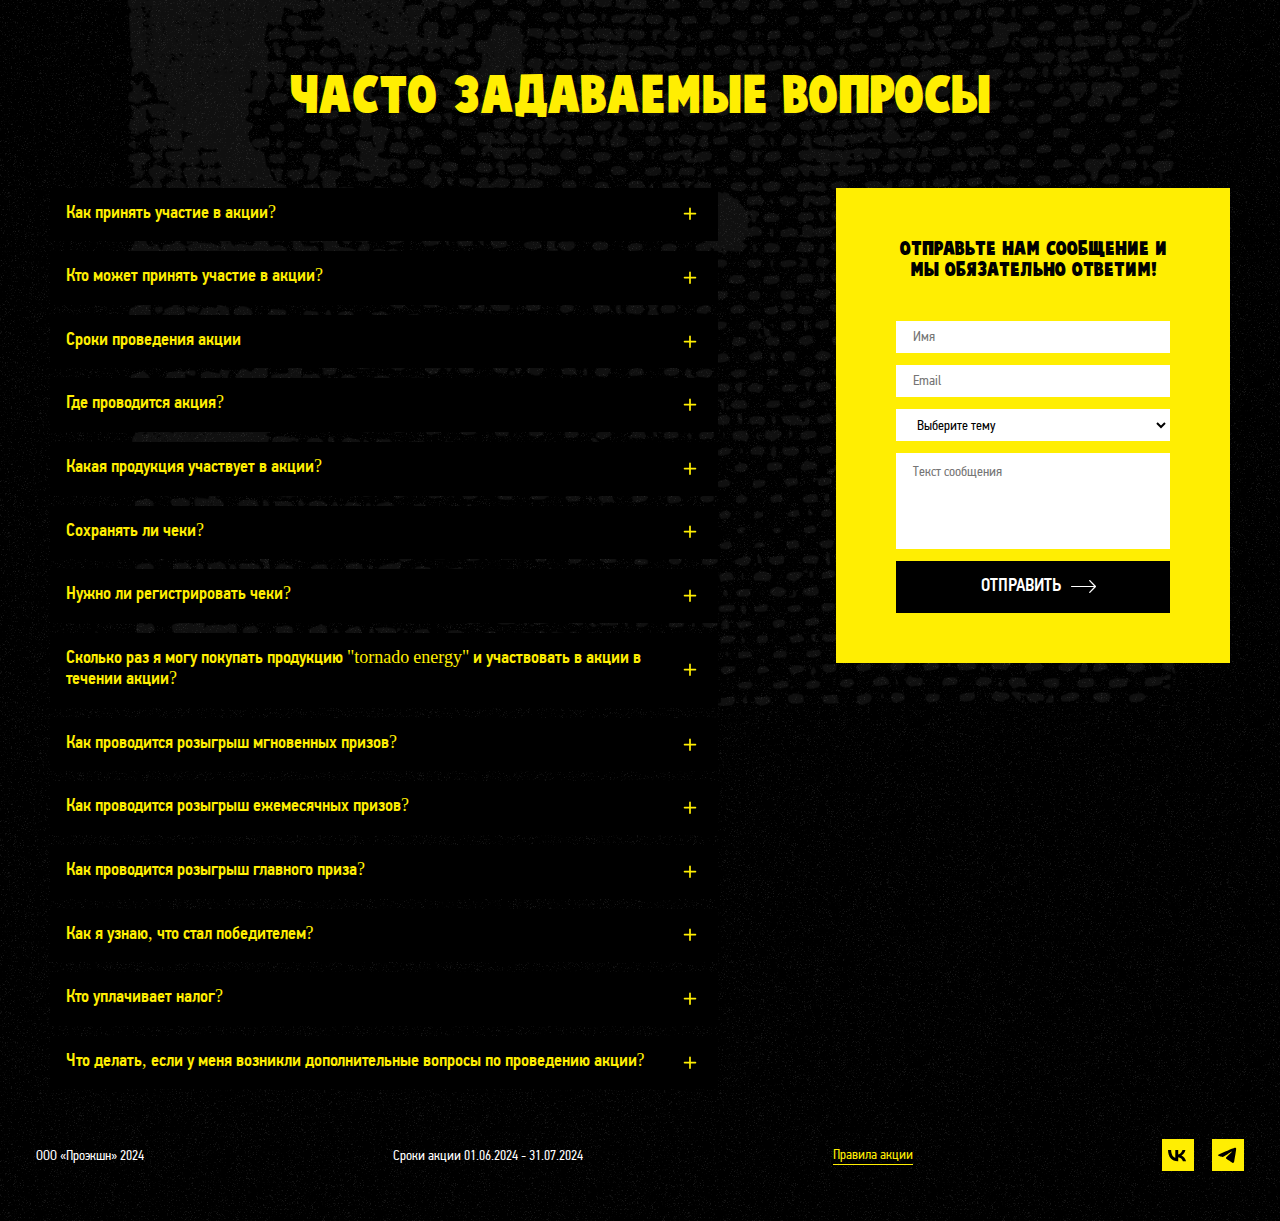
==== commit b9e8466a: "delete arrow from button in header and fix styles" ====
--- a/index.html
+++ b/index.html
@@ -60,7 +60,7 @@
           <a href="#" class="button button--yellow" data-scrollto="section--steps">
             <span>Зарегистрировать чек</span>
           </a>
-          <a href="#" class="button arrow"><span>Войти</span></a>
+          <a href="#" class="button"><span>Личный кабинет</span></a>
           <a href="#" class="header-btn" data-scrollto="section--promo">Основная промоакция</a>
         </div>
       </div>
--- a/assets/css/styles.min.css
+++ b/assets/css/styles.min.css
@@ -1 +1 @@
-@font-face{font-family:"Cartoon";src:url("../fonts/cartoon.ttf") format("truetype"),url("../fonts/cartoon.woff") format("woff"),url("../fonts/cartoon.woff2") format("woff2");font-weight:normal;font-style:normal;font-display:swap}@font-face{font-family:"PF-Din";src:url("../fonts/PFDinTextCondProRegular.ttf") format("truetype"),url("../fonts/PFDinTextCondProRegular.woff") format("woff"),url("../fonts/PFDinTextCondProRegular.woff2") format("woff2");font-weight:400;font-style:normal;font-display:swap}@font-face{font-family:"PF-Din";src:url("../fonts/PFDinTextCondProBold.ttf") format("truetype"),url("../fonts/PFDinTextCondProBold.woff") format("woff"),url("../fonts/PFDinTextCondProBold.woff2") format("woff2");font-weight:700;font-style:normal;font-display:swap}@font-face{font-family:"PF-Din";src:url("../fonts/PFDinTextCondPro-Medium.woff2") format("woff2"),url("../fonts/PFDinTextCondPro-Medium.woff") format("woff"),url("../fonts/PFDinTextCondPro-Medium.ttf") format("truetype");font-weight:500;font-style:normal;font-display:swap}@-webkit-keyframes moveUpDown{0%{transform:translateY(30px) translateX(0px)}50%{transform:translateY(-30px) translateX(-20px)}100%{transform:translateY(30px) translateX(0px)}}@keyframes moveUpDown{0%{transform:translateY(30px) translateX(0px)}50%{transform:translateY(-30px) translateX(-20px)}100%{transform:translateY(30px) translateX(0px)}}@-webkit-keyframes moveLeft{0%{transform:translate(0%, 0%)}49.9999%{transform:translate(-100%, 0%)}50%{transform:translate(100%, 0%)}100%{transform:translate(0%, 0%)}}@keyframes moveLeft{0%{transform:translate(0%, 0%)}49.9999%{transform:translate(-100%, 0%)}50%{transform:translate(100%, 0%)}100%{transform:translate(0%, 0%)}}@-webkit-keyframes moveLeftCopy{0%{transform:translate(0%, 0%)}50%{transform:translate(-100%, 0%)}99.9999%{transform:translate(-200%, 0%)}100%{transform:translate(0%, 0%)}}@keyframes moveLeftCopy{0%{transform:translate(0%, 0%)}50%{transform:translate(-100%, 0%)}99.9999%{transform:translate(-200%, 0%)}100%{transform:translate(0%, 0%)}}@-webkit-keyframes moveRight{0%{transform:translate(0%, 0%)}49.9999%{transform:translate(100%, 0%)}50%{transform:translate(-100%, 0%)}100%{transform:translate(0%, 0%)}}@keyframes moveRight{0%{transform:translate(0%, 0%)}49.9999%{transform:translate(100%, 0%)}50%{transform:translate(-100%, 0%)}100%{transform:translate(0%, 0%)}}@-webkit-keyframes moveRightCopy{0%{transform:translate(-200%, 0%)}50%{transform:translate(-100%, 0%)}99.9999%{transform:translate(0%, 0%)}100%{transform:translate(0%, 0%)}}@keyframes moveRightCopy{0%{transform:translate(-200%, 0%)}50%{transform:translate(-100%, 0%)}99.9999%{transform:translate(0%, 0%)}100%{transform:translate(0%, 0%)}}:root{--color: #ffee02;--black: #000000;--white: #ffffff;--accent: #e3052d;--backdrop: rgba(0, 0, 0, 0.3)}*{box-sizing:border-box;margin:0;padding:0}html,body{display:block;width:100%;height:100%;-webkit-font-smoothing:antialiased;-moz-osx-font-smoothing:grayscale}header,footer{width:100%}img,picture{display:block;-o-object-fit:cover;object-fit:cover;max-width:100%}button{display:flex;flex-wrap:wrap;justify-content:center;align-items:center;align-content:center;outline:none;background:none;border:none;padding:0;cursor:pointer}a{display:inline-block;text-decoration:none;cursor:pointer;color:inherit}.cube:before{content:"";display:block;width:100%;padding-top:100%}input{outline:none}ul,menu,ol{list-style:none}h1,h2,h3,h4,h5,h6{display:block;font-family:"Cartoon";font-weight:normal}.titleWrapper{display:flex;flex-wrap:wrap;width:100%;gap:20px}.titleWrapper.ta--c{justify-content:center}.titleWrapper.ta--space{justify-content:space-between;align-items:center}.title{display:block;position:relative;line-height:1.2}.title.title--h1{font-size:83.74px;line-height:1.07}.title.title--h1 .tornado{font-size:111.65px}.title.title--h1 .skills{font-size:167.48px}@media screen and (max-width: 1380px){.title.title--h1{font-size:70px}.title.title--h1 .tornado{font-size:90.5px}.title.title--h1 .skills{font-size:138px}}@media screen and (max-width: 767px){.title.title--h1{font-size:45.36px}.title.title--h1 .tornado{font-size:60.48px}.title.title--h1 .skills{font-size:90.72px}}.title.title--h2{font-size:48px}@media screen and (max-width: 1279px){.title.title--h2{font-size:36px}}@media screen and (max-width: 767px){.title.title--h2{font-size:28px}}.title.title--h3{font-size:32.41px}@media screen and (max-width: 767px){.title.title--h3{line-height:30.27px}}.title.title--h4{font-size:40px;line-height:1}@media screen and (max-width: 767px){.title.title--h4{font-size:23px}}.title.title--h5,.title.title--h6{font-size:18px;line-height:1.2}.title.title--shops{font-size:64px;line-height:1}@media screen and (max-width: 1279px){.title.title--shops{font-size:46px}}@media screen and (max-width: 767px){.title.title--shops{font-size:32px}}.subtitle{width:100%}.upper{text-transform:uppercase}.ta--c{text-align:center}.rub{font-family:"San Francisco","Arial","PF-Din",sans-serif;font-weight:700}.body{position:relative;background:var(--black);color:var(--white);overflow-x:hidden;overflow-y:auto;font-family:"PF-Din";font-weight:normal}.main{display:block;position:relative;z-index:1}.header{display:block;position:fixed;width:100%;height:70px;background:rgba(0,0,0,.8);-webkit-backdrop-filter:blur(10px);backdrop-filter:blur(10px);top:0px;left:0px;z-index:10}.header .section-container{justify-content:space-between;align-content:center;align-items:center;gap:28px;padding-left:36px;max-width:1440px;height:100%}@media screen and (max-width: 1380px){.header .section-container{gap:20px;padding-left:20px}}@media screen and (max-width: 1279px){.header .section-container{padding-left:34px}}@media screen and (max-width: 767px){.header .section-container{padding-left:20px}}.header .button{height:40px}@media screen and (max-width: 1380px){.header .button{padding:0px 20px}}@media screen and (max-width: 767px){.header .button{height:32px;font-size:14px;padding:0px 16px}.header .button.arrow{padding-right:16px}.header .button.arrow span{margin-bottom:-5%}}@media screen and (max-width: 1279px){.header .buttonWrapper .button:first-child{display:none}}@media screen and (max-width: 767px){.header{height:50px}}.logo{display:inline-flex;flex-wrap:nowrap;align-items:center;align-content:center;gap:20px}@media screen and (max-width: 1279px){.logo{gap:10px}.logo img{height:32px}}@media screen and (max-width: 767px){.logo svg{width:12px;height:12px}}.menu{display:inline-flex;flex-wrap:wrap;align-items:center;align-content:center;gap:24px}.menu a{font-size:18px;line-height:1.7;transition:.3s;color:var(--white)}.menu a:hover{color:var(--color)}@media screen and (max-width: 1279px){.menu{gap:16px}.menu a{font-size:14px}}.mobil-navigation{display:none}.mobil-navigation a{text-decoration:none}@media screen and (max-width: 767px){.navigation{display:none}.mobil-navigation{display:block;width:100%;height:40px;position:fixed;left:0px;bottom:0px;z-index:20;padding:0px 20px;background:var(--black)}.mobil-navigation .menu{display:inline-flex;width:100%;height:100%;flex-wrap:nowrap;justify-content:space-between;align-content:center}.mobil-navigation .menu li{display:block;height:100%;text-align:center}.mobil-navigation .menu li a{display:flex;height:100%;justify-content:center;align-items:center;align-content:center;position:relative;font-size:12px;line-height:12px;color:var(--white)}.mobil-navigation .menu li a:before{content:"";display:block;position:absolute;width:6px;height:6px;background:var(--white);top:-3px;transform:rotate(45deg);opacity:0;transition:.3s}.mobil-navigation .menu li a:hover{color:var(--color)}.mobil-navigation .menu li a:hover:before{content:"";background:var(--color);opacity:1}}.header-btn{display:inline-flex;flex-wrap:wrap;justify-content:center;align-items:center;align-content:center;color:var(--black);width:156px;padding:20px;height:70px;background:var(--color);margin-left:4px;text-align:center;font-size:20px;line-height:1}.header-btn:hover{color:var(--black)}@media screen and (max-width: 1380px){.header-btn{width:100px;font-size:16px}}@media screen and (max-width: 1279px){.header-btn{display:none}}.buttonWrapper{display:inline-flex;flex-wrap:wrap;align-items:center;align-content:center;gap:12px}.buttonWrapper.ta--c{justify-content:center}.button{display:inline-flex;position:relative;overflow:hidden;flex-wrap:wrap;justify-content:center;align-items:center;align-content:center;gap:10px;color:var(--black);background:var(--white);font-family:"PF-Din";font-size:18px;font-weight:500;padding:5px 34px;line-height:1;text-transform:uppercase;transition:.3s;height:52px;z-index:1}.button span{display:flex;position:relative;z-index:2}.button:before{content:"";display:block;position:absolute;left:0px;bottom:0px;background:var(--color);border-radius:1000px;width:140%;padding-top:100%;transform-origin:center;transform:translate(-50%, 50%) scale(0);transition:.6s;z-index:0}.button:hover{color:var(--black)}.button:hover:before{transform:translate(-20%, 50%) scale(1)}.button.button--yellow{background:var(--color)}.button.button--yellow:before{background:var(--white)}.button.button--yellow:hover{color:var(--black)}.button.button--black{background:var(--black);color:var(--white)}.button.button--black:before{content:none}.button.button--black.arrow:after{background:url(../img/svg/arrow_white.svg) no-repeat center center}.button.arrow{padding-right:24px}@media screen and (max-width: 767px){.button.arrow span{margin-bottom:-1%}}.button.arrow:after{content:"";background:url(../img/svg/arrow.svg) no-repeat center center;background-size:25px 13px;position:relative;transition:.3s;width:25px;height:100%;transform:translate(0px, 0px)}@media screen and (max-width: 767px){.button.arrow:after{width:18px;background-size:18px 12px}}.button.arrow:hover:after{transform:translate(6px, 0px)}.button.slope{transform:skewX(-16deg)}.button.slope span{transform:skewX(16deg);will-change:transform}.button.slope:before{content:"";display:block;position:absolute;left:0px;bottom:4px;background:var(--color);border-radius:0px;width:100%;height:calc(100% - 8px);padding-top:0;transform-origin:center;transform:translate(-100%, 0%) scale(1);will-change:transform;transition:.6s;z-index:1}.button.slope:hover:before{transform:translate(0%, 0%) scale(1)}.footer{display:block;width:100%;position:relative;bottom:0px;left:0px;padding:50px 0px;z-index:5}.footer p,.footer ul,.footer ol{margin:0;padding:0}.footer .section-container{display:flex;flex-wrap:wrap;gap:20px;justify-content:space-between;align-items:center;align-content:center;font-size:14px;padding:0px 36px;max-width:1440px}@media screen and (max-width: 767px){.footer .section-container{align-items:flex-start}}@media screen and (max-width: 767px){.footer{position:relative;padding:50px 20px 80px 20px;align-items:flex-end}.footer p:first-child{order:1}.footer p:nth-child(2){order:3}.footer .footerNavigation{order:2}.footer .socials{order:4}}.footerNavigation{display:inline-flex;flex-wrap:wrap;font-size:14px;gap:18px}.footerNavigation a{color:var(--color);border-bottom:1px solid var(--color)}.footerNavigation a:hover{color:var(--color)}@media screen and (max-width: 767px){.footerNavigation{width:55%;text-align:right;justify-content:flex-end;align-items:center;gap:6px;font-size:12px}}.section{display:block;position:relative;overflow-x:hidden;overflow-y:auto}.section-container{display:flex;width:100%;flex-wrap:wrap;position:relative;margin:0 auto;height:auto;z-index:1}.section-container a{text-decoration:none}.section-container h1,.section-container h2,.section-container h3,.section-container h4,.section-container h5,.section-container h6{margin:0;padding:0}@media screen and (max-width: 767px){.section-container{padding:0px 20px;max-width:480px}}@media screen and (min-width: 768px)and (max-width: 1279px){.section-container{padding:0px 36px;max-width:768px}}@media screen and (min-width: 1280px){.section-container{max-width:1180px}}.section-background{display:flex;flex-wrap:wrap;justify-content:center;align-items:center;align-content:center;position:absolute;z-index:0;left:0;top:0px;width:100%;height:100%;overflow:hidden}.section-background img,.section-background picture{position:absolute;max-height:100%;z-index:1}.section-background picture img{width:100%;height:100%}.section-background:before{z-index:2}.section-background:before,.noise:before{content:"";display:block;position:absolute;left:0px;top:0px;right:0px;bottom:0px;background:url("../img/noise.gif");background-size:340px auto;opacity:.1}.noise:before{z-index:0}.runText{width:100%;display:flex;flex-wrap:nowrap;position:relative;font-size:230px;font-weight:700;line-height:.8;letter-spacing:-0.06em;text-transform:uppercase;color:#1f1f1f}@media screen and (max-width: 767px){.runText{font-size:150px}}.runText__inner{display:inline-flex;flex-wrap:nowrap}[data-runtext=left].active .runText__inner:first-child{-webkit-animation:50s linear infinite moveLeft;animation:50s linear infinite moveLeft}[data-runtext=left].active .runText__inner:last-child{-webkit-animation:50s linear infinite moveLeftCopy;animation:50s linear infinite moveLeftCopy}[data-runtext=right].active .runText__inner:first-child{-webkit-animation:50s linear infinite moveRight;animation:50s linear infinite moveRight}[data-runtext=right].active .runText__inner:last-child{-webkit-animation:50s linear infinite moveRightCopy;animation:50s linear infinite moveRightCopy}.shops{display:flex;flex-wrap:wrap;margin:0 auto;width:100%;max-width:1060px;margin-top:55px;padding:0;gap:20px}.shops li{width:calc((100% - 40px)/3)}@media screen and (max-width: 767px){.shops{margin-top:40px}.shops li{width:calc((100% - 20px)/2)}}.schop-link{display:inline-flex;flex-wrap:wrap;justify-content:center;align-items:center;align-content:center;width:100%;height:80px;color:var(--black);background:var(--white);background-size:cover;font-size:32px;font-weight:700;line-height:1.2;text-transform:uppercase;position:relative}@media screen and (max-width: 1279px){.schop-link{font-size:26px}}@media screen and (max-width: 767px){.schop-link{padding:10px 20px;text-align:center;font-size:24px;line-height:1}}.schop-link:before{content:"";display:block;width:100%;height:100%;background:url("../img/schopBg.png") no-repeat left center;background-size:cover;position:absolute;opacity:.2}.schop-link.yamarket{color:var(--black)}.schop-link.yamarket>span{color:red}.schop-link.ozone{color:#0069ff}.schop-link.samokat{color:#ff335f}.schop-link.red_white{color:#be1010}.schop-link.peterochka{color:#e52322}.schop-link.magnit{color:#ed1c24}.winnersTable{width:100%;margin-top:48px;text-align:left;font-size:22px}@media screen and (max-width: 1279px){.winnersTable{font-size:14px}}@media screen and (max-width: 767px){.winnersTable{margin-top:30px}}.winnersTable thead tr{display:flex;justify-content:space-between;padding-bottom:20px}.winnersTable thead tr th{font-size:24px;font-family:"Cartoon";color:var(--color);font-weight:400}@media screen and (max-width: 1279px){.winnersTable thead tr{padding-bottom:0px}}@media screen and (max-width: 767px){.winnersTable thead tr{padding:0}.winnersTable thead tr th{font-size:18px;font-family:"PF-Din";font-weight:700;text-transform:capitalize}}.winnersTable tbody tr{display:flex;justify-content:space-between;border-bottom:1px solid rgba(255,255,255,.3);color:var(--white);transition:.3s}.winnersTable tbody tr:hover{border-bottom:1px solid var(--color);color:var(--color)}@media screen and (max-width: 767px){.winnersTable tbody tr{font-size:12px}}.winnersTable td,.winnersTable th{padding:15px 0px;min-width:100px}.winnersTable td:nth-child(2),.winnersTable th:nth-child(2){min-width:150px}.winnersTable td:nth-child(3),.winnersTable th:nth-child(3){min-width:150px}@media screen and (max-width: 767px){.winnersTable td:nth-child(1),.winnersTable td:nth-child(2),.winnersTable td:nth-child(3),.winnersTable td:nth-child(4),.winnersTable th:nth-child(1),.winnersTable th:nth-child(2),.winnersTable th:nth-child(3),.winnersTable th:nth-child(4){min-width:24%;width:24%}.winnersTable td:nth-child(4),.winnersTable th:nth-child(4){text-align:right}}.pagination{display:flex;justify-content:center;align-items:center;align-content:center;margin:0 auto;margin-top:48px}@media screen and (max-width: 767px){.pagination{margin-top:24px}}.pagination svg{stroke:currentColor}.pagination-btn{display:flex;justify-content:center;align-items:center;align-content:center;font-size:20px;width:30px;height:30px;color:var(--white)}.pagination-btn:hover,.pagination-btn.active,.pagination-btn.left,.pagination-btn.right{color:var(--color)}.accordeon{width:100%;position:relative;background:var(--black)}.accordeon p,.accordeon ul,.accordeon ol{margin:0;padding:0}.accordeon.active .accordeon__btn svg{fill:var(--white);transform:rotate(45deg)}.accordeon__head{padding-right:56px;position:relative;cursor:pointer;-webkit-user-select:none;-moz-user-select:none;-ms-user-select:none;user-select:none}.accordeon__head p{padding:16px;font-size:18px;font-weight:500;line-height:1.2;color:var(--color);pointer-events:none}.accordeon__btn{position:absolute;right:0px;top:0px;display:flex;width:56px;height:100%;pointer-events:none}.accordeon__btn svg{width:14px;height:14px;position:absolute;transition:.3s;transform:rotate(0deg);fill:var(--color);pointer-events:none}.accordeon__body{position:relative;overflow:hidden;height:0px;transition:.3s}.accordeon__answer{display:flex;flex-wrap:wrap;gap:14px;font-size:16px;font-weight:400;line-height:1.4;padding:16px 32px 16px 16px}.list{display:flex;flex-wrap:wrap;gap:10px}.list li{position:relative;padding-left:20px;width:100%}.list li:before{content:"";position:absolute;width:5px;height:5px;border-radius:5px;background:var(--white);left:4px;top:8px}.link{text-decoration:underline !important;transition:.3s;color:var(--white)}.link:hover{color:var(--color)}.contactForm{width:100%;max-width:394px;background:var(--color);color:var(--black);padding:50px 60px;text-align:center}.contactForm .form{margin-top:40px}@media screen and (max-width: 1279px){.contactForm{max-width:100%}.contactForm .form{max-width:375px;margin:40px auto 0px auto}.contactForm .title{max-width:375px;margin:0 auto}}@media screen and (max-width: 767px){.contactForm{padding:50px 20px}.contactForm .form{max-width:260px}}.form{display:flex;flex-wrap:wrap;gap:12px;width:100%}.form .button{width:100%}.label{display:block;width:100%}.input{display:block;width:100%;height:32px;background:var(--white);color:var(--black);border:1px solid var(--white);transition:.3s;position:relative;font-family:"PF-Din";padding:0px 16px;outline:none;transition:.3s;font-size:14px;font-weight:400;line-height:1;text-align:left;border-radius:0px}.input.input--textarea{padding:10px 16px;height:96px;resize:none}.input.red{border:1px solid red}.error{display:block;text-align:left;color:red;height:0px;position:relative;overflow:hidden;transition:.3s}.error span{display:block;font-size:12px;line-height:1.2;padding-top:4px}.socials{display:flex;flex-wrap:nowrap;gap:18px}@media screen and (max-width: 767px){.socials{width:100%;justify-content:center}}.socials a{display:flex;justify-content:center;align-items:center;align-content:center;width:32px;height:32px;background:var(--color)}.socials a svg{width:60%;height:60%}.section--hero{height:100vh;min-height:678px}@media screen and (max-width: 1279px){.section--hero{min-height:1024px}}@media screen and (max-width: 767px){.section--hero{min-height:667px}}.section--hero .section-container{align-content:center;align-items:center;padding:0px 36px;max-width:1440px;height:100%}@media screen and (max-width: 1279px){.section--hero .section-container{justify-content:center;align-content:space-between;padding:120px 36px 40px 36px}}@media screen and (max-width: 767px){.section--hero .section-container{padding:80px 20px 40px 20px}}.section--hero .titleWrapper{max-width:480px}@media screen and (max-width: 1380px){.section--hero .titleWrapper{max-width:400px}}@media screen and (max-width: 1279px){.section--hero .titleWrapper{height:100%;align-content:space-between}}@media screen and (max-width: 767px){.section--hero .titleWrapper{text-align:center}}.section--hero .section-background picture.bg{width:100%;height:100%}.section--hero .section-background picture.man{width:100%;bottom:0px;height:calc(100% - 100px);transform:translate(7%, 0%)}.section--hero .section-background picture.man img{-o-object-fit:contain;object-fit:contain}@media screen and (max-width: 1279px){.section--hero .section-background picture.man{height:58%;transform:translate(-20%, 0%);left:0px}}@media screen and (max-width: 767px){.section--hero .section-background picture.man{height:61%;transform:translate(0%, 0%);left:0px}.section--hero .section-background picture.man img{width:auto}}.section--hero .section-background .tornado{display:flex;flex-wrap:wrap;justify-content:center;position:absolute;z-index:1;bottom:0px;width:100%;height:calc(100% - 70px);left:0%;transform:translate(24%, 0%)}.section--hero .section-background .tornado picture{width:100%;height:100%}.section--hero .section-background .tornado .can{height:100%;width:100%;-o-object-fit:contain;object-fit:contain;transform:translate(0%, 0%)}.section--hero .section-background .tornado .animation{height:84%;transform:translate(1.6%, 0%);bottom:4%}@media screen and (max-width: 1279px){.section--hero .section-background .tornado{height:80%;transform:translate(0%, -5%)}.section--hero .section-background .tornado .can{width:auto;right:0px}.section--hero .section-background .tornado .animation{width:auto;right:0%;transform:translate(26%, 0%)}}@media screen and (max-width: 767px){.section--hero .section-background .tornado{height:64%;transform:translate(0%, -20%)}.section--hero .section-background .tornado .animation{width:auto;right:0%;transform:translate(26%, 0%)}}.section--hero .section-background:after{content:"";position:absolute;z-index:1;width:100%;height:180px;bottom:0px;background:linear-gradient(180deg, rgba(0, 0, 0, 0) 10%, #000000 87.81%)}@media screen and (max-width: 767px){.section--hero .section-background:before{background:url("../img/noise.gif") repeat left top;background-size:180px auto;opacity:.18}}.hero-subtitle{text-align:center;background-color:var(--color);color:var(--black);font-family:Cartoon;width:226px;padding:16.32814px 26px;font-size:24px;line-height:1.07;transform:translate(114%, -50%) rotate(-5deg)}@media screen and (max-width: 1380px){.hero-subtitle{width:183px;font-size:18px;line-height:16.81px;padding:16.32814px 26px}}@media screen and (max-width: 767px){.hero-subtitle{transform:translate(85%, -90%) rotate(-5deg)}}.scrolldown{display:flex;flex-wrap:nowrap;position:absolute;left:36px;bottom:40px;width:60px;overflow:hidden}.scrolldown:before{content:"";display:block;width:100%;padding-top:305.129%}.scrolldown img{position:absolute;width:200%;max-width:200%;height:160%;max-height:160%;left:-50%;top:-34%;pointer-events:none}@media screen and (max-width: 1380px){.scrolldown{width:30px}}@media screen and (max-width: 767px){.scrolldown{width:20px;left:28px;bottom:100px}}.section--steps{padding:80px 0px}@media screen and (max-width: 767px){.section--steps{padding:40px 0px}}.section--steps .buttonWrapper{justify-content:center;width:100%;margin-top:10px}@media screen and (max-width: 1279px){.section--steps .buttonWrapper{margin-top:50px}}.section--steps .title{color:var(--color)}.section--steps .subtitle{font-size:24px;max-width:200px;z-index:2}.section--steps ul,.section--steps ol{margin:0;padding:0}.steps{display:flex;flex-wrap:wrap;width:100%;position:relative;justify-content:flex-start;align-items:flex-start;gap:40px 64px}@media screen and (max-width: 767px){.steps{justify-content:center}}.steps li{counter-increment:item;position:relative;display:flex;flex-wrap:wrap;gap:6px;width:calc((100% - 192px)/4);justify-content:center;text-align:center}@media screen and (max-width: 1279px){.steps li{width:calc((100% - 64px)/2)}}@media screen and (max-width: 767px){.steps li{width:240px;gap:10px}}.steps li .effect{position:absolute;width:125%;max-width:125%;padding-top:110%;z-index:0;top:-5%;border-radius:300px;overflow:hidden}.steps li .effect img,.steps li .effect video{position:absolute;left:0px;top:0px;width:100%;height:100%;-o-object-fit:cover;object-fit:cover;z-index:1}.steps li .effect:before{content:"";display:block;position:absolute;width:120%;height:110%;left:-10%;top:-5%;background:url("../img/noise.gif") left top;z-index:2;opacity:.1}.steps li:before{content:counter(item);position:absolute;text-align:center;left:0;top:0;transform:translate(-5%, 0%);font-size:200px;line-height:200px;color:var(--color);opacity:.1;z-index:1}@media screen and (max-width: 1279px){.steps li:before{transform:translate(-5%, 0%)}}@media screen and (max-width: 767px){.steps li:before{transform:translate(-20%, 18%)}}.steps li:nth-child(2n):before{transform:translate(-10%, -20%)}@media screen and (max-width: 767px){.steps li:nth-child(2n):before{transform:translate(-20%, 18%)}}.steps li>*{width:100%}.step-image{display:flex;flex-wrap:wrap;justify-content:center;align-items:center;align-content:center;width:100%;position:relative;z-index:2}@media screen and (max-width: 1279px){.step-image{margin-bottom:-20px}}.step-image img{position:absolute;width:100%;height:100%}.step-image:before{content:"";display:block;width:100%;padding-top:100%}.section--promo{height:auto;padding:80px 0px 50px 0px}@media screen and (max-width: 767px){.section--promo{padding:40px 0px 25px 0px}}.section--promo p{margin:0}.truck{position:absolute;width:100%;display:flex;flex-wrap:wrap;justify-content:flex-start;align-items:center;align-content:center}.truck img{position:absolute;width:100%;height:auto}.truck:after{content:"";display:block;width:100%;padding-top:100%}.truck:before{content:"";display:block;position:absolute;z-index:1;transform:translate(10.34%, 5.55%);width:48.6%;height:100%;background:url(../img/truck.gif) no-repeat left center;background-size:100% auto}.truckWrapper{display:flex;justify-content:center;align-items:center;align-content:center;width:67.758%;position:relative;margin:0px auto;overflow:hidden}.truckWrapper:after{content:"";display:block;width:100%;padding-top:45%}.truckWrapper .truck{transform:translate(0%, -5%)}.promo{display:flex;position:relative;flex-wrap:wrap;justify-content:center;align-items:center;align-content:center;color:var(--black);margin:0 auto;width:100%;max-width:856px;min-height:384px;text-align:center}.promo .buttonWrapper{width:100%;justify-content:center;margin-top:20px}@media screen and (max-width: 1279px){.promo .buttonWrapper{margin-top:10px}.promo .buttonWrapper .button{font-size:16px;height:34px;padding:0px 20px;text-transform:capitalize}}@media screen and (max-width: 1279px){.promo{margin-top:100px}}@media screen and (max-width: 767px){.promo{max-width:360px;margin-top:20px}}.promoBg{display:block;position:absolute;width:100%;height:424px;z-index:0;bottom:20px}@media screen and (max-width: 1279px){.promoBg{height:284px;bottom:16px}}@media screen and (max-width: 767px){.promoBg{height:300px;width:108%}}.promo-title{font-family:"PF-Din";width:100%;font-weight:700;font-size:40px;line-height:1;position:relative;overflow:hidden}@media screen and (max-width: 1279px){.promo-title{font-size:28px}}@media screen and (max-width: 767px){.promo-title{font-size:16px}}.promo-title p{position:relative}.promo-title p:nth-child(1){transform:translate(-28%, 0%)}.promo-title p:nth-child(2){transform:translate(-7.5%, 0%)}.promo-title p:nth-child(3){transform:translate(3.5%, 0%)}@media screen and (max-width: 1279px){.promo-title p:nth-child(1){transform:translate(-22%, 0%)}.promo-title p:nth-child(2){transform:translate(-7.5%, 0%)}.promo-title p:nth-child(3){transform:translate(3.5%, 0%)}}@media screen and (max-width: 767px){.promo-title p:nth-child(1){transform:translate(-28%, 0%)}}.promo-title .accent{color:var(--accent);font-size:70px}.promo-title .accent.accent--spacing{letter-spacing:-2px}.promo-title .accent .rub{font-size:60px}@media screen and (max-width: 1279px){.promo-title .accent{font-size:45px}.promo-title .accent .rub{font-size:41px}}@media screen and (max-width: 767px){.promo-title .accent{font-size:30px}.promo-title .accent .rub{font-size:26px}}.promo-image{position:absolute}.promo-image.left{left:0px}.promo-image.left.top{width:16.765%;top:0px;transform:translate(20%, -40%)}.promo-image.left.middle{width:8.82111%;transform:translate(100%, -185%)}.promo-image.left.bottom{width:29.09%;transform:translate(-62%, -36%)}@media screen and (max-width: 1279px){.promo-image.left.top{transform:translate(280%, -100%)}.promo-image.left.middle{transform:translate(72%, -94%)}.promo-image.left.bottom{transform:translate(20%, -120%)}}@media screen and (max-width: 767px){.promo-image.left.top{transform:translate(280%, -20%)}.promo-image.left.middle{transform:translate(30%, -156%)}.promo-image.left.bottom{transform:translate(14%, -134%)}}.promo-image.right{right:0px}.promo-image.right.top{width:18.576%;top:0px;transform:translate(10%, -34%)}.promo-image.right.bottom{width:40.246%;transform:translate(35%, 4%)}@media screen and (max-width: 1279px){.promo-image.right.top{transform:translate(-36%, -50%)}.promo-image.right.bottom{width:30%;transform:translate(0%, 6%)}}@media screen and (max-width: 767px){.promo-image.right.top{transform:translate(-34%, 40%)}.promo-image.right.bottom{transform:translate(15%, -10%)}}.section--products{padding:80px 0px}.section--products .section-background .animation{max-height:100%;height:800px;z-index:1;transform:translate(-170px, 10px)}@media screen and (max-width: 1279px){.section--products .section-background .animation{height:600px;transform:translate(-48%, 120px)}}@media screen and (max-width: 767px){.section--products .section-background .animation{height:500px;transform:translate(0%, 0%)}}.section--products .section-background .products-bg-text{z-index:3}.section--products .section-background .crack{width:100%;height:100%;z-index:3}.section--products .section-background:before{z-index:4}@media screen and (max-width: 1279px){.section--products{padding:0px 0px 40px 0px}.section--products .section-container{justify-content:flex-end}}@media screen and (max-width: 767px){.section--products>.titleWrapper{padding:0px 20px}}.products{display:flex;justify-content:center;align-items:center;align-content:center;position:relative;z-index:2;margin-top:60px;background:var(--black)}.products .titleWrapper{position:absolute;right:0px;bottom:4%;max-width:350px;gap:10px}@media screen and (max-width: 1279px){.products .titleWrapper{position:relative;bottom:0%}}@media screen and (max-width: 767px){.products .titleWrapper{max-width:210px;margin-top:40px}}.products h3.title{color:var(--color)}.products .subtitle{font-size:18px;line-height:1.2;max-width:260px;margin:0}@media screen and (max-width: 767px){.products .subtitle{font-size:12px;max-width:170px}}.products-images{width:100%;max-width:690px;margin:0 auto;position:relative}.products-images img{position:relative;width:100%;z-index:2;transform:translateY(30px);-webkit-animation:moveUpDown 3s infinite;animation:moveUpDown 3s infinite}.products-images img:last-child{position:absolute;left:0px;top:0px;z-index:1;-webkit-animation:moveUpDown 3s infinite 1.5s;animation:moveUpDown 3s infinite 1.5s}.cool-gradient{background:linear-gradient(to right, rgba(0, 0, 0, 0), var(--color));background-clip:text;-webkit-background-clip:text;-webkit-text-fill-color:rgba(0,0,0,0)}.products-bg-text{display:flex;flex-wrap:wrap;justify-content:center;align-items:center;align-content:center;position:relative;gap:10px;width:100%}.section--shops{padding:50px 0px 120px 0px}.section--shops p{margin:0}@media screen and (max-width: 767px){.section--shops{padding:50px 0px 80px 0px}}.section--shops .title{color:var(--color)}@media screen and (max-width: 767px){.section--shops .title{max-width:330px;line-height:38.4px}}.section--shops .subtitle{font-size:64px;line-height:1}@media screen and (max-width: 1279px){.section--shops .subtitle{font-size:40px}}@media screen and (max-width: 767px){.section--shops .subtitle{font-size:32px;max-width:330px}.section--shops .subtitle span{display:none}}.section--winners{padding:120px 0px;background:#3f3b0e;background:linear-gradient(180deg, rgb(63, 59, 14) 0%, rgb(17, 17, 17) 50%, rgb(63, 59, 14) 100%)}@media screen and (max-width: 767px){.section--winners{padding:70px 0px}.section--winners .titleWrapper{justify-content:center}.section--winners .titleWrapper .button{width:100%;font-size:14px;padding:0px 10px;padding-right:10px}}.section--winners .section-container{max-width:1000px}.section--winners .section-background img.animation{width:700px;max-width:700px;height:700px;max-height:700px;border-radius:50%}.section--winners .section-background img.svg{width:auto;max-width:100%;height:100%;max-height:1000px;-o-object-fit:cover;object-fit:cover}@media screen and (max-width: 1279px){.section--winners .section-background img.animation{width:500px;max-width:500px;height:500px;max-height:500px}.section--winners .section-background img.svg{width:auto;max-width:100%;height:100%;max-height:800px}}@media screen and (max-width: 767px){.section--winners .section-background img.animation{width:350px;max-width:350px;height:350px;max-height:350px}.section--winners .section-background img.svg{width:auto;max-width:100%;height:100%;max-height:500px}}.section--faq{padding:100px 0px 0px 0px;background:url("../img/faq/faqBg.png") no-repeat center -100px;background-size:94% auto}.section--faq .titleWrapper .title{color:var(--color)}@media screen and (max-width: 767px){.section--faq .titleWrapper{padding:0px 20px}}@media screen and (max-width: 1279px){.section--faq{background:url("../img/faq/faqBg.png") repeat center center;background-size:120% auto;padding:100px 0px 0px 0px}}@media screen and (max-width: 767px){.section--faq{background:var(--black);padding:80px 0px 0px 0px}.section--faq .section-container{padding:0}}.faq-wrapper{width:100%;margin-top:62px;display:flex;flex-wrap:wrap;justify-content:space-between;align-items:flex-start}@media screen and (max-width: 1279px){.faq-wrapper{justify-content:center;margin-top:40px;gap:40px}}.faq{display:flex;width:100%;max-width:668px;flex-wrap:wrap;gap:10px}@media screen and (max-width: 1279px){.faq{max-width:100%}}+@font-face{font-family:"Cartoon";src:url("../fonts/cartoon.ttf") format("truetype"),url("../fonts/cartoon.woff") format("woff"),url("../fonts/cartoon.woff2") format("woff2");font-weight:normal;font-style:normal;font-display:swap}@font-face{font-family:"PF-Din";src:url("../fonts/PFDinTextCondProRegular.ttf") format("truetype"),url("../fonts/PFDinTextCondProRegular.woff") format("woff"),url("../fonts/PFDinTextCondProRegular.woff2") format("woff2");font-weight:400;font-style:normal;font-display:swap}@font-face{font-family:"PF-Din";src:url("../fonts/PFDinTextCondProBold.ttf") format("truetype"),url("../fonts/PFDinTextCondProBold.woff") format("woff"),url("../fonts/PFDinTextCondProBold.woff2") format("woff2");font-weight:700;font-style:normal;font-display:swap}@font-face{font-family:"PF-Din";src:url("../fonts/PFDinTextCondPro-Medium.woff2") format("woff2"),url("../fonts/PFDinTextCondPro-Medium.woff") format("woff"),url("../fonts/PFDinTextCondPro-Medium.ttf") format("truetype");font-weight:500;font-style:normal;font-display:swap}@-webkit-keyframes moveUpDown{0%{transform:translateY(30px) translateX(0px)}50%{transform:translateY(-30px) translateX(-20px)}100%{transform:translateY(30px) translateX(0px)}}@keyframes moveUpDown{0%{transform:translateY(30px) translateX(0px)}50%{transform:translateY(-30px) translateX(-20px)}100%{transform:translateY(30px) translateX(0px)}}@-webkit-keyframes moveLeft{0%{transform:translate(0%, 0%)}49.9999%{transform:translate(-100%, 0%)}50%{transform:translate(100%, 0%)}100%{transform:translate(0%, 0%)}}@keyframes moveLeft{0%{transform:translate(0%, 0%)}49.9999%{transform:translate(-100%, 0%)}50%{transform:translate(100%, 0%)}100%{transform:translate(0%, 0%)}}@-webkit-keyframes moveLeftCopy{0%{transform:translate(0%, 0%)}50%{transform:translate(-100%, 0%)}99.9999%{transform:translate(-200%, 0%)}100%{transform:translate(0%, 0%)}}@keyframes moveLeftCopy{0%{transform:translate(0%, 0%)}50%{transform:translate(-100%, 0%)}99.9999%{transform:translate(-200%, 0%)}100%{transform:translate(0%, 0%)}}@-webkit-keyframes moveRight{0%{transform:translate(0%, 0%)}49.9999%{transform:translate(100%, 0%)}50%{transform:translate(-100%, 0%)}100%{transform:translate(0%, 0%)}}@keyframes moveRight{0%{transform:translate(0%, 0%)}49.9999%{transform:translate(100%, 0%)}50%{transform:translate(-100%, 0%)}100%{transform:translate(0%, 0%)}}@-webkit-keyframes moveRightCopy{0%{transform:translate(-200%, 0%)}50%{transform:translate(-100%, 0%)}99.9999%{transform:translate(0%, 0%)}100%{transform:translate(0%, 0%)}}@keyframes moveRightCopy{0%{transform:translate(-200%, 0%)}50%{transform:translate(-100%, 0%)}99.9999%{transform:translate(0%, 0%)}100%{transform:translate(0%, 0%)}}:root{--color: #ffee02;--black: #000000;--white: #ffffff;--accent: #e3052d;--backdrop: rgba(0, 0, 0, 0.3)}*{box-sizing:border-box;margin:0;padding:0}html,body{display:block;width:100%;height:100%;-webkit-font-smoothing:antialiased;-moz-osx-font-smoothing:grayscale}header,footer{width:100%}img,picture{display:block;-o-object-fit:cover;object-fit:cover;max-width:100%}button{display:flex;flex-wrap:wrap;justify-content:center;align-items:center;align-content:center;outline:none;background:none;border:none;padding:0;cursor:pointer}a{display:inline-block;text-decoration:none;cursor:pointer;color:inherit}.cube:before{content:"";display:block;width:100%;padding-top:100%}input{outline:none}ul,menu,ol{list-style:none}h1,h2,h3,h4,h5,h6{display:block;font-family:"Cartoon";font-weight:normal}.titleWrapper{display:flex;flex-wrap:wrap;width:100%;gap:20px}.titleWrapper.ta--c{justify-content:center}.titleWrapper.ta--space{justify-content:space-between;align-items:center}.title{display:block;position:relative;line-height:1.2}.title.title--h1{font-size:83.74px;line-height:1.07}.title.title--h1 .tornado{font-size:111.65px}.title.title--h1 .skills{font-size:167.48px}@media screen and (max-width: 1380px){.title.title--h1{font-size:70px}.title.title--h1 .tornado{font-size:90.5px}.title.title--h1 .skills{font-size:138px}}@media screen and (max-width: 767px){.title.title--h1{font-size:45.36px}.title.title--h1 .tornado{font-size:60.48px}.title.title--h1 .skills{font-size:90.72px}}.title.title--h2{font-size:48px}@media screen and (max-width: 1279px){.title.title--h2{font-size:36px}}@media screen and (max-width: 767px){.title.title--h2{font-size:28px}}.title.title--h3{font-size:32.41px}@media screen and (max-width: 767px){.title.title--h3{line-height:30.27px}}.title.title--h4{font-size:40px;line-height:1}@media screen and (max-width: 767px){.title.title--h4{font-size:23px}}.title.title--h5,.title.title--h6{font-size:18px;line-height:1.2}.title.title--shops{font-size:64px;line-height:1}@media screen and (max-width: 1279px){.title.title--shops{font-size:46px}}@media screen and (max-width: 767px){.title.title--shops{font-size:32px}}.subtitle{width:100%}.upper{text-transform:uppercase}.ta--c{text-align:center}.rub{font-family:"San Francisco","Arial","PF-Din",sans-serif;font-weight:700}.body{position:relative;background:var(--black);color:var(--white);overflow-x:hidden;overflow-y:auto;font-family:"PF-Din";font-weight:normal}.main{display:block;position:relative;z-index:1}.header{display:block;position:fixed;width:100%;height:70px;background:rgba(0,0,0,.8);-webkit-backdrop-filter:blur(10px);backdrop-filter:blur(10px);top:0px;left:0px;z-index:10}.header .section-container{justify-content:space-between;align-content:center;align-items:center;gap:28px;padding-left:36px;max-width:1440px;height:100%}@media screen and (max-width: 1380px){.header .section-container{gap:20px;padding-left:20px}}@media screen and (max-width: 1279px){.header .section-container{padding-left:34px;gap:10px}}@media screen and (max-width: 767px){.header .section-container{padding-left:20px;gap:20px}}.header .button{height:40px}@media screen and (max-width: 1380px){.header .button{padding:0px 16px}}@media screen and (max-width: 767px){.header .button{height:32px;font-size:14px;padding:0px 16px}.header .button.arrow{padding-right:16px}.header .button.arrow span{margin-bottom:-5%}}@media screen and (max-width: 1279px){.header .buttonWrapper .button:first-child{display:none}}@media screen and (max-width: 767px){.header{height:50px}}.logo{display:inline-flex;flex-wrap:nowrap;align-items:center;align-content:center;gap:20px}@media screen and (max-width: 1279px){.logo{gap:10px}.logo img{height:32px}}@media screen and (max-width: 767px){.logo svg{width:12px;height:12px}}.menu{display:inline-flex;flex-wrap:wrap;align-items:center;align-content:center;gap:24px}.menu a{font-size:18px;line-height:1.7;transition:.3s;color:var(--white)}.menu a:hover{color:var(--color)}@media screen and (max-width: 1279px){.menu{gap:16px}.menu a{font-size:14px}}.mobil-navigation{display:none}.mobil-navigation a{text-decoration:none}@media screen and (max-width: 767px){.navigation{display:none}.mobil-navigation{display:block;width:100%;height:40px;position:fixed;left:0px;bottom:0px;z-index:20;padding:0px 20px;background:var(--black)}.mobil-navigation .menu{display:inline-flex;width:100%;height:100%;flex-wrap:nowrap;justify-content:space-between;align-content:center}.mobil-navigation .menu li{display:block;height:100%;text-align:center}.mobil-navigation .menu li a{display:flex;height:100%;justify-content:center;align-items:center;align-content:center;position:relative;font-size:12px;line-height:12px;color:var(--white)}.mobil-navigation .menu li a:before{content:"";display:block;position:absolute;width:6px;height:6px;background:var(--white);top:-3px;transform:rotate(45deg);opacity:0;transition:.3s}.mobil-navigation .menu li a:hover{color:var(--color)}.mobil-navigation .menu li a:hover:before{content:"";background:var(--color);opacity:1}}.header-btn{display:inline-flex;flex-wrap:wrap;justify-content:center;align-items:center;align-content:center;color:var(--black);width:156px;padding:20px;height:70px;background:var(--color);margin-left:4px;text-align:center;font-size:20px;line-height:1}.header-btn:hover{color:var(--black)}@media screen and (max-width: 1380px){.header-btn{width:100px;font-size:16px}}@media screen and (max-width: 1279px){.header-btn{display:none}}.buttonWrapper{display:inline-flex;flex-wrap:wrap;align-items:center;align-content:center;gap:12px}.buttonWrapper.ta--c{justify-content:center}.button{display:inline-flex;position:relative;overflow:hidden;flex-wrap:wrap;justify-content:center;align-items:center;align-content:center;gap:10px;color:var(--black);background:var(--white);font-family:"PF-Din";font-size:18px;font-weight:500;padding:5px 34px;line-height:1;text-transform:uppercase;transition:.3s;height:52px;z-index:1}.button span{display:flex;position:relative;z-index:2}.button:before{content:"";display:block;position:absolute;left:0px;bottom:0px;background:var(--color);border-radius:1000px;width:140%;padding-top:100%;transform-origin:center;transform:translate(-50%, 50%) scale(0);transition:.6s;z-index:0}.button:hover{color:var(--black)}.button:hover:before{transform:translate(-20%, 50%) scale(1)}.button.button--yellow{background:var(--color)}.button.button--yellow:before{background:var(--white)}.button.button--yellow:hover{color:var(--black)}.button.button--black{background:var(--black);color:var(--white)}.button.button--black:before{content:none}.button.button--black.arrow:after{background:url(../img/svg/arrow_white.svg) no-repeat center center}.button.arrow{padding-right:24px}@media screen and (max-width: 767px){.button.arrow span{margin-bottom:-1%}}.button.arrow:after{content:"";background:url(../img/svg/arrow.svg) no-repeat center center;background-size:25px 13px;position:relative;transition:.3s;width:25px;height:100%;transform:translate(0px, 0px)}@media screen and (max-width: 767px){.button.arrow:after{width:18px;background-size:18px 12px}}.button.arrow:hover:after{transform:translate(6px, 0px)}.button.slope{transform:skewX(-16deg)}.button.slope span{transform:skewX(16deg);will-change:transform}.button.slope:before{content:"";display:block;position:absolute;left:0px;bottom:4px;background:var(--color);border-radius:0px;width:100%;height:calc(100% - 8px);padding-top:0;transform-origin:center;transform:translate(-100%, 0%) scale(1);will-change:transform;transition:.6s;z-index:1}.button.slope:hover:before{transform:translate(0%, 0%) scale(1)}.footer{display:block;width:100%;position:relative;bottom:0px;left:0px;padding:50px 0px;z-index:5}.footer p,.footer ul,.footer ol{margin:0;padding:0}.footer .section-container{display:flex;flex-wrap:wrap;gap:20px;justify-content:space-between;align-items:center;align-content:center;font-size:14px;padding:0px 36px;max-width:1440px}@media screen and (max-width: 767px){.footer .section-container{align-items:flex-start}}@media screen and (max-width: 767px){.footer{position:relative;padding:50px 20px 80px 20px;align-items:flex-end}.footer p:first-child{order:1}.footer p:nth-child(2){order:3}.footer .footerNavigation{order:2}.footer .socials{order:4}}.footerNavigation{display:inline-flex;flex-wrap:wrap;font-size:14px;gap:18px}.footerNavigation a{color:var(--color);border-bottom:1px solid var(--color)}.footerNavigation a:hover{color:var(--color)}@media screen and (max-width: 767px){.footerNavigation{width:55%;text-align:right;justify-content:flex-end;align-items:center;gap:6px;font-size:12px}}.section{display:block;position:relative;overflow-x:hidden;overflow-y:auto}.section-container{display:flex;width:100%;flex-wrap:wrap;position:relative;margin:0 auto;height:auto;z-index:1}.section-container a{text-decoration:none}.section-container h1,.section-container h2,.section-container h3,.section-container h4,.section-container h5,.section-container h6{margin:0;padding:0}@media screen and (max-width: 767px){.section-container{padding:0px 20px;max-width:480px}}@media screen and (min-width: 768px)and (max-width: 1279px){.section-container{padding:0px 36px;max-width:768px}}@media screen and (min-width: 1280px){.section-container{max-width:1180px}}.section-background{display:flex;flex-wrap:wrap;justify-content:center;align-items:center;align-content:center;position:absolute;z-index:0;left:0;top:0px;width:100%;height:100%;overflow:hidden}.section-background img,.section-background picture{position:absolute;max-height:100%;z-index:1}.section-background picture img{width:100%;height:100%}.section-background:before{z-index:2}.section-background:before,.noise:before{content:"";display:block;position:absolute;left:0px;top:0px;right:0px;bottom:0px;background:url("../img/noise.gif");background-size:340px auto;opacity:.1}.noise:before{z-index:0}.runText{width:100%;display:flex;flex-wrap:nowrap;position:relative;font-size:230px;font-weight:700;line-height:.8;letter-spacing:-0.06em;text-transform:uppercase;color:#1f1f1f}@media screen and (max-width: 767px){.runText{font-size:150px}}.runText__inner{display:inline-flex;flex-wrap:nowrap}[data-runtext=left].active .runText__inner:first-child{-webkit-animation:50s linear infinite moveLeft;animation:50s linear infinite moveLeft}[data-runtext=left].active .runText__inner:last-child{-webkit-animation:50s linear infinite moveLeftCopy;animation:50s linear infinite moveLeftCopy}[data-runtext=right].active .runText__inner:first-child{-webkit-animation:50s linear infinite moveRight;animation:50s linear infinite moveRight}[data-runtext=right].active .runText__inner:last-child{-webkit-animation:50s linear infinite moveRightCopy;animation:50s linear infinite moveRightCopy}.shops{display:flex;flex-wrap:wrap;margin:0 auto;width:100%;max-width:1060px;margin-top:55px;padding:0;gap:20px}.shops li{width:calc((100% - 40px)/3)}@media screen and (max-width: 767px){.shops{margin-top:40px}.shops li{width:calc((100% - 20px)/2)}}.schop-link{display:inline-flex;flex-wrap:wrap;justify-content:center;align-items:center;align-content:center;width:100%;height:80px;color:var(--black);background:var(--white);background-size:cover;font-size:32px;font-weight:700;line-height:1.2;text-transform:uppercase;position:relative}@media screen and (max-width: 1279px){.schop-link{font-size:26px}}@media screen and (max-width: 767px){.schop-link{padding:10px 20px;text-align:center;font-size:24px;line-height:1}}.schop-link:before{content:"";display:block;width:100%;height:100%;background:url("../img/schopBg.png") no-repeat left center;background-size:cover;position:absolute;opacity:.2}.schop-link.yamarket{color:var(--black)}.schop-link.yamarket>span{color:red}.schop-link.ozone{color:#0069ff}.schop-link.samokat{color:#ff335f}.schop-link.red_white{color:#be1010}.schop-link.peterochka{color:#e52322}.schop-link.magnit{color:#ed1c24}.winnersTable{width:100%;margin-top:48px;text-align:left;font-size:22px}@media screen and (max-width: 1279px){.winnersTable{font-size:14px}}@media screen and (max-width: 767px){.winnersTable{margin-top:30px}}.winnersTable thead tr{display:flex;justify-content:space-between;padding-bottom:20px}.winnersTable thead tr th{font-size:24px;font-family:"Cartoon";color:var(--color);font-weight:400}@media screen and (max-width: 1279px){.winnersTable thead tr{padding-bottom:0px}}@media screen and (max-width: 767px){.winnersTable thead tr{padding:0}.winnersTable thead tr th{font-size:18px;font-family:"PF-Din";font-weight:700;text-transform:capitalize}}.winnersTable tbody tr{display:flex;justify-content:space-between;border-bottom:1px solid rgba(255,255,255,.3);color:var(--white);transition:.3s}.winnersTable tbody tr:hover{border-bottom:1px solid var(--color);color:var(--color)}@media screen and (max-width: 767px){.winnersTable tbody tr{font-size:12px}}.winnersTable td,.winnersTable th{padding:15px 0px;min-width:100px}.winnersTable td:nth-child(2),.winnersTable th:nth-child(2){min-width:150px}.winnersTable td:nth-child(3),.winnersTable th:nth-child(3){min-width:150px}@media screen and (max-width: 767px){.winnersTable td:nth-child(1),.winnersTable td:nth-child(2),.winnersTable td:nth-child(3),.winnersTable td:nth-child(4),.winnersTable th:nth-child(1),.winnersTable th:nth-child(2),.winnersTable th:nth-child(3),.winnersTable th:nth-child(4){min-width:24%;width:24%}.winnersTable td:nth-child(4),.winnersTable th:nth-child(4){text-align:right}}.pagination{display:flex;justify-content:center;align-items:center;align-content:center;margin:0 auto;margin-top:48px}@media screen and (max-width: 767px){.pagination{margin-top:24px}}.pagination svg{stroke:currentColor}.pagination-btn{display:flex;justify-content:center;align-items:center;align-content:center;font-size:20px;width:30px;height:30px;color:var(--white)}.pagination-btn:hover,.pagination-btn.active,.pagination-btn.left,.pagination-btn.right{color:var(--color)}.accordeon{width:100%;position:relative;background:var(--black)}.accordeon p,.accordeon ul,.accordeon ol{margin:0;padding:0}.accordeon.active .accordeon__btn svg{fill:var(--white);transform:rotate(45deg)}.accordeon__head{padding-right:56px;position:relative;cursor:pointer;-webkit-user-select:none;-moz-user-select:none;-ms-user-select:none;user-select:none}.accordeon__head p{padding:16px;font-size:18px;font-weight:500;line-height:1.2;color:var(--color);pointer-events:none}.accordeon__btn{position:absolute;right:0px;top:0px;display:flex;width:56px;height:100%;pointer-events:none}.accordeon__btn svg{width:14px;height:14px;position:absolute;transition:.3s;transform:rotate(0deg);fill:var(--color);pointer-events:none}.accordeon__body{position:relative;overflow:hidden;height:0px;transition:.3s}.accordeon__answer{display:flex;flex-wrap:wrap;gap:14px;font-size:16px;font-weight:400;line-height:1.4;padding:16px 32px 16px 16px}.list{display:flex;flex-wrap:wrap;gap:10px}.list li{position:relative;padding-left:20px;width:100%}.list li:before{content:"";position:absolute;width:5px;height:5px;border-radius:5px;background:var(--white);left:4px;top:8px}.link{text-decoration:underline !important;transition:.3s;color:var(--white)}.link:hover{color:var(--color)}.contactForm{width:100%;max-width:394px;background:var(--color);color:var(--black);padding:50px 60px;text-align:center}.contactForm .form{margin-top:40px}@media screen and (max-width: 1279px){.contactForm{max-width:100%}.contactForm .form{max-width:375px;margin:40px auto 0px auto}.contactForm .title{max-width:375px;margin:0 auto}}@media screen and (max-width: 767px){.contactForm{padding:50px 20px}.contactForm .form{max-width:260px}}.form{display:flex;flex-wrap:wrap;gap:12px;width:100%}.form .button{width:100%}.label{display:block;width:100%}.input{display:block;width:100%;height:32px;background:var(--white);color:var(--black);border:1px solid var(--white);transition:.3s;position:relative;font-family:"PF-Din";padding:0px 16px;outline:none;transition:.3s;font-size:14px;font-weight:400;line-height:1;text-align:left;border-radius:0px}.input.input--textarea{padding:10px 16px;height:96px;resize:none}.input.red{border:1px solid red}.error{display:block;text-align:left;color:red;height:0px;position:relative;overflow:hidden;transition:.3s}.error span{display:block;font-size:12px;line-height:1.2;padding-top:4px}.socials{display:flex;flex-wrap:nowrap;gap:18px}@media screen and (max-width: 767px){.socials{width:100%;justify-content:center}}.socials a{display:flex;justify-content:center;align-items:center;align-content:center;width:32px;height:32px;background:var(--color)}.socials a svg{width:60%;height:60%}.section--hero{height:100vh;min-height:678px}@media screen and (max-width: 1279px){.section--hero{min-height:1024px}}@media screen and (max-width: 767px){.section--hero{min-height:667px}}.section--hero .section-container{align-content:center;align-items:center;padding:0px 36px;max-width:1440px;height:100%}@media screen and (max-width: 1279px){.section--hero .section-container{justify-content:center;align-content:space-between;padding:120px 36px 40px 36px}}@media screen and (max-width: 767px){.section--hero .section-container{padding:80px 20px 40px 20px}}.section--hero .titleWrapper{max-width:480px}@media screen and (max-width: 1380px){.section--hero .titleWrapper{max-width:400px}}@media screen and (max-width: 1279px){.section--hero .titleWrapper{height:100%;align-content:space-between}}@media screen and (max-width: 767px){.section--hero .titleWrapper{text-align:center}}.section--hero .section-background picture.bg{width:100%;height:100%}.section--hero .section-background picture.man{width:100%;bottom:0px;height:calc(100% - 100px);transform:translate(7%, 0%)}.section--hero .section-background picture.man img{-o-object-fit:contain;object-fit:contain}@media screen and (max-width: 1279px){.section--hero .section-background picture.man{height:58%;transform:translate(-20%, 0%);left:0px}}@media screen and (max-width: 767px){.section--hero .section-background picture.man{height:61%;transform:translate(0%, 0%);left:0px}.section--hero .section-background picture.man img{width:auto}}.section--hero .section-background .tornado{display:flex;flex-wrap:wrap;justify-content:center;position:absolute;z-index:1;bottom:0px;width:100%;height:calc(100% - 70px);left:0%;transform:translate(24%, 0%)}.section--hero .section-background .tornado picture{width:100%;height:100%}.section--hero .section-background .tornado .can{height:100%;width:100%;-o-object-fit:contain;object-fit:contain;transform:translate(0%, 0%)}.section--hero .section-background .tornado .animation{height:84%;transform:translate(1.6%, 0%);bottom:4%}@media screen and (max-width: 1279px){.section--hero .section-background .tornado{height:80%;transform:translate(0%, -5%)}.section--hero .section-background .tornado .can{width:auto;right:0px}.section--hero .section-background .tornado .animation{width:auto;right:0%;transform:translate(26%, 0%)}}@media screen and (max-width: 767px){.section--hero .section-background .tornado{height:64%;transform:translate(0%, -20%)}.section--hero .section-background .tornado .animation{width:auto;right:0%;transform:translate(26%, 0%)}}.section--hero .section-background:after{content:"";position:absolute;z-index:1;width:100%;height:180px;bottom:0px;background:linear-gradient(180deg, rgba(0, 0, 0, 0) 10%, #000000 87.81%)}@media screen and (max-width: 767px){.section--hero .section-background:before{background:url("../img/noise.gif") repeat left top;background-size:180px auto;opacity:.18}}.hero-subtitle{text-align:center;background-color:var(--color);color:var(--black);font-family:Cartoon;width:226px;padding:16.32814px 26px;font-size:24px;line-height:1.07;transform:translate(114%, -50%) rotate(-5deg)}@media screen and (max-width: 1380px){.hero-subtitle{width:183px;font-size:18px;line-height:16.81px;padding:16.32814px 26px}}@media screen and (max-width: 767px){.hero-subtitle{transform:translate(85%, -90%) rotate(-5deg)}}.scrolldown{display:flex;flex-wrap:nowrap;position:absolute;left:36px;bottom:40px;width:60px;overflow:hidden}.scrolldown:before{content:"";display:block;width:100%;padding-top:305.129%}.scrolldown img{position:absolute;width:200%;max-width:200%;height:160%;max-height:160%;left:-50%;top:-34%;pointer-events:none}@media screen and (max-width: 1380px){.scrolldown{width:30px}}@media screen and (max-width: 767px){.scrolldown{width:20px;left:28px;bottom:100px}}.section--steps{padding:80px 0px}@media screen and (max-width: 767px){.section--steps{padding:40px 0px}}.section--steps .buttonWrapper{justify-content:center;width:100%;margin-top:10px}@media screen and (max-width: 1279px){.section--steps .buttonWrapper{margin-top:50px}}.section--steps .title{color:var(--color)}.section--steps .subtitle{font-size:24px;max-width:200px;z-index:2}.section--steps ul,.section--steps ol{margin:0;padding:0}.steps{display:flex;flex-wrap:wrap;width:100%;position:relative;justify-content:flex-start;align-items:flex-start;gap:40px 64px}@media screen and (max-width: 767px){.steps{justify-content:center}}.steps li{counter-increment:item;position:relative;display:flex;flex-wrap:wrap;gap:6px;width:calc((100% - 192px)/4);justify-content:center;text-align:center}@media screen and (max-width: 1279px){.steps li{width:calc((100% - 64px)/2)}}@media screen and (max-width: 767px){.steps li{width:240px;gap:10px}}.steps li .effect{position:absolute;width:125%;max-width:125%;padding-top:110%;z-index:0;top:-5%;border-radius:300px;overflow:hidden}.steps li .effect img,.steps li .effect video{position:absolute;left:0px;top:0px;width:100%;height:100%;-o-object-fit:cover;object-fit:cover;z-index:1}.steps li .effect:before{content:"";display:block;position:absolute;width:120%;height:110%;left:-10%;top:-5%;background:url("../img/noise.gif") left top;z-index:2;opacity:.1}.steps li:before{content:counter(item);position:absolute;text-align:center;left:0;top:0;transform:translate(-5%, 0%);font-size:200px;line-height:200px;color:var(--color);opacity:.1;z-index:1}@media screen and (max-width: 1279px){.steps li:before{transform:translate(-5%, 0%)}}@media screen and (max-width: 767px){.steps li:before{transform:translate(-20%, 18%)}}.steps li:nth-child(2n):before{transform:translate(-10%, -20%)}@media screen and (max-width: 767px){.steps li:nth-child(2n):before{transform:translate(-20%, 18%)}}.steps li>*{width:100%}.step-image{display:flex;flex-wrap:wrap;justify-content:center;align-items:center;align-content:center;width:100%;position:relative;z-index:2}@media screen and (max-width: 1279px){.step-image{margin-bottom:-20px}}.step-image img{position:absolute;width:100%;height:100%}.step-image:before{content:"";display:block;width:100%;padding-top:100%}.section--promo{height:auto;padding:80px 0px 50px 0px}@media screen and (max-width: 767px){.section--promo{padding:40px 0px 25px 0px}}.section--promo p{margin:0}.truck{position:absolute;width:100%;display:flex;flex-wrap:wrap;justify-content:flex-start;align-items:center;align-content:center}.truck img{position:absolute;width:100%;height:auto}.truck:after{content:"";display:block;width:100%;padding-top:100%}.truck:before{content:"";display:block;position:absolute;z-index:1;transform:translate(10.34%, 5.55%);width:48.6%;height:100%;background:url(../img/truck.gif) no-repeat left center;background-size:100% auto}.truckWrapper{display:flex;justify-content:center;align-items:center;align-content:center;width:67.758%;position:relative;margin:0px auto;overflow:hidden}.truckWrapper:after{content:"";display:block;width:100%;padding-top:45%}.truckWrapper .truck{transform:translate(0%, -5%)}.promo{display:flex;position:relative;flex-wrap:wrap;justify-content:center;align-items:center;align-content:center;color:var(--black);margin:0 auto;width:100%;max-width:856px;min-height:384px;text-align:center}.promo .buttonWrapper{width:100%;justify-content:center;margin-top:20px}@media screen and (max-width: 1279px){.promo .buttonWrapper{margin-top:10px}.promo .buttonWrapper .button{font-size:16px;height:34px;padding:0px 20px;text-transform:capitalize}}@media screen and (max-width: 1279px){.promo{margin-top:100px}}@media screen and (max-width: 767px){.promo{max-width:360px;margin-top:20px}}.promoBg{display:block;position:absolute;width:100%;height:424px;z-index:0;bottom:20px}@media screen and (max-width: 1279px){.promoBg{height:284px;bottom:16px}}@media screen and (max-width: 767px){.promoBg{height:300px;width:108%}}.promo-title{font-family:"PF-Din";width:100%;font-weight:700;font-size:40px;line-height:1;position:relative;overflow:hidden}@media screen and (max-width: 1279px){.promo-title{font-size:28px}}@media screen and (max-width: 767px){.promo-title{font-size:16px}}.promo-title p{position:relative}.promo-title p:nth-child(1){transform:translate(-28%, 0%)}.promo-title p:nth-child(2){transform:translate(-7.5%, 0%)}.promo-title p:nth-child(3){transform:translate(3.5%, 0%)}@media screen and (max-width: 1279px){.promo-title p:nth-child(1){transform:translate(-22%, 0%)}.promo-title p:nth-child(2){transform:translate(-7.5%, 0%)}.promo-title p:nth-child(3){transform:translate(3.5%, 0%)}}@media screen and (max-width: 767px){.promo-title p:nth-child(1){transform:translate(-28%, 0%)}}.promo-title .accent{color:var(--accent);font-size:70px}.promo-title .accent.accent--spacing{letter-spacing:-2px}.promo-title .accent .rub{font-size:60px}@media screen and (max-width: 1279px){.promo-title .accent{font-size:45px}.promo-title .accent .rub{font-size:41px}}@media screen and (max-width: 767px){.promo-title .accent{font-size:30px}.promo-title .accent .rub{font-size:26px}}.promo-image{position:absolute}.promo-image.left{left:0px}.promo-image.left.top{width:16.765%;top:0px;transform:translate(20%, -40%)}.promo-image.left.middle{width:8.82111%;transform:translate(100%, -185%)}.promo-image.left.bottom{width:29.09%;transform:translate(-62%, -36%)}@media screen and (max-width: 1279px){.promo-image.left.top{transform:translate(280%, -100%)}.promo-image.left.middle{transform:translate(72%, -94%)}.promo-image.left.bottom{transform:translate(20%, -120%)}}@media screen and (max-width: 767px){.promo-image.left.top{transform:translate(280%, -20%)}.promo-image.left.middle{transform:translate(30%, -156%)}.promo-image.left.bottom{transform:translate(14%, -134%)}}.promo-image.right{right:0px}.promo-image.right.top{width:18.576%;top:0px;transform:translate(10%, -34%)}.promo-image.right.bottom{width:40.246%;transform:translate(35%, 4%)}@media screen and (max-width: 1279px){.promo-image.right.top{transform:translate(-36%, -50%)}.promo-image.right.bottom{width:30%;transform:translate(0%, 6%)}}@media screen and (max-width: 767px){.promo-image.right.top{transform:translate(-34%, 40%)}.promo-image.right.bottom{transform:translate(15%, -10%)}}.section--products{padding:80px 0px}.section--products .section-background .animation{max-height:100%;height:800px;z-index:1;transform:translate(-170px, 10px)}@media screen and (max-width: 1279px){.section--products .section-background .animation{height:600px;transform:translate(-48%, 120px)}}@media screen and (max-width: 767px){.section--products .section-background .animation{height:500px;transform:translate(0%, 0%)}}.section--products .section-background .products-bg-text{z-index:3}.section--products .section-background .crack{width:100%;height:100%;z-index:3}.section--products .section-background:before{z-index:4}@media screen and (max-width: 1279px){.section--products{padding:0px 0px 40px 0px}.section--products .section-container{justify-content:flex-end}}@media screen and (max-width: 767px){.section--products>.titleWrapper{padding:0px 20px}}.products{display:flex;justify-content:center;align-items:center;align-content:center;position:relative;z-index:2;margin-top:60px;background:var(--black)}.products .titleWrapper{position:absolute;right:0px;bottom:4%;max-width:350px;gap:10px}@media screen and (max-width: 1279px){.products .titleWrapper{position:relative;bottom:0%}}@media screen and (max-width: 767px){.products .titleWrapper{max-width:210px;margin-top:40px}}.products h3.title{color:var(--color)}.products .subtitle{font-size:18px;line-height:1.2;max-width:260px;margin:0}@media screen and (max-width: 767px){.products .subtitle{font-size:12px;max-width:170px}}.products-images{width:100%;max-width:690px;margin:0 auto;position:relative}.products-images img{position:relative;width:100%;z-index:2;transform:translateY(30px);-webkit-animation:moveUpDown 3s infinite;animation:moveUpDown 3s infinite}.products-images img:last-child{position:absolute;left:0px;top:0px;z-index:1;-webkit-animation:moveUpDown 3s infinite 1.5s;animation:moveUpDown 3s infinite 1.5s}.cool-gradient{background:linear-gradient(to right, rgba(0, 0, 0, 0), var(--color));background-clip:text;-webkit-background-clip:text;-webkit-text-fill-color:rgba(0,0,0,0)}.products-bg-text{display:flex;flex-wrap:wrap;justify-content:center;align-items:center;align-content:center;position:relative;gap:10px;width:100%}.section--shops{padding:50px 0px 120px 0px}.section--shops p{margin:0}@media screen and (max-width: 767px){.section--shops{padding:50px 0px 80px 0px}}.section--shops .title{color:var(--color)}@media screen and (max-width: 767px){.section--shops .title{max-width:330px;line-height:38.4px}}.section--shops .subtitle{font-size:64px;line-height:1}@media screen and (max-width: 1279px){.section--shops .subtitle{font-size:40px}}@media screen and (max-width: 767px){.section--shops .subtitle{font-size:32px;max-width:330px}.section--shops .subtitle span{display:none}}.section--winners{padding:120px 0px;background:#3f3b0e;background:linear-gradient(180deg, rgb(63, 59, 14) 0%, rgb(17, 17, 17) 50%, rgb(63, 59, 14) 100%)}@media screen and (max-width: 767px){.section--winners{padding:70px 0px}.section--winners .titleWrapper{justify-content:center}.section--winners .titleWrapper .button{width:100%;font-size:14px;padding:0px 10px;padding-right:10px}}.section--winners .section-container{max-width:1000px}.section--winners .section-background img.animation{width:700px;max-width:700px;height:700px;max-height:700px;border-radius:50%}.section--winners .section-background img.svg{width:auto;max-width:100%;height:100%;max-height:1000px;-o-object-fit:cover;object-fit:cover}@media screen and (max-width: 1279px){.section--winners .section-background img.animation{width:500px;max-width:500px;height:500px;max-height:500px}.section--winners .section-background img.svg{width:auto;max-width:100%;height:100%;max-height:800px}}@media screen and (max-width: 767px){.section--winners .section-background img.animation{width:350px;max-width:350px;height:350px;max-height:350px}.section--winners .section-background img.svg{width:auto;max-width:100%;height:100%;max-height:500px}}.section--faq{padding:100px 0px 0px 0px;background:url("../img/faq/faqBg.png") no-repeat center -100px;background-size:94% auto}.section--faq .titleWrapper .title{color:var(--color)}@media screen and (max-width: 767px){.section--faq .titleWrapper{padding:0px 20px}}@media screen and (max-width: 1279px){.section--faq{background:url("../img/faq/faqBg.png") repeat center center;background-size:120% auto;padding:100px 0px 0px 0px}}@media screen and (max-width: 767px){.section--faq{background:var(--black);padding:80px 0px 0px 0px}.section--faq .section-container{padding:0}}.faq-wrapper{width:100%;margin-top:62px;display:flex;flex-wrap:wrap;justify-content:space-between;align-items:flex-start}@media screen and (max-width: 1279px){.faq-wrapper{justify-content:center;margin-top:40px;gap:40px}}.faq{display:flex;width:100%;max-width:668px;flex-wrap:wrap;gap:10px}@media screen and (max-width: 1279px){.faq{max-width:100%}}